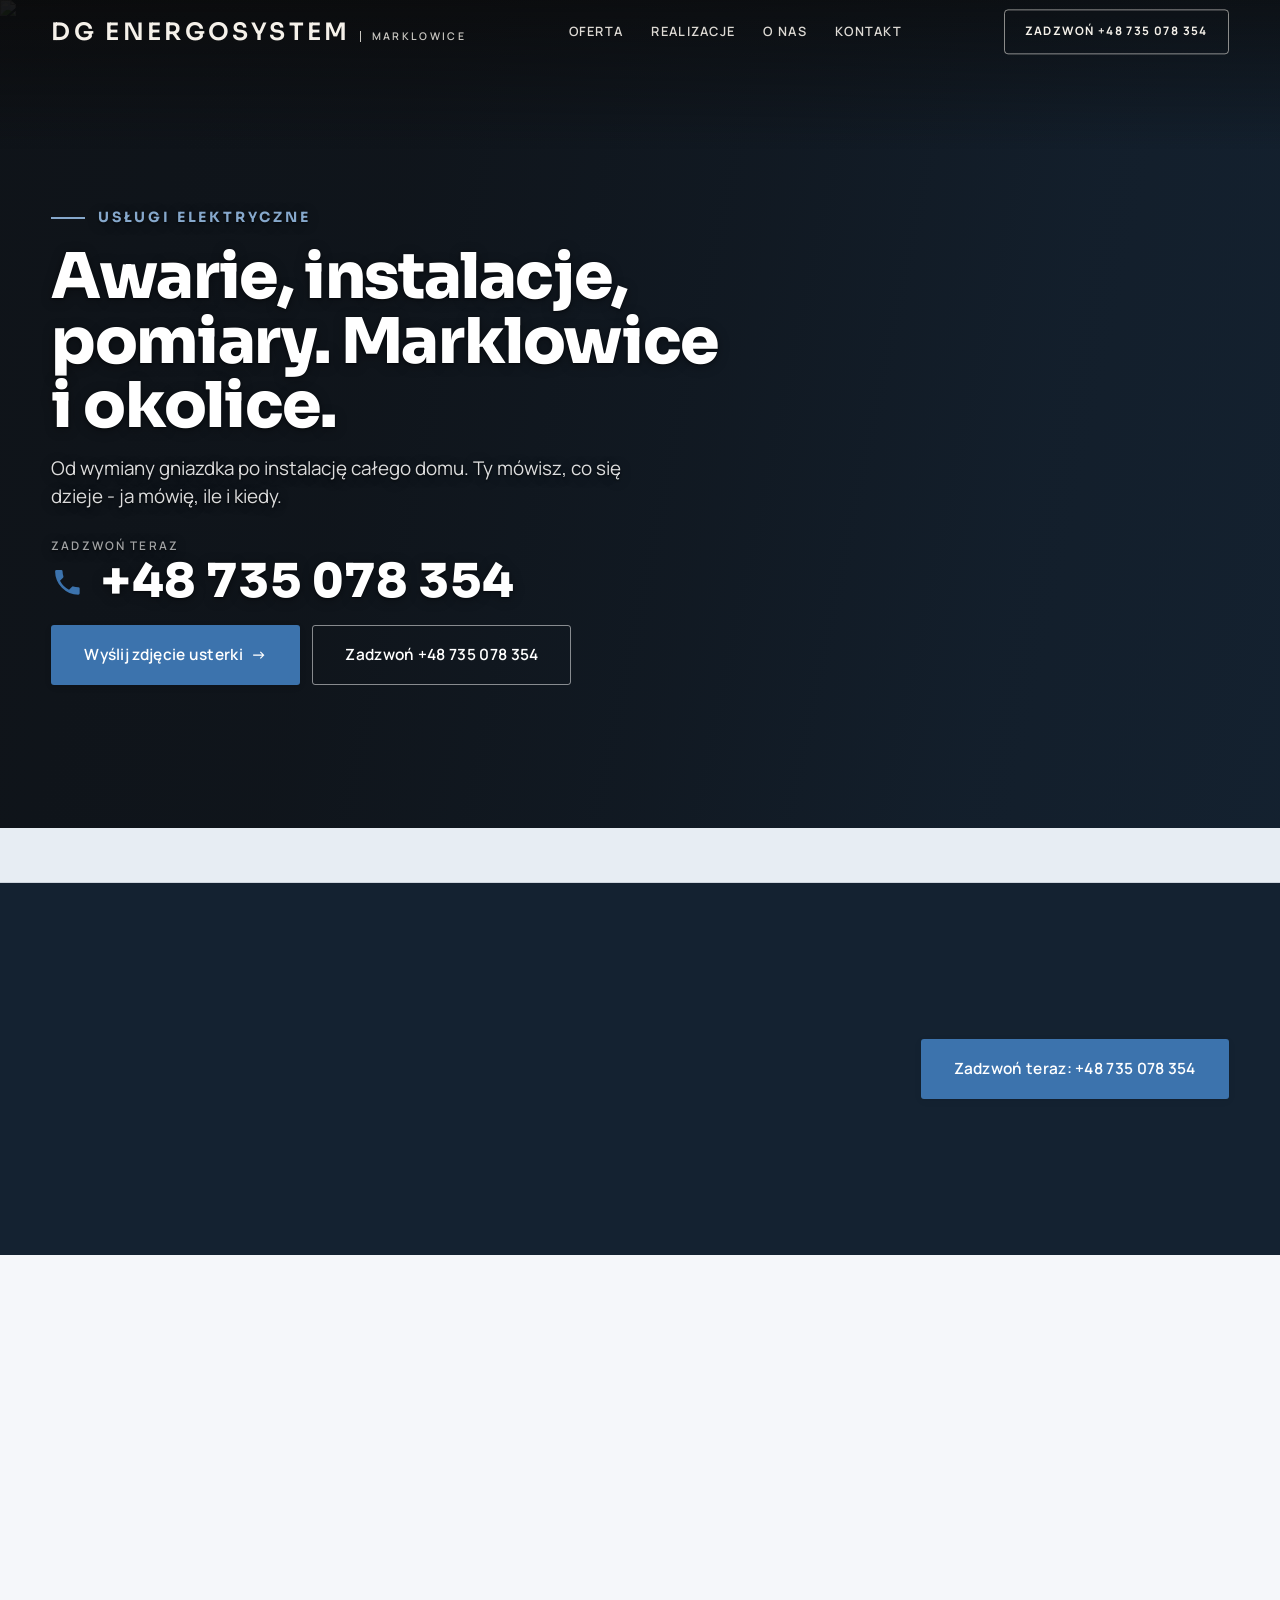
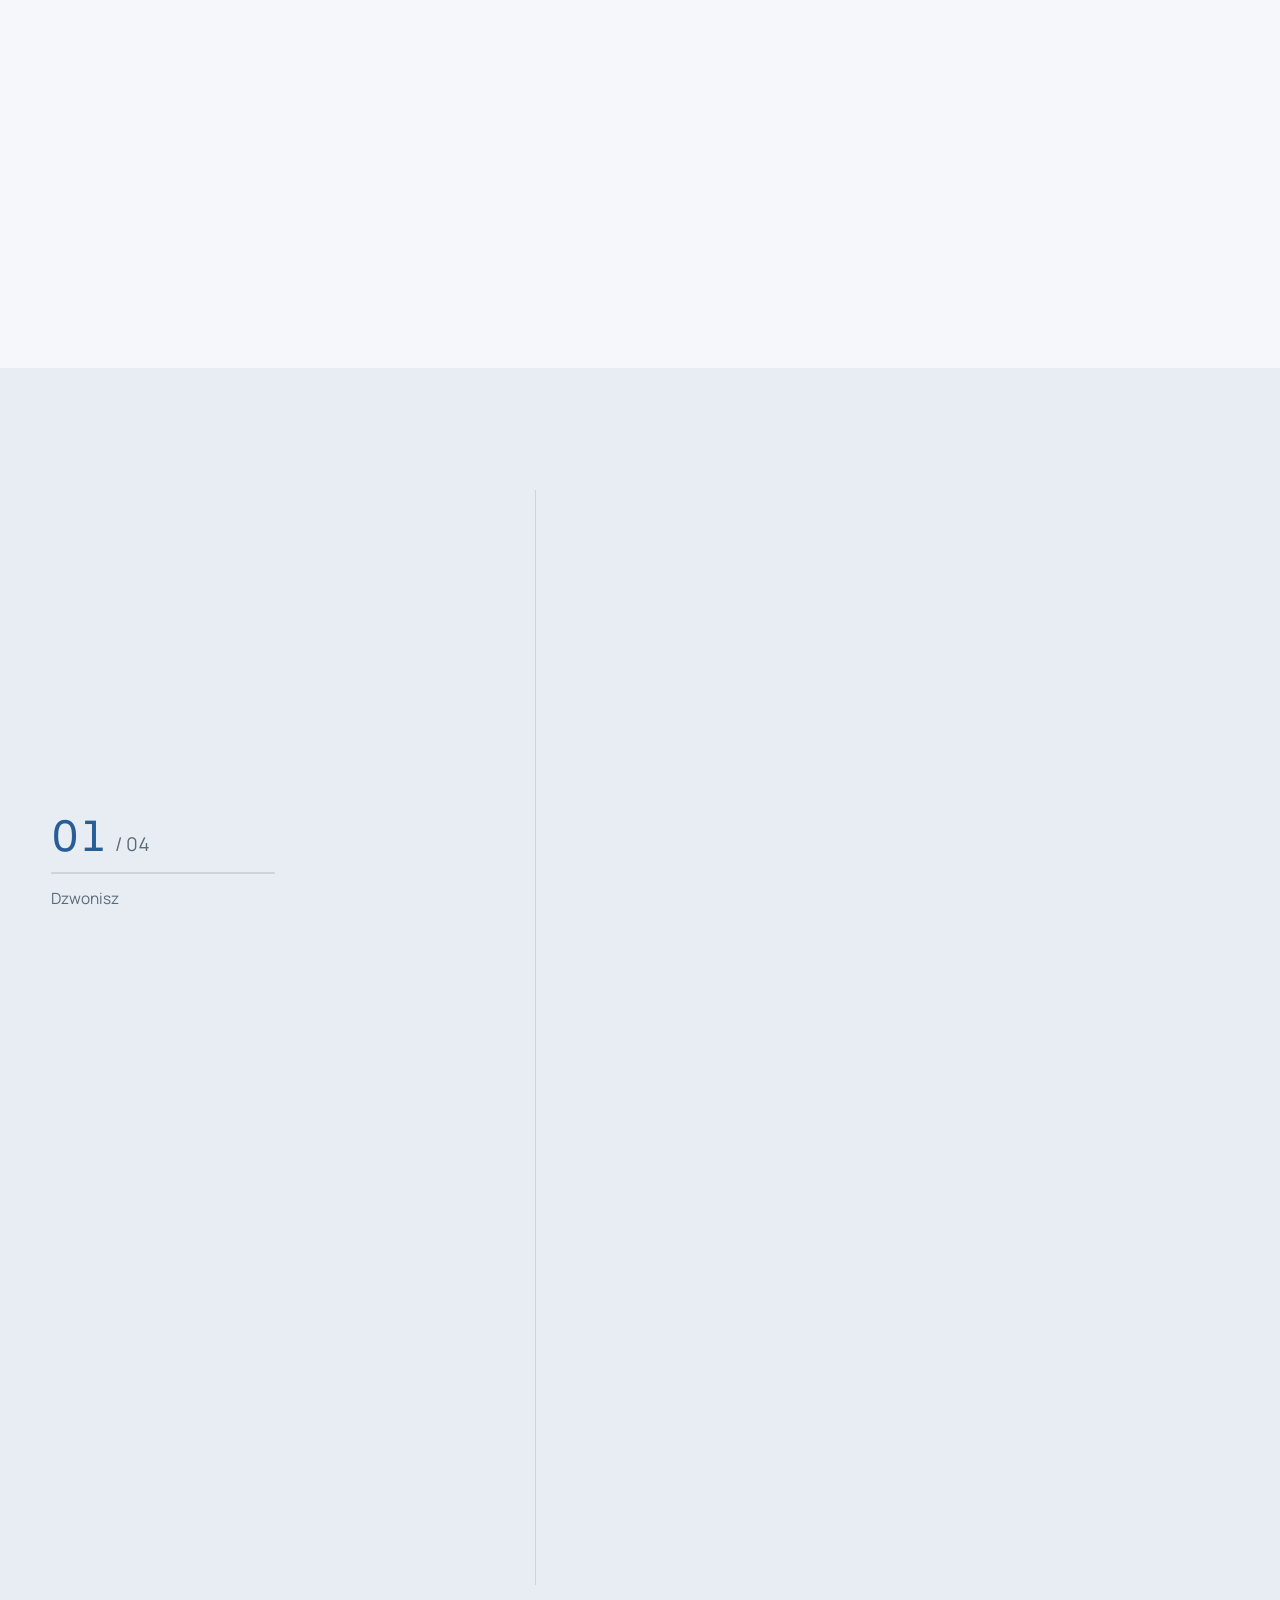
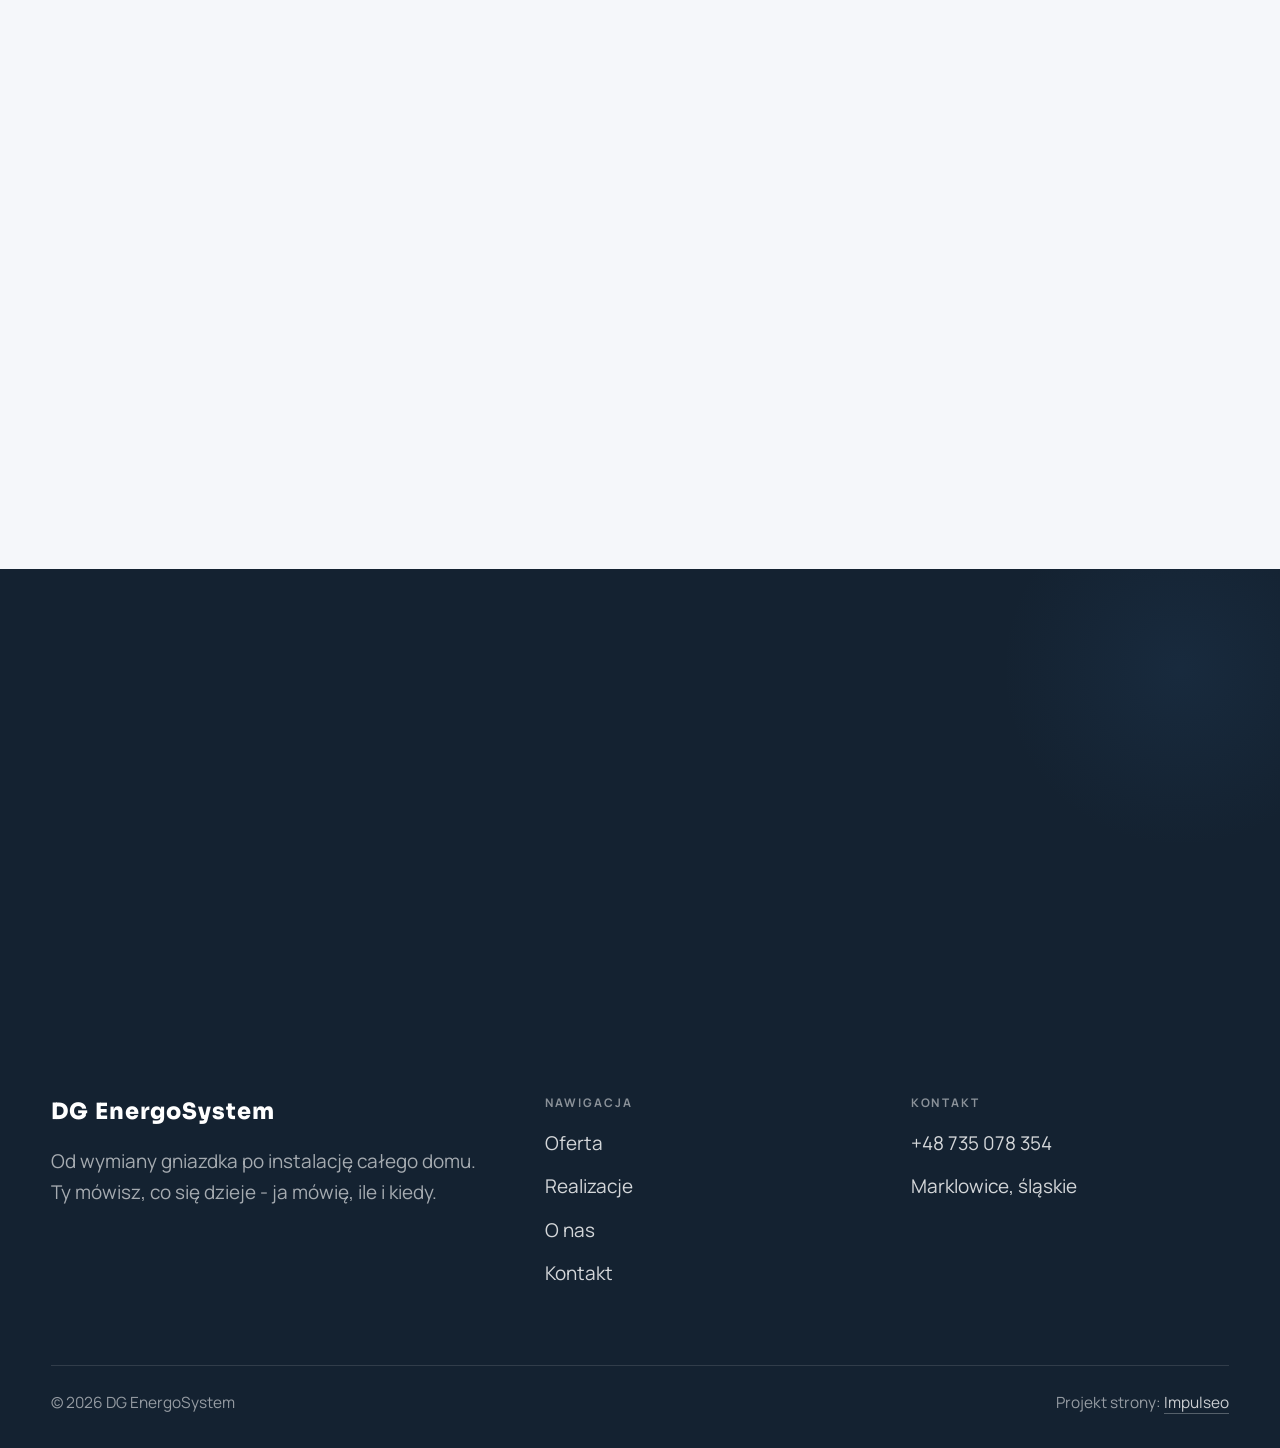
==== index.html @ 841569e1 "Strona demo: dg-energosystem" ====
<!DOCTYPE html>
<html lang="pl">
<head>
<meta charset="UTF-8">
<meta name="viewport" content="width=device-width, initial-scale=1.0">
<title>DG EnergoSystem - elektryk, awarie i instalacje</title>
<meta name="description" content="Elektryk w Marklowicach z dojazdem. Awarie, instalacje, rozdzielnice, oświetlenie, pomiary z protokołem. Cenę znasz przed robotą. Zadzwoń: +48 735 078 354.">
<link rel="canonical" href="https://kris20032.github.io/dg-energosystem/">
<meta name="robots" content="noindex, nofollow">
<meta property="og:type" content="website">
<meta property="og:locale" content="pl_PL">
<meta property="og:site_name" content="DG EnergoSystem">
<meta property="og:title" content="DG EnergoSystem - elektryk, awarie i instalacje">
<meta property="og:description" content="Elektryk w Marklowicach z dojazdem. Awarie, instalacje, rozdzielnice, oświetlenie, pomiary z protokołem. Cenę znasz przed robotą. Zadzwoń: +48 735 078 354.">
<meta property="og:url" content="https://kris20032.github.io/dg-energosystem/">
<meta property="og:image" content="https://kris20032.github.io/dg-energosystem/img/og.jpg">
<meta property="og:image:width" content="1200">
<meta property="og:image:height" content="630">
<meta name="twitter:card" content="summary_large_image">
<script type="application/ld+json">{"@context": "https://schema.org", "@type": "Electrician", "name": "DG EnergoSystem", "url": "https://kris20032.github.io/dg-energosystem/", "telephone": "+48735078354", "image": "https://kris20032.github.io/dg-energosystem/img/og.jpg", "areaServed": "Marklowice"}</script>
<link rel="preconnect" href="https://fonts.googleapis.com">
<link rel="preconnect" href="https://fonts.gstatic.com" crossorigin>
<link href="https://fonts.googleapis.com/css2?family=Sora:wght@600;700;800&family=Manrope:wght@400;500;600&display=swap" rel="stylesheet">
<link rel="stylesheet" href="assets/styles.css?v=9363d7f1">
</head>
<body>

<header class="nav">
  <div class="wrap nav-inner">
    <a class="brand" href="index.html"><span class="name">DG EnergoSystem</span><span class="sub">Marklowice</span></a>
    <nav class="nav-links">
      <a href="oferta.html">Oferta</a>
      <a href="realizacje.html">Realizacje</a>
      <a href="o-nas.html">O nas</a>
      <a href="kontakt.html">Kontakt</a>
      <a href="tel:+48735078354" class="btn btn-accent">Zadzwoń +48 735 078 354</a>
    </nav>
    <button class="nav-toggle" aria-label="Menu"><span></span><span></span><span></span></button>
  </div>
</header>

<main>
<section class="hero-fach">
  <img class="hf-photo" src="img/hero.jpg" fetchpriority="high" data-rotate="img/g15.jpg|img/g14.jpg" alt="DG EnergoSystem" width="1880" height="1251">
  <div class="hf-panel">
    <div class="hf-inner">
      <span class="hf-kicker">Usługi elektryczne</span>
      <h1 class="hf-title">Awarie, instalacje, pomiary. Marklowice i okolice. <em></em></h1>
      <p class="hf-lead">Od wymiany gniazdka po instalację całego domu. Ty mówisz, co się dzieje - ja mówię, ile i kiedy.</p>
      <a class="hf-phone" href="tel:+48735078354"><span class="hf-phone-lab">Zadzwoń teraz</span><span class="hf-phone-num"><svg class="ico-tel" width="16" height="16" viewBox="0 0 24 24" fill="none" aria-hidden="true"><path d="M6.6 10.8a15.5 15.5 0 0 0 6.6 6.6l2.2-2.2a1 1 0 0 1 1-.24 11.4 11.4 0 0 0 3.6.58 1 1 0 0 1 1 1V20a1 1 0 0 1-1 1A17 17 0 0 1 3 4a1 1 0 0 1 1-1h3.5a1 1 0 0 1 1 1c0 1.25.2 2.46.58 3.6a1 1 0 0 1-.25 1l-2.23 2.2Z" fill="currentColor"/></svg> +48 735 078 354</span></a>
      <div class="hf-actions">
        <a href="kontakt.html" class="btn btn-accent">Wyślij zdjęcie usterki <span class="arr">→</span></a>
        <a href="tel:+48735078354" class="btn btn-ghost hf-ghost">Zadzwoń +48 735 078 354</a>
      </div>
    </div>
  </div>
</section>
<section class="fach-promise">
  <div class="wrap">
    <ul class="fp-row reveal"><li>Bezpłatna wycena</li><li>Dojazd: Marklowice i okolice</li><li>Gwarancja na robociznę</li></ul>
  </div>
</section>
<section class="awaria">
  <div class="wrap">
      <div class="reveal">
        <h3>Awaria? Jesteśmy pod telefonem.</h3>
        <p>Szybki dojazd na pilne zgłoszenia.</p>
      </div>
      <a class="btn btn-accent" href="tel:+48735078354">Zadzwoń teraz: +48 735 078 354</a>
  </div>
</section>
<section class="gateways-band">
  <div class="wrap">
    <div class="gateways">
      <a href="oferta.html" class="gateway reveal"><img src="img/g1.jpg" alt="Awarie i usterki" loading="lazy" width="1880" height="1255" decoding="async"><span class="g-ttl">Awarie i usterki</span></a>
      <a href="oferta.html" class="gateway reveal"><img src="img/g2.jpg" alt="Instalacje elektryczne" loading="lazy" width="1880" height="1255" decoding="async"><span class="g-ttl">Instalacje elektryczne</span></a>
      <a href="oferta.html" class="gateway reveal"><img src="img/g3.jpg" alt="Rozdzielnice i zabezpieczenia" loading="lazy" width="1880" height="1255" decoding="async"><span class="g-ttl">Rozdzielnice i zabezpieczenia</span></a>
    </div>
  </div>
</section>
<section class="proces proces-os fachowcy">
  <div class="wrap proc-grid">
    <div class="proc-side">
      <div class="head reveal">
        <span class="eyebrow">Jak pracujemy</span>
        <h2>Wiesz, na czym stoisz - na każdym etapie</h2>
        <p>Od pierwszego telefonu do odbioru roboty - krok po kroku.</p>
      </div>
      <div class="proc-count" aria-hidden="true"><span class="pc-cur">01</span><span class="pc-all">/ 04</span></div>
      <div class="proc-bar" aria-hidden="true"><i></i></div>
      <p class="proc-now" aria-hidden="true">Dzwonisz</p>
    </div>
    <ol class="proces-line">
      <li class="reveal"><span class="pno">01</span><h3>Dzwonisz</h3><p>Telefon albo zdjęcie tablicy. Krótka rozmowa i wiesz, czy przyjadę i kiedy.</p></li>
      <li class="reveal"><span class="pno">02</span><h3>Znasz cenę</h3><p>Zanim wyjmę narzędzia, wiesz, ile zapłacisz. Wyjdzie coś nowego w ścianie - najpierw rozmawiamy, potem robię.</p></li>
      <li class="reveal"><span class="pno">03</span><h3>Robota</h3><p>Stare przewody i osprzęt pokazuję, nie wynoszę po cichu - widzisz, co było do wymiany.</p></li>
      <li class="reveal"><span class="pno">04</span><h3>Odbiór i gwarancja</h3><p>Na koniec mierzę i pokazuję wynik - dostajesz protokół, gwarancję i jasny rachunek.</p></li>
    </ol>
  </div>
</section>
<section>
  <div class="wrap">
    <div class="head reveal">
      <span class="eyebrow">Realizacje</span>
      <h2>Zdjęcia z realizacji</h2>
      <p>Rozdzielnice, oświetlenie, nowe obwody - prace, które wykonuję na co dzień.</p>
    </div>
    <div class="gallery">
      <div class="tile t-two3 reveal"><img src="img/g4.jpg" alt="DG EnergoSystem" loading="lazy" width="1880" height="1255" decoding="async"></div>
      <div class="tile t-third reveal"><img src="img/g5.jpg" alt="DG EnergoSystem" loading="lazy" width="1880" height="1253" decoding="async"></div>
      <div class="tile t-third reveal"><img src="img/g6.jpg" alt="DG EnergoSystem" loading="lazy" width="1731" height="1300" decoding="async"></div>
      <div class="tile t-third reveal"><img src="img/g7.jpg" alt="DG EnergoSystem" loading="lazy" width="1880" height="1253" decoding="async"></div>
      <div class="tile t-third reveal"><img src="img/g8.jpg" alt="DG EnergoSystem" loading="lazy" width="1880" height="1357" decoding="async"></div>
    </div>
    <div style="margin-top:var(--space-7)" class="reveal"><a href="realizacje.html" class="btn btn-accent">Pełna galeria <span class="arr">→</span></a></div>
  </div>
</section>
<section class="fach-uslugi">
  <div class="wrap">
    <div class="head reveal">
      <span class="eyebrow">Oferta</span>
      <h2>Zakres robót</h2>
      <p>Roboty, które wykonuję regularnie - rozpisane razem z cenami.</p>
    </div>
    <ul class="fu-list">
      <li class="fu-row reveal"><div class="fu-name">Awarie i usterki</div><div class="fu-desc">Nagle zgasła połowa mieszkania? Bezpiecznik wybija po włączeniu czajnika?</div><a class="fu-cta" href="kontakt.html">Wycena <span class="arr">→</span></a></li>
      <li class="fu-row reveal"><div class="fu-name">Instalacje elektryczne</div><div class="fu-desc">Nowe mieszkanie od dewelopera? Zanim wjadą meble, dołożę punkty, których zabraknie: gniazda przy biurku, zasilanie płyty indukcyjnej, przygotowanie pod klimatyzację.</div><a class="fu-cta" href="kontakt.html">Wycena <span class="arr">→</span></a></li>
      <li class="fu-row reveal"><div class="fu-name">Rozdzielnice i zabezpieczenia</div><div class="fu-desc">Bezpieczniki wybijają, jak pralka chodzi razem z piekarnikiem? To zwykle za mało obwodów, nie zły sprzęt.</div><a class="fu-cta" href="kontakt.html">Wycena <span class="arr">→</span></a></li>
      <li class="fu-row reveal"><div class="fu-name">Oświetlenie i LED</div><div class="fu-desc">Zakładam oświetlenie w domu i na zewnątrz: lampy, taśmy LED, światło z czujnikiem ruchu nad wejściem i przy furtce.</div><a class="fu-cta" href="kontakt.html">Wycena <span class="arr">→</span></a></li>
      <li class="fu-row reveal"><div class="fu-name">Gniazdka, włączniki i osprzęt</div><div class="fu-desc">Za mało gniazdek i wszystko wisi na przedłużaczach? Dokładam punkty tam, gdzie ich brakuje: przy biurku, za telewizorem, na blacie w kuchni.</div><a class="fu-cta" href="kontakt.html">Wycena <span class="arr">→</span></a></li>
      <li class="fu-row reveal"><div class="fu-name">Pomiary i protokoły</div><div class="fu-desc">Kupujesz mieszkanie z rynku wtórnego? Sprawdzę instalację, zanim podpiszesz - miernik mówi więcej niż zapewnienia sprzedającego.</div><a class="fu-cta" href="kontakt.html">Wycena <span class="arr">→</span></a></li>
    </ul>
    <div style="margin-top:var(--space-7)" class="reveal"><a href="oferta.html" class="btn btn-ghost">Pełna oferta <span class="arr">→</span></a></div>
  </div>
</section>
<section class="stopklatka" aria-hidden="true">
  <div class="stk-bg" style="background-image:url(img/g9.jpg)"></div>
</section>
<section class="opinie op-fallback">
  <div class="wrap">
    <div class="head center reveal">
      <span class="eyebrow">Opinie</span>
      <h2>Co mówią klienci</h2>
      <p>Opinie trzymam tam, gdzie nie mogę ich poprawić - na Google. Wpisz DG EnergoSystem i przeczytaj, co ludzie piszą po robocie.</p>
    </div>
  </div>
</section>
<section class="obszar">
  <div class="wrap">
    <div class="head center reveal">
      <span class="eyebrow">Obszar działania</span>
      <h2>Dojeżdżamy do Ciebie</h2>
    </div>
    <p class="obszar-txt reveal" style="text-align:center;max-width:60ch;margin:0 auto 1.4rem">Najczęściej pracuję w Marklowicach i okolicy: Wodzisław Śląski, Rybnik, Radlin, Pszów, Rydułtowy, Mszana. Sąsiednie miejscowości też - wystarczy zapytać przy telefonie.</p>
    <ul class="obszar-list reveal"><li class="is-home">Marklowice</li><li>+ okolice</li></ul>
    <div class="obszar-mapa reveal" style="margin-top:var(--space-7)">
      <iframe title="Obszar działania - Marklowice i okolice" src="https://maps.google.com/maps?q=DG%20EnergoSystem%20Marklowice&amp;z=11&amp;output=embed" loading="lazy" referrerpolicy="no-referrer-when-downgrade" style="width:100%;height:clamp(280px,38vh,420px);border:0;display:block;border-radius:var(--r-md)"></iframe>
    </div>
  </div>
</section>
<section class="faq-klinika">
  <div class="wrap">
    <div class="head center reveal">
      <span class="eyebrow">Częste pytania</span>
      <h2>Dobrze wiedzieć</h2>
    </div>
    <div class="faq-list">
      <details class="faq-item reveal"><summary>Ile to będzie kosztowało?</summary><p>Zależy, co się dzieje - dlatego wypytuję przez telefon i od razu podaję widełki. Ostateczną cenę ustalamy przy oględzinach, zanim zacznę.</p></details>
      <details class="faq-item reveal"><summary>Czy wycena jest płatna?</summary><p>Nie. Przyjazd i wycena w Marklowicach i najbliższej okolicy są bezpłatne - płacisz dopiero za umówioną robotę.</p></details>
      <details class="faq-item reveal"><summary>Jak szybko przyjedziesz?</summary><p>Brak prądu w całym domu to pilny wyjazd - przestawiam grafik. Dołożenie gniazdka spokojnie poczeka na umówiony termin.</p></details>
      <details class="faq-item reveal"><summary>Czy dostanę fakturę?</summary><p>Tak - VAT albo paragon, jak wolisz. Z firmami i wspólnotami rozliczam się przelewem.</p></details>
      <details class="faq-item reveal"><summary>Mam starą instalację. Muszę wymieniać wszystko?</summary><p>Niekoniecznie. Najpierw pomiary - one pokazują, co naprawdę jest groźne, a co jeszcze posłuży. Czasem wystarczy nowa tablica i osobny obwód do kuchni, a reszta może poczekać do remontu.</p></details>
      <details class="faq-item reveal"><summary>Co, jeśli po naprawie coś dalej nie gra?</summary><p>Wracam i mierzę jeszcze raz. Moja wina - poprawiam za darmo; wyszło coś nowego - mówię wprost, co i za ile.</p></details>
    </div>
  </div>
</section>
<section class="cta">
  <div class="wrap">
    <div class="reveal">
      <span class="eyebrow">Współpraca</span>
      <h2>Potrzebujesz fachowca? Wycenimy za darmo.</h2>
      <p>Zadzwoń, umówimy termin oględzin. Cenę poznasz przed robotą, nie po niej.</p>
    </div>
    <div class="cta-actions reveal">
      <a href="kontakt.html" class="btn btn-light">Wyślij zdjęcie usterki <span class="arr">→</span></a>
      <a href="tel:+48735078354" class="btn btn-ghost btn-ghost-cta">+48 735 078 354</a>
    </div>
  </div>
</section>
</main>

<footer>
  <div class="wrap">
    <div class="foot-grid">
      <div class="foot-brand">
        <div class="name">DG EnergoSystem</div>
        <p>Od wymiany gniazdka po instalację całego domu. Ty mówisz, co się dzieje - ja mówię, ile i kiedy.</p>
      </div>
      <div class="foot-col">
        <h4>Nawigacja</h4>
        <a href="oferta.html">Oferta</a>
        <a href="realizacje.html">Realizacje</a>
        <a href="o-nas.html">O nas</a>
        <a href="kontakt.html">Kontakt</a>
      </div>
      <div class="foot-col">
        <h4>Kontakt</h4>
        <a href="tel:+48735078354">+48 735 078 354</a>
        <p>Marklowice, śląskie</p>
      </div>
    </div>
    <div class="foot-bot">
      <span>© 2026 DG EnergoSystem</span>
      <span>Projekt strony: <a class="foot-credit" href="https://impulseo.pl" target="_blank" rel="noopener">Impulseo</a></span>
    </div>
  </div>
</footer>
<div class="sticky-call"><a class="sc-call" href="tel:+48735078354"><svg class="ico-tel" width="16" height="16" viewBox="0 0 24 24" fill="none" aria-hidden="true"><path d="M6.6 10.8a15.5 15.5 0 0 0 6.6 6.6l2.2-2.2a1 1 0 0 1 1-.24 11.4 11.4 0 0 0 3.6.58 1 1 0 0 1 1 1V20a1 1 0 0 1-1 1A17 17 0 0 1 3 4a1 1 0 0 1 1-1h3.5a1 1 0 0 1 1 1c0 1.25.2 2.46.58 3.6a1 1 0 0 1-.25 1l-2.23 2.2Z" fill="currentColor"/></svg> Zadzwoń</a><a class="sc-quote" href="kontakt.html">Wyślij zdjęcie usterki</a></div>
<div class="demo-wazne" data-do="2026-10-27" data-cykl="3" hidden><svg class="dw-ico" width="13" height="13" viewBox="0 0 24 24" fill="none" aria-hidden="true"><circle cx="12" cy="12" r="8.6" stroke="currentColor" stroke-width="1.8"/><path d="M12 7.2V12l3.3 2" stroke="currentColor" stroke-width="1.8" stroke-linecap="round"/></svg><span class="dw-txt"></span></div>

<script src="assets/main.js"></script>
</body>
</html>
---- assets/styles.css ----
/* ============================================================
   STOLBASZ — premium, architektoniczny B2B fit-out
   Jasna paleta, zero brązu. System wg premium-web-craft.
   Projekt strony: Impulseo (impulseo.pl)
   ============================================================ */

:root{
  /* PALETA — jasna, architektoniczna, chłodna */
  --paper:#f5f7fa;          /* główne tło */
  --paper-2:#e7edf3;        /* sekcje alternatywne (chłodny jasny szary) */
  --paper-3:#e7edf3;        /* delikatne wypełnienia */
  --ink:#142231;            /* tekst główny — chłodny grafit */
  --ink-soft:#2c3e52;       /* nagłówki drugorzędne */
  --muted:#697785;          /* tekst poboczny */
  --line:rgba(20,34,49,.12);/* hairline */
  --accent:#e8a00c;         /* stonowany petrol-slate — jedyny akcent */
  --accent-d:#c47f06;
  --accent-soft:rgba(232,160,12,.10);
  --dark:#142231;           /* sekcje ciemne (stopka/CTA) */

  /* HOVER ZDJĘĆ — JEDEN standard dla całego silnika (decyzja K. 04.08.2026, artefakt z wariantami).
     AKTUALNE (K.+Szymon 09.08.2026, wybór z artefaktu 6 wariantów): zoom 1.05 przy 1.4s -
     przy tak długim czasie mocniejszy kadr NIE skacze, tylko „oddycha". Poprzedni standard
     (1.02 / .55s z 04.08) odbierany jako dynamiczny i szybki.
     Spoczynek lekko przygaszony, ale TYLKO tam, gdzie jest mysz (@media hover:hover) —
     na telefonie zdjęcia zostają w pełnej jasności. */
  --img-zoom:1.05;                   /* K.+Szymon 09.08: wariant F z artefaktu porównawczego */
  --img-rest:brightness(.95) saturate(.99);
  --img-hot:brightness(1.06) saturate(1.05);
  --img-dur:1.4s;                    /* K.+Szymon 09.08 (wariant F): powoli = elegancko */
  --img-ease:cubic-bezier(.16,.84,.44,1);  /* miękki ogon, efekt „oddychania" */

  /* ODSTĘPY — skala 4/8 */
  --space-1:4px; --space-2:8px; --space-3:12px; --space-4:16px; --space-5:24px;
  --space-6:32px; --space-7:48px; --space-8:64px; --space-9:96px; --space-10:128px;

  /* TYPOGRAFIA — fluid clamp() (skala podbita 16.07.2026: większe, czytelniejsze litery — uwaga Adama) */
  --text-sm:clamp(.9rem,.87rem + .12vw,1rem);
  --text-base:clamp(1.08rem,1.04rem + .18vw,1.2rem);
  --text-lg:clamp(1.24rem,1.15rem + .34vw,1.44rem);
  --text-h3:clamp(1.34rem,1.22rem + .55vw,1.66rem);
  --text-h2:clamp(2.1rem,1.66rem + 2.1vw,3.1rem);
  --text-h1:clamp(2.9rem,2.1rem + 4vw,5.1rem);

  /* PROMIENIE — architektoniczne, raczej ostre */
  --r-sm:3px; --r-md:6px; --r-lg:10px;

  /* RUCH */
  --ease:cubic-bezier(.25,.46,.45,.94); --dur:.24s;

  /* CIENIE — miękkie, warstwowe */
  --sh-sm:0 1px 2px rgba(16,24,32,.04), 0 2px 8px rgba(16,24,32,.05);
  --sh-md:0 2px 6px rgba(16,24,32,.05), 0 12px 28px -8px rgba(16,24,32,.12);
  --sh-lg:0 6px 14px rgba(16,24,32,.07), 0 26px 56px -18px rgba(16,24,32,.22);

  --hairline:1px solid var(--line);

  --font-display:'Sora','Manrope',sans-serif;
  --font-body:'Manrope',sans-serif;
}

*{box-sizing:border-box;margin:0;padding:0}
html{scroll-behavior:smooth}
body{
  font-family:var(--font-body);
  font-size:var(--text-base);
  line-height:1.65;
  color:var(--ink);
  background:var(--paper);
  -webkit-font-smoothing:antialiased;
  text-rendering:optimizeLegibility;
}
img{max-width:100%;height:auto;display:block}  /* height:auto = width/height z atrybutów trzyma proporcje (TOP#12) */
a{color:inherit;text-decoration:none}

.wrap{width:min(92%,1180px);margin-inline:auto}
section{padding-block:clamp(52px,6.5vw,96px)}

h1,h2,h3{font-family:var(--font-display);font-weight:700;line-height:1.08;letter-spacing:-.02em;color:var(--ink)}
h1{font-size:var(--text-h1);letter-spacing:-.035em}
h2{font-size:var(--text-h2);letter-spacing:-.025em}
h3{font-size:var(--text-h3)}
/* MIARA — długość wiersza. WCAG 2.2 SC 1.4.8: max 80 znaków; Butterick: 45–90.
   68ch daje realnie 72–78 znaków polskiego tekstu, czyli z zapasem pod granicą.
   Wcześniej limit miał TYLKO <p> — <li>, <blockquote> i <dd> nie miały żadnego,
   i to jedyny powód, dla którego 23 bloki na dwóch oddanych stronach jadą po
   83–106 znaków w wierszu (pomiar 07.08.2026, bramka `miara`).
   ⚠️ Listy i definicje ograniczamy TYLKO bez klasy: `ul`/`ol` z klasą to u nas
   układ (siatki kafli, menu), a nie tekst ciągły — tam miarę wyznacza układ. */
/* 60ch, nie 68ch (K. 10.08): po zmianie fontów na węższe kroje (DM Sans i spółka)
   w 68ch mieściło się ~90 znaków - bramka pikselowa słusznie zgłaszała przekroczenie
   granicy 80. Pomiar na żywej przeglądarce: 60ch = 90 znaków, 53ch = ~78 znaków, czyli normę WCAG 1.4.8. */
:root{ --miara:53ch }
p{max-width:min(100%,var(--miara))}
blockquote,
ul:not([class])>li, ol:not([class])>li,
dl:not([class])>dd{max-width:min(100%,var(--miara))}

/* ⚠️ Świadomie BEZ wyjątku `.tile p,.card p,.svc p{max-width:none}`, choć nasuwa się sam:
   te akapity BYŁY już ograniczone (stare `p{max-width:65ch}`), więc „wyjątek" nie odblokowałby
   niczego nowego — tylko ROZLUŹNIŁ stan sprzed zmiany na wszystkich demach naraz.
   `figcaption` żadna z reguł wyżej nie dotyczy, więc też nie potrzebuje zwolnienia. */

/* ŁAMANIE. `balance` wyrównuje długości wierszy w nagłówku, `pretty` pilnuje ostatniego
   wiersza akapitu, żeby nie został w nim jeden wyraz. Obsługiwane od Chrome 117 /
   Safari 17.5; starsze przeglądarki po prostu ignorują tę własność.
   `text-wrap:pretty` nie występowało dotąd ANI RAZ w silniku ani w repo klientów. */
h1,h2,h3,.lead,.lede{text-wrap:balance}
p,li,blockquote,dd{text-wrap:pretty}

.eyebrow{
  font-family:var(--font-body);
  font-size:var(--text-sm);
  font-weight:600;
  letter-spacing:.18em;
  text-transform:uppercase;
  color:var(--accent);
  display:inline-flex;align-items:center;gap:var(--space-3);
}
/* flex:none + margin-top = kreska trzyma się PIERWSZEJ linii. Wcześniej align-items:center
   centrowało ją względem całego bloku i przy zawinięciu (długi kicker typu
   „…WNĘTRZ · LESZNO · OD 2019") druga linia lądowała z brzydkim wcięciem. */
.eyebrow{align-items:flex-start}
.eyebrow>*,.eyebrow{text-wrap:balance}   /* dlugi kicker lamal sie na sierote typu samo „2019" w drugiej linii */
.eyebrow::before{content:"";width:28px;height:1px;background:var(--accent);display:inline-block;flex:none;margin-top:.62em}

.muted{color:var(--muted)}
.lead{font-size:var(--text-lg);line-height:1.55;color:var(--ink-soft);max-width:50ch}

/* ---------- BUTTONS ---------- */
.btn{
  display:inline-flex;align-items:center;gap:var(--space-2);
  font-weight:600;font-size:var(--text-sm);letter-spacing:.02em;
  padding:var(--space-4) var(--space-6);
  border-radius:var(--r-sm);
  transition:transform var(--dur) var(--ease),box-shadow var(--dur) var(--ease),background var(--dur) var(--ease);
  cursor:pointer;border:1px solid transparent;
}
.btn-accent{background:var(--accent);color:#fff;box-shadow:var(--sh-sm)}
.btn-accent:hover{background:var(--accent-d);transform:translateY(-2px);box-shadow:var(--sh-md)}
.btn-accent:active{transform:translateY(0);box-shadow:var(--sh-sm)}
.btn-ghost{background:transparent;color:var(--ink);border-color:var(--line)}
.btn-ghost:hover{border-color:var(--accent);color:var(--accent);transform:translateY(-2px)}
.btn-light{background:#fff;color:var(--ink);box-shadow:var(--sh-sm)}
.btn-light:hover{transform:translateY(-2px);box-shadow:var(--sh-md)}
.btn .arr{transition:transform var(--dur) var(--ease)}
.btn:hover .arr{transform:translateX(4px)}

/* ---------- NAV ---------- */
.nav{
  position:sticky;top:0;z-index:50;
  background:color-mix(in srgb,var(--paper) 88%,transparent);
  backdrop-filter:saturate(140%) blur(10px);
  border-bottom:var(--hairline);
}
.nav-inner{display:flex;align-items:center;justify-content:space-between;gap:var(--space-5);height:72px}
/* ANTY-NACHODZENIE (K. 05.08.2026): długa nazwa firmy + przycisk z pełnym numerem nie mieściły się w pasku
   i flex ściskał linki PONIŻEJ ich treści - "Kontakt" wchodził na ramkę "Zadzwoń +48 ...". Teraz ustępuje
   nazwa marki (skrót wielokropkiem), a menu i przycisk nigdy się nie kurczą ani nie zachodzą na siebie. */
.brand{display:flex;flex-direction:column;line-height:1;min-width:0;flex:0 1 auto}
.brand .name{font-family:var(--font-display);font-weight:800;font-size:1.35rem;letter-spacing:.04em;white-space:nowrap;overflow:hidden;text-overflow:ellipsis}
.brand .sub{font-size:.62rem;letter-spacing:.34em;text-transform:uppercase;color:var(--muted);margin-top:5px;white-space:nowrap;overflow:hidden;text-overflow:ellipsis}
.nav-links{display:flex;align-items:center;gap:var(--space-6);flex:0 0 auto}
.nav-links a{font-size:var(--text-sm);font-weight:500;color:var(--ink-soft);position:relative;padding-block:4px;white-space:nowrap;transition:color var(--dur) var(--ease)}
.nav-links a::after{content:"";position:absolute;left:0;bottom:0;width:0;height:1.5px;background:var(--accent);transition:width var(--dur) var(--ease)}
.nav-links a:hover,.nav-links a.active{color:var(--ink)}
.nav-links a:hover::after,.nav-links a.active::after{width:100%}
.nav-links .btn{padding:var(--space-2) var(--space-5)}
/* przyciski w nav: właściwy kolor (przebij .nav-links a) + bez podkreślenia */
.nav-links a.btn-accent{color:#fff}
.nav-links a.btn-ghost,.nav-links a.btn-light{color:var(--ink)}
/* CTA w pasku: NIE podkreślenie spod linków menu, ale ten sam przelatujący błysk,
   co na wszystkich innych przyciskach (zgłoszenie K. 13.08.2026 - „na hero jest efekt
   światła przechodzącego przez przycisk, na navbarze go nie ma, a mają być identyczne").
   Reguła `.nav-links a::after` jest silniejsza od `.btn::after`, więc trzeba jej
   geometrię wyzerować i wpisać połysk z nazwy - samo `display:none` gasiło efekt. */
.nav-links a.btn::after{
  display:block;content:"";position:absolute;inset:0;z-index:-1;pointer-events:none;
  width:auto;height:auto;border-radius:inherit;   /* kasuje geometrię podkreślenia (width:0;height:1.5px) */
  background:linear-gradient(100deg,transparent 32%,rgba(255,255,255,.20) 50%,transparent 68%);
  translate:-120% 0}
@media (prefers-reduced-motion:no-preference){
  .nav-links a.btn:hover::after{translate:120% 0;transition:translate .75s var(--mt-ease,cubic-bezier(.16,.84,.44,1))}
}
.nav-toggle{display:none;background:none;border:none;cursor:pointer;flex-direction:column;gap:5px;padding:8px}
.nav-toggle span{width:24px;height:2px;background:var(--ink);transition:var(--dur)}
/* Ciasny zakres MIĘDZY menu mobilnym a pełnym pulpitem: zbijamy odstępy i nazwę marki,
   żeby wszystko zmieściło się naturalnie, zanim w ogóle dojdzie do skracania wielokropkiem. */
@media(max-width:1280px) and (min-width:921px){
  .nav-links{gap:var(--space-4)}
  .nav-links .btn{padding:var(--space-2) var(--space-4)}
  .brand .name{font-size:1.15rem}
}

/* ---------- HERO (split) ---------- */
.hero{position:relative;overflow:hidden;border-bottom:var(--hairline)}
.hero-grid{display:grid;grid-template-columns:1.05fr .95fr;gap:clamp(24px,4vw,60px);align-items:center;
  padding-block:clamp(36px,4.5vw,64px)}
.hero-copy .eyebrow{margin-bottom:var(--space-5)}
.hero-copy h1{margin-bottom:var(--space-5)}
.hero-copy .lead{margin-bottom:var(--space-7)}
.hero-actions{display:flex;flex-wrap:wrap;gap:var(--space-4)}
.hero-art{position:relative;aspect-ratio:4/3;border-radius:var(--r-lg);overflow:hidden;box-shadow:var(--sh-lg)}
.hero-art img{width:100%;height:100%;object-fit:cover}
.hero-art::after{content:"";position:absolute;inset:0;background:linear-gradient(180deg,transparent 55%,rgba(18,24,28,.28))}
.hero-badge{position:absolute;left:var(--space-5);bottom:var(--space-5);z-index:2;
  background:rgba(252,252,251,.94);backdrop-filter:blur(4px);
  border-radius:var(--r-md);padding:var(--space-4) var(--space-5);box-shadow:var(--sh-md);max-width:78%}
.hero-badge strong{display:block;font-family:var(--font-display);font-size:1rem;letter-spacing:-.01em}
.hero-badge span{font-size:var(--text-sm);color:var(--muted)}

/* ---------- HERO duży / kinowy (strona główna) ---------- */
.hero-cine{position:relative;min-height:clamp(560px,82vh,840px);min-height:clamp(560px,82svh,840px);display:flex;align-items:center;overflow:hidden;border-bottom:var(--hairline)}
.hero-cine>img{position:absolute;inset:0;width:100%;height:100%;object-fit:cover;z-index:0}
.hero-cine::after{content:"";position:absolute;inset:0;z-index:1;
  background:linear-gradient(95deg,rgba(13,18,23,.86) 0%,rgba(13,18,23,.64) 32%,rgba(13,18,23,.24) 62%,rgba(13,18,23,.04) 100%)}
.hero-cine .wrap{position:relative;z-index:2;padding-block:var(--space-8)}
.hero-cine .hero-copy{max-width:660px}
.hero-cine .eyebrow{color:#fff;margin-bottom:var(--space-5)}
.hero-cine .eyebrow::before{background:#fff}
.hero-cine h1{color:#fff;margin-bottom:var(--space-5);font-size:clamp(2.9rem,2rem + 4.4vw,5.2rem);text-wrap:balance}
.hero-cine .lead{color:rgba(255,255,255,.92);max-width:48ch;margin-bottom:var(--space-7)}
.hero-cine .hero-actions{display:flex;flex-wrap:wrap;gap:var(--space-4)}
/* NISKIE OKNO (laptop z dokiem i paskami przeglądarki ma ~700-780 px wysokości widoku):
   H1 do 5.2rem + długi lead nie mieściły się i przyciski wypadały POD krawędź ekranu -
   klient widział stronę bez ani jednego CTA. Skalujemy w dół, zamiast przycinać treść. */
@media(min-width:821px) and (max-height:820px){
  .hero-cine{min-height:clamp(520px,94svh,780px)}
  .hero-cine .wrap{padding-block:var(--space-6)}
  .hero-cine h1{font-size:clamp(2.2rem,1.5rem + 2.6vw,3.6rem);margin-bottom:var(--space-4)}
  .hero-cine .eyebrow{margin-bottom:var(--space-4)}
  .hero-cine .lead{margin-bottom:var(--space-5);max-width:44ch}
}
@media(max-width:680px){
  .hero-cine{min-height:clamp(520px,76vh,640px);min-height:clamp(520px,76svh,640px);align-items:flex-end}
  .hero-cine::after{background:linear-gradient(0deg,rgba(13,18,23,.9) 6%,rgba(13,18,23,.45) 55%,rgba(13,18,23,.25) 100%)}
  .hero-cine .wrap{padding-bottom:var(--space-9)}
  /* TELEFON (~90% oglądających): lead potrafił zająć 8 linii i zepchnąć CTA poza pierwszy ekran.
     Zwężamy interlinię i skalę - treści nie ucinamy, bo to ona sprzedaje. */
  .hero-cine .lead{font-size:.98rem;line-height:1.5;margin-bottom:var(--space-5)}
  .hero-cine .eyebrow{font-size:.72rem;letter-spacing:.13em;margin-bottom:var(--space-4)}
  .hero-cine .eyebrow::before{width:20px}
  .hero-cine h1{margin-bottom:var(--space-4)}
}

/* full-bleed hero variant (podstrony) */
.pagehead{position:relative;min-height:46vh;min-height:46svh;display:flex;align-items:flex-end;overflow:hidden;border-bottom:var(--hairline)}
.pagehead img{position:absolute;inset:0;width:100%;height:100%;object-fit:cover}
/* 10.08.2026 (decyzja K.): mocniejsze przyciemnienie + cień pod tekstem. Bramka mierzyła na
   nagłówkach podstron 3,38-3,43:1 przy wymaganych 4,5 — jasne zdjęcie (hala, śnieg, niebo)
   podchodziło pod biały tekst. Zdjęcia klientów są różne, więc kontrast musi dawać WARSTWA,
   a nie szczęśliwy dobór kadru. */
.pagehead::after{content:"";position:absolute;inset:0;background:linear-gradient(180deg,rgba(18,24,28,.40),rgba(18,24,28,.76))}
.pagehead .wrap{position:relative;z-index:2;padding-block:var(--space-9);color:#fff}
.pagehead h1{color:#fff;max-width:18ch;text-shadow:0 2px 16px rgba(0,0,0,.55)}
.pagehead .eyebrow{color:#fff}
.pagehead .eyebrow::before{background:#fff}
.pagehead p{color:rgba(255,255,255,.92);margin-top:var(--space-4);max-width:54ch;text-shadow:0 1px 12px rgba(0,0,0,.5)}

/* ---------- STRIP (pasek skrótów / liczby) ---------- */
.strip{background:var(--dark);color:#fff}
/* PASEK HASEŁ — standard 04.08.2026 (decyzja K.): 5 haseł w JEDNYM rzędzie, tekst WYŚRODKOWANY,
   węższe marginesy boczne niż reszta strony (pasek ma iść szerzej), równe wysokości kolumn. */
.strip .wrap{width:min(96%,1440px);display:grid;grid-template-columns:repeat(5,1fr);
  gap:var(--space-5);padding-block:var(--space-7);align-items:stretch}
.strip .item .k{font-family:var(--font-display);font-size:clamp(1.05rem,.82rem + .85vw,1.55rem);
  font-weight:800;letter-spacing:-.02em;color:#fff;line-height:1.18;text-wrap:balance}
.strip .item .v{font-size:var(--text-sm);color:rgba(255,255,255,.66);margin-top:var(--space-2);line-height:1.4}
.strip .item{border-left:2px solid var(--accent);padding-inline:var(--space-4);
  text-align:center;display:flex;flex-direction:column;justify-content:center}
/* liczba kolumn = liczba haseł, żeby ostatnie nie zostawało samo w drugim rzędzie.
   Klasę n-N nadaje multipage.py; domyślnie (bez klasy) pasek jest 5-kolumnowy. */
.strip.n-2 .wrap{grid-template-columns:repeat(2,1fr)}
.strip.n-3 .wrap{grid-template-columns:repeat(3,1fr)}
.strip.n-4 .wrap{grid-template-columns:repeat(4,1fr);gap:var(--space-6)}
.strip.n-4 .item .k{font-size:clamp(1.3rem,1rem + 1.1vw,2rem)}
.strip.n-6 .wrap{grid-template-columns:repeat(6,1fr);gap:var(--space-4)}
.strip.n-6 .item .k{font-size:clamp(.98rem,.8rem + .7vw,1.35rem)}
/* równe łamanie: zamiast "długa linia + jedno słowo" obie linie zbliżonej długości */
.strip .item .k{text-wrap:balance}

/* ---------- SECTION HEAD ---------- */
.head{max-width:48rem;margin-bottom:var(--space-8)}
.head.center{margin-inline:auto;text-align:center}
.head .eyebrow{margin-bottom:var(--space-4)}
.head h2{margin-bottom:var(--space-4)}
.head p{color:var(--muted);font-size:var(--text-lg);line-height:1.55}
.head.center p{margin-inline:auto}

/* ---------- INTRO SPLIT ---------- */
.split{display:grid;grid-template-columns:.92fr 1.08fr;gap:clamp(28px,5vw,80px);align-items:center}
.split.rev{grid-template-columns:1.08fr .92fr}
.split.rev .split-art{order:-1}
.split-art{position:relative;aspect-ratio:5/4;border-radius:var(--r-lg);overflow:hidden;box-shadow:var(--sh-lg)}
.split-art img{width:100%;height:100%;object-fit:cover}
.split-copy h2{margin-bottom:var(--space-5)}
.split-copy p+p{margin-top:var(--space-4)}
.split-copy .btn{margin-top:var(--space-6)}

/* ---------- SERVICES (zakres) ---------- */
.svc-grid{display:grid;grid-template-columns:repeat(auto-fit,minmax(280px,1fr));gap:var(--space-5)}
.svc{background:#fff;border:var(--hairline);border-radius:var(--r-md);padding:var(--space-7) var(--space-6);
  transition:transform var(--dur) var(--ease),box-shadow var(--dur) var(--ease),border-color var(--dur) var(--ease);
  position:relative;overflow:hidden}
.svc::before{content:"";position:absolute;left:0;top:0;width:3px;height:0;background:var(--accent);transition:height var(--dur) var(--ease)}
.svc:hover{transform:translateY(-4px);box-shadow:var(--sh-md);border-color:transparent}
.svc:hover::before{height:100%}
.svc .ic{font-family:var(--font-display);font-size:.8rem;font-weight:700;letter-spacing:.12em;color:var(--accent);margin-bottom:var(--space-4)}
.svc h3{margin-bottom:var(--space-3);font-size:1.22rem}
.svc p{color:var(--muted);font-size:var(--text-base);line-height:1.6}

/* big detailed service rows */
.svc-row{display:grid;grid-template-columns:.8fr 1.2fr;gap:clamp(20px,4vw,60px);align-items:center;padding-block:var(--space-8)}
.svc-row+.svc-row{border-top:var(--hairline)}
.svc-row.rev{grid-template-columns:1.2fr .8fr}
/* Naprzemienny układ wierszy oferty: co drugi wiersz ma zdjęcie po PRAWEJ.
   Było `order:-1` — martwy kod, bo zdjęcie i tak jest pierwszym dzieckiem w HTML,
   więc wszystkie wiersze wyglądały identycznie (zdjęcie zawsze z lewej), a `rev`
   zmieniało tylko szerokość kolumn. Znalezione 29.07.2026 przy różnicowaniu kierunków
   animacji (pomiar pozycji: art.mid 390/502 przy row.mid 756 — zawsze lewa strona). */
.svc-row.rev .svc-row-art{order:2}
.svc-row-art{aspect-ratio:4/3;border-radius:var(--r-md);overflow:hidden;box-shadow:var(--sh-md)}
.svc-row-art img{width:100%;height:100%;object-fit:cover}
.svc-row h3{font-size:1.5rem;margin-bottom:var(--space-4)}
.svc-row .num{font-family:var(--font-display);font-size:.85rem;font-weight:700;letter-spacing:.14em;color:var(--accent);display:block;margin-bottom:var(--space-3)}
.svc-row ul{list-style:none;margin-top:var(--space-4);display:flex;flex-direction:column;gap:var(--space-2)}
.svc-row li{position:relative;padding-left:var(--space-5);color:var(--muted);font-size:var(--text-base)}
.svc-row li::before{content:"";position:absolute;left:0;top:.62em;width:8px;height:1px;background:var(--accent)}

/* ---------- GALLERY (realizacje) ---------- */
.gallery{display:grid;grid-template-columns:repeat(12,1fr);gap:var(--space-4);grid-auto-rows:200px}
/* GALERIA MASONRY — pionowe zdjęcia (portrety beauty/wellness) bez przycinania: kolumny, height auto */
.gallery-masonry{column-count:3;column-gap:var(--space-4)}
@media(max-width:900px){.gallery-masonry{column-count:2}}
@media(max-width:560px){.gallery-masonry{column-count:1}}
.gallery-masonry .m-tile{break-inside:avoid;margin:0 0 var(--space-4);padding:0;position:relative;overflow:hidden;border-radius:var(--r-md);border:1px solid var(--line)}
.gallery-masonry .m-tile img{width:100%;height:auto;display:block}
.gallery-masonry .m-tile .cap{position:absolute;left:0;right:0;bottom:0;padding:var(--space-4);color:#fff;background:linear-gradient(0deg,rgba(0,0,0,.55),transparent);font-size:var(--text-sm)}
.gallery-masonry .m-tile .cap small{display:block;font-weight:400;opacity:.78;letter-spacing:.04em;text-transform:uppercase;font-size:.66rem;margin-top:3px}
.tile{position:relative;overflow:hidden;border-radius:var(--r-md);box-shadow:var(--sh-sm);
  transition:transform var(--dur) var(--ease),box-shadow var(--dur) var(--ease)}
.tile img{width:100%;height:100%;object-fit:cover;
  transition:transform var(--img-dur) var(--img-ease),filter var(--img-dur) var(--img-ease)}
.tile:hover{box-shadow:var(--sh-md)}
.tile .cap{position:absolute;left:0;right:0;bottom:0;padding:var(--space-5) var(--space-4) var(--space-4);
  /* mocniejszy spad + cien pod tekstem: na JASNYCH zdjeciach klienta (biale fronty, sciany)
     slaby gradient dawal kontrast ~1.5:1 zamiast wymaganych 3.6:1 (bramka wygladu, 10.08.2026) */
  background:linear-gradient(transparent 10%,rgba(18,24,28,.55) 40%,rgba(18,24,28,.88) 68%,rgba(18,24,28,.99));color:#fff;
  text-shadow:0 1px 2px rgba(0,0,0,.85),0 2px 10px rgba(0,0,0,.55);
  font-size:var(--text-sm);font-weight:600;letter-spacing:.01em;
  opacity:0;transform:translateY(8px);transition:var(--dur) var(--ease)}
.tile:hover .cap{opacity:1;transform:translateY(0)}
.tile .cap small{display:block;font-weight:400;opacity:.78;letter-spacing:.04em;text-transform:uppercase;font-size:.66rem;margin-top:3px}
/* bento spans */
.t-wide{grid-column:span 6}
.t-tall{grid-column:span 6;grid-row:span 2}
.t-std{grid-column:span 6}
.t-third{grid-column:span 4}
.t-two3{grid-column:span 8}

/* ---------- TRUST / WIARYGODNOŚĆ ---------- */
.trust{background:var(--paper-2)}
.trust-grid{display:grid;grid-template-columns:repeat(auto-fit,minmax(240px,1fr));gap:var(--space-5);margin-top:var(--space-7)}
.trust-card{background:#fff;border-radius:var(--r-md);padding:var(--space-7) var(--space-6);box-shadow:var(--sh-sm);border-top:3px solid var(--accent)}
.trust-card .big{font-family:var(--font-display);font-size:clamp(1.8rem,1.3rem + 1.6vw,2.6rem);font-weight:800;letter-spacing:-.02em;color:var(--ink);line-height:1}
.trust-card h3{font-size:1.12rem;margin:var(--space-3) 0 var(--space-2)}
.trust-card p{color:var(--muted);font-size:var(--text-base);line-height:1.55}

/* ---------- CTA band ---------- */
.cta{background:var(--dark);color:#fff;position:relative;overflow:hidden}
/* telefon w CTA: na ciemnym tle biały (domyślnie), rodziny z JASNYM tłem CTA
   nadpisują to u siebie - wcześniej kolor siedział w stylu inline i wygrywał z rodziną. */
.cta .btn-ghost-cta{color:#fff;border-color:rgba(255,255,255,.3)}
.cta .wrap{display:grid;grid-template-columns:1.4fr .6fr;gap:var(--space-7);align-items:center;position:relative;z-index:2}
.cta h2{color:#fff;max-width:20ch}
.cta p{color:rgba(255,255,255,.74);margin-top:var(--space-4)}
.cta-actions{display:flex;flex-direction:column;gap:var(--space-3);align-items:flex-start}
.cta::before{content:"";position:absolute;right:-80px;top:-80px;width:360px;height:360px;border-radius:50%;
  background:radial-gradient(circle,var(--accent-soft),transparent 70%)}

/* ---------- CONTACT ---------- */
.contact-grid{display:grid;grid-template-columns:.85fr 1.15fr;gap:clamp(28px,4vw,56px);align-items:start}
.info-list{display:flex;flex-direction:column;gap:var(--space-2)}
.info-row{display:flex;gap:var(--space-4);align-items:flex-start;padding-block:var(--space-4);border-bottom:var(--hairline)}
.info-row .ic{flex:none;width:42px;height:42px;display:grid;place-items:center;border-radius:50%;
  background:var(--accent-soft);color:var(--accent);font-size:1.05rem}
.info-row .lbl{font-size:.72rem;letter-spacing:.14em;text-transform:uppercase;color:var(--muted)}
.info-row .val{font-weight:600;font-size:var(--text-base);margin-top:2px}
.info-row a.val:hover{color:var(--accent)}
.map{border:none;border-radius:var(--r-lg);box-shadow:var(--sh-md);width:100%;height:100%;min-height:380px;filter:grayscale(.2) contrast(1.02)}
.form{background:#fff;border:var(--hairline);border-radius:var(--r-lg);padding:clamp(24px,3vw,40px);box-shadow:var(--sh-sm)}
.form .fld{margin-bottom:var(--space-5)}
.form label{display:block;font-size:var(--text-sm);font-weight:600;margin-bottom:var(--space-2)}
.form input,.form textarea{width:100%;font-family:inherit;font-size:var(--text-base);color:var(--ink);
  padding:var(--space-4);border:var(--hairline);border-radius:var(--r-sm);background:var(--paper);transition:border-color var(--dur)}
.form input:focus,.form textarea:focus{outline:none;border-color:var(--accent);background:#fff}
.form textarea{resize:vertical;min-height:120px}
.form .note{font-size:var(--text-sm);color:var(--muted);margin-top:var(--space-3)}

/* ---------- FOOTER ---------- */
footer{background:var(--dark);color:#fff;padding-block:var(--space-9) var(--space-6)}
.foot-grid{display:grid;grid-template-columns:1.4fr 1fr 1fr;gap:var(--space-7);margin-bottom:var(--space-8)}
.foot-brand .name{font-family:var(--font-display);font-weight:800;font-size:1.4rem;letter-spacing:.04em}
.foot-brand p{color:rgba(255,255,255,.62);margin-top:var(--space-4);font-size:var(--text-base);max-width:38ch}
.foot-col h4{font-size:.74rem;letter-spacing:.16em;text-transform:uppercase;color:rgba(255,255,255,.5);margin-bottom:var(--space-4)}
.foot-col a,.foot-col p{display:block;color:rgba(255,255,255,.82);font-size:var(--text-base);margin-bottom:var(--space-3)}
.foot-col a:hover{color:#fff}
.foot-bot{border-top:1px solid rgba(255,255,255,.12);padding-top:var(--space-5);display:flex;justify-content:space-between;flex-wrap:wrap;gap:var(--space-3);
  font-size:var(--text-sm);color:rgba(255,255,255,.55)}
.foot-bot a:hover{color:#fff}
/* Podpis w stopce = klikalny link do impulseo.pl (31.07.2026). Ma być WIDOCZNIE klikalny,
   ale nie krzyczeć - stąd sam kolor jaśniejszy + delikatne podkreślenie na najeździe. */
.foot-bot a.foot-credit{color:rgba(255,255,255,.78);text-decoration:none;border-bottom:1px solid rgba(255,255,255,.28)}
.foot-bot a.foot-credit:hover{color:#fff;border-bottom-color:#fff}

/* ---------- REVEAL ---------- */
.reveal{opacity:0;transform:translateY(22px);transition:opacity .6s var(--ease),transform .6s var(--ease)}
.reveal.in{opacity:1;transform:none}

/* ---------- RESPONSIVE ---------- */
@media(max-width:920px){
  .hero-grid,.split,.split.rev,.svc-row,.svc-row.rev,.cta .wrap,.contact-grid,.foot-grid{grid-template-columns:1fr}
  .split.rev .split-art,.svc-row.rev .svc-row-art{order:0}
  .hero-art{aspect-ratio:16/10;max-height:420px}
  .strip .wrap,.strip.n-2 .wrap,.strip.n-3 .wrap,.strip.n-4 .wrap,.strip.n-6 .wrap{grid-template-columns:repeat(2,1fr);gap:var(--space-6)}
  .strip .item .k,.strip.n-6 .item .k{font-size:clamp(1.3rem,1.1rem + 1vw,2rem)}
  .gallery{grid-auto-rows:180px}
  .t-wide,.t-tall,.t-std,.t-third,.t-two3{grid-column:span 6}
  .t-tall{grid-row:span 1}
  .cta-actions{flex-direction:row;flex-wrap:wrap}
  .foot-grid{gap:var(--space-6)}
}
@media(max-width:680px){
  .nav-links{position:fixed;inset:72px 0 auto 0;background:var(--paper);flex-direction:column;align-items:stretch;
    gap:0;padding:var(--space-4) 6%;border-bottom:var(--hairline);box-shadow:var(--sh-md);
    transform:translateY(-120%);transition:transform var(--dur) var(--ease)}
  .nav-links.open{transform:translateY(0)}
  .nav-links a{padding-block:var(--space-4);border-bottom:var(--hairline)}
  .nav-links .btn{margin-top:var(--space-3);justify-content:center}
  .nav-toggle{display:flex}
  .strip .wrap,.strip.n-2 .wrap,.strip.n-3 .wrap,.strip.n-4 .wrap,.strip.n-6 .wrap{grid-template-columns:1fr}
  .gallery{grid-template-columns:repeat(6,1fr)}
  .foot-grid{grid-template-columns:1fr}
}
@media(prefers-reduced-motion:reduce){
  /* audyt 09.08 TOP#14: samo skrócenie duration przy animacji INFINITE = stroboskop
     (pętla .01ms miga ekranem); iteration-count:1 gasi pętlę naprawdę. Pseudoelementy
     też - tła hero (gastro/studio) animują ::before/img, blanket na * ich nie łapał. */
  *,*::before,*::after{animation-duration:.01ms!important;animation-iteration-count:1!important;animation-delay:0s!important;transition:none!important}
  .reveal{opacity:1!important;transform:none!important}
  html{scroll-behavior:auto}
}

/* ============================================================
   PREMIUM LAYER — destylat deep-researchu branż (anty-AI, spokój).
   Zmienne STOLBASZ (--accent/--ink/--paper/--line/--dark). Ruch ledwo
   zauważalny, krzywa cubic-bezier(.16,.84,.44,1); prefers-reduced-motion
   pokryte blanketem wyżej. Karty hairline zamiast cieni = #1 sygnał „nie-AI".
   ============================================================ */

/* więcej oddechu między sekcjami (liderzy: 110-130px) */
section{padding-block:clamp(64px,8vw,128px)}

/* 1) Aksamitny reveal — dłuższa, miękka krzywa zamiast „skoku" */
.reveal{transition:opacity .9s cubic-bezier(.16,.84,.44,1),transform .9s cubic-bezier(.16,.84,.44,1);will-change:opacity,transform}
/* stagger TYLKO w galerii (tam pozycja = porządek dzieci) */
.gallery .reveal:nth-child(2){transition-delay:.07s}
.gallery .reveal:nth-child(3){transition-delay:.14s}
.gallery .reveal:nth-child(4){transition-delay:.21s}
.gallery .reveal:nth-child(5){transition-delay:.28s}
.gallery .reveal:nth-child(6){transition-delay:.35s}

/* 2) Hero STATYCZNY na .hero-cine — Ken Burns CAŁKIEM WYŁĄCZONY 26.06 (3. zgłoszenie Szymona).
   GENEZA: animowanie scale na <img> hero z teksturami (cegły/framugi) re-samplinguje obraz
   klatka po klatce → na części ekranów drobne drganie/shimmer = „heroshot się trzęsie".
   translateY usunięto wcześniej, scale-only + will-change/GPU NIE wystarczyły do GWARANCJI gładkości.
   Krzysztof zażądał pewności („make sure, że błąd się nie pojawi") > efekt. Zero animacji = 0% drgania.
   Delikatny zoom zostaje TYLKO w pełnoekranowych hero gastro/studio (hg-bg/hs-bg — tło, inny
   mechanizm, chwalone, nigdy nie zgłaszane). NIE wracać do KB na .hero-cine bez realnego testu
   na sprzęcie klienta — to ryzyko regresji „trzęsienia”. */
/* BEZPIECZNY "wow" na hero = jednorazowy FADE-IN (opacity), nie zoom.
   opacity nie dotyka bitmapy → gładkie na KAŻDYM zdjęciu/ekranie/GPU, zero ryzyka migotania.
   Geometryczny ruch (scale/translate) na .hero-cine jest ZAKAZANY (bramka pilnuje). */
@keyframes heroFade{from{opacity:0}to{opacity:1}}
.hero-cine>img{transform:none;animation:heroFade 1.1s ease-out both}

/* 3) Akcentowy hairline pod nagłówkiem sekcji, który „rysuje się" przy wejściu */
.head h2{position:relative;padding-bottom:18px}
.head h2::after{content:"";position:absolute;left:0;bottom:0;height:1px;width:0;background:var(--accent);transition:width 1s cubic-bezier(.16,.84,.44,1) .15s}
.head.center h2::after{left:50%;transform:translateX(-50%)}
.head.reveal.in h2::after,.head.center.reveal.in h2::after{width:54px}

/* 4) Karty HAIRLINE zamiast cieni/zaokrągleń (najmocniejszy anty-AI detal) */
.svc{background:transparent;border:1px solid var(--line);border-radius:var(--r-sm);box-shadow:none}
.svc:hover{box-shadow:none;border-color:var(--accent);transform:translateY(-3px)}
.trust-card{background:transparent;box-shadow:none;border:1px solid var(--line);border-top:2px solid var(--accent);border-radius:var(--r-sm)}
.tile{box-shadow:none;border-radius:var(--r-sm)}
.tile:hover{box-shadow:none}

/* 5) Sticky-nav kondensuje się po przewinięciu (sygnał dopracowania) */
.nav{transition:box-shadow .4s ease,background .4s ease}
.nav.is-stuck{box-shadow:0 1px 0 var(--line),0 14px 30px -24px rgba(0,0,0,.45)}
.nav-inner{transition:height .35s var(--ease)}
.nav.is-stuck .nav-inner{height:60px}

/* 6) MANIFESTO — pełnoekranowy cytat-bohater (zastępuje generyczne „Dlaczego my") */
.manifesto{background:var(--paper-2);text-align:center}
.manifesto .wrap{max-width:60rem}
.manifesto p{font-family:var(--font-display);font-style:italic;font-size:clamp(1.6rem,1rem + 2.4vw,2.8rem);line-height:1.32;color:var(--ink-soft);margin-inline:auto;max-width:26ch;position:relative;padding-top:var(--space-8)}
.manifesto p::before{content:"";position:absolute;top:0;left:50%;transform:translateX(-50%);width:54px;height:1px;background:var(--accent)}
.manifesto p span{color:var(--accent);font-style:italic}

/* 7) GATEWAYS — 3 duże bramy-zdjęcia (zamiast paska menu usług) */
.gateways{display:grid;grid-template-columns:repeat(3,1fr);gap:var(--space-4)}
.gateway{position:relative;aspect-ratio:3/4;overflow:hidden;border-radius:var(--r-sm);display:block}
.gateway img{width:100%;height:100%;object-fit:cover;
  transition:transform var(--img-dur) var(--img-ease),filter var(--img-dur) var(--img-ease)}
.gateway::after{content:"";position:absolute;inset:0;background:linear-gradient(180deg,transparent 38%,rgba(18,24,28,.74))}
/* ===== HOVER ZDJĘĆ — jedno miejsce dla WSZYSTKICH kafli ze zdjęciem (K. 04.08.2026) ===== */
@media(hover:hover){
  .tile img,.gateway img,.m-tile img{filter:var(--img-rest)}
  .tile:hover img,
  .gateway:hover img,
  .m-tile:hover img{transform:scale(var(--img-zoom));filter:var(--img-hot)}
}
.m-tile img{transition:transform var(--img-dur) var(--img-ease),filter var(--img-dur) var(--img-ease)}
.gateway .g-ttl{position:absolute;left:0;right:0;bottom:0;z-index:2;padding:var(--space-6) var(--space-5);color:#fff;font-family:var(--font-display);font-size:1.45rem;letter-spacing:-.01em;line-height:1.15}
.gateway .g-ttl small{display:block;font-family:var(--font-body);font-size:var(--text-sm);font-weight:400;opacity:.82;letter-spacing:.03em;margin-top:5px}
@media(max-width:760px){.gateways{grid-template-columns:1fr}.gateway{aspect-ratio:16/10}}

/* 8) LOGO klienta w nagłówku (gdy podane --logo) */
/* 52px domyślnie (feedback Bartka 06.07.2026: 40px ginęło, uwaga padła 3x; ~56px sprawdzone na żywym demie anna-borowiec-makeup) */
.brand-logo{height:64px;width:auto;max-width:300px;object-fit:contain;display:block}
.nav.is-stuck .brand-logo{height:52px}
@media(max-width:680px){.brand-logo{height:46px;max-width:210px}}


/* === RWD: nagłówki na wąskich ekranach (dodane 17.07.2026 razem z fixem clamp) ===
   Po przywróceniu działania clamp() dolna granica --text-h1 (2.9rem) rozpychała
   dokument przy długich polskich słowach na telefonach. Tu ją zjeżdżamy. */
@media (max-width:560px){
  :root{
    --text-h1:clamp(1.9rem, 1.15rem + 4.4vw, 2.7rem);
    --text-h2:clamp(1.5rem, 1rem + 3vw, 2.1rem);
  }
  .hero-cine h1{font-size:clamp(1.9rem, 1.15rem + 4.4vw, 2.7rem)}
  h1,h2{overflow-wrap:break-word}
}

/* GODZINY (godziny_grid z briefu) — dzień po lewej, godziny po prawej. Wcześniej BRAK stylu
   powodował sklejenie "Poniedziałek-Piątek8:00-20:00" (dodane 2026-07-21). Neutralne dla dem bez grafiku. */
.godz{display:flex;flex-direction:column;gap:2px;max-width:440px;margin-top:8px}
.godz-row{display:flex;justify-content:space-between;align-items:baseline;gap:24px;padding:10px 0;border-bottom:1px solid var(--line)}
.godz-row:last-child{border-bottom:0}
.godz-row b{font-weight:600;color:var(--ink)}
.godz-row span{color:var(--muted);white-space:nowrap}

/* === FAQ (lekcja 08.08.2026) ===
   Sekcja faq_klinika() trafia NIE tylko do rodziny „klinika" (multipage.py: także układ FACHOWCY),
   a style leżały wyłącznie w families/klinika.css — u hydraulika/dekarza FAQ renderowało się jako
   goła lista <details> z domyślnym trójkącikiem przeglądarki (wpadka: demo Instalatorstwo Gała).
   Dlatego baza. Rodzina może to nadpisać na wierzchu. */
.faq-list{max-width:48rem;margin:var(--space-8) auto 0;display:flex;flex-direction:column;gap:var(--space-3)}
.faq-item{border:1px solid var(--line);border-radius:var(--r-md);background:var(--paper);padding:var(--space-4) var(--space-5)}
.faq-item summary{font-family:var(--font-display);font-weight:600;color:var(--ink);cursor:pointer;list-style:none;display:flex;justify-content:space-between;gap:1rem}
.faq-item summary::-webkit-details-marker{display:none}
.faq-item summary::after{content:"+";color:var(--accent-d);font-weight:700;font-size:1.2rem;line-height:1}
.faq-item[open] summary::after{content:"-"}
.faq-item p{color:var(--ink-soft);font-size:var(--text-base);line-height:1.6;margin:var(--space-3) 0 0}

/* === LICZBA OPINII PRZY SEKCJI OPINII (08.08.2026, wzorzec irismeble.pl, decyzja K.) ===
   Trzy cytaty bez kontekstu czyta się jak „firma ma trzy opinie". Ta linijka mówi wprost,
   ile ich jest naprawdę - dane i tak przychodzą z reconu i szły dotąd wyłącznie do hero.
   Baza, nie rodzina: sekcja opinii renderuje się we WSZYSTKICH układach, a style opinii
   leżą per rodzina - bez tego u części rodzin linijka byłaby gołym tekstem (ta sama pułapka
   co z FAQ wyżej). Rodzina może nadpisać na wierzchu. */
.op-meta{
  text-align:center;margin:calc(var(--space-3) * -1) 0 var(--space-6);
  color:var(--muted);font-size:var(--text-base);letter-spacing:.01em;
}
.op-meta .ico-star{color:var(--accent-d);margin-right:2px}

/* --- licznik ważności DEMA (pomysł K. 09.08) - tylko wersje pokazowe --- */
.demo-wazne{position:fixed;top:calc(var(--nav-h, 64px) + 14px);right:14px;z-index:95;
  display:inline-flex;align-items:center;gap:.45em;
  background:rgba(21,25,28,.82);color:#fff;font-size:.72rem;font-weight:600;letter-spacing:.01em;
  padding:.42em .8em .42em .62em;border-radius:999px;backdrop-filter:saturate(140%) blur(8px);
  border:1px solid rgba(255,255,255,.14);box-shadow:0 10px 24px -14px rgba(0,0,0,.6);
  pointer-events:none;
  /* NIE pokazuje się przy wejściu (K. 09.08) - wjeżdża dopiero po zejściu z hero */
  opacity:0;transform:translateY(-10px);
  transition:opacity .7s var(--ease),transform .7s var(--ease)}
.demo-wazne.is-on{opacity:1;transform:none}
.demo-wazne .dw-ico{flex:none;opacity:.85}
.demo-wazne b{font-weight:700;font-variant-numeric:tabular-nums;color:#FFD9A3}
.demo-wazne .dw-zeg{font-variant-numeric:tabular-nums;font-feature-settings:"tnum";
  opacity:.72;margin-left:.15em;letter-spacing:.01em}
.demo-wazne.is-pilne{background:rgba(150,32,28,.9);border-color:rgba(255,255,255,.2)}
.demo-wazne .dw-pilne{color:#FFE0DE}
@media(max-width:820px){.demo-wazne{top:auto;bottom:70px;right:10px}}

/* --- pasek mini-opinii pod hero (audyt 09.08 TOP#27) - tylko przy realnych recenzjach --- */
.opinie-mini{padding-block:0;border-bottom:var(--hairline)}
.opinie-mini .om-row{display:grid;grid-template-columns:repeat(3,1fr);gap:var(--space-6);padding-block:var(--space-5)}
.opinie-mini .om-item blockquote{font-size:var(--text-sm);color:var(--ink-soft);line-height:1.5;margin:0}
.opinie-mini .om-autor{display:block;margin-top:var(--space-2);font-size:.78rem;font-weight:600;color:var(--muted);letter-spacing:.04em}
@media(max-width:820px){.opinie-mini .om-row{grid-template-columns:1fr;gap:var(--space-4)}
  .opinie-mini .om-item:nth-child(n+3){display:none}}

/* --- AKCENT-TEKST (audyt 09.08 TOP#11/12, decyzja K.) ---------------------------
   Kolor firmowy jest jasny, dopóki nie musi być literą. --accent zostaje żywy
   (kreski, przyciski, pasek haseł); litera akcentowa na JASNYM tle bierze
   --accent-text (dokleja palette_auto; domyślnie accent-d). Tylko color -
   border/background/pseudo zostają żywe. Ciemna sekcja CTA = wyjątek. */
:root{--accent-text:var(--accent-d)}
.eyebrow, .svc .ic, .svc-row .num, .info-row .ic, .info-row a.val:hover,
.manifesto p span, .faq-item summary::after, .op-meta .ico-star, .op-star,
.fu-cta, .obszar-list li:hover, .btn-ghost:hover, .nav.nav-solid .brand .sub,
.proces-os .pc-cur, .os-on .proces-os .proces-line > li.os-done .pno { color:var(--accent-text) }
.cta .eyebrow { color:var(--accent) }

/* --- dostępność (audyt 09.08 TOP#23, podzbiór bezpieczny) --- */
html{scroll-padding-top:84px}                       /* kotwice nie chowają się pod sticky-nav */
:focus-visible{outline:2px solid var(--accent-text);outline-offset:2px}  /* widoczny fokus tylko z klawiatury */
main{display:block}

/* --- kafelek „Zobacz opinie w Google" (K. 09.08) - znak marki zamiast gołego linku --- */
.op-meta{text-align:center;max-width:none;margin-inline:auto}
.op-google{display:inline-flex;align-items:center;gap:.6em;
  padding:.62em 1.15em;border:1px solid var(--line);border-radius:999px;
  background:var(--paper);color:var(--ink);font-size:var(--text-sm);font-weight:600;
  transition:border-color var(--dur) var(--ease),box-shadow var(--dur) var(--ease),transform var(--dur) var(--ease)}
.op-google .op-g-ico{flex:none}                        /* oficjalny 4-kolorowy znak Google */
.op-google .arr{transition:transform var(--dur) var(--ease)}
.op-google:hover{border-color:var(--accent);box-shadow:var(--sh-sm);transform:translateY(-1px)}
.op-google:hover .arr{transform:translateX(3px)}

/* ============================================================
   HOVER KART I KAFLI - JEDEN STANDARD DLA WSZYSTKICH RODZIN (K. 10.08:
   „każde demo ma wyglądać tak premium"). Wcześniej premium-hover miała tylko
   rodzina fachowców (.fu-row), reszta rodzin renderowała karty bez reakcji.
   Zasada ta sama: reakcja NATYCHMIAST (0s), gaśnięcie łagodne; ledwie widoczne
   tło, kreska akcentu z lewej, strzałka rusza. Zero cieni-poduszek.
   ⛔ Świadomie POMIJAMY kafle ze zdjęciem (.tile/.gateway/.m-tile) - tam działa
   już zoom 1.05/1.4s i dokładanie ramek by go zabiło.
   ============================================================ */
.card, .svc, .gateway-txt, .menu-cat, .prod-card, .pak-card, .faq-item, .obj-tile{
  position:relative;transition:background .22s ease-out,border-color .22s ease-out}
.card::before, .menu-cat::before, .prod-card::before, .pak-card::before{
  content:"";position:absolute;left:0;top:0;bottom:0;width:3px;background:var(--accent);
  transform:scaleY(0);transform-origin:top;transition:transform .09s ease-out;border-radius:2px}
@media(hover:hover){
  .card:hover, .svc:hover, .menu-cat:hover, .prod-card:hover, .pak-card:hover{
    background:color-mix(in srgb,var(--accent) 9%,transparent);
    border-color:color-mix(in srgb,var(--accent) 45%,var(--line));
    transition-duration:0s}
  .card:hover::before, .menu-cat:hover::before,
  .prod-card:hover::before, .pak-card:hover::before{transform:scaleY(1)}
  .card:hover .arr, .svc:hover .arr, .menu-cat:hover .arr{transform:translateX(.3rem)}
}
.card .arr, .svc .arr, .menu-cat .arr{display:inline-block;transition:transform .1s ease-out}

/* ============================================================
   PLAKIETKA OPINII GOOGLE (K. 13.08.2026, wzór od Marcelego)
   Jedna forma we WSZYSTKICH układach hero (hg/hk/hs/ha/hd/tb/kt) zamiast
   gołego tekstu „★ Ocena 4,4 w Google · 7 opinii". Cudza ocena to najmocniejszy
   dowód zaufania na stronie - ma wyglądać jak odznaka, nie jak podpis.
   Tło i obwódka liczone z KOLORU TEKSTU, więc ta sama plakietka działa na
   ciemnym zdjęciu (biały napis → jasna mgiełka) i na jasnej sekcji (ciemny
   napis → delikatny szary). Zero osobnych wariantów do utrzymania.
   ============================================================ */
.g-badge{
  display:inline-flex;align-items:center;gap:.62em;
  padding:.52em 1em;border-radius:999px;
  background:color-mix(in srgb,currentColor 8%,transparent);
  border:1px solid color-mix(in srgb,currentColor 20%,transparent);
  -webkit-backdrop-filter:blur(6px);backdrop-filter:blur(6px);
  font-size:.98rem;line-height:1;font-weight:500;letter-spacing:.01em;
  white-space:nowrap;vertical-align:middle;max-width:100%}
.g-badge .gb-ico,.g-badge .gb-stars{flex:none}
.g-badge .gb-ocena{font-weight:700;font-size:1.08em;letter-spacing:.01em}
.g-badge .gb-txt{opacity:.92}
@media(max-width:560px){
  .g-badge{gap:.45em;padding:.45em .8em;font-size:.86rem}
  .g-badge .gb-stars{width:62px;height:12.4px}
  .g-badge .gb-ico{width:16px;height:16px}
}

/* === rodzina: fachowcy === */
/* ============================================================
   RODZINA: FACHOWCY (hydraulik/elektryk/remont/brukarstwo/ogrodzenia)
   Doklejane NA WIERZCH base.css. Dziedziczy paletę/fonty skórki (trade/elektryk).
   Filozofia: telefon-bohater + zaufanie + „bezpłatna wycena". Spokój, nie krzyk.
   (count-up i podwójny iframe mapy świadomie pominięte - krytyka blueprintu.)
   ============================================================ */

/* --- PROCES - oś „jak pracujemy" (podpis rodziny, czego nie ma w meblach) --- */
.proces{background:var(--paper-2)}
.proces-line{list-style:none;display:grid;grid-template-columns:repeat(4,1fr);gap:var(--space-5);position:relative;margin:0;padding:0}
.proces-line li{position:relative;padding-top:var(--space-7)}
.proces-line li::before{content:"";position:absolute;top:14px;left:0;right:0;height:1px;background:var(--line)}
.proces-line li:last-child::before{right:50%}
.proces-line li:first-child::before{left:50%}
.proces-line li::after{content:"";position:absolute;top:9px;left:calc(50% - 6px);width:11px;height:11px;border-radius:50%;background:var(--accent);box-shadow:0 0 0 4px var(--paper-2)}
.proces-line .pno{font-family:var(--font-display);font-weight:800;font-size:1.5rem;color:var(--accent);letter-spacing:-.02em;display:block;margin-bottom:var(--space-3);text-align:center}
.proces-line h3{font-size:1.1rem;margin-bottom:var(--space-2);text-align:center}
.proces-line p{color:var(--muted);font-size:var(--text-sm);line-height:1.5;text-align:center;max-width:26ch;margin-inline:auto}
@media(max-width:820px){
  .proces-line{grid-template-columns:1fr;gap:0}
  .proces-line li{padding:var(--space-5) 0 var(--space-5) var(--space-7)}
  .proces-line li::before{left:5px;right:auto;top:0;bottom:0;width:1px;height:auto}
  .proces-line li:first-child::before,.proces-line li:last-child::before{left:5px;right:auto}
  .proces-line li::after{top:var(--space-6);left:0}
  .proces-line .pno,.proces-line h3,.proces-line p{text-align:left;margin-inline:0}
}

/* --- OBSZAR DZIAŁANIA - lokalność (chipy z REALNEGO miasta, bez drugiego iframe) --- */
.obszar .head{text-align:center;margin-inline:auto}
.obszar .head .eyebrow{justify-content:center}
.obszar-list{list-style:none;display:flex;flex-wrap:wrap;justify-content:center;gap:var(--space-3);margin:0;padding:0;max-width:60rem;margin-inline:auto}
.obszar-list li{border:1px solid var(--line);border-radius:999px;padding:var(--space-2) var(--space-5);
  font-size:var(--text-sm);font-weight:600;color:var(--ink-soft);transition:border-color .24s var(--ease),color .24s var(--ease)}
.obszar-list li:hover{border-color:var(--accent);color:var(--accent)}
.obszar-list li.is-home{background:var(--accent);border-color:var(--accent);color:#fff}

/* --- STICKY-CALL - dolny pasek mobile (najważniejszy konwerter tej rodziny) --- */
.sticky-call{display:none}
@media(max-width:820px){
  .sticky-call{display:grid;grid-template-columns:1fr 1fr;gap:1px;position:fixed;left:0;right:0;bottom:0;z-index:90;
    background:var(--line);box-shadow:0 -6px 20px -10px rgba(0,0,0,.4);padding-bottom:env(safe-area-inset-bottom,0px);transition:transform .25s ease,opacity .25s ease}
  .sticky-call.schowany{transform:translateY(110%);opacity:0;pointer-events:none}
  .sticky-call a{padding:15px 8px;text-align:center;font-weight:700;font-size:.95rem;letter-spacing:.01em}
  .sc-call{background:var(--accent);color:#fff}
  .sc-quote{background:var(--paper);color:var(--ink)}
  body{padding-bottom:calc(64px + env(safe-area-inset-bottom,0px))}
}

/* --- Blok „Awaria? Dzwoń” (opcjonalny, hydraulik/elektryk) --- */
.awaria{background:var(--dark);color:#fff}
.awaria .wrap{display:flex;flex-wrap:wrap;align-items:center;justify-content:space-between;gap:var(--space-5);padding-block:var(--space-7)}
.awaria h3{color:#fff;font-size:clamp(1.3rem,1rem + 1.2vw,1.8rem)}
.awaria p{color:rgba(255,255,255,.72);margin-top:var(--space-2)}
.awaria .btn-accent{white-space:nowrap}

/* === CERTYFIKATY / CZYM PRACUJEMY (gated: renderuje sie tylko gdy brief poda certy/marki/gwarancja) - mocny lever dla dekarzy === */
.auto-marki .marki-list{display:flex;flex-wrap:wrap;justify-content:center;gap:clamp(.8rem,2.5vw,1.6rem);list-style:none;margin:var(--space-7) 0 0;padding:0}
.auto-marki .marki-list li{font-family:var(--font-display);text-transform:uppercase;letter-spacing:.12em;font-weight:600;
  font-size:clamp(.82rem,1.5vw,1rem);color:var(--ink-soft);padding:.5rem 1rem;border:1px solid var(--line);border-radius:var(--r-sm)}
.marki-gwar{text-align:center;color:var(--muted);font-size:var(--text-sm);margin-top:var(--space-6)}

/* ============================================================
   FAZA 3 - OSOBNY UKŁAD FACHOWCY (research wf_e4ed63db + krytyka z policzonym WCAG). Doklejane na wierzch.
   Tożsamość: ZAUFANIE + DUŻY TELEFON + DOWÓD. Dwublok hero (zdjęcie | lity panel), bezpośrednio, solidnie.
   ============================================================ */

/* --- P0 KONTRAST: bursztyn jako TEKST na jasnym = 2.0 FAIL (policzone). Naprawy (bursztyn->ciemny tekst / ink). --- */
.btn-accent{color:#14171c}                                  /* bursztyn + ciemny tekst = 8.28 PASS */
.sticky-call .sc-call{color:#14171c}                        /* sticky bursztyn + ciemny tekst */
.obszar-list li.is-home{background:var(--ink);border-color:var(--ink);color:#fff}  /* było bursztyn+biel 2.17 -> ink+biel 16.29 */
.proces-line .pno{color:var(--ink-soft)}                    /* numery procesu: było bursztyn 2.0 -> ink-soft (czytelne); kropka osi zostaje bursztyn (grafika) */

/* --- Ikona telefonu (uzywana w hero hf-phone-num; nav styluje silnik NAV NOBU) --- */
.ico-tel{vertical-align:-2px;margin-right:.3em}

/* === HERO FACHOWCY — WARIANT A „PEŁNY EKRAN" (wybór K. 27.07.2026; zastąpił dwublok 46%/54%).
   Powód zmiany: stary dwublok nie dobijał do końca ekranu (zostawał pusty pas nad promise-bar),
   zdjęcie było ucięte w wąski pasek, a dowód (ocena/gwarancja) siedział dopiero niżej w trust-bar.
   Teraz: zdjęcie na pełny ekran + gradient od lewej (tekst czytelny NIE przez wycięty panel,
   tylko przez policzony overlay), gigant-telefon, dowód w pierwszym ekranie.
   Zdjęcie zostaje PIERWSZYM dzieckiem sekcji (blur-guard + mobilny fallback). STATYCZNE, bez Ken Burns.
   Poprzednia wersja: fachowcy.css.bak-20260727-201952-przed-heroA === */
.hero-fach{position:relative;isolation:isolate;display:flex;align-items:center;
  min-height:clamp(560px,92vh,900px);min-height:clamp(560px,92svh,900px)}
.hf-photo{position:absolute;inset:0;width:100%;height:100%;object-fit:cover;display:block;
  background:var(--dark);z-index:-2}                          /* EAGER, bez animacji (zero janku) */
/* Gradient trzyma ciemno DO ~62% szerokości, bo dotąd sięga najdłuższa linia tekstu (.hf-inner 46rem).
   Wcześniejsza wersja jaśniała już od 34% i końcówki linii lądowały na jasnym tle. */
/* 08.08.2026 (lekcja 2026-08-08-010, K.: „czemu hero jest takie ciemne?"): zasłona rozjaśniona.
   Poprzednio 0.95→0.26 przykrywało CAŁY kadr i zdjęcie było ledwo widoczne — a lekcja 2026-08-06-004
   mówi wprost: „nigdy pełne przyciemnienie zdjęcia, zabija kadr". Teraz ciemno tylko POD TEKSTEM
   (lewa część, gdzie stoi .hf-inner), prawa strona prawie odsłonięta. Czytelność napisów dokłada
   text-shadow niżej — cień zamiast koca na całym zdjęciu. */
.hero-fach::after{content:"";position:absolute;inset:0;z-index:-1;
  background:linear-gradient(102deg,rgba(14,17,21,.86) 0%,rgba(14,17,21,.78) 30%,rgba(14,17,21,.52) 55%,rgba(14,17,21,.2) 78%,rgba(14,17,21,.06) 100%)}
/* Cień pod napisami hero — pozwala trzymać zasłonę lekką, a tekst nadal czytelny na jaśniejszym kadrze. */
.hf-kicker,.hf-title,.hf-lead,.hf-phone,.hf-trust{text-shadow:0 1px 2px rgba(0,0,0,.55),0 2px 12px rgba(0,0,0,.35)}
.hf-panel{width:min(92%,1180px);margin-inline:auto;color:#fff;   /* ta sama miara co .wrap w base.css */
  padding:clamp(6.5rem,13vh,9rem) 0 clamp(2.6rem,6vh,3.6rem)}
.hf-inner{max-width:46rem}
/* Akcent SKÓRKI rozjaśniony do czytelności na ciemnym tle. NIE hardkodować bursztynu:
   każda skórka ma swój akcent (elektryk=niebieski, dach=czerwony...), a stały kolor rozjeżdżał
   się z przyciskami. Pierwsza deklaracja = fallback dla przeglądarek bez color-mix.
   Dwa poziomy, bo WCAG stawia różne progi: --accent-lit dla MAŁEGO tekstu (kicker, próg 4.5:1;
   62% daje 7.5 na tle hero), --accent-strong dla DUŻEGO (akcent w H1, próg 3:1; 74% daje 6.1
   i jest wyraźnie widoczny - przy 62% ginął i wyglądał po prostu na biały). Policzone, nie na oko. */
.hero-fach{--accent-lit:rgba(255,255,255,.92);--accent-strong:rgba(255,255,255,.96)}
@supports (color:color-mix(in srgb,red,#fff)){
  .hero-fach{--accent-lit:color-mix(in srgb,var(--accent) 62%,#fff);
             --accent-strong:color-mix(in srgb,var(--accent) 74%,#fff)}
}
.hf-kicker{font-family:var(--font-display);font-weight:700;text-transform:uppercase;letter-spacing:.2em;
  font-size:clamp(.74rem,1.4vw,.88rem);color:var(--accent-lit);display:flex;align-items:center;gap:.8rem}
.hf-kicker::before{content:"";width:34px;height:2px;background:var(--accent-lit);flex:none}
.hf-title{color:#fff;font-family:var(--font-display);font-weight:800;line-height:1.02;letter-spacing:-.022em;
  font-size:clamp(2.3rem,1.6rem + 3.2vw,4.3rem);margin:var(--space-4) 0 var(--space-4);text-wrap:balance}
.hf-title em{font-style:normal;color:var(--accent-strong)}        /* druga część H1 = akcent skórki, rozjaśniony */
.hf-lead{color:rgba(255,255,255,.86);font-size:clamp(1rem,.96rem + .3vw,1.18rem);line-height:1.6;max-width:38rem}
.hf-phone{display:inline-flex;flex-direction:column;gap:.2rem;margin:var(--space-6) 0 var(--space-5);width:fit-content}
.hf-phone-lab{font-size:.74rem;text-transform:uppercase;letter-spacing:.18em;color:rgba(255,255,255,.62);font-weight:600}
.hf-phone-num{font-family:var(--font-display);font-weight:800;color:#fff;font-variant-numeric:tabular-nums;white-space:nowrap;
  font-size:clamp(2rem,1.5rem + 2.4vw,3.05rem);line-height:1;display:inline-flex;align-items:center}
.hf-phone-num .ico-tel{width:.7em;height:.7em;color:var(--accent);margin-right:.35em}   /* ikona bursztyn, cyfry białe */
.hf-phone:hover .hf-phone-num{color:var(--accent-lit)}
.hf-actions{display:flex;flex-wrap:wrap;gap:var(--space-3)}
.hf-ghost{color:#fff;border-color:rgba(255,255,255,.5)}
.hf-trust{margin-top:var(--space-6);padding-top:var(--space-4);border-top:1px solid rgba(255,255,255,.18);
  color:rgba(255,255,255,.9);font-weight:600;font-size:var(--text-sm);letter-spacing:.01em;max-width:38rem}
@media(max-width:820px){
  .hero-fach{min-height:clamp(520px,88svh,760px)}
  /* 08.08.2026: na telefonie było .72→.95, czyli zdjęcia praktycznie nie było widać. Teraz góra kadru
     zostaje odsłonięta, ciemnieje dopiero pod tekstem (tekst na telefonie stoi na dole). */
  .hero-fach::after{background:linear-gradient(178deg,rgba(14,17,21,.28) 0%,rgba(14,17,21,.6) 55%,rgba(14,17,21,.86) 100%)}
  .hf-panel{padding-top:clamp(5.5rem,16vh,7rem)}
  .hf-lead{font-size:1rem}
}
@media(prefers-reduced-motion:reduce){.hero-fach *{animation:none!important}}

/* === PROMISE BAR: zawsze-obecna sygnatura usługowa (anty recon-collapse) === */
.fach-promise{background:var(--paper-2);border-bottom:var(--hairline);padding-block:0}
.fach-promise .wrap{padding-block:var(--space-4)}
.fp-row{list-style:none;margin:0;padding:0;display:flex;flex-wrap:wrap;justify-content:center;align-items:center;gap:clamp(.6rem,2.4vw,2rem)}
.fp-row li{font-family:var(--font-display);font-weight:700;text-transform:uppercase;letter-spacing:.08em;
  font-size:clamp(.72rem,1.3vw,.85rem);color:var(--ink-soft);display:flex;align-items:center}
.fp-row li:not(:last-child)::after{content:"";width:6px;height:6px;border-radius:50%;background:var(--accent);margin-left:clamp(.6rem,2.4vw,2rem)}

/* === TRUST BAR (gated): jasne pasmo, cyfry INK (NIE bursztyn=2.0 FAIL), bursztyn jako kreska pod liczbą === */
.trust-bar{background:var(--paper);border-bottom:var(--hairline)}
.trust-bar .wrap{display:flex;flex-wrap:wrap;align-items:center;justify-content:center;gap:clamp(1rem,3vw,2.6rem);padding-block:var(--space-7)}
.tb-stats{display:flex;flex-wrap:wrap;gap:clamp(1rem,3vw,2.6rem)}
.tb-stat{display:flex;flex-direction:column;align-items:center;text-align:center;padding-bottom:var(--space-2);border-bottom:3px solid var(--accent)}
.tb-num{font-family:var(--font-display);font-weight:800;font-size:clamp(2rem,3vw,2.8rem);line-height:1;color:var(--ink);font-variant-numeric:tabular-nums}
.tb-lab{font-size:.74rem;text-transform:uppercase;letter-spacing:.08em;color:var(--muted);margin-top:.3rem}
.tb-google{font-weight:700;color:var(--ink);font-size:var(--text-base);background:var(--paper-2);border:var(--hairline);border-radius:999px;padding:.5rem 1.1rem;font-variant-numeric:tabular-nums}
.tb-seal{font-family:var(--font-display);font-weight:700;text-transform:uppercase;letter-spacing:.06em;font-size:.85rem;
  color:var(--ink);border:1px solid var(--accent);border-radius:var(--r-sm);padding:.5rem 1rem}

/* === LISTA USŁUG (zamiast bram-nastrojowych): konkret "co + zakres + wycena" === */
.fach-uslugi .fu-list{list-style:none;margin:var(--space-8) 0 0;padding:0;display:flex;flex-direction:column}
.fu-row{display:grid;grid-template-columns:minmax(11rem,1fr) 2fr auto;gap:clamp(1rem,3vw,2.5rem);align-items:center;
  padding-block:var(--space-5);border-top:1px solid var(--line)}
.fu-row:last-child{border-bottom:1px solid var(--line)}
.fu-name{font-family:var(--font-display);font-weight:700;font-size:1.15rem;color:var(--ink)}
.fu-desc{color:var(--muted);font-size:var(--text-sm);line-height:1.55}
.fu-cta{font-weight:700;font-size:var(--text-sm);color:var(--accent-text);white-space:nowrap}
.fu-cta .arr{display:inline-block;transition:transform .1s ease-out}

/* HOVER WIERSZA USŁUGI (K. 09.08: „żeby więcej się działo, ale nie do przesady").
   Cały wiersz jest linkiem, więc reaguje CAŁY: ledwo widoczne rozjaśnienie tła, nazwa
   przesuwa się o włos w stronę czytania, kreska akcentu wjeżdża z lewej, strzałka rusza.
   Zero cieni i ramek - premium to spokojny ruch, nie podświetlony kafel. */
/* reakcja NATYCHMIASTOWA (K. 09.08: „mniejsze opóźnienie") - kursor jest na wierszu,
   więc podświetlenie ma nadążać za palcem; powolne tempo zostaje dla ZDJĘĆ, nie dla UI */
/* Podświetlenie zapala się NATYCHMIAST (0s) i gaśnie łagodnie (.22s) - klasyczny chwyt
   z dobrych interfejsów: reakcja ma wyprzedzać oko, a znikanie nie może mrugać.
   Szybciej już się nie da - to jest zero. */
.fu-row{position:relative;transition:background .22s ease-out}
.fu-row::before{content:"";position:absolute;left:0;top:-1px;bottom:0;width:3px;
  background:var(--accent);transform:scaleY(0);transform-origin:top;
  transition:transform .09s ease-out}
.fu-row .fu-name{transition:transform .1s ease-out,color .1s ease-out}
@media(hover:hover){
  .fu-row:hover{background:color-mix(in srgb,var(--accent) 11%,transparent);transition-duration:0s}
  .fu-row:hover::before{transform:scaleY(1)}
  .fu-row:hover .fu-name{transform:translateX(.42rem)}
  .fu-row:hover .fu-cta{color:var(--accent-text)}
  .fu-row:hover .fu-cta .arr{transform:translateX(.3rem)}
}
.fu-row:focus-within{background:color-mix(in srgb,var(--accent) 11%,transparent)}
.fu-row:focus-within::before{transform:scaleY(1)}
@media(max-width:760px){.fu-row{grid-template-columns:1fr;gap:var(--space-2)}.fu-cta{justify-self:start}}

/* === OPINIE (gated): realne cytaty z reconu === */
.opinie-grid{display:grid;grid-template-columns:repeat(auto-fit,minmax(16rem,1fr));gap:var(--space-6);margin-top:var(--space-8)}
.op-card{margin:0;background:var(--paper);border:1px solid var(--line);border-radius:var(--r-md);padding:var(--space-6);display:flex;flex-direction:column;gap:var(--space-3)}
.op-star{color:var(--accent-d);letter-spacing:.1em;font-size:.95rem}
.op-card blockquote{margin:0;color:var(--ink-soft);font-size:var(--text-base);line-height:1.6}
.op-autor{font-family:var(--font-display);font-weight:700;color:var(--ink);font-size:.95rem}

/* === SUWAK PRZED/PO (kopia z auto.css - CSS nie dziedziczy się między rodzinami; krytyka 5b) === */
.auto-ba .ba-slider{position:relative;--ba-pos:50%;max-width:62rem;margin:var(--space-8) auto 0;aspect-ratio:16/9;
  overflow:hidden;border-radius:var(--r-sm);border:1px solid var(--line);touch-action:none;user-select:none;cursor:ew-resize}
.ba-slider img{position:absolute;inset:0;width:100%;height:100%;object-fit:cover;display:block}
.ba-before-wrap{position:absolute;inset:0;clip-path:inset(0 calc(100% - var(--ba-pos)) 0 0)}
.ba-lab{position:absolute;top:var(--space-4);z-index:3;font-family:var(--font-display);text-transform:uppercase;
  letter-spacing:.1em;font-size:.7rem;color:#fff;background:rgba(10,12,15,.6);padding:.3rem .6rem;border-radius:2px}
.ba-lab-l{left:var(--space-4)}
.ba-lab-r{right:var(--space-4)}
.ba-handle{position:absolute;top:0;bottom:0;left:var(--ba-pos);width:2px;background:var(--accent);transform:translateX(-1px);z-index:4;pointer-events:none}
.ba-handle span{position:absolute;top:50%;left:50%;transform:translate(-50%,-50%);width:38px;height:38px;border-radius:50%;
  background:var(--accent);box-shadow:0 2px 12px rgba(0,0,0,.4);display:flex;align-items:center;justify-content:center}
.ba-handle span::before,.ba-handle span::after{content:"";position:absolute;width:0;height:0;border-block:5px solid transparent}
.ba-handle span::before{left:9px;border-right:6px solid #14171c}
.ba-handle span::after{right:9px;border-left:6px solid #14171c}
.ba-podpis{text-align:center;color:var(--muted);font-size:var(--text-sm);margin-top:var(--space-5)}

/* ============================================================
   SEKCJA OBJAWÓW "Co się dzieje?" (audyt 09.08 TOP#31, klepnięta przez K.).
   Kafle-objawy pod paskiem obietnic; GATED na pack["objawy"].
   ZERO wypełnień kolorem - akcent tylko jako kreska i strzałka.
   Dół 0: odstęp do pasa zdjęć robi padding kolejnej sekcji.
   ============================================================ */
.objawy{padding-block:clamp(48px,6vw,80px) 0}
.objawy .obj-grid{display:grid;grid-template-columns:repeat(3,1fr);gap:var(--space-4)}
.obj-tile{display:flex;flex-direction:column;gap:var(--space-4);
  min-height:6.6rem;padding:var(--space-5);
  background:#fff;border:1px solid var(--line);border-radius:var(--r-md);
  color:var(--ink);text-decoration:none;
  transition:border-color var(--dur) var(--ease),box-shadow var(--dur) var(--ease),transform var(--dur) var(--ease)}
.obj-tile::before{content:"";width:22px;height:1px;background:var(--accent);flex:none;
  transition:width var(--dur) var(--ease)}
.ot-row{margin-top:auto;display:flex;align-items:flex-end;justify-content:space-between;gap:var(--space-4)}
.ot-name{font-family:var(--font-display);font-weight:700;font-size:1.08rem;line-height:1.25;
  letter-spacing:-.01em;text-wrap:balance}
.ot-arr{flex:none;color:var(--accent-text);font-size:1.05rem;line-height:1.25;
  transition:transform var(--dur) var(--ease)}
.obj-tile:hover{border-color:var(--accent);box-shadow:var(--sh-sm);transform:translateY(-2px)}
.obj-tile:hover::before{width:100%}   /* K. 09.08: kreska ma przejechać cały kafel, nie drgnąć */
.obj-tile:hover .ot-arr{transform:translateX(4px)}
.obj-tile:focus-visible{outline:2px solid var(--accent);outline-offset:3px}
@media(max-width:900px){
  .objawy .obj-grid{grid-template-columns:repeat(2,1fr)}
  .obj-tile{min-height:6.4rem}
}

/* === NAV NOBU (silnik): fachowcy === */
.nav{position:fixed;left:0;right:0;backdrop-filter:none;border-bottom:1px solid transparent;z-index:100;transition:transform .35s var(--ease),background .35s ease,box-shadow .35s ease}
.nav.nav-hidden{transform:translateY(-100%)}
.nav.is-stuck{background:transparent;box-shadow:none;border-bottom-color:transparent}
.nav.is-stuck .nav-inner{height:64px}
.nav .brand{flex-direction:row;align-items:baseline;gap:.6rem;line-height:1}
.nav .brand .name{font-family:var(--font-display);font-weight:600;font-size:1.5rem;text-transform:uppercase;letter-spacing:.14em}
.nav .brand .sub{margin-top:0;padding-left:.65rem;border-left:1px solid currentColor;font-size:.66rem;font-weight:600;letter-spacing:.22em;text-transform:uppercase}
.nav .nav-links a{font-size:.8rem;font-weight:600;text-transform:uppercase;letter-spacing:.1em;padding-block:6px}
.nav .nav-links a::after{height:1px}
.nav .nav-links a.btn-accent{font-size:.73rem;font-weight:700;text-transform:uppercase;letter-spacing:.12em;padding:.5rem 1.1rem;border-radius:4px;box-shadow:none}
.nav .nav-links a.btn-accent{background:var(--accent);border:1px solid var(--accent);color:#14171c}
.nav .nav-links a.btn-accent:hover{background:var(--accent);border-color:var(--accent);color:#14171c;filter:brightness(1.07)}
.nav{background:transparent}
.nav::after{content:"";position:absolute;left:0;right:0;top:0;height:150px;z-index:-1;pointer-events:none;transition:opacity .35s ease;background:linear-gradient(180deg,rgba(8,6,4,.55) 0%,rgba(8,6,4,0) 100%)}
.nav.nav-solid::after{opacity:0}
.nav .brand .name{color:#f5f1ea}
.nav .brand .sub{color:rgba(245,241,234,.82)}
.nav .nav-links a:not(.btn-accent){color:rgba(245,241,234,.9)}
.nav .nav-links a:not(.btn-accent):hover,.nav .nav-links a.active:not(.btn-accent){color:#fff}
.nav .nav-links a:not(.btn-accent)::after{background:#fff}
.nav .nav-toggle span{background:#f5f1ea}
.nav.nav-solid{background:color-mix(in srgb,var(--paper) 94%,transparent);backdrop-filter:saturate(140%) blur(10px);border-bottom:var(--hairline)}
.nav.nav-solid .brand .name{color:var(--ink)}
.nav.nav-solid .brand .sub{color:var(--accent-d)}
.nav.nav-solid .nav-links a:not(.btn-accent){color:var(--ink-soft)}
.nav.nav-solid .nav-links a:not(.btn-accent):hover,.nav.nav-solid .nav-links a.active:not(.btn-accent){color:var(--ink)}
.nav.nav-solid .nav-links a:not(.btn-accent)::after{background:var(--accent-d)}
.nav.nav-solid .nav-toggle span{background:var(--ink)}
.nav.nav-solid.nav-hidden{background:transparent;box-shadow:none;border-bottom-color:transparent}
@media(min-width:681px){
.nav .nav-inner{position:relative;height:64px}
.nav .nav-links{flex:1;justify-content:center;gap:clamp(1rem,2.2vw,1.9rem);padding-right:15.5rem}
.nav .nav-links a.btn-accent{position:absolute;right:0;top:50%;transform:translateY(-50%);--klocek-stoi:translateY(-50%);margin:0}
.nav:not(.nav-solid) .nav-links a.btn-accent{background:transparent;border-color:rgba(245,241,234,.55);color:#f5f1ea}
.nav:not(.nav-solid) .nav-links a.btn-accent:hover{background:var(--accent);border-color:var(--accent);color:#14171c;transform:translateY(-50%)}
}
@media(max-width:680px){
.nav .nav-links:not(.open){transform:translateY(-160%);visibility:hidden}
.nav .nav-links.open{visibility:visible}
.nav .brand .name{font-size:1.12rem;letter-spacing:.1em;line-height:1.15}
.nav .brand .sub{display:none}
.nav .brand{min-width:0;overflow:hidden;padding-right:.6rem}
.nav .nav-links{background:var(--paper)}
.nav .nav-links a:not(.btn-accent){color:var(--ink-soft)}
.nav .nav-links a:not(.btn-accent):hover,.nav .nav-links a.active:not(.btn-accent){color:var(--ink)}
}
@media(max-width:430px){
.nav .brand .name{font-size:.95rem;letter-spacing:.06em}
}

/* === WARSTWA PREMIUM (silnik, 08.08.2026) === */
/* ============================================================
   OŚ PROCESU „PREMIUM" + OKNO NA NIERUCHOME TŁO + ODZNAKI + POWRÓT NA GÓRĘ
   (08.08.2026 — wdrożenie decyzji K. z warsztatu ruchu II)

   ⚠️ TEN PLIK JEST DOKLEJANY **PO** PLIKU RODZINY.
   Powód: strukturę `.proces-line` stylują cztery rodziny (fachowcy, dom, klinika,
   studio) jako poziomy rząd kart. Nowy układ musi je nadpisać, a base.css ładuje
   się PRZED rodziną, więc tam by przegrał. Kolejność w multipage.py:
       base.css → rodzina → TEN PLIK → motion.css → hero-fit.css

   ZASADA BEZPIECZEŃSTWA (jak w całej warstwie ruchu):
   stany „ukryte" nadaje WYŁĄCZNIE JavaScript przez klasę na <html>. Bez skryptu
   albo przy jego błędzie strona wygląda jak przed tą zmianą — nigdy pusty ekran.
   ============================================================ */

/* ---------------- 1) OŚ PROCESU ---------------- */
.proces-os .proc-grid{
  display:grid;grid-template-columns:34% 1fr;gap:var(--space-8);align-items:start;
}
.proces-os .proc-side{position:sticky;top:calc(72px + var(--space-6))}
.proces-os .proc-side .head{text-align:left;margin:0}
.proces-os .proc-side .head h2{margin-bottom:var(--space-3)}
.proces-os .proc-side .head p{margin:0}

.proces-os .proc-count{display:flex;align-items:baseline;gap:var(--space-2);margin-top:var(--space-6)}
.proces-os .pc-cur{
  font-family:var(--font-display);font-size:2.6rem;line-height:1;color:var(--accent-d);
  font-variant-numeric:tabular-nums;
}
.proces-os .pc-all{font-size:var(--text-base);color:var(--muted);font-variant-numeric:tabular-nums}
.proces-os .proc-bar{
  height:2px;background:var(--line);border-radius:2px;overflow:hidden;
  max-width:14rem;margin-top:var(--space-3);
}
.proces-os .proc-bar > i{display:block;height:100%;width:0;background:var(--accent-d)}
.proces-os .proc-now{
  color:var(--muted);font-size:var(--text-sm);margin:var(--space-3) 0 0;min-height:2.4em;
}

/* ⚠️ TWARDY RESET OZDOBNIKÓW RODZINY (naprawa po teście 08.08.2026, demo hydraulika)
   Rodziny nie tylko układają kroki w rząd — DORYSOWUJĄ do nich własną grafikę:
   fachowcy.css ma poziomą kreskę (li::before), kropkę na osi (li::after), środkowanie
   tekstu i `.pno` jako wielki numer nad tytułem. Po nałożeniu pionowej osi zostawało
   z tego pobojowisko: numery w kółkach po lewej, a tytuły wyśrodkowane po prawej
   z wiszącymi kropkami i liniami.
   Nadpisujemy z `!important`, bo to jedyny sposób, żeby ta warstwa wygrała z CZTEREMA
   rodzinami naraz (fachowcy, dom, klinika, studio), a każda dorysowuje coś innego.
   Zasięg jest wąski — wyłącznie wnętrze `.proces-os`. */
.proces-os .proces-line > li::before,
.proces-os .proces-line > li::after{content:none !important;display:none !important}
.proces-os .proces-line > li{padding:0 !important;position:relative}
.proces-os .proces-line > li .pno,
.proces-os .proces-line > li h3,
.proces-os .proces-line > li p{text-align:left !important;margin-inline:0 !important;max-width:min(100%,var(--miara)) !important}
.proces-os .proces-line > li .pno{
  font-family:var(--font-body,inherit) !important;font-weight:500 !important;
  font-size:var(--text-sm) !important;letter-spacing:0 !important;margin-bottom:0 !important;
}

/* lista: z poziomego rzędu rodziny na pionową oś */
/* DROGA PRZEWIJANIA NA KROK (K. 09.08: „przy scrollu mega szybko przeskakuje").
   NIE spowalniamy animacji - podświetlenie musi trzymać się palca, inaczej strona
   sprawia wrażenie zacinającej się. Zamiast tego każdy krok dostaje własny kawałek
   ekranu do przewinięcia: 4 kroki x ~34vh = ~1,4 ekranu zamiast jednego machnięcia.
   Tylko duży ekran - na telefonie sticky-kolumna i tak jest wyłączona, a rozciąganie
   sekcji zamieniłoby ją w tunel. */
.proces-os .proces-line{
  display:flex;flex-direction:column;gap:var(--space-5);
  position:relative;margin:0;padding:0;list-style:none;counter-reset:none;
  grid-template-columns:none;
}
.proces-os .proces-line:before{
  content:"";position:absolute;left:1.19rem;top:1.2rem;bottom:1.2rem;width:1px;background:var(--line);
}
/* nakładka: ta sama linia, ale w kolorze akcentu, dociągnięta do aktywnego kroku.
   Wysokość ustawia skrypt (--os-fill) - oś POKAZUJE postęp zamiast tylko podświetlać kropkę. */
.proces-os .proces-line:after{
  content:"";position:absolute;left:1.19rem;top:1.2rem;width:1px;background:var(--accent);
  height:var(--os-fill, 0%);transition:height .7s cubic-bezier(.16,.84,.44,1);
  opacity:.85;pointer-events:none;
}
.proces-os .proces-line > li{
  display:grid;grid-template-columns:2.4rem 1fr;gap:var(--space-4);align-items:start;
  background:none;border:0;padding:0;margin:0;box-shadow:none;
}
.proces-os .proces-line > li .pno{
  grid-row:1 / span 3;width:2.4rem;height:2.4rem;border-radius:50%;
  display:flex;align-items:center;justify-content:center;
  background:var(--paper);border:1px solid var(--line);color:var(--muted);
  font-size:var(--text-sm);font-variant-numeric:tabular-nums;position:relative;z-index:1;
  top:auto;left:auto;right:auto;bottom:auto;transform:none;
}
.proces-os .proces-line > li h3,
.proces-os .proces-line > li p{grid-column:2;margin:0}
.proces-os .proces-line > li h3{margin-bottom:var(--space-2)}
.proces-os .proces-line > li p{color:var(--ink-soft);max-width:min(100%,var(--miara))}

/* karta kroku — tło i ramka na kolumnie treści, nie na całym <li> */
.proces-os .proces-line > li h3,
.proces-os .proces-line > li p{padding-left:0}
.proces-os .proces-line > li > h3{
  padding-top:.15rem;
}

/* ---- stany sterowane skryptem (klasa .os-on na <html>) ---- */
.os-on .proces-os .proces-line > li{
  opacity:.3;
  transition:opacity .8s cubic-bezier(.16,.84,.44,1);
}
/* krok przeczytany zostaje czytelny, ale ustępuje aktywnemu - hierarchia zamiast migotania */
.os-on .proces-os .proces-line > li.os-seen{opacity:.62}
.os-on .proces-os .proces-line > li.os-live{opacity:1}
.os-on .proces-os .proces-line > li h3,
.os-on .proces-os .proces-line > li p{
  transform:translateX(var(--os-dx, 1.4rem));
  transition:transform .65s cubic-bezier(.16,.84,.44,1);
}
.os-on .proces-os .proces-line > li.os-seen{opacity:1}
.os-on .proces-os .proces-line > li.os-seen h3,
.os-on .proces-os .proces-line > li.os-seen p{transform:translateX(0)}
.os-on .proces-os .proces-line > li.os-live .pno{
  background:var(--accent-d);border-color:var(--accent-d);color:var(--paper);
  transition:background .45s ease,color .45s ease,border-color .45s ease;
}
.os-on .proces-os .proces-line > li.os-done .pno{border-color:var(--accent-d);color:var(--accent-d)}
.os-on .proces-os .proc-bar > i{transition:width .45s cubic-bezier(.16,.84,.44,1)}

@media (min-width:901px){
  /* Droga przewijania na krok - ale treść ZAWSZE razem z numerem (błąd 09.08: kropka
     przyklejona do środka ekranu odrywała się od swojego nagłówka = chaos).
     Zapas robimy padding-bottom pod treścią, nie rozpychaniem wiersza. */
  .proces-os .proces-line{gap:0}
  .proces-os .proces-line > li{padding-bottom:clamp(150px, 26vh, 280px) !important}
  .proces-os .proces-line > li:last-child{padding-bottom:0 !important}
}
@media (max-width:900px){
  .proces-os .proc-grid{grid-template-columns:1fr;gap:var(--space-6)}
  .proces-os .proc-side{position:static}          /* przyklejony tytuł zjadałby górę ekranu */
  .proces-os .proc-count{margin-top:var(--space-4)}
  .proces-os .proc-now{display:none}
  .os-on .proces-os .proces-line > li h3,
  .os-on .proces-os .proces-line > li p{transform:none}   /* wjazd z boków tylko na dużym ekranie */
}
@media (prefers-reduced-motion:reduce){
  .os-on .proces-os .proces-line > li{opacity:1}
  .os-on .proces-os .proces-line > li h3,
  .os-on .proces-os .proces-line > li p{transform:none}
}

/* ---------------- 2) OKNO NA NIERUCHOME TŁO ----------------
   `clip-path` na sekcji tworzy kontekst przycinający, więc dziecko `position:fixed`
   przykleja się do OKNA PRZEGLĄDARKI, ale rysuje się wyłącznie w obrębie sekcji.
   ⛔ NIE `background-attachment:fixed` (tak robi irismeble.pl) — to nie działa na iOS,
   a dema oglądane są głównie na telefonie. */
.stopklatka{
  position:relative;height:min(78vh,620px);overflow:hidden;
  clip-path:inset(0);            /* to jest cały mechanizm — nie usuwać */
  background:var(--ink);
  margin:var(--space-10) 0;
}
.stopklatka .stk-bg{
  position:fixed;inset:0;background-size:cover;background-position:center;
  will-change:transform;
}
.stopklatka .stk-cap{
  position:absolute;left:0;right:0;bottom:0;margin:0;
  padding:var(--space-6) var(--space-6) var(--space-5);
  color:#fff;font-family:var(--font-display);font-size:var(--text-lg);
  background:linear-gradient(0deg,rgba(0,0,0,.55),transparent);
}
/* Telefon: pełna wysokość okna wyglądałaby jak przypadkowa pusta przerwa między sekcjami. */
@media (max-width:700px){ .stopklatka{height:52vh;margin:var(--space-8) 0} }
/* Bezpiecznik: gdy ktoś kiedyś doda transform na przodku sekcji, przyszpilenie się gubi
   i zdjęcie „ucieka". Wtedy lepiej mieć zwykłe, nieruchome tło niż rozjechany kadr. */
@supports not (clip-path: inset(0)){
  .stopklatka .stk-bg{position:absolute}
}

/* ---------------- 3) ODZNAKI / WYRÓŻNIENIA ---------------- */
.odznaki{padding:var(--space-9) 0}
.odznaki .odz-row{
  list-style:none;margin:0;padding:0;
  display:flex;flex-wrap:wrap;justify-content:center;align-items:center;
  gap:var(--space-8) var(--space-10);
}
.odznaki .odz img{
  display:block;height:5.2rem;width:auto;max-width:11rem;object-fit:contain;
}
/* ⛔ Bez wyblakłego szarego filtra, jaki ma irismeble.pl — odznaka to najmocniejszy
   dowód, jaki firma ma; przygaszona marnuje się (decyzja K. 08.08.2026). */
@media (max-width:700px){
  .odznaki{padding:var(--space-7) 0}
  .odznaki .odz-row{gap:var(--space-6)}
  .odznaki .odz img{height:4rem}
}

/* ---------------- 4) IKONY SPOŁECZNOŚCIOWE W STOPCE ---------------- */
.foot-soc{display:flex;gap:var(--space-3);margin-top:var(--space-4)}
.foot-soc .soc{
  width:2.25rem;height:2.25rem;border-radius:var(--r-sm);
  display:inline-flex;align-items:center;justify-content:center;
  border:1px solid rgba(255,255,255,.22);color:inherit;
  transition:border-color .2s ease,transform .2s ease,background .2s ease;
}
.foot-soc .soc svg{width:1.05rem;height:1.05rem;display:block}
.foot-soc .soc:hover{border-color:var(--accent);background:rgba(255,255,255,.06);transform:translateY(-1px)}
.foot-soc .soc:focus-visible{outline:2px solid var(--accent);outline-offset:2px}

/* ---------------- 5) POWRÓT NA GÓRĘ ---------------- */
.to-top{
  position:fixed;right:var(--space-5);bottom:var(--space-5);z-index:40;
  width:2.75rem;height:2.75rem;border-radius:var(--r-sm);
  display:flex;align-items:center;justify-content:center;
  background:var(--paper);color:var(--ink);border:1px solid var(--line);
  box-shadow:0 4px 16px rgba(0,0,0,.14);cursor:pointer;
  opacity:0;visibility:hidden;transform:translateY(6px);
  transition:opacity .25s ease,transform .25s ease,visibility .25s;
}
.to-top.show{opacity:1;visibility:visible;transform:translateY(0)}
.to-top svg{width:1.1rem;height:1.1rem}
.to-top:hover{border-color:var(--accent)}
.to-top:focus-visible{outline:2px solid var(--accent);outline-offset:2px}
/* Nie wolno zasłonić przyklejonego paska „Zadzwoń" na telefonie — tam siada wyżej. */
@media (max-width:680px){
  body:has(.sticky-call) .to-top,
  body:has(.sticky-reserve) .to-top{bottom:calc(var(--space-5) + 4.5rem)}
}

/* ---------------- 6) NAZWA FIRMY NA PIERWSZYM EKRANIE ----------------
   Wariant „nazwa ustępuje miejsca" (wybór K. z warsztatu ruchu II):
   nazwa wchodzi duża, po chwili siada do swojego rozmiaru i robi miejsce
   nagłówkowi sprzedażowemu. Marka i sprzedaż mieszczą się w jednym ekranie.

   Rozmiar zależy od DŁUGOŚCI nazwy (klasę wylicza multipage.py: bm-l / bm-m / bm-s),
   a nazwy dłuższe niż 30 znaków nie dostają tej sekcji wcale — patrz brandmark().
   Skalowanie dotyczy TEKSTU, nie zdjęcia: zakaz ruchu geometrycznego na .hero-cine>img
   (shimmer na teksturach) pozostaje nienaruszony. */
.hero-cine .brandmark{
  display:block;line-height:.95;margin:0 0 var(--space-4);
  font-family:var(--font-display);font-weight:600;color:#fff;
  text-shadow:0 2px 30px rgba(0,0,0,.38);
  letter-spacing:.14em;
}
.hero-cine .brandmark .bm-line{display:block;overflow:hidden}
.hero-cine .brandmark .bm-line > span{display:block}
.hero-cine .brandmark.bm-l{font-size:clamp(2.4rem,7.4vw,5.2rem)}
.hero-cine .brandmark.bm-m{font-size:clamp(1.9rem,5.2vw,3.6rem);letter-spacing:.1em}
.hero-cine .brandmark.bm-s{font-size:clamp(1.5rem,3.6vw,2.4rem);letter-spacing:.07em}
/* Bardzo wąskie ekrany: nazwa musi się złamać, a nie wyjechać poza kadr. */
.hero-cine .brandmark{overflow-wrap:anywhere}

/* stany startowe nadaje TYLKO skrypt (klasa .bm-on na <html>) */
.bm-on .hero-cine .brandmark{opacity:0;transform:scale(1.42);transform-origin:left center}
.bm-on .hero-cine .hero-copy .eyebrow,
.bm-on .hero-cine .hero-copy h1,
.bm-on .hero-cine .hero-copy .lead,
.bm-on .hero-cine .hero-copy .hero-actions{opacity:0}
.bm-on .hero-cine .brandmark.bm-in{
  opacity:1;transform:scale(1);
  transition:opacity .6s ease, transform 1s cubic-bezier(.16,.84,.44,1) .38s;
}
.bm-on .hero-cine .brandmark.bm-in ~ .eyebrow{opacity:1;transition:opacity .6s ease .9s}
.bm-on .hero-cine .brandmark.bm-in ~ h1{opacity:1;transition:opacity .6s ease 1s}
.bm-on .hero-cine .brandmark.bm-in ~ .lead{opacity:1;transition:opacity .6s ease 1.1s}
.bm-on .hero-cine .brandmark.bm-in ~ .hero-actions{opacity:1;transition:opacity .6s ease 1.2s}
@media (prefers-reduced-motion:reduce){
  .bm-on .hero-cine .brandmark{opacity:1;transform:none}
  .bm-on .hero-cine .hero-copy > *{opacity:1 !important;transition:none !important}
}

/* ============================================================
   1b) MECHANIKA PREMIUM DLA RODZIN Z WŁASNYM KSZTAŁTEM PROCESU
   (10.08.2026 — zgłoszenie K. po demie Patris: „czemu nie ma tego procesu,
   który ustaliliśmy w weekend?")

   Rodziny AUTO (poziomy rząd kart) i DOM (wiersze katalogowe) mają kształty
   dobrane celowo, żeby dema nie wyglądały jak rodzeństwo — więc nie przerabiamy
   ich na pionową oś. Dostają za to to samo, co robi oś premium: licznik kroków,
   pasek postępu, nazwę aktywnego etapu i zapalanie kroków przy przewijaniu.
   Sterowanie: `.os-mech` + `[data-os-steps]` w proces-os.js (tryb poziomy).

   Bezpiecznik bez zmian: stan „przygaszony" wchodzi WYŁĄCZNIE z klasą `.os-on`,
   którą nadaje JS. Bez skryptu sekcja wygląda dokładnie jak przed tą zmianą.
   ============================================================ */
.os-mech .proc-count{display:flex;align-items:baseline;gap:var(--space-2);margin-top:var(--space-5)}
.os-mech .pc-cur{
  font-family:var(--font-display);font-size:2.1rem;line-height:1;color:var(--accent-d);
  font-variant-numeric:tabular-nums;
}
.os-mech .pc-all{font-size:var(--text-base);color:var(--muted);font-variant-numeric:tabular-nums}
.os-mech .proc-bar{
  height:2px;background:var(--line);border-radius:2px;overflow:hidden;
  max-width:14rem;margin-top:var(--space-3);
}
.os-mech .proc-bar > i{display:block;height:100%;width:0;background:var(--accent-d);
  transition:width .5s cubic-bezier(.16,.84,.44,1)}
.os-mech .proc-now{color:var(--muted);font-size:var(--text-sm);margin:var(--space-3) 0 0;min-height:1.6em}

/* kroki: wjazd i przygaszenie tych jeszcze nieobejrzanych — bez ruszania siatki */
.os-on .os-mech [data-os-steps] > li{
  opacity:.45;transform:translateY(1rem);
  transition:opacity .55s cubic-bezier(.16,.84,.44,1),transform .55s cubic-bezier(.16,.84,.44,1);
  transition-delay:calc(var(--os-i,0) * 90ms);   /* kaskada: karty zapalają się po kolei */
}
.os-on .os-mech [data-os-steps] > li.os-seen{opacity:1;transform:none}
.os-on .os-mech [data-os-steps] > li.os-live .ap-no,
.os-on .os-mech [data-os-steps] > li.os-live .dp-no{color:var(--accent-d)}

/* SYGNATURA: kreska nad krokiem dopełnia się akcentem, gdy krok wchodzi na ekran.
   Obie rodziny mają ją już w swoim arkuszu (auto 42%, dom 38%) — tu tylko ożywa. */
.os-on .os-mech [data-os-steps] > li::before{
  transition:width .6s cubic-bezier(.16,.84,.44,1);
}
.os-on .os-mech [data-os-steps] > li.os-seen::before{width:100%}

@media (prefers-reduced-motion: reduce){
  .os-on .os-mech [data-os-steps] > li{opacity:1;transform:none;transition:none}
  .os-on .os-mech [data-os-steps] > li::before{transition:none}
  .os-mech .proc-bar > i{transition:none}
}


/* === MOTION LAYER v2 (silnik) === */
/* ============================================================
   MOTION LAYER v2 — warstwa RUCHU wspólna dla wszystkich rodzin (2026-07-26)
   ------------------------------------------------------------
   PO CO: dema były technicznie poprawne, ale statyczne („za mało efektowne",
   K. 26.07). Ta warstwa dokłada to, co dziś odróżnia stronę premium od
   porządnej: maskowane wejście nagłówków, zdjęcia odsłaniane kurtyną + zoom-out,
   parallax sterowany scrollem (CSS scroll-driven, zero JS w pętli scrolla),
   płynne przejścia MIĘDZY podstronami (View Transitions), stagger siatek.

   ZASADY BEZPIECZEŃSTWA (wynikają z realnych wpadek — NIE łamać):
   1. ⛔ ZERO ruchu geometrycznego na `.hero-cine>img` — skalowanie teksturowanej
      bitmapy = shimmer („heroshot się trzęsie", 3x Szymon). Hero rusza się TYLKO
      tekstem i tylko raz. Bramka predeploy tego pilnuje.
   2. Stan początkowy (ukrycie) ustawia ZAWSZE JavaScript przez klasę `.mt-on`
      na <html>. Bez JS / przy błędzie JS strona wygląda dokładnie jak przed tą
      warstwą — nigdy pusty ekran (wpadka Zmalovane 29.06).
   3. Używamy osobnych właściwości `scale:` / `translate:` zamiast `transform:` —
      dzięki temu wejście NIE kasuje istniejących hoverów (które jadą na transform).
   4. Każdy efekt „drogi" (parallax) tylko desktop + tylko gdy przeglądarka umie
      scroll-driven animations. Mobile dostaje sam fade/mask (bateria, jank).
   5. prefers-reduced-motion wyłącza wszystko (blanket w base.css + własne guardy).
   ============================================================ */

:root{
  --mt-ease:cubic-bezier(.16,.84,.44,1);
  --mt-step:70ms;          /* odstęp między kolejnymi elementami siatki */
}

/* ---------- 1) STAGGER — kolejne elementy siatki wchodzą po sobie ----------
   JS ustawia --i (numer w grupie). Podbita specyficzność (:nth-child(n)) bije
   sztywne delaye galerii z base.css, nie ruszając tamtego pliku. */
.reveal{transition-delay:calc(var(--i,0) * var(--mt-step))}
.gallery .reveal:nth-child(n),
.gateways .reveal:nth-child(n),
.svc-grid .reveal:nth-child(n){transition-delay:calc(var(--i,0) * var(--mt-step))}

/* dłuższy, bardziej „aksamitny" dojazd + delikatny zoom-out całej karty */
.mt-on .reveal{transition-duration:1s,1s}

/* ---------- 2) NAGŁÓWKI — wjazd linia po linii zza maski ----------
   JS dzieli tekst na realne linie (po pomiarze) i owija w .mt-line>i.
   Efekt „szuflady": litery wjeżdżają z dołu, obcięte krawędzią linii. */
/* 27.07.2026: zapas .08em był za mały - JS mierzy linie ZANIM doładuje się webfont, więc po
   podmianie fontu tekst rośnie i maska ucina dolną część linii (na telefonie widać było ucięte
   „pomiaru po montaż." nachodzące na akapit). Większy zapas + maska znika po wjeździe,
   bo wtedy nie jest już do niczego potrzebna. */
.mt-lines .mt-line{display:block;overflow:hidden;padding-bottom:.2em;margin-bottom:-.2em}
.mt-lines.mt-in .mt-line{animation:mt-unmask 0s linear 1.4s forwards}
@keyframes mt-unmask{to{overflow:visible}}
.mt-lines .mt-line > i{
  display:block;font-style:inherit;
  translate:0 108%;
  transition:translate 1.05s var(--mt-ease) var(--mt-d,0s);
}
.mt-lines.mt-in .mt-line > i{translate:0 0}

/* wariant awaryjny (nagłówek ma zagnieżdżony markup → nie dzielimy na linie) */
.mt-fade{opacity:0;translate:0 18px;transition:opacity .9s var(--mt-ease) var(--mt-d,0s),translate .9s var(--mt-ease) var(--mt-d,0s)}
.mt-fade.mt-in{opacity:1;translate:0 0}

/* ---------- 3) ZDJĘCIA — odsłanianie „kurtyną" + zoom-out do naturalnej skali ----
   clip-path jedzie od dołu do góry, jednocześnie obraz schodzi z 1.10 do 1.
   Uwaga: `scale:` (nie transform) → hover .tile:hover img{transform:scale(var(--img-zoom))}
   nadal działa i nie kłóci się z wejściem (standard hoveru: base.css, K. 04.08.2026). */
.mt-on .mt-ph > img,
.mt-on .mt-ph > picture > img{
  clip-path:inset(0 0 100% 0);
  scale:1.10;
  transition:clip-path 1.15s var(--mt-ease) var(--mt-d,0s),
             scale 1.6s var(--mt-ease) var(--mt-d,0s),
             /* BEZ tych dwóch linii deklaracja kasowała przejście hovera z base.css
                i powiększenie skakało NATYCHMIAST (znalezione 09.08 przez K. na żywym
                demie: w artefakcie płynnie, na stronie nie - różnicą była ta warstwa). */
             transform var(--img-dur) var(--img-ease),
             filter var(--img-dur) var(--img-ease);
}
.mt-on .mt-ph.in > img,
.mt-on .in .mt-ph > img,
.mt-on .mt-ph.mt-in > img,
.mt-on .mt-ph.in > picture > img,
.mt-on .in .mt-ph > picture > img{clip-path:inset(0 0 0 0);scale:1}

/* ---------- 3b) KIERUNEK KURTYNY — RÓŻNICOWANY (29.07.2026, pomysł K.) ----------
   Było: KAŻDE zdjęcie na stronie odsłaniało się identycznie, z góry w dół. Przy 15 zdjęciach
   ten sam ruch 15 razy czyta się jak szablon.

   Research (Emil Kowalski „The Magic of Clip Path" + praktyka scroll-reveal):
   reveal ma być ODSŁONIĘCIEM treści, nie ozdobą — więc kierunek nie może być losowy.
   Losowanie przy każdym wejściu sprawia, że ta sama sekcja zachowuje się inaczej po powrocie
   i strona robi się nerwowa. Dlatego kierunek wynika Z UKŁADU (deterministycznie):

   • zdjęcie OBOK TEKSTU (split/oferta)  → kurtyna pozioma, jedzie OD STRONY TEKSTU ku zdjęciu:
     oko już tam wędruje, więc ruch kontynuuje czytanie zamiast z nim walczyć;
   • KAFLE W SIATCE  → lustrzanie: lewa kolumna odsłania się od lewej, prawa od prawej,
     środek pionowo. Siatka „otwiera się" na zewnątrz, zamiast 6 razy powtórzyć ten sam gest;
   • pojedyncze zdjęcie w treści → pionowo (zgodnie z kierunkiem przewijania).

   Jedna scena = jeden spójny system, nigdy 4 różne kierunki obok siebie.
   Technicznie: tylko clip-path + scale (kompozytor, bez layoutu), ten sam czas i easing
   co dotąd — zmienia się WYŁĄCZNIE oś. */
.mt-on .mt-ph[data-dir="right"] > img,
.mt-on .mt-ph[data-dir="right"] > picture > img{clip-path:inset(0 100% 0 0)}   /* widać najpierw lewą krawędź */
.mt-on .mt-ph[data-dir="left"] > img,
.mt-on .mt-ph[data-dir="left"] > picture > img{clip-path:inset(0 0 0 100%)}    /* widać najpierw prawą krawędź */
.mt-on .mt-ph[data-dir="up"] > img,
.mt-on .mt-ph[data-dir="up"] > picture > img{clip-path:inset(100% 0 0 0)}      /* wychodzi z dołu do góry */
.mt-on .mt-ph[data-dir] .in > img,
.mt-on .mt-ph[data-dir].in > img,
.mt-on .in .mt-ph[data-dir] > img,
.mt-on .mt-ph[data-dir].mt-in > img,
.mt-on .mt-ph[data-dir].in > picture > img,
.mt-on .in .mt-ph[data-dir] > picture > img{clip-path:inset(0 0 0 0)}
/* dryf skali w OSI kurtyny — obraz „dojeżdża" w tę samą stronę, w którą się odsłania.
   Bez tego pozioma kurtyna przy pionowym zoomie wygląda jak dwa niezgrane ruchy. */
.mt-on .mt-ph[data-dir="right"] > img{transform-origin:left center}
.mt-on .mt-ph[data-dir="left"] > img{transform-origin:right center}
.mt-on .mt-ph[data-dir="up"] > img{transform-origin:center bottom}

/* podpis kafla — delikatnie widoczny od razu, pełny na hover (mniej „martwych" kafli) */
.mt-on .tile .cap{opacity:.001}
.mt-on .tile.in .cap{opacity:.9;translate:0 0;transform:none}
.mt-on .tile.in:hover .cap{opacity:1}

/* ---------- 4) PARALLAX — sterowany scrollem, natywnym CSS (bez JS) ----------
   animation-timeline:view() = przeglądarka sama liczy postęp elementu w oknie.
   Zero listenerów scrolla → zero janku. Desktop only, tylko gdy wspierane. */
@supports (animation-timeline: view()){
  @media (prefers-reduced-motion:no-preference) and (min-width:900px){
    /* 🔴 NAZWANA OŚ JEST KONIECZNA (zmierzone 22.08.2026 na demie meble-wieczorek).
       `animation-timeline: view()` bierze NAJBLIŻSZY kontener przewijania przodka SUBIEKTU.
       Subiektem jest tutaj <img>, a jego najbliższym przodkiem jest `.mt-para` z
       `overflow:hidden` — czyli sam jest kontenerem przewijania i NIGDY się nie przewija.
       Skutek: postęp animacji stał zamrożony na 49,99% niezależnie od pozycji strony,
       więc parallax kafli NIE DZIAŁAŁ w żadnym demie od 26.07.2026 (widać było tylko
       stałe przesunięcie o -7%, które braliśmy za „delikatny ruch").
       Nazwana oś zakłada się na `.mt-para`, a JEJ kontenerem przewijania jest już dokument.
       ⚠️ Ta sama pułapka dotyczy KAŻDEGO `view()` wewnątrz `overflow:hidden` — zanim
       dodasz nową animację na osi przewijania, zmierz `getAnimations()[0].currentTime`. */
    .mt-para{overflow:hidden;view-timeline-name:--mt-para-okno}
    .mt-para > img{
      height:114%;
      position:relative;top:-7%;
      animation:mtPara linear both;
      animation-timeline:--mt-para-okno;
      animation-range:cover 0% cover 100%;
      will-change:translate;
    }
    @keyframes mtPara{from{translate:0 -4.5%}to{translate:0 4.5%}}

    /* sekcje wchodzą z lekkim „oddechem" — zanika przy wyjeździe z ekranu */
    .mt-breathe{
      animation:mtBreathe linear both;
      animation-timeline:view();
      animation-range:entry 0% entry 70%;
    }
    @keyframes mtBreathe{from{opacity:.35}to{opacity:1}}
  }
}

/* ---------- 4b) ŻYWY NAGŁÓWEK — przenikanie kadrów ----------
   Warstwy leżą DOKŁADNIE na zdjęciu hero i różnią się tylko przezroczystością.
   ⛔ Żadnego scale/translate — to skalowanie bitmapy dawało migotanie na teksturach.
   Warstwy wstawia JS; bez niego nic się nie dzieje i nagłówek jest statyczny jak dotąd. */
.mt-hero-layer{
  position:absolute;inset:0;width:100%;height:100%;
  object-fit:cover;object-position:inherit;
  opacity:0;transition:opacity 1.6s ease-in-out;
  pointer-events:none;z-index:1;
}
/* ⚠️ KONIECZNE: warstwa jest zwykłym <img> wewnątrz hero, więc łapie ją reguła
   `.hero-cine > img{animation:heroFade both}` z base.css. Animacja CSS ma pierwszeństwo przed
   zwykłymi deklaracjami — trzymała przezroczystość na klatce startowej i przenikanie nie działało.
   Zdejmujemy JEDYNIE to jednorazowe pojawienie się (heroFade), celowo BEZ !important, żeby
   rodziny z delikatnym zoomem tła (gastro/auto/dom/studio) mogły go warstwie przekazać. */
.hero-cine > img.mt-hero-layer{animation:none}
.mt-hero-layer.mt-show{opacity:1}
/* gdy pokazujemy kadr z rotacji, oryginalne zdjęcie zostaje pod spodem (nigdy nie znika
   całkowicie — gdyby warstwa nie doszła, pod spodem zawsze jest pełne zdjęcie) */
img[data-rotate].mt-under{opacity:1}
/* treść nagłówka musi zostać NAD warstwami */
.hero-cine > .wrap,.hero-cine .hero-copy,
.hg-copy,.ha-copy,.hd-copy,.hs-copy,.hf-copy,.hk-copy,.hero-spa .wrap{position:relative;z-index:3}
/* 🔴 FIX 31.07.2026 (zgłoszenie K. na demie M4M): przy zmianie kadru ZNIKAŁ napis w nagłówku.
   Powód: warstwa rotacji miała z-index:1, czyli leżała NAD przyciemnieniem (z-index:-1) i - w
   rodzinie „fachowcy" - nad panelem z tekstem (.hf-panel nie miał własnego z-index, więc szedł
   normalnym flow). Efekt: kadr się pojawiał i zasłaniał tytuł, kadr znikał i tytuł wracał.
   Naprawa jest dwustronna, żeby nie zależeć od jednej reguły:
   1) warstwa ląduje DOKŁADNIE tam, gdzie zdjęcie tła danej rodziny (z-index:-2),
   2) wszystkie kontenery treści nagłówka dostają twardy z-index:3.
   Skutek: zmieniają się WYŁĄCZNIE zdjęcia w tle, napis stoi nieruchomo cały czas.
   (hero-cine nie ruszamy - tam img ma z-index:0, a ::after/wrap leżą wyżej i działało dobrze.) */
.hero-fach > img.mt-hero-layer,.hero-gastro > img.mt-hero-layer,.hero-auto > img.mt-hero-layer,
.hero-dom > img.mt-hero-layer,.hero-studio > img.mt-hero-layer{z-index:-2}
.hf-panel,.hf-inner,.hd-panel,.hk-panel,.ha-inner,.hs-inner,.hg-inner{position:relative;z-index:3}
@media(prefers-reduced-motion:reduce){
  .mt-hero-layer{display:none}
}

/* ---------- 5) PRZEJŚCIA MIĘDZY PODSTRONAMI (View Transitions) ----------
   Klik w menu przestaje być białym mignięciem — strony przenikają, a pasek
   nawigacji zostaje w miejscu (nazwany element). Przeglądarki bez wsparcia
   nawigują normalnie — zero ryzyka. */
@view-transition{navigation:auto}
@media (prefers-reduced-motion:no-preference){
  ::view-transition-old(root){animation:mtVtOut .26s ease both}
  ::view-transition-new(root){animation:mtVtIn .42s var(--mt-ease) both}
  @keyframes mtVtOut{from{opacity:1}to{opacity:0}}
  @keyframes mtVtIn{from{opacity:0}to{opacity:1}}
}
.nav{view-transition-name:mt-nav}
footer{view-transition-name:mt-foot}

/* ---------- 6) PASEK POSTĘPU CZYTANIA — 2px w kolorze marki ----------
   Też scroll-driven (bez JS). Wstawiany przez JS tylko gdy przeglądarka umie. */
.mt-progress{
  position:fixed;top:0;left:0;z-index:60;
  height:2px;width:100%;
  background:var(--accent);
  transform-origin:0 50%;
  scale:0 1;
  pointer-events:none;
}
@supports (animation-timeline: scroll()){
  .mt-progress{animation:mtProg linear both;animation-timeline:scroll(root block)}
  @keyframes mtProg{from{scale:0 1}to{scale:1 1}}
}

/* ---------- 7) PRZYCISKI — przelot światła + magnes (JS) ----------
   Nakładka jest przezroczysta i przelotowa → NIE zmienia kontrastu tekstu
   (kontrasty WCAG policzone dla wszystkich rodzin zostają w mocy). */
.btn{position:relative;overflow:hidden;isolation:isolate}
.btn::after{
  content:"";position:absolute;inset:0;z-index:-1;pointer-events:none;
  background:linear-gradient(100deg,transparent 32%,rgba(255,255,255,.20) 50%,transparent 68%);
  translate:-120% 0;
}
@media (prefers-reduced-motion:no-preference){
  .btn:hover::after{translate:120% 0;transition:translate .75s var(--mt-ease)}
}
.btn{transition:transform var(--dur) var(--ease),box-shadow var(--dur) var(--ease),
               background var(--dur) var(--ease),translate .25s ease-out}

/* ---------- 8) LINKI NAWIGACJI / LISTY — mikro-detale ---------- */
.mt-on .svc,.mt-on .trust-card{transition:transform .5s var(--mt-ease),border-color .35s ease,box-shadow .35s ease}
.mt-on .svc:hover{transform:translateY(-4px)}

/* kotwice nie chowają się pod przyklejonym paskiem */
:target,[id]{scroll-margin-top:96px}

/* ---------- 9) LICZBY (count-up) ---------- */
.mt-num{font-variant-numeric:tabular-nums}

/* ---------- 9b) ZWALNIANIE WARSTW GPU (27.07 — zgłoszenie „zamula na komputerze") ----------
   `.reveal{will-change:opacity,transform}` z base.css każe przeglądarce trzymać dla KAŻDEGO
   pojawiającego się elementu osobną warstwę w pamięci karty graficznej. Deklaracja jest stała —
   warstwa nigdy nie jest zwalniana, więc na typowej podstronie wisi ich ~26 przy ~157 elementach.
   Na komputerze ze zintegrowaną grafiką to realny koszt (pamięć + praca kompozytora).
   Element, który już wjechał, nie będzie się więcej animował → warstwa jest zbędna.
   ⚠️ KLUCZOWE: NIE wolno tego wiązać z klasą `.in` — ona pojawia się w chwili STARTU przejścia,
   więc zdjęlibyśmy warstwę dokładnie wtedy, gdy jest potrzebna. Klasę `mt-settled` dokłada JS
   dopiero po `transitionend`, czyli gdy ruch faktycznie się skończył. Brak JS = zostaje jak było. */
.reveal.mt-settled{will-change:auto}
.mt-settled > img,.mt-settled > picture > img{will-change:auto}

/* ---------- 10) WYŁĄCZNIK GLOBALNY ----------
   Gdy user woli mniej ruchu — zdejmujemy wszystko, łącznie ze scroll-driven
   (blanket z base.css nie obejmuje animation-timeline). */
@media (prefers-reduced-motion:reduce){
  .mt-lines .mt-line > i{translate:0 0}
  .mt-fade{opacity:1;translate:0 0}
  .mt-on .mt-ph > img,.mt-on .mt-ph > picture > img{clip-path:none;scale:1}
  .mt-para > img{animation:none;height:100%;top:0}
  .mt-breathe{animation:none}
  .mt-progress{display:none}
  .mt-on .tile .cap{opacity:0}
}


/* === JEDNA ANIMACJA NA KLOCKACH (silnik, 13.08.2026) === */
/* ============================================================
   JEDNA ANIMACJA NA WSZYSTKICH KLOCKACH — silnik dem
   Wdrożone 13.08.2026 (decyzja K.), wzorzec przeniesiony z dema
   Stolarstwo Drewniok, gdzie powstał pod trzema zgłoszeniami z rzędu.

   PO CO TEN PLIK ISTNIEJE
   Agata zgłosiła trzy razy to samo: „tylko przycisk w prawym górnym rogu ma
   tę animację, wszystkie klocki mają mieć taką samą". Dwie pierwsze poprawki
   nie trafiły, bo porównywałem WYGLĄD PO najechaniu (kolor, obwódka, cień) —
   a te się zgadzały. Różniła się ANIMACJA, czyli droga do tego wyglądu.
   Pomiar na przeglądarce pokazał, że na jednej stronie żyły naraz:
     • przyciski w hero      0,72 s + przelot światła
     • karty                 0,35 s + podskok o 4 px, bez światła
     • CTA w pasku górnym    0,24 s, bez światła (bo `.nav-links a::after`
                             to podkreślenie linków menu i bije `.btn::after`)
     • numer telefonu        0 s (skok koloru)
   Świeże demo prosto z silnika miało 7 różnych reakcji na 14 klockach.
   Oko tego nie zsumuje — dlatego pilnuje tego bramka `hover_diag.mjs`.

   ZASADA
   Klocek STOI W MIEJSCU i się podświetla — jednym tempem, z tym samym
   przelotem światła. Nic nie podskakuje, nic nie wyjeżdża.

   ⛔ ŚWIADOMIE POZA WZORCEM: kafle ze zdjęciem (.tile/.gateway/.m-tile).
      Tam działa powolny zoom 1,05 / 1,4 s (standard z 09.08) — to kadr,
      nie klocek, i dokładanie mu ramek zabiłoby efekt.

   ⚠️ KOLEJNOŚĆ: plik MUSI być doklejany PO motion.css, bo to warstwa ruchu
      dokłada kartom podskok i własne tempo (`.mt-on .svc` i pokrewne).
      Wpięty w multipage.py zaraz za blokiem MOTION LAYER.
   ============================================================ */

:root{
  --cta-dur:.72s;                              /* było ~0,25 s — stąd wrażenie „szarpania" */
  --cta-ease:cubic-bezier(.16,.84,.44,1);
  --reveal-dur:1s;                             /* czas ODSŁANIANIA przy przewijaniu (warstwa ruchu) */
}

/* ---------- 1) JEDNO TEMPO ----------
   Każdy klocek dostaje ten sam czas i tę samą krzywą. Selektory z `.mt-on`
   i `.nav .nav-links` są tu nie przez przypadek: te dwa miejsca miały własne,
   mocniejsze reguły tempa i to one wyłamywały się z reszty.

   ⚠️ `opacity` i `transform` MUSZĄ zostać na liście, choć hover ich nie rusza.
   Pisząc `transition` nadpisujemy CAŁĄ listę własności — a te dwie odpowiadają
   za ODSŁANIANIE karty przy przewijaniu (`.reveal`). Pierwsza wersja tego pliku
   ich nie miała i karty zaczęły wskakiwać skokowo, zamiast się wyłaniać
   (wykryte pomiarem tego samego dnia: transition-property bez opacity). */
.btn,
.card,.svc,.menu-cat,.prod-card,.pak-card,.faq-item,.obj-tile,
.gateway-txt,.trust-card,.op-google,
.sticky-reserve a,
.nav .nav-links a.btn,
.mt-on .svc,.mt-on .trust-card,.mt-on .card,
.mt-on .menu-cat,.mt-on .prod-card,.mt-on .pak-card{
  transition:box-shadow var(--cta-dur) var(--cta-ease),
             border-color var(--cta-dur) var(--cta-ease),
             filter var(--cta-dur) var(--cta-ease),
             background var(--cta-dur) var(--cta-ease),
             color var(--cta-dur) var(--cta-ease),
             opacity var(--reveal-dur) var(--cta-ease),
             transform var(--reveal-dur) var(--cta-ease)}

/* Warstwa ruchu ustawia `.mt-on .reveal{transition-duration:1s,1s}` — specyficzność 0,2,0,
   czyli WIĘCEJ niż selektor klasy klocka. Skutkiem był hover trwający 1 s zamiast 0,72 s
   na każdym klocku, który jest odsłaniany przy przewijaniu (czyli na większości kart).
   Powtarzamy tu czasy w tej samej kolejności co lista własności wyżej. */
.mt-on .card,.mt-on .svc,.mt-on .menu-cat,.mt-on .prod-card,.mt-on .pak-card,
.mt-on .faq-item,.mt-on .obj-tile,.mt-on .gateway-txt,.mt-on .trust-card,
.mt-on .op-google,.mt-on .btn{
  transition-duration:var(--cta-dur),var(--cta-dur),var(--cta-dur),var(--cta-dur),
                      var(--cta-dur),var(--reveal-dur),var(--reveal-dur)}
/* numer telefonu w wierszu kontaktowym zmieniał kolor natychmiast (0 s) —
   jedyne miejsce, gdzie coś jeszcze „strzelało" */
.info-row a.val{transition:color var(--cta-dur) var(--cta-ease)}

/* ---------- 2) NIC SIĘ NIE RUSZA ----------
   Podskok kart dokładała warstwa ruchu (`.mt-on .svc:hover`), unoszenie
   przycisków — base.css (`translateY(-2px)`). Oba gasimy w jednym miejscu. */
.btn:hover,.btn:focus-visible,
.card:hover,.svc:hover,.menu-cat:hover,.prod-card:hover,.pak-card:hover,
.faq-item:hover,.obj-tile:hover,.gateway-txt:hover,.trust-card:hover,
.op-google:hover,.op-google:focus-visible,
.sticky-reserve a:hover,
.mt-on .svc:hover{transform:var(--klocek-stoi,none);translate:0 0}
/* strzałki i kreska z lewej krawędzi karty też stoją — każde z nich było
   osobną, drugą animacją na tym samym klocku */
.btn:hover .arr,.btn:focus-visible .arr,
.card:hover .arr,.svc:hover .arr,.menu-cat:hover .arr,
.op-google:hover .arr,.gateway-txt:hover .arr,
.sticky-reserve a:hover .ico-tel{transform:none}
.card:hover::before,.menu-cat:hover::before,
.prod-card:hover::before,.pak-card:hover::before{transform:scaleY(0)}
.svc:hover::before{height:0}

/* ---------- 3) JEDEN STAN PODŚWIETLENIA ----------
   Wypełnienie ciemnym wariantem akcentu + biały napis + pierścień + cień.
   `--accent-d` jest z definicji CIEMNY, więc to nie jest „jaskrawa
   płaszczyzna" z zakazu K. z 05.08 — biały tekst na nim ma pełny kontrast. */
@media(hover:hover){
  .btn:hover,.btn:focus-visible,
  .btn-on-dark:hover,.btn-on-dark:focus-visible,
  .cta .btn:hover,.cta .btn:focus-visible,
  .nav .nav-links a.btn:hover,.nav .nav-links a.btn:focus-visible,
  .nav .nav-links a.btn-accent:hover,.nav .nav-links a.btn-accent:focus-visible,
  .sticky-reserve a:hover,.sticky-reserve a:focus-visible,
  .card:hover,.svc:hover,.menu-cat:hover,.prod-card:hover,.pak-card:hover,
  .faq-item:hover,.obj-tile:hover,.gateway-txt:hover,.trust-card:hover,
  .op-google:hover,.op-google:focus-visible{
    background:var(--accent-d);
    border-color:var(--accent-d);
    color:#fff;
    filter:brightness(1.1);
    box-shadow:0 0 0 3px var(--accent-soft),0 8px 20px -14px rgba(0,0,0,.5)}
  /* cała treść klocka idzie za kolorem napisu — inaczej ciemny tekst zostaje
     na ciemnym tle i karta robi się nieczytelna */
  .btn:hover .arr,.btn:focus-visible .arr,
  .sticky-reserve a:hover .ico-tel,
  .card:hover *,.svc:hover *,.menu-cat:hover *,.prod-card:hover *,
  .pak-card:hover *,.faq-item:hover *,.obj-tile:hover *,
  .gateway-txt:hover *,.trust-card:hover *,.op-google:hover *{
    color:#fff;border-color:rgba(255,255,255,.35)}
  /* znak Google jest 4-kolorowy z definicji — jego NIE przemalowujemy */
  .op-google:hover .op-g-ico *,
  .g-badge .gb-ico *{color:inherit}
}
/* spoczynek klocka obrysowanego na ciemnym zdjęciu */
.btn-on-dark{color:#fff;border-color:rgba(255,255,255,.45)}

/* ---------- 3b) TEN SAM PUNKT WYJŚCIA, NIE TYLKO TEN SAM CEL ----------
   Warstwa nawigacji (NAV NOBU) dawała CTA w pasku ciemniejszy wariant akcentu
   JUŻ W SPOCZYNKU. Skutek: przy najechaniu wszystkie inne przyciski zmieniały
   kolor z `--accent` na `--accent-d`, a ten jedynie jaśniał — czyli znowu
   „inna animacja", tyle że tym razem schowana w stanie wyjściowym, nie w hoverze.
   Wyrównujemy start: pasek zaczyna tam, gdzie reszta. */
.nav .nav-links a.btn-accent{background:var(--accent);border-color:var(--accent)}
/* Wariant „outline": na ciemnym hero CTA w pasku jest przezroczysty z białą obwódką
   (to świadome — inaczej zniknąłby na zdjęciu). Jego hover wypełniał się jednak
   JAŚNIEJSZYM `--accent`, gdy cała reszta klocków jedzie na `--accent-d`. Spoczynek
   zostaje bez zmian, wyrównujemy tylko kolor docelowy. Selektor musi mieć 0,4,1,
   bo tyle ma reguła nawigacji, którą przebijamy. */
.nav:not(.nav-solid) .nav-links a.btn-accent:hover,
.nav:not(.nav-solid) .nav-links a.btn-accent:focus-visible{
  background:var(--accent-d);border-color:var(--accent-d)}

/* ---------- 4) TEN SAM PRZELOT ŚWIATŁA ----------
   Motion layer dawał go tylko `.btn`. Karty go nie miały, a CTA w pasku miał
   go WYGASZONY, bo `.nav-links a::after` (podkreślenie linków menu) jest
   silniejsze od `.btn::after` — trzeba wyzerować jego geometrię i wpisać
   połysk z nazwy. Samo `display:none` gasiło efekt (tak było do 13.08). */
.nav .nav-links a.btn::after{
  display:block;content:"";position:absolute;inset:0;z-index:-1;pointer-events:none;
  width:auto;height:auto;border-radius:inherit;   /* kasuje width:0;height:1.5px podkreślenia */
  background:linear-gradient(100deg,transparent 32%,rgba(255,255,255,.20) 50%,transparent 68%);
  translate:-120% 0}
.card,.svc,.menu-cat,.prod-card,.pak-card,.trust-card,.gateway-txt,
.faq-item,.obj-tile,.op-google{
  position:relative;overflow:hidden;isolation:isolate}
.card::after,.svc::after,.menu-cat::after,.prod-card::after,.pak-card::after,
.trust-card::after,.gateway-txt::after,.obj-tile::after,.op-google::after{
  content:"";position:absolute;inset:0;z-index:-1;pointer-events:none;
  background:linear-gradient(100deg,transparent 32%,rgba(255,255,255,.20) 50%,transparent 68%);
  translate:-120% 0}
@media (prefers-reduced-motion:no-preference){
  .nav .nav-links a.btn:hover::after,
  .card:hover::after,.svc:hover::after,.menu-cat:hover::after,
  .prod-card:hover::after,.pak-card:hover::after,.trust-card:hover::after,
  .gateway-txt:hover::after,.obj-tile:hover::after,.op-google:hover::after{
    translate:120% 0;transition:translate .75s var(--mt-ease,cubic-bezier(.16,.84,.44,1))}
}

/* ---------- 4b) KARTY ZE ZDJĘCIEM W RODZINACH ----------
   `.doc` (wellness, klinika), `.dom-card` (dom), `.artist` (studio) to karty
   z fotografią w środku. Należą do standardu KAFLA ZE ZDJĘCIEM (powolny zoom
   1,05 / 1,4 s z 09.08), więc świadomie NIE dostają wypełnienia akcentem —
   zalanie kolorem zabiłoby zdjęcie, po które ta karta w ogóle istnieje.
   Ale PODSKOK już nie: unoszenie o 3-5 px to ta sama trzecia animacja, którą
   usunęliśmy wszędzie indziej, i nie jest częścią standardu kafla. */
.doc:hover,.dom-card:hover,.artist:hover{transform:var(--klocek-stoi,none);translate:0 0}

/* ---------- 5) DROBIAZG, KTÓRY WRACAŁ ----------
   CTA w pasku brał 4 px odstępu z reguły dla linków menu (bije `.btn`
   specyficznością) i napis kleił się do krawędzi — lekcja 2026-08-06-012. */
.nav .nav-links a.btn{padding:12px 20px}


/* === HERO-FIT (29.07.2026) — hero DOPASOWUJE SIĘ do wysokości okna =========================
   Zgłoszenie K. 29.07: na jego laptopie przyciski CTA w hero były ucięte dolną krawędzią
   (Modern House). Pomiar headless (1512x879 → realny widok 792 px): dolna krawędź CTA
   wypadała 123 px POD ekranem. Nawet przy maksymalnym oknie (982) było -20 px.

   DLACZEGO POPRZEDNI FIX NIE DZIAŁAŁ: 27.07 dołożyliśmy @media(max-height:820px) — próg.
   Widok K. ma ~792-895 px, czyli TUŻ NAD progiem → reguła w ogóle się nie włączała.
   Progi są kruche: każdy inny laptop/dok/pasek zakładek przesuwa granicę.

   ROZWIĄZANIE: zero progów. Każdy rozmiar, który decyduje o wysokości hero (typografia,
   odstępy, padding), dostaje `min(dotychczasowa-wartość, X svh)` — czyli na wysokim ekranie
   nic się nie zmienia, a im niższe okno, tym płynniej mniejsze. Treści NIE ucinamy.

   Doklejane na SAM KONIEC styles.css (po motion) → wygrywa kaskadę, nie rusza reguł w miejscu.
   Weryfikacja: tools-retrofit/measure_fold.py (mierzy zapas pod CTA dla 720/800/879/982). */

/* ---------- HERO KINOWY (strona główna, rodziny „editorial") ---------- */
.hero-cine .wrap{padding-block:min(var(--space-8),4svh)}
.hero-cine .eyebrow{margin-bottom:min(var(--space-5),2svh)}
.hero-cine h1{font-size:min(clamp(2.9rem,2rem + 4.4vw,5.2rem),7.6svh);
  margin-bottom:min(var(--space-5),2.4svh)}
.hero-cine .lead{font-size:min(1.125rem,2.3svh);line-height:1.55;
  margin-bottom:min(var(--space-7),3.2svh)}

/* ---------- HERO FACHOWCY — wariant A (pełny ekran) ---------- */
.hf-panel{padding-top:min(clamp(6.5rem,13vh,9rem),11svh);
  padding-bottom:min(clamp(2.6rem,6vh,3.6rem),4svh)}
.hf-title{font-size:min(clamp(2.3rem,1.6rem + 3.2vw,4.3rem),7svh);
  margin-top:min(var(--space-4),1.8svh);margin-bottom:min(var(--space-4),1.8svh)}
.hf-lead{font-size:min(1.18rem,2.3svh);line-height:1.5}
.hf-phone{margin-top:min(var(--space-6),2.8svh);margin-bottom:min(var(--space-5),2.2svh)}
.hf-phone-num{font-size:min(clamp(2rem,1.5rem + 2.4vw,3.05rem),5.2svh)}
.hf-trust{margin-top:min(var(--space-6),2.6svh);padding-top:min(var(--space-4),1.6svh)}

/* Telefon: tam liczy się czytelność, nie upychanie — skalowanie wysokością wyłączone,
   bo przy 844 px wysokości ekranu svh-limity zaczęłyby zmniejszać tekst bez potrzeby. */
@media(max-width:680px){
  .hero-cine h1{font-size:clamp(1.9rem,1.15rem + 4.4vw,2.7rem)}
  .hero-cine .lead{font-size:.98rem}
  .hf-title{font-size:clamp(2.1rem,1.6rem + 3.2vw,3rem)}
  .hf-lead{font-size:1rem}
  .hf-phone-num{font-size:clamp(1.9rem,1.5rem + 2.4vw,2.5rem)}
}
/* === /HERO-FIT === */

/* ---------- ZNAK FIRMOWY W HERO (08.08.2026) ----------
   Musi być TUTAJ, a nie tylko w proces-os.css: ten plik doklejamy na samym końcu i tylko on
   wiąże rozmiary z wysokością okna. Pomiar na demie ADIVER: hero z nazwą urosło do 1087 px
   przy oknie 893 px i przycisk wypadł pod krawędź — czyli wróciła wpadka, dla której hero-fit
   w ogóle powstał. `min(..., Xsvh)` sprawia, że na niskim ekranie nazwa maleje razem z resztą.
   Nazwa NIE ŁAMIE SIĘ na dwie linie (to zjadało kolejne 80 px) — przy dłuższych po prostu maleje. */
.hero-cine .brandmark{
  margin-bottom:min(var(--space-5),2.6svh);
  white-space:nowrap;
}
/* Rozmiar CELOWO mniejszy od nagłówka. Pierwsza wersja dała 62 px przy nagłówku 60 px —
   dwa napisy tej samej wagi jeden nad drugim, więc oko nie wiedziało, co czytać najpierw.
   Znak firmowy ma się przedstawiać, a sprzedawać ma nagłówek pod nim. */
.hero-cine .brandmark.bm-l{font-size:min(clamp(1.7rem,1.1rem + 2.2vw,2.7rem),5svh)}
.hero-cine .brandmark.bm-m{font-size:min(clamp(1.45rem,1rem + 1.7vw,2.2rem),4.2svh)}
.hero-cine .brandmark.bm-s{font-size:min(clamp(1.2rem,.9rem + 1.2vw,1.7rem),3.4svh)}
/* Wąski telefon: nazwa ma prawo się złamać, ale wtedy jest już mała. */
@media (max-width:560px){
  .hero-cine .brandmark{white-space:normal;overflow-wrap:anywhere}
}


/* === szary tekst dociągnięty do czytelności (WCAG 4.5 na wszystkich tłach) === */
:root{--muted:#5D6976;}

/* === akcent-tekst: --accent zostaje żywy (#e8a00c, 2.07:1 na #f5f7fa), litera na jasnym tle bierze #8D5B06 === */
:root{--accent-text:#8D5B06;}
.btn-accent{color:#14171c}
.nav .nav-links a.btn-accent{color:#14171c}
.btn-accent[data-accent-d],.cta-d .btn-accent{color:#14171c}

/* === rozróżnienie palety: błękit chłodny (odtworzona z rejestru) ===
   Blokada powtórzeń (13.08.2026): ten sam odcień nie idzie do kolejnych
   klientów pod rząd. Wybór zapisany w palety-uzyte.json, więc przebudowa
   tego dema odtworzy DOKŁADNIE ten kolor. */
:root{--accent:#3C73AD;--accent-d:#275E96;--accent-soft:rgba(60,115,173,.10);--gold:#3C73AD;}
.btn-accent{color:#fff}
.nav .nav-links a.btn-accent{color:#fff}
.btn-accent[data-accent-d],.cta-d .btn-accent{color:#fff}
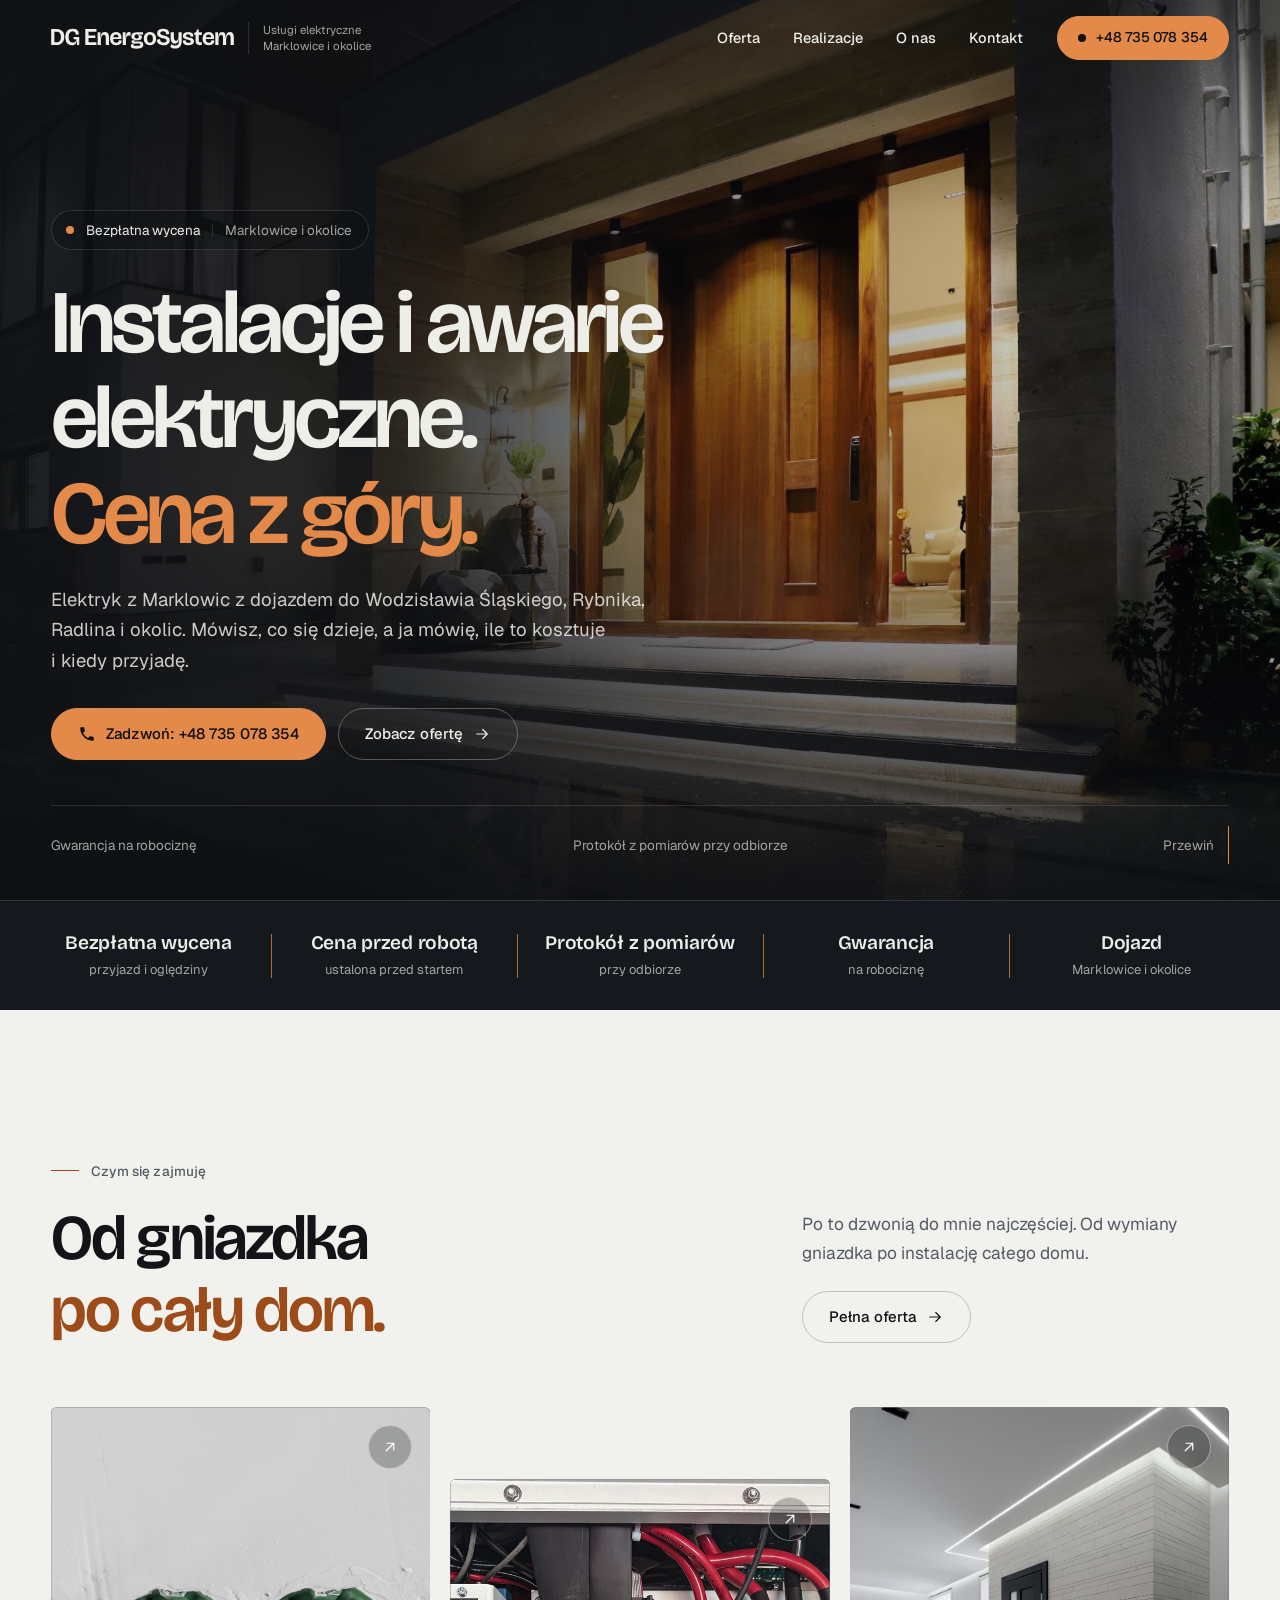
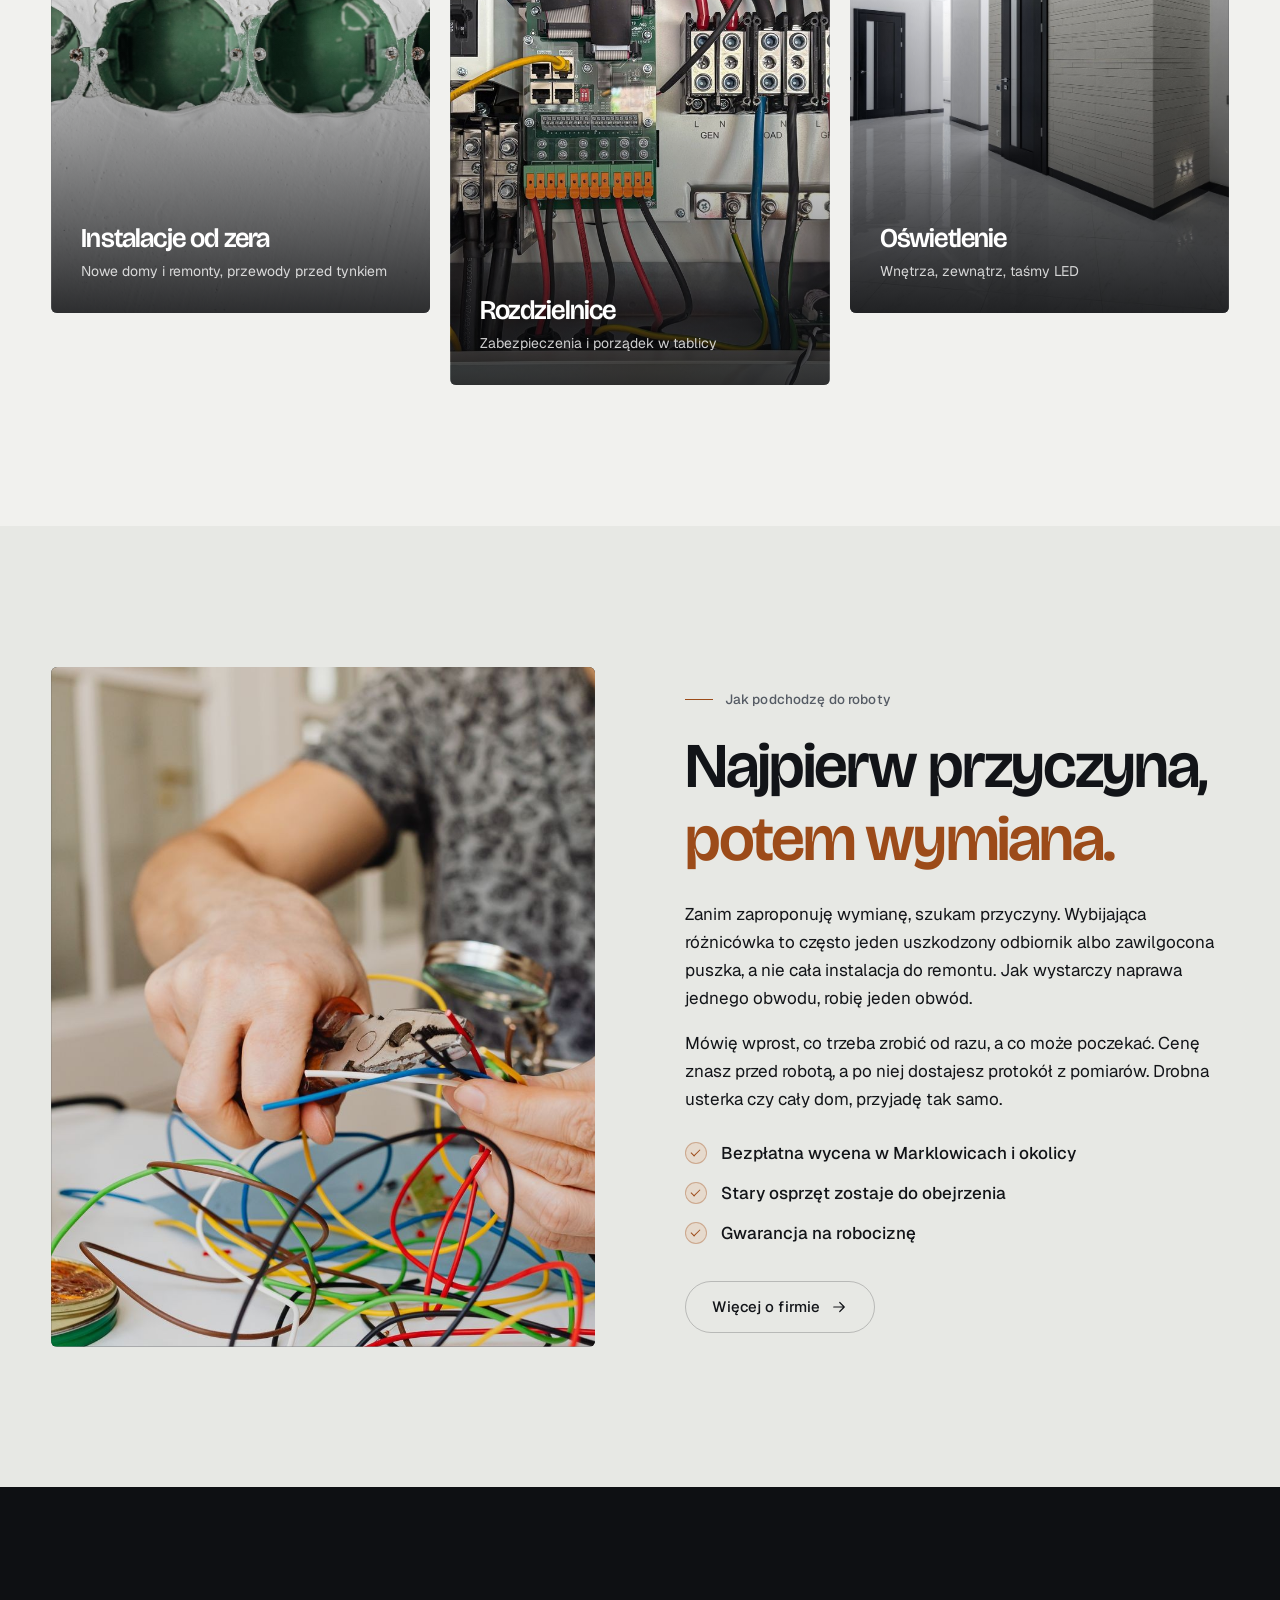
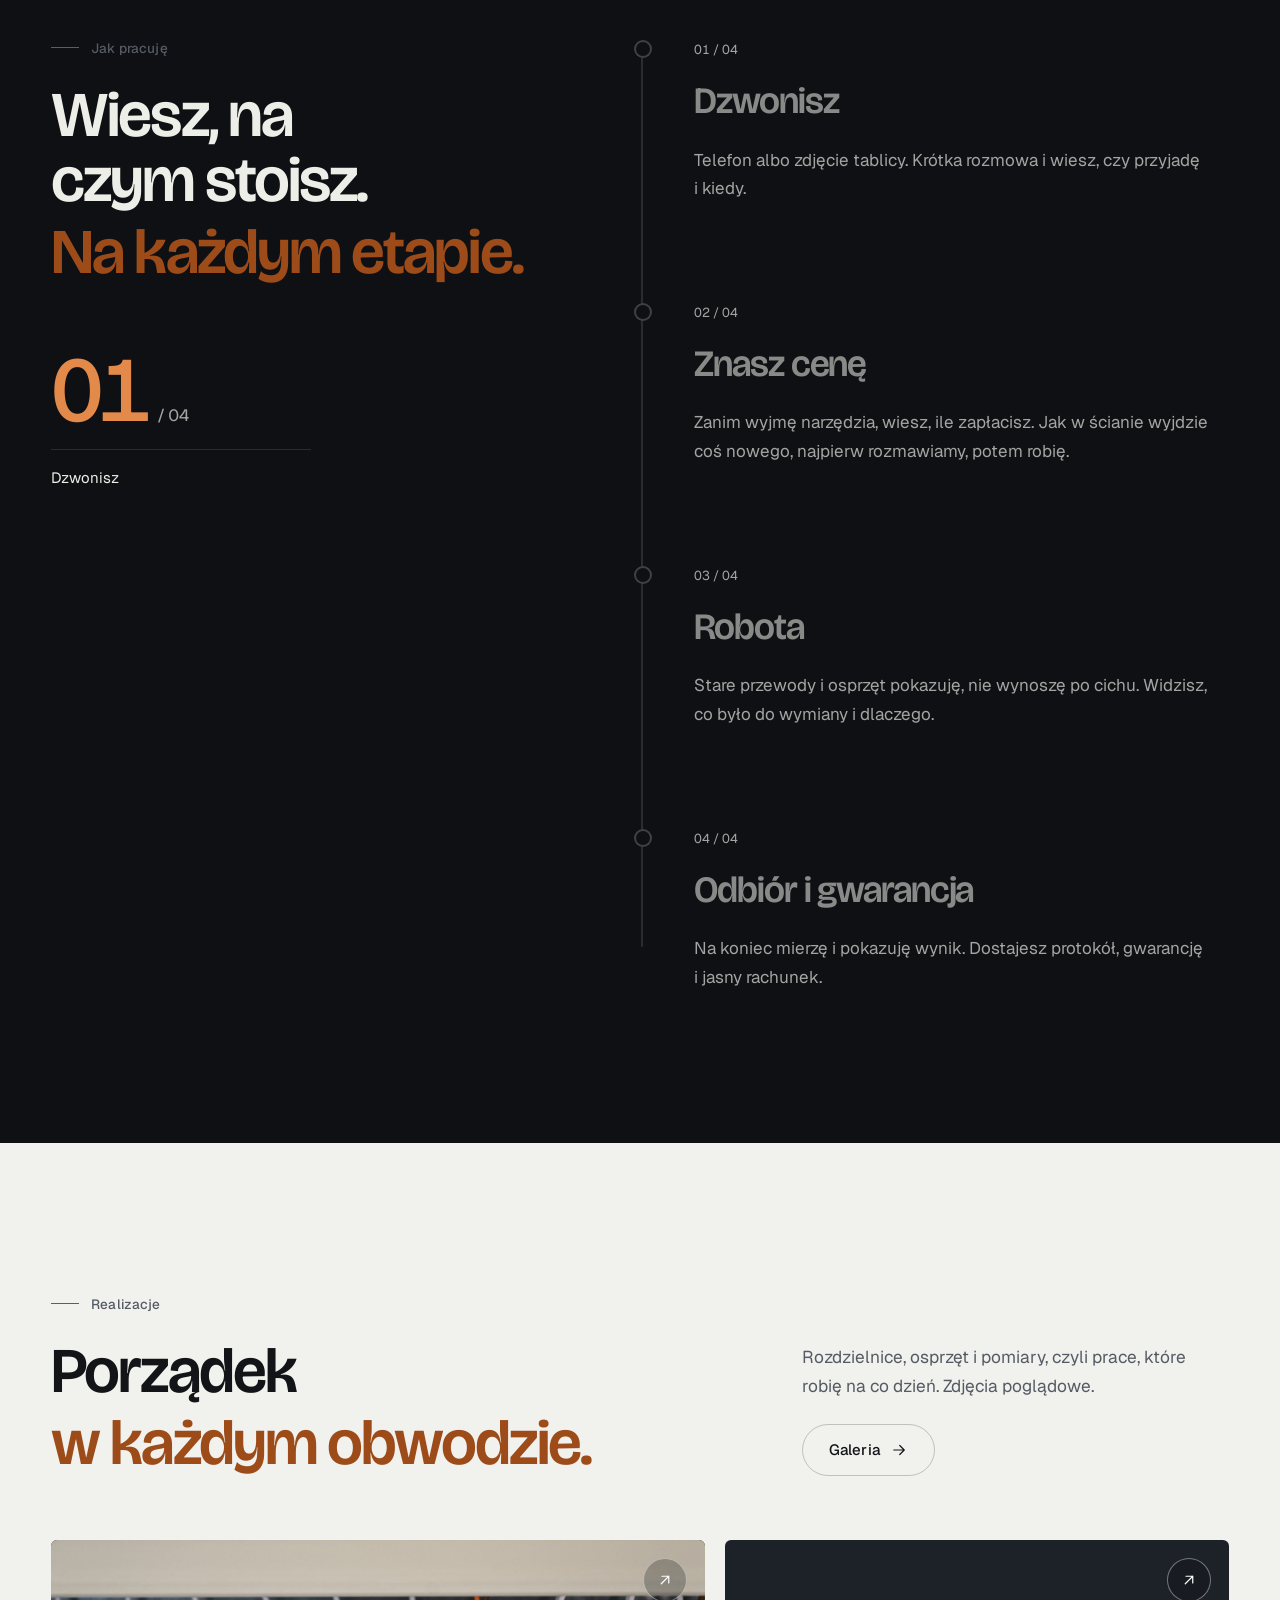
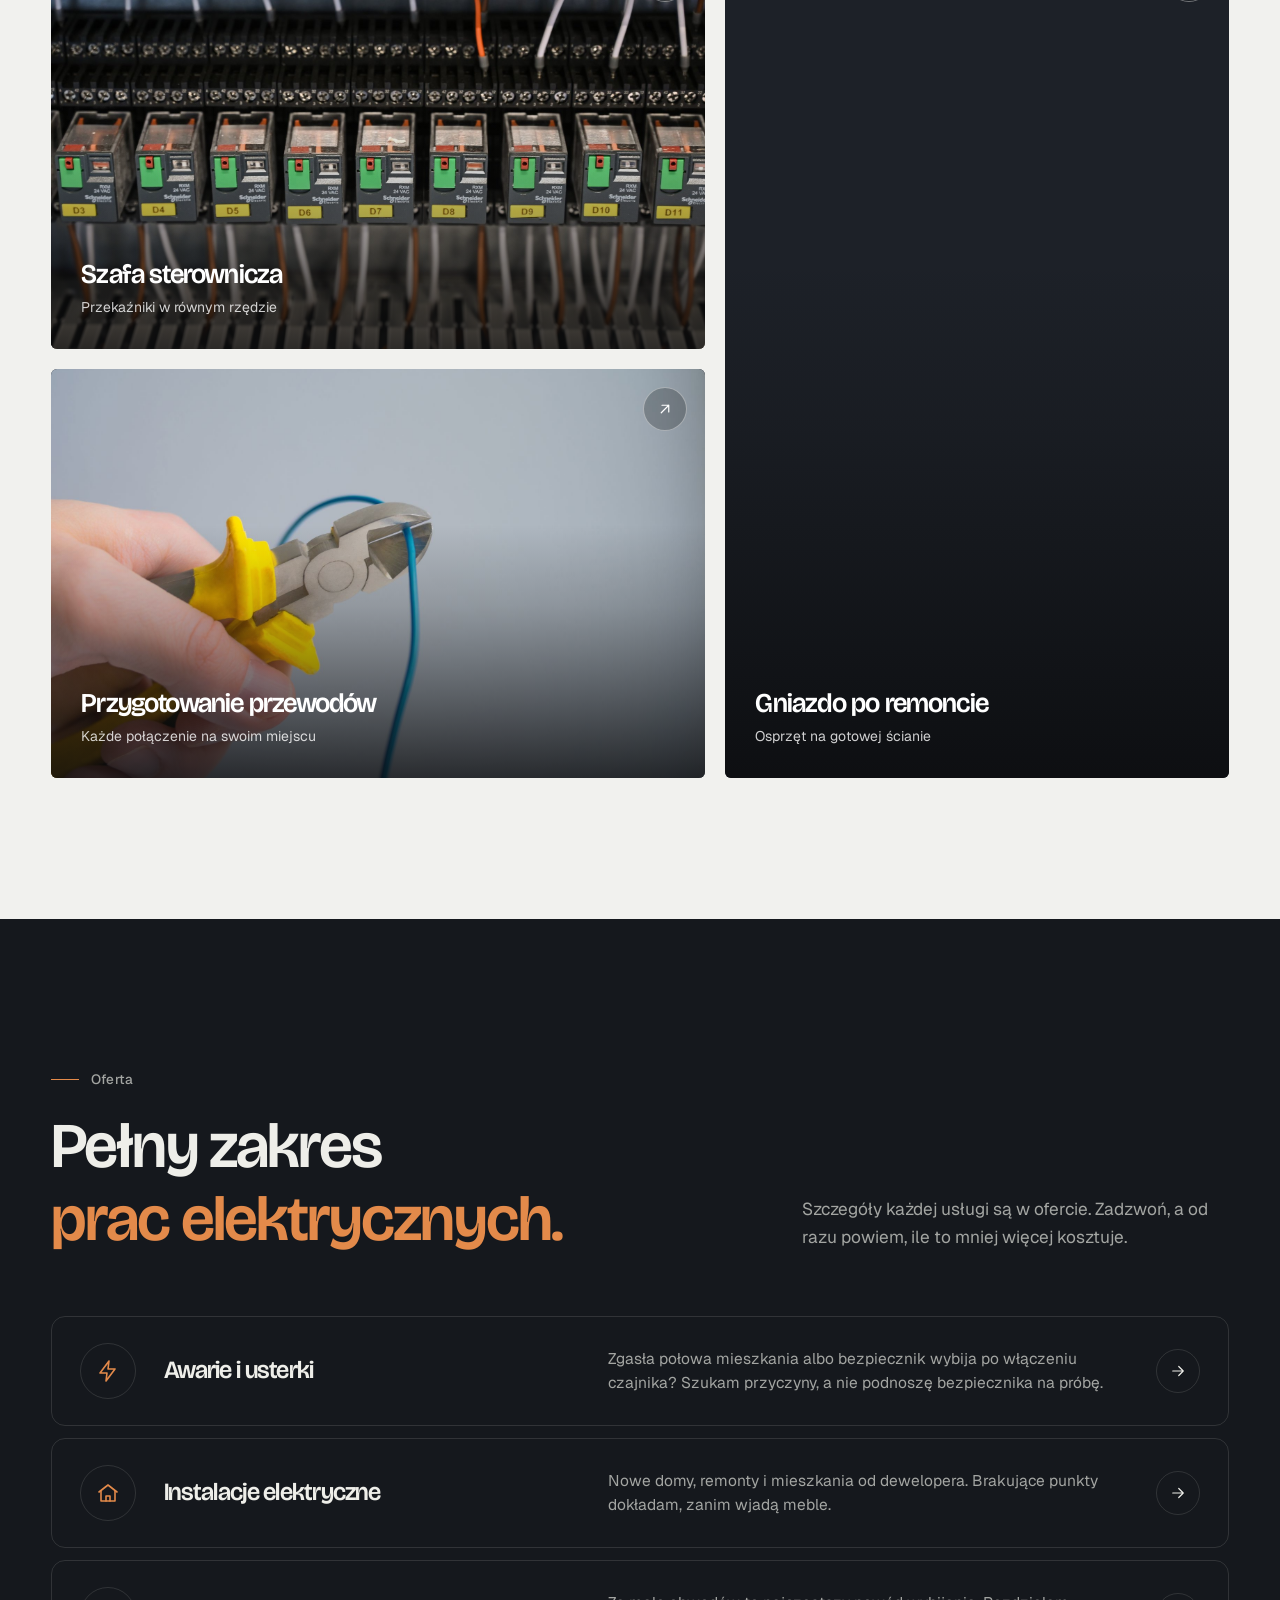
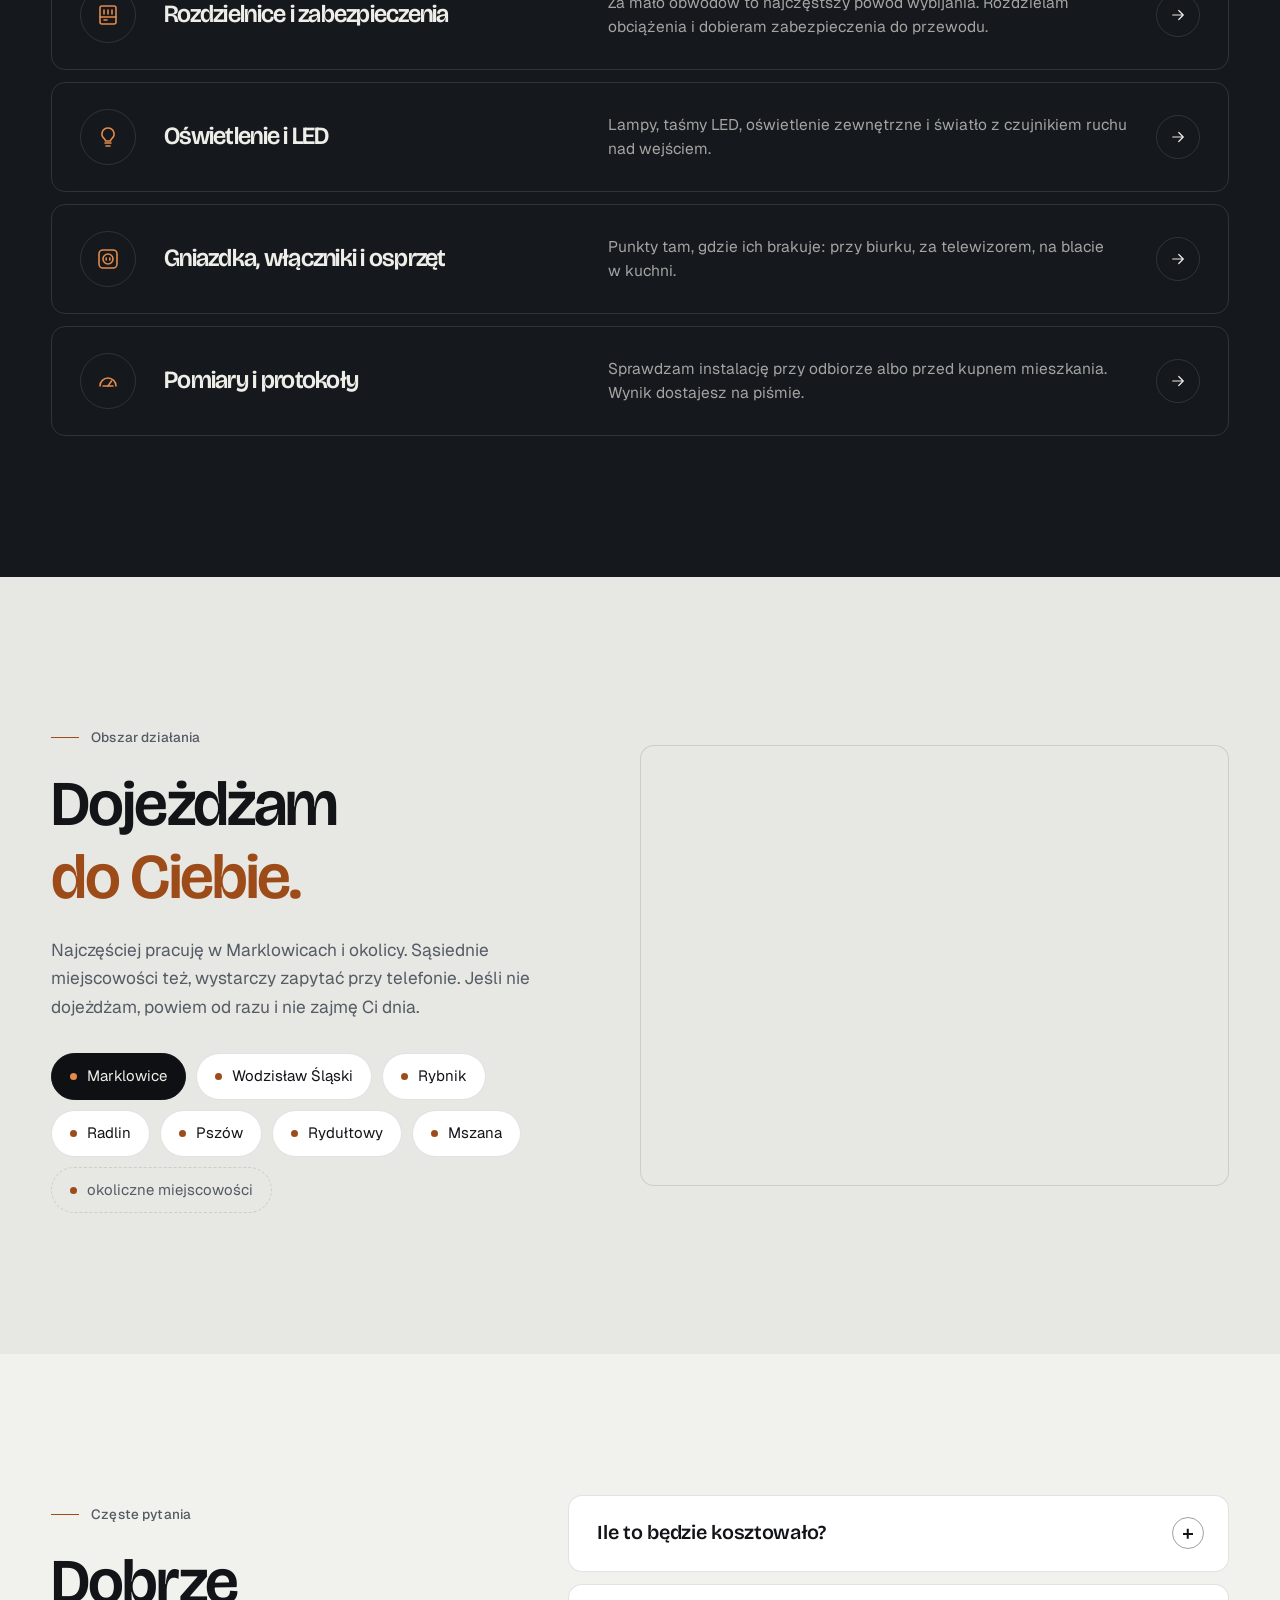
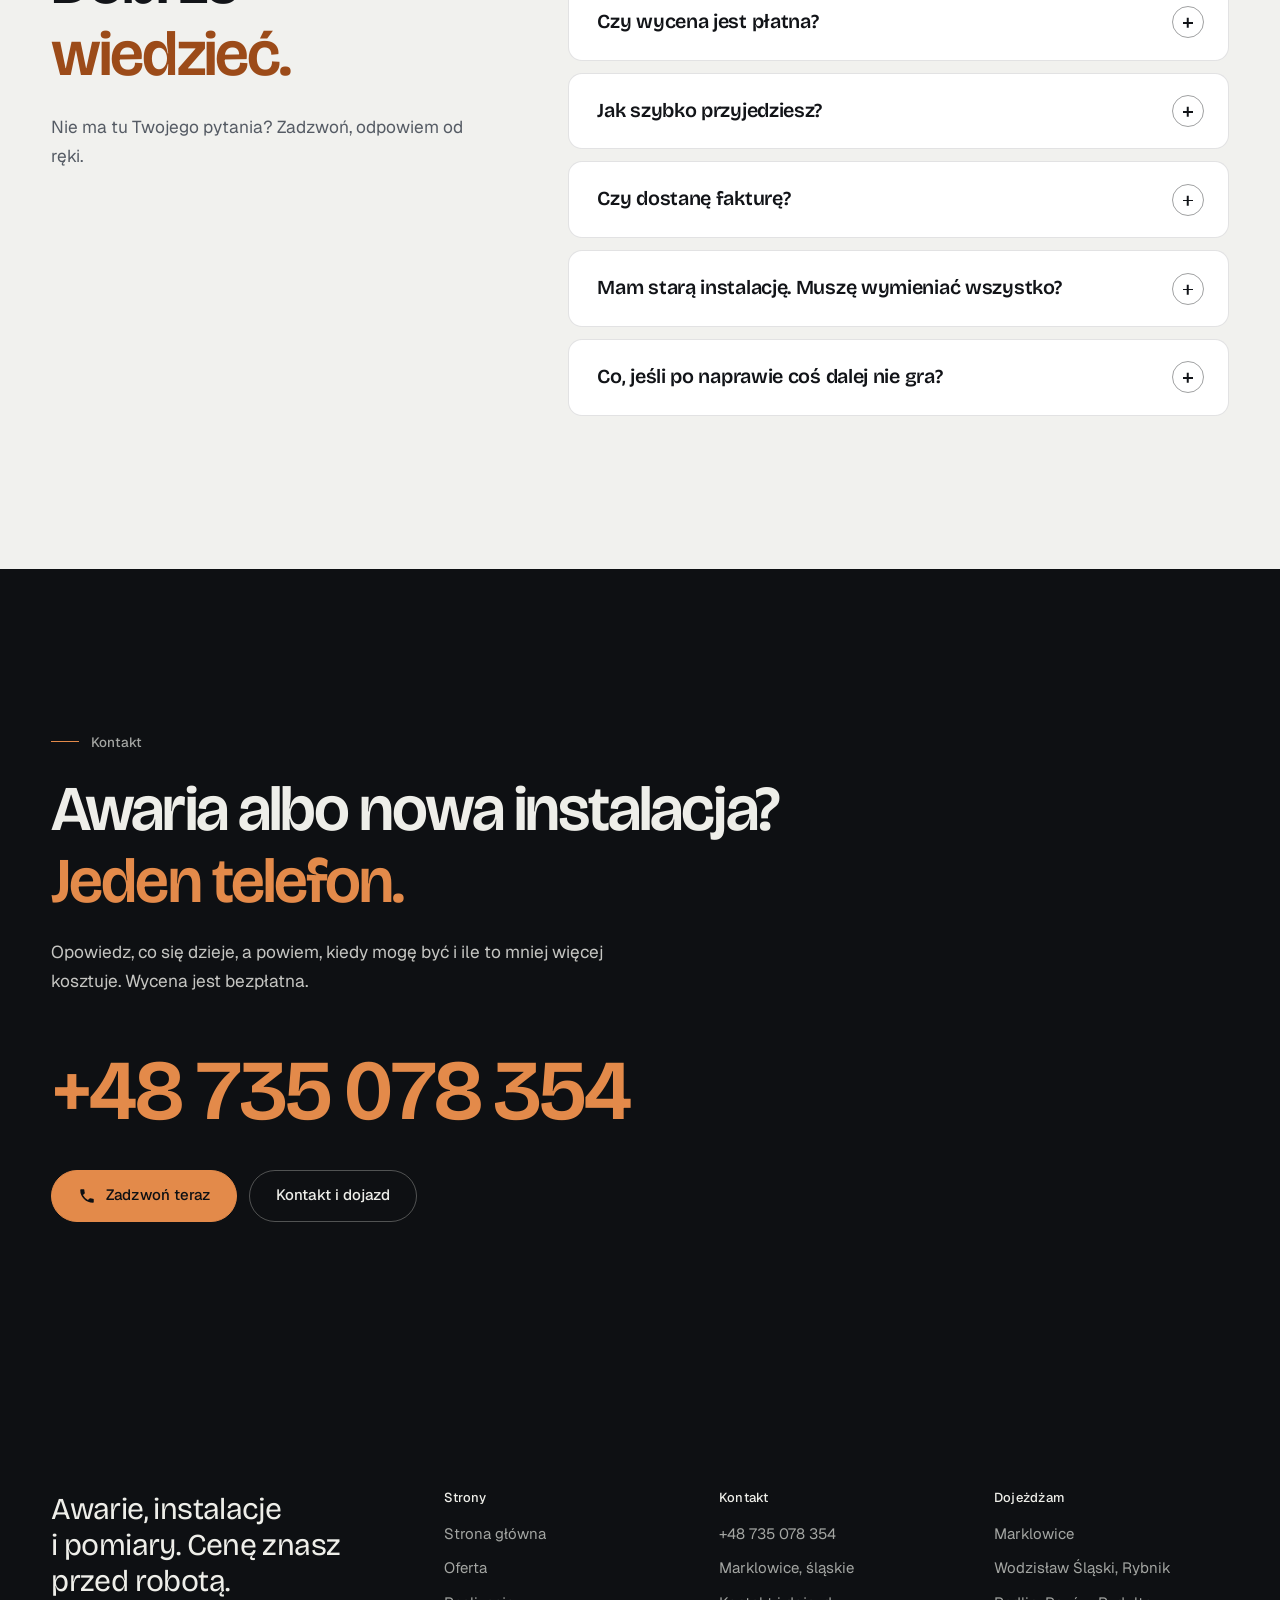
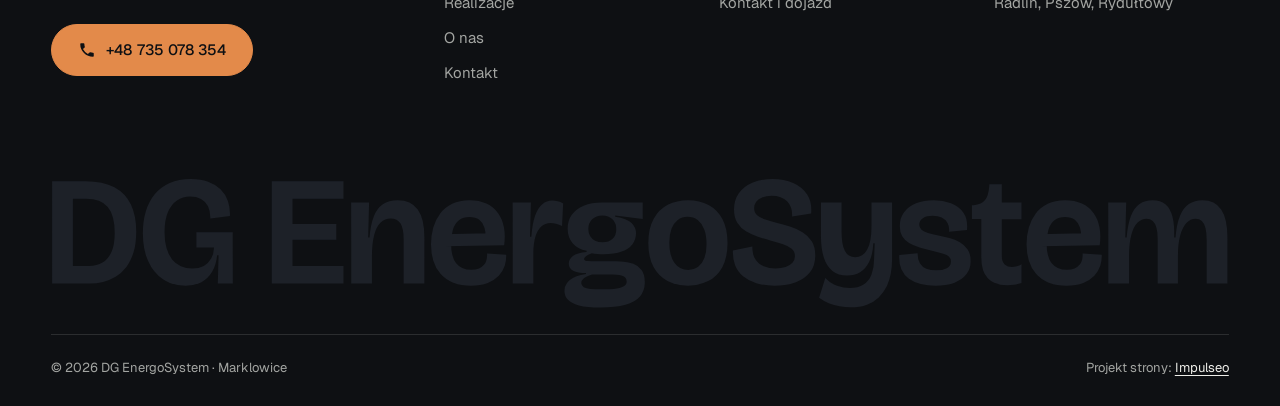
==== commit b5adf6b1: "[claude-edit][cmt:38486fad-133e-472f-a67f-aaf981bae91f] nowy projekt strony jak u ElMac: grafit + mi" ====
--- a/index.html
+++ b/index.html
@@ -3,221 +3,360 @@
 <head>
 <meta charset="UTF-8">
 <meta name="viewport" content="width=device-width, initial-scale=1.0">
-<title>DG EnergoSystem - elektryk, awarie i instalacje</title>
-<meta name="description" content="Elektryk w Marklowicach z dojazdem. Awarie, instalacje, rozdzielnice, oświetlenie, pomiary z protokołem. Cenę znasz przed robotą. Zadzwoń: +48 735 078 354.">
-<link rel="canonical" href="https://kris20032.github.io/dg-energosystem/">
+<title>DG EnergoSystem - elektryk Marklowice | awarie, instalacje, pomiary</title>
+<meta name="description" content="Elektryk z Marklowic z dojazdem do Wodzisławia Śląskiego, Rybnika, Radlina i okolic. Awarie, instalacje, rozdzielnice, oświetlenie LED, pomiary z protokołem. Zadzwoń: +48 735 078 354.">
+<link rel="canonical" href="https://impulseo-pl.github.io/dg-energosystem/">
 <meta name="robots" content="noindex, nofollow">
+<meta name="theme-color" content="#0E1013">
 <meta property="og:type" content="website">
 <meta property="og:locale" content="pl_PL">
 <meta property="og:site_name" content="DG EnergoSystem">
-<meta property="og:title" content="DG EnergoSystem - elektryk, awarie i instalacje">
-<meta property="og:description" content="Elektryk w Marklowicach z dojazdem. Awarie, instalacje, rozdzielnice, oświetlenie, pomiary z protokołem. Cenę znasz przed robotą. Zadzwoń: +48 735 078 354.">
-<meta property="og:url" content="https://kris20032.github.io/dg-energosystem/">
-<meta property="og:image" content="https://kris20032.github.io/dg-energosystem/img/og.jpg">
+<meta property="og:title" content="DG EnergoSystem - elektryk Marklowice | awarie, instalacje, pomiary">
+<meta property="og:description" content="Elektryk z Marklowic z dojazdem do Wodzisławia Śląskiego, Rybnika, Radlina i okolic. Awarie, instalacje, rozdzielnice, oświetlenie LED, pomiary z protokołem. Zadzwoń: +48 735 078 354.">
+<meta property="og:url" content="https://impulseo-pl.github.io/dg-energosystem/">
+<meta property="og:image" content="https://impulseo-pl.github.io/dg-energosystem/img/og.jpg">
 <meta property="og:image:width" content="1200">
 <meta property="og:image:height" content="630">
 <meta name="twitter:card" content="summary_large_image">
-<script type="application/ld+json">{"@context": "https://schema.org", "@type": "Electrician", "name": "DG EnergoSystem", "url": "https://kris20032.github.io/dg-energosystem/", "telephone": "+48735078354", "image": "https://kris20032.github.io/dg-energosystem/img/og.jpg", "areaServed": "Marklowice"}</script>
+<script type="application/ld+json">{"@context": "https://schema.org", "@type": "Electrician", "name": "DG EnergoSystem", "url": "https://impulseo-pl.github.io/dg-energosystem/", "telephone": "+48735078354", "image": "https://impulseo-pl.github.io/dg-energosystem/img/og.jpg", "address": {"@type": "PostalAddress", "addressLocality": "Marklowice", "addressRegion": "śląskie", "addressCountry": "PL"}, "areaServed": ["Marklowice", "Wodzisław Śląski", "Rybnik", "Radlin", "Pszów", "Rydułtowy", "Mszana"]}</script>
+<script>(function(){var d=document.documentElement;d.classList.add('js');try{if(!window.matchMedia('(prefers-reduced-motion: reduce)').matches)d.classList.add('anim');}catch(e){}setTimeout(function(){if(!d.classList.contains('anim-ok'))d.classList.remove('anim');},3500);})();</script>
+<script>(function(){try{var d=document.documentElement,q=/[?&]intro/.test(location.search);if(!q&&window.matchMedia&&matchMedia('(prefers-reduced-motion: reduce)').matches)return;if(!q&&sessionStorage.getItem('dg_intro'))return;sessionStorage.setItem('dg_intro','1');d.classList.add('intro-on');setTimeout(function(){d.classList.remove('intro-on','intro-gra','intro-out');d.classList.add('hero-go')},4600);}catch(e){}})();</script>
+<link rel="preload" as="image" href="img/hero.jpg" fetchpriority="high">
 <link rel="preconnect" href="https://fonts.googleapis.com">
 <link rel="preconnect" href="https://fonts.gstatic.com" crossorigin>
-<link href="https://fonts.googleapis.com/css2?family=Sora:wght@600;700;800&family=Manrope:wght@400;500;600&display=swap" rel="stylesheet">
-<link rel="stylesheet" href="assets/styles.css?v=9363d7f1">
+<link href="https://fonts.googleapis.com/css2?family=Bricolage+Grotesque:opsz,wght@12..96,400..700&family=Geist:wght@400..600&display=swap" rel="stylesheet">
+<link rel="stylesheet" href="assets/styles.css?v=20261022a">
+<script src="assets/lenis.min.js?v=1.1.20" defer></script>
+<script src="assets/main.js?v=20261022a" defer></script>
 </head>
 <body>
-
-<header class="nav">
-  <div class="wrap nav-inner">
-    <a class="brand" href="index.html"><span class="name">DG EnergoSystem</span><span class="sub">Marklowice</span></a>
-    <nav class="nav-links">
-      <a href="oferta.html">Oferta</a>
-      <a href="realizacje.html">Realizacje</a>
-      <a href="o-nas.html">O nas</a>
-      <a href="kontakt.html">Kontakt</a>
-      <a href="tel:+48735078354" class="btn btn-accent">Zadzwoń +48 735 078 354</a>
-    </nav>
-    <button class="nav-toggle" aria-label="Menu"><span></span><span></span><span></span></button>
-  </div>
+<a class="skip" href="#tresc">Przejdź do treści</a>
+<header class="site-head">
+<div class="intro" aria-hidden="true"><span class="intro-line"><i></i></span><span class="intro-meta">usługi elektryczne · Marklowice i okolice</span></div><div class="head-in">
+  <a class="brand" href="index.html" aria-label="DG EnergoSystem - strona główna">
+    <span class="znak"><svg class="wm" viewBox="38 -700 7596 870" role="img" aria-label="DG EnergoSystem"><path pathLength="1" style="--i:0.0" d="M108.1334228515625 0.0V-113.1336669921875H285.26666259765625Q333.1331787109375 -113.1336669921875 369.8997802734375 -134.73358154296875Q406.6663818359375 -156.33349609375 427.5997009277344 -203.43341064453125Q448.53302001953125 -250.5333251953125 448.53302001953125 -328.0Q448.53302001953125 -383.73333740234375 437.3996887207031 -424.93328857421875Q426.266357421875 -466.13323974609375 403.7663879394531 -493.16650390625Q381.26641845703125 -520.1997680664062 346.6998291015625 -533.5330505371094Q312.13323974609375 -546.8663330078125 264.53338623046875 -546.8663330078125H108.1334228515625V-660.0H259.4000244140625Q373.7333984375 -660.0 446.2667541503906 -621.0Q518.8001098632812 -582.0 553.1334533691406 -509.5Q587.466796875 -437.0 587.466796875 -336.26666259765625Q587.466796875 -258.26666259765625 570.2334594726562 -201.26666259765625Q553.0001220703125 -144.26666259765625 522.6667785644531 -105.26666259765625Q492.33343505859375 -66.26666259765625 454.1334228515625 -43.26666259765625Q415.93341064453125 -20.26666259765625 373.2667236328125 -10.133331298828125Q330.60003662109375 0.0 288.933349609375 0.0ZM44.7999267578125 0.0V-660.0H178.80035400390625V0.0Z"/><path pathLength="1" style="--i:0.31" d="M905.0665893554688 13.73333740234375Q821.7332153320312 13.73333740234375 759.8332214355469 -27.66668701171875Q697.9332275390625 -69.06671142578125 663.9665832519531 -145.300048828125Q629.9999389648438 -221.53338623046875 629.9999389648438 -325.0Q629.9999389648438 -400.86663818359375 649.0332641601562 -464.4999694824219Q668.0665893554688 -528.13330078125 706.6665954589844 -575.0999755859375Q745.2666015625 -622.066650390625 803.3999633789062 -647.8999938964844Q861.5333251953125 -673.7333374023438 940.0000610351562 -673.7333374023438Q1003.0668334960938 -673.7333374023438 1050.9002075195312 -656.5999755859375Q1098.7335815429688 -639.4666137695312 1131.1335754394531 -607.8665771484375Q1163.5335693359375 -576.2665405273438 1178.8002014160156 -532.6998596191406Q1194.0668334960938 -489.1331787109375 1192.0001220703125 -435.9998779296875L1065.5330810546875 -419.86651611328125Q1066.1997680664062 -467.53314208984375 1050.3998107910156 -498.5664367675781Q1034.599853515625 -529.5997314453125 1005.2332458496094 -545.19970703125Q975.8666381835938 -560.7996826171875 935.0667114257812 -560.7996826171875Q887.533447265625 -560.7996826171875 850.2001953125 -535.5330505371094Q812.866943359375 -510.26641845703125 791.5003356933594 -459.3331604003906Q770.1337280273438 -408.39990234375 770.1337280273438 -330.86669921875Q770.1337280273438 -272.66680908203125 782.6670227050781 -228.56686401367188Q795.2003173828125 -184.4669189453125 818.6669311523438 -155.366943359375Q842.133544921875 -126.2669677734375 875.1001586914062 -111.63363647460938Q908.0667724609375 -97.00030517578125 947.9334106445312 -97.00030517578125Q992.5999755859375 -97.00030517578125 1023.333251953125 -113.70025634765625Q1054.0665283203125 -130.40020751953125 1070.8331604003906 -160.83343505859375Q1087.5997924804688 -191.26666259765625 1089.1997680664062 -232.93316650390625H975.5999145507812V-331.46673583984375H1210.0001220703125V-215.199951171875L1210.533447265625 0.0H1113.6665649414062L1118.4664916992188 -182.2666015625H1109.4664916992188Q1102.8665161132812 -118.93328857421875 1077.033203125 -75.13330078125Q1051.1998901367188 -31.33331298828125 1007.89990234375 -8.79998779296875Q964.5999145507812 13.73333740234375 905.0665893554688 13.73333740234375Z"/><path pathLength="1" style="--i:0.62" d="M1461.7999267578125 0.0V-660.0H1595.8003540039062V0.0ZM1554.2670288085938 0.0V-113.1336669921875H1924.4667358398438V0.0ZM1554.2670288085938 -281.599853515625V-384.466796875H1878.2000732421875V-281.599853515625ZM1554.2670288085938 -546.8663330078125V-660.0H1924.4667358398438V-546.8663330078125Z"/><path pathLength="1" style="--i:0.92" d="M1974.2666015625 0.0V-277.40032958984375L1973.7332763671875 -523.2000732421875H2089.6669311523438L2083.8003540039062 -296.4669189453125H2092.3336791992188Q2098.3336791992188 -378.2001953125 2119.2669982910156 -431.3668212890625Q2140.2003173828125 -484.533447265625 2178.4002990722656 -510.86676025390625Q2216.6002807617188 -537.2000732421875 2273.866943359375 -537.2000732421875Q2360.6669311523438 -537.2000732421875 2403.500274658203 -477.80010986328125Q2446.3336181640625 -418.400146484375 2446.3336181640625 -298.20025634765625V0.0H2312.599853515625V-284.400146484375Q2312.599853515625 -353.333251953125 2292.766571044922 -386.5998229980469Q2272.9332885742188 -419.86639404296875 2228.666748046875 -419.86639404296875Q2191.4668579101562 -419.86639404296875 2164.3335876464844 -394.1997985839844Q2137.2003173828125 -368.533203125 2122.600341796875 -313.6666564941406Q2108.0003662109375 -258.80010986328125 2108.0003662109375 -169.93359375V0.0Z"/><path pathLength="1" style="--i:1.23" d="M2746.800048828125 13.73333740234375Q2677.3999633789062 13.73333740234375 2628.633270263672 -6.833343505859375Q2579.8665771484375 -27.4000244140625 2548.8665771484375 -63.966705322265625Q2517.8665771484375 -100.53338623046875 2503.4332580566406 -148.800048828125Q2488.9999389648438 -197.06671142578125 2488.9999389648438 -252.73333740234375Q2488.9999389648438 -309.73333740234375 2503.633270263672 -361.0666809082031Q2518.2666015625 -412.4000244140625 2548.4999389648438 -451.9667053222656Q2578.7332763671875 -491.53338623046875 2625.766632080078 -514.3667297363281Q2672.7999877929688 -537.2000732421875 2737.6000366210938 -537.2000732421875Q2800.2667846679688 -537.2000732421875 2846.2334899902344 -515.5667114257812Q2892.2001953125 -493.933349609375 2920.8002014160156 -454.7333068847656Q2949.4002075195312 -415.53326416015625 2959.5001831054688 -362.66656494140625Q2969.6001586914062 -309.79986572265625 2961.0001220703125 -246.86651611328125L2572.133544921875 -240.599853515625V-318.20001220703125L2859.93310546875 -323.4666748046875L2839.4664306640625 -278.59991455078125Q2843.866455078125 -325.9332275390625 2833.9664916992188 -359.5665283203125Q2824.0665283203125 -393.1998291015625 2800.466583251953 -411.2998046875Q2776.8666381835938 -429.3997802734375 2737.6000366210938 -429.3997802734375Q2695.8001098632812 -429.3997802734375 2669.266845703125 -408.1331481933594Q2642.7335815429688 -386.86651611328125 2630.666961669922 -348.4999084472656Q2618.600341796875 -310.13330078125 2618.600341796875 -258.86669921875Q2618.600341796875 -172.80010986328125 2651.3335876464844 -130.60018920898438Q2684.0668334960938 -88.4002685546875 2748.6000366210938 -88.4002685546875Q2778.7332763671875 -88.4002685546875 2798.7332153320312 -96.93356323242188Q2818.733154296875 -105.46685791015625 2830.733123779297 -120.30014038085938Q2842.7330932617188 -135.1334228515625 2847.3997497558594 -154.03338623046875Q2852.06640625 -172.933349609375 2850.7997436523438 -193.4000244140625L2974.0001220703125 -185.933349609375Q2975.9334716796875 -149.2000732421875 2964.5668334960938 -113.80007934570312Q2953.2001953125 -78.40008544921875 2926.266876220703 -49.7333984375Q2899.3335571289062 -21.06671142578125 2854.9668579101562 -3.66668701171875Q2810.6001586914062 13.73333740234375 2746.800048828125 13.73333740234375Z"/><path pathLength="1" style="--i:1.54" d="M3016.2666015625 0.0V-270.20025634765625L3015.7332763671875 -523.2000732421875H3133.6002807617188L3127.7337036132812 -301.20025634765625H3136.2670288085938Q3142.2670288085938 -386.5335693359375 3160.4336853027344 -437.8335266113281Q3178.600341796875 -489.13348388671875 3206.9669799804688 -512.033447265625Q3235.3336181640625 -534.9334106445312 3271.2669067382812 -534.9334106445312Q3287.93359375 -534.9334106445312 3305.9669494628906 -530.6000671386719Q3324.0003051757812 -526.2667236328125 3341.6669921875 -516.86669921875L3334.4669799804688 -370.19952392578125Q3314.866943359375 -381.06622314453125 3296.000244140625 -386.0995788574219Q3277.133544921875 -391.1329345703125 3260.266845703125 -391.1329345703125Q3225.06689453125 -391.1329345703125 3200.2669372558594 -368.3330078125Q3175.4669799804688 -345.5330810546875 3162.3670043945312 -301.466552734375Q3149.2670288085938 -257.4000244140625 3149.2670288085938 -194.33355712890625V0.0Z"/><path pathLength="1" style="--i:1.85" d="M3582.8666381835938 155.3333740234375Q3494.3999633789062 155.3333740234375 3443.4666137695312 141.46670532226562Q3392.5332641601562 127.60003662109375 3371.199920654297 103.50003051757812Q3349.8665771484375 79.4000244140625 3349.8665771484375 48.20001220703125Q3349.8665771484375 5.0 3384.7332458496094 -22.166656494140625Q3419.5999145507812 -49.33331298828125 3488.7332153320312 -60.6666259765625V-67.2666015625Q3435.0665893554688 -67.2666015625 3406.466583251953 -82.89996337890625Q3377.8665771484375 -98.5333251953125 3377.8665771484375 -128.20001220703125Q3377.8665771484375 -155.86669921875 3404.3665771484375 -177.2667236328125Q3430.8665771484375 -198.666748046875 3492.7332153320312 -203.4666748046875V-211.5333251953125Q3434.4666137695312 -222.933349609375 3402.4666137695312 -260.3333435058594Q3370.4666137695312 -297.73333740234375 3370.4666137695312 -354.3333740234375Q3370.4666137695312 -405.2667236328125 3397.2332763671875 -443.00006103515625Q3423.9999389648438 -480.7333984375 3474.066619873047 -501.96673583984375Q3524.13330078125 -523.2000732421875 3593.6666870117188 -523.2000732421875H3854.800048828125V-416.7998046875L3677.2666625976562 -439.53314208984375V-430.733154296875Q3754.1334228515625 -419.1998291015625 3782.966766357422 -390.9665222167969Q3811.8001098632812 -362.73321533203125 3811.8001098632812 -323.59991455078125Q3811.8001098632812 -284.7332763671875 3788.7667846679688 -253.99996948242188Q3765.7334594726562 -223.26666259765625 3719.1334533691406 -205.83334350585938Q3672.533447265625 -188.4000244140625 3602.4000854492188 -188.4000244140625Q3582.0000610351562 -188.4000244140625 3562.433349609375 -190.13336181640625Q3542.8666381835938 -191.86669921875 3526.3333129882812 -195.86669921875Q3500.0001220703125 -185.93341064453125 3488.2334899902344 -176.16677856445312Q3476.4668579101562 -166.400146484375 3476.4668579101562 -157.8668212890625Q3476.4668579101562 -151.53350830078125 3482.6001586914062 -148.50018310546875Q3488.7334594726562 -145.46685791015625 3499.4334106445312 -144.46685791015625Q3510.1333618164062 -143.46685791015625 3523.066650390625 -143.46685791015625H3681.7333374023438Q3700.86669921875 -143.46685791015625 3731.8333740234375 -141.10018920898438Q3762.800048828125 -138.7335205078125 3794.300048828125 -126.766845703125Q3825.800048828125 -114.8001708984375 3847.0667114257812 -87.26681518554688Q3868.3333740234375 -59.73345947265625 3868.3333740234375 -9.1334228515625Q3868.3333740234375 47.13330078125 3837.233367919922 83.39999389648438Q3806.1333618164062 119.66668701171875 3743.066680908203 137.50003051757812Q3680.0 155.3333740234375 3582.8666381835938 155.3333740234375ZM3579.933349609375 37.59967041015625Q3651.199951171875 37.59967041015625 3687.9998779296875 31.633026123046875Q3724.7998046875 25.6663818359375 3738.133087158203 14.4664306640625Q3751.4663696289062 3.2664794921875 3751.4663696289062 -11.80010986328125Q3751.4663696289062 -29.00006103515625 3741.999725341797 -38.60003662109375Q3732.5330810546875 -48.20001220703125 3717.866455078125 -52.366668701171875Q3703.1998291015625 -56.5333251953125 3687.833221435547 -57.29998779296875Q3672.4666137695312 -58.066650390625 3660.4000244140625 -58.066650390625H3527.7999877929688Q3488.3334350585938 -43.86669921875 3473.5001525878906 -31.7000732421875Q3458.6668701171875 -19.533447265625 3458.6668701171875 -2.7335205078125Q3458.6668701171875 15.26641845703125 3474.0335083007812 23.766387939453125Q3489.400146484375 32.266357421875 3516.7001037597656 34.933013916015625Q3544.0000610351562 37.59967041015625 3579.933349609375 37.59967041015625ZM3596.4000244140625 -265.7335205078125Q3637.1998901367188 -265.7335205078125 3660.6997985839844 -288.5334777832031Q3684.19970703125 -311.33343505859375 3684.19970703125 -350.60003662109375Q3684.19970703125 -390.13330078125 3659.7998046875 -414.56658935546875Q3635.39990234375 -438.9998779296875 3594.6000366210938 -438.9998779296875Q3553.4668579101562 -438.9998779296875 3528.7002868652344 -414.2999267578125Q3503.9337158203125 -389.5999755859375 3503.9337158203125 -351.4000244140625Q3503.9337158203125 -325.7333984375 3515.2669982910156 -306.33343505859375Q3526.6002807617188 -286.9334716796875 3547.4335327148438 -276.33349609375Q3568.2667846679688 -265.7335205078125 3596.4000244140625 -265.7335205078125Z"/><path pathLength="1" style="--i:2.15" d="M4146.4666748046875 13.73333740234375Q4072.5999755859375 13.73333740234375 4014.6666259765625 -16.633331298828125Q3956.7332763671875 -47.0 3923.8666076660156 -108.10000610351562Q3890.9999389648438 -169.20001220703125 3890.9999389648438 -261.13336181640625Q3890.9999389648438 -355.46673583984375 3924.833282470703 -416.43341064453125Q3958.6666259765625 -477.40008544921875 4016.566650390625 -507.3000793457031Q4074.4666748046875 -537.2000732421875 4147.066711425781 -537.2000732421875Q4222.1334228515625 -537.2000732421875 4279.5667724609375 -506.5667419433594Q4337.0001220703125 -475.93341064453125 4369.5001220703125 -414.7000732421875Q4402.0001220703125 -353.46673583984375 4402.0001220703125 -260.800048828125Q4402.0001220703125 -166.20001220703125 4368.433441162109 -105.36666870117188Q4334.866760253906 -44.5333251953125 4276.966735839844 -15.399993896484375Q4219.066711425781 13.73333740234375 4146.4666748046875 13.73333740234375ZM4149.133361816406 -87.93359375Q4186.533264160156 -87.93359375 4212.599853515625 -107.30023193359375Q4238.666442871094 -126.6668701171875 4252.5997314453125 -164.00015258789062Q4266.533020019531 -201.33343505859375 4266.533020019531 -253.66668701171875Q4266.533020019531 -309.6666259765625 4251.733062744141 -348.7665710449219Q4236.93310546875 -387.86651611328125 4209.499847412109 -409.1331481933594Q4182.066589355469 -430.3997802734375 4143.666687011719 -430.3997802734375Q4107.0001220703125 -430.3997802734375 4080.8002014160156 -410.49981689453125Q4054.6002807617188 -390.599853515625 4040.533660888672 -352.8665771484375Q4026.467041015625 -315.13330078125 4026.467041015625 -262.60003662109375Q4026.467041015625 -180.466796875 4058.9669494628906 -134.2001953125Q4091.4668579101562 -87.93359375 4149.133361816406 -87.93359375Z"/><path pathLength="1" style="--i:2.46" d="M4705.533386230469 13.73333740234375Q4639.266662597656 13.73333740234375 4588.0999755859375 -1.600006103515625Q4536.933288574219 -16.933349609375 4502.199951171875 -46.13336181640625Q4467.466613769531 -75.3333740234375 4450.833282470703 -117.56671142578125Q4434.199951171875 -159.800048828125 4436.7332763671875 -213.13336181640625L4561.933654785156 -239.466796875Q4561.53369140625 -187.6002197265625 4581.433654785156 -156.56692504882812Q4601.3336181640625 -125.53363037109375 4635.733551025391 -111.50030517578125Q4670.133483886719 -97.46697998046875 4711.1334228515625 -97.46697998046875Q4748.866638183594 -97.46697998046875 4776.9332275390625 -107.10028076171875Q4804.999816894531 -116.73358154296875 4820.8997802734375 -134.36685180664062Q4836.799743652344 -152.0001220703125 4836.799743652344 -176.13336181640625Q4836.799743652344 -206.2666015625 4815.999786376953 -224.29989624023438Q4795.1998291015625 -242.33319091796875 4760.366546630859 -253.99984741210938Q4725.533264160156 -265.66650390625 4683.6666259765625 -276.1331787109375Q4640.6666259765625 -287.33319091796875 4598.299957275391 -301.1665344238281Q4555.933288574219 -314.9998779296875 4521.066619873047 -336.3332214355469Q4486.199951171875 -357.66656494140625 4464.966613769531 -391.8665771484375Q4443.7332763671875 -426.06658935546875 4443.7332763671875 -476.99993896484375Q4443.7332763671875 -538.066650390625 4474.766632080078 -582.1333312988281Q4505.799987792969 -626.2000122070312 4561.700012207031 -649.9666748046875Q4617.600036621094 -673.7333374023438 4691.3333740234375 -673.7333374023438Q4766.933410644531 -673.7333374023438 4825.400115966797 -648.4333190917969Q4883.8668212890625 -623.13330078125 4915.666839599609 -573.8666076660156Q4947.466857910156 -524.5999145507812 4941.533508300781 -452.19989013671875L4818.066467285156 -431.66650390625Q4820.133117675781 -464.06646728515625 4811.7998046875 -488.7997741699219Q4803.466491699219 -513.5330810546875 4786.299865722656 -530.5997314453125Q4769.133239746094 -547.6663818359375 4743.933288574219 -556.5663757324219Q4718.733337402344 -565.4663696289062 4686.3333740234375 -565.4663696289062Q4650.266784667969 -565.4663696289062 4625.2335205078125 -555.3330688476562Q4600.200256347656 -545.1997680664062 4586.900299072266 -527.3331604003906Q4573.600341796875 -509.466552734375 4573.600341796875 -485.86663818359375Q4573.600341796875 -457.93341064453125 4592.933624267578 -440.8667907714844Q4612.266906738281 -423.8001708984375 4646.133514404297 -412.766845703125Q4680.0001220703125 -401.7335205078125 4722.60009765625 -391.00018310546875Q4765.866760253906 -379.8001708984375 4808.833435058594 -365.9668273925781Q4851.800109863281 -352.13348388671875 4888.133453369141 -329.70013427734375Q4924.466796875 -307.26678466796875 4946.300140380859 -271.60009765625Q4968.133483886719 -235.93341064453125 4968.133483886719 -181.3333740234375Q4968.133483886719 -117.4666748046875 4934.966796875 -74.0Q4901.800109863281 -30.5333251953125 4842.766754150391 -8.399993896484375Q4783.7333984375 13.73333740234375 4705.533386230469 13.73333740234375Z"/><path pathLength="1" style="--i:2.77" d="M5194.933349609375 153.60003662109375Q5161.7333984375 153.60003662109375 5125.333404541016 147.2667236328125Q5088.933410644531 140.93341064453125 5054.800048828125 127.26678466796875Q5020.666687011719 113.60015869140625 4992.866638183594 92.6002197265625L5032.533264160156 -35.2003173828125Q5065.333312988281 0.399658203125 5108.366668701172 14.9329833984375Q5151.4000244140625 29.46630859375 5189.5999755859375 29.46630859375Q5244.9998779296875 29.46630859375 5279.833190917969 6.366363525390625Q5314.66650390625 -16.73358154296875 5330.999847412109 -58.633514404296875Q5347.333190917969 -100.533447265625 5347.333190917969 -156.93341064453125L5351.3331298828125 -260.39990234375H5342.599792480469Q5338.466491699219 -186.6666259765625 5315.966522216797 -140.566650390625Q5293.466552734375 -94.4666748046875 5257.133239746094 -73.20001220703125Q5220.7999267578125 -51.933349609375 5174.2666015625 -51.933349609375Q5116.199951171875 -51.933349609375 5078.833282470703 -81.4666748046875Q5041.466613769531 -111.0 5022.999938964844 -168.20001220703125Q5004.533264160156 -225.4000244140625 5004.533264160156 -307.86676025390625V-523.2000732421875H5137.53369140625V-340.000244140625Q5137.53369140625 -251.80029296875 5158.600311279297 -210.53366088867188Q5179.666931152344 -169.26702880859375 5225.33349609375 -169.26702880859375Q5250.1334228515625 -169.26702880859375 5269.9000244140625 -181.50033569335938Q5289.6666259765625 -193.733642578125 5303.133239746094 -218.70025634765625Q5316.599853515625 -243.6668701171875 5323.599822998047 -281.23345947265625Q5330.599792480469 -318.800048828125 5330.599792480469 -368.46661376953125V-523.2000732421875H5463.6002197265625V-152.800048828125Q5463.6002197265625 -107.333251953125 5455.000183105469 -62.76654052734375Q5446.400146484375 -18.1998291015625 5427.333435058594 20.700164794921875Q5408.2667236328125 59.60015869140625 5377.300018310547 89.60012817382812Q5346.333312988281 119.60009765625 5301.233306884766 136.60006713867188Q5256.13330078125 153.60003662109375 5194.933349609375 153.60003662109375Z"/><path pathLength="1" style="--i:3.08" d="M5743.866760253906 13.73333740234375Q5692.466735839844 13.73333740234375 5648.433380126953 3.23333740234375Q5604.4000244140625 -7.26666259765625 5572.233337402344 -30.26666259765625Q5540.066650390625 -53.26666259765625 5523.366638183594 -91.5Q5506.6666259765625 -129.73333740234375 5509.933288574219 -184.20001220703125L5628.000305175781 -194.86669921875Q5628.1336669921875 -155.466796875 5642.733642578125 -131.03350830078125Q5657.3336181640625 -106.6002197265625 5684.200225830078 -95.66690063476562Q5711.066833496094 -84.73358154296875 5748.0667724609375 -84.73358154296875Q5790.2666015625 -84.73358154296875 5816.766540527344 -98.96685791015625Q5843.2664794921875 -113.20013427734375 5843.2664794921875 -142.2000732421875Q5843.2664794921875 -161.33331298828125 5831.399871826172 -172.63327026367188Q5819.533264160156 -183.9332275390625 5794.0333251953125 -191.966552734375Q5768.533386230469 -199.9998779296875 5727.533386230469 -209.19989013671875Q5680.799987792969 -220.333251953125 5641.399963378906 -231.99993896484375Q5601.999938964844 -243.6666259765625 5573.133270263672 -260.86663818359375Q5544.2666015625 -278.066650390625 5528.7332763671875 -304.4333190917969Q5513.199951171875 -330.79998779296875 5513.199951171875 -370.5999755859375Q5513.199951171875 -422.66668701171875 5540.966644287109 -459.8333740234375Q5568.733337402344 -497.00006103515625 5618.200042724609 -517.1000671386719Q5667.666748046875 -537.2000732421875 5733.0001220703125 -537.2000732421875Q5792.400146484375 -537.2000732421875 5843.400177001953 -518.2000732421875Q5894.400207519531 -499.2000732421875 5923.833557128906 -457.00006103515625Q5953.266906738281 -414.800048828125 5946.866882324219 -345.933349609375L5831.266540527344 -333.73333740234375Q5834.266540527344 -368.06658935546875 5821.133239746094 -391.0998840332031Q5807.999938964844 -414.1331787109375 5783.5333251953125 -425.6998291015625Q5759.066711425781 -437.2664794921875 5725.60009765625 -437.2664794921875Q5685.2001953125 -437.2664794921875 5662.033599853516 -421.5665283203125Q5638.867004394531 -405.8665771484375 5638.867004394531 -380.4666748046875Q5638.867004394531 -359.60009765625 5653.166961669922 -346.8334655761719Q5667.4669189453125 -334.06683349609375 5695.033538818359 -326.3001708984375Q5722.600158691406 -318.53350830078125 5762.133483886719 -310.06683349609375Q5796.666809082031 -303.33349609375 5833.133483886719 -293.2668151855469Q5869.600158691406 -283.20013427734375 5900.666839599609 -265.6334533691406Q5931.7335205078125 -248.0667724609375 5951.066864013672 -218.86676025390625Q5970.400207519531 -189.666748046875 5970.400207519531 -144.2000732421875Q5970.400207519531 -96.2667236328125 5943.800201416016 -60.60003662109375Q5917.2001953125 -24.933349609375 5866.8001708984375 -5.600006103515625Q5816.400146484375 13.73333740234375 5743.866760253906 13.73333740234375Z"/><path pathLength="1" style="--i:3.38" d="M6206.8001708984375 10.933349609375Q6123.133361816406 10.933349609375 6081.0999755859375 -33.233367919921875Q6039.066589355469 -77.40008544921875 6039.066589355469 -167.80023193359375V-416.93310546875H5978.399963378906V-505.33331298828125H5990.733154296875Q6041.5333251953125 -511.20001220703125 6063.133392333984 -538.3001098632812Q6084.733459472656 -565.4002075195312 6089.400146484375 -619.8004150390625L6091.266784667969 -640.2001342773438H6171.333679199219V-523.2000732421875H6298.4669189453125V-413.999755859375H6171.333679199219V-178.80029296875Q6171.333679199219 -140.2669677734375 6189.700347900391 -123.2003173828125Q6208.0670166015625 -106.1336669921875 6236.933654785156 -106.1336669921875Q6252.2669677734375 -106.1336669921875 6268.733612060547 -110.6669921875Q6285.200256347656 -115.2003173828125 6298.4669189453125 -123.80029296875V-3.86663818359375Q6271.2001953125 4.60003662109375 6248.666839599609 7.766693115234375Q6226.133483886719 10.933349609375 6206.8001708984375 10.933349609375Z"/><path pathLength="1" style="--i:3.69" d="M6588.800048828125 13.73333740234375Q6519.399963378906 13.73333740234375 6470.633270263672 -6.833343505859375Q6421.8665771484375 -27.4000244140625 6390.8665771484375 -63.966705322265625Q6359.8665771484375 -100.53338623046875 6345.433258056641 -148.800048828125Q6330.999938964844 -197.06671142578125 6330.999938964844 -252.73333740234375Q6330.999938964844 -309.73333740234375 6345.633270263672 -361.0666809082031Q6360.2666015625 -412.4000244140625 6390.499938964844 -451.9667053222656Q6420.7332763671875 -491.53338623046875 6467.766632080078 -514.3667297363281Q6514.799987792969 -537.2000732421875 6579.600036621094 -537.2000732421875Q6642.266784667969 -537.2000732421875 6688.233489990234 -515.5667114257812Q6734.2001953125 -493.933349609375 6762.800201416016 -454.7333068847656Q6791.400207519531 -415.53326416015625 6801.500183105469 -362.66656494140625Q6811.600158691406 -309.79986572265625 6803.0001220703125 -246.86651611328125L6414.133544921875 -240.599853515625V-318.20001220703125L6701.93310546875 -323.4666748046875L6681.4664306640625 -278.59991455078125Q6685.866455078125 -325.9332275390625 6675.966491699219 -359.5665283203125Q6666.0665283203125 -393.1998291015625 6642.466583251953 -411.2998046875Q6618.866638183594 -429.3997802734375 6579.600036621094 -429.3997802734375Q6537.800109863281 -429.3997802734375 6511.266845703125 -408.1331481933594Q6484.733581542969 -386.86651611328125 6472.666961669922 -348.4999084472656Q6460.600341796875 -310.13330078125 6460.600341796875 -258.86669921875Q6460.600341796875 -172.80010986328125 6493.333587646484 -130.60018920898438Q6526.066833496094 -88.4002685546875 6590.600036621094 -88.4002685546875Q6620.7332763671875 -88.4002685546875 6640.733215332031 -96.93356323242188Q6660.733154296875 -105.46685791015625 6672.733123779297 -120.30014038085938Q6684.733093261719 -135.1334228515625 6689.399749755859 -154.03338623046875Q6694.06640625 -172.933349609375 6692.799743652344 -193.4000244140625L6816.0001220703125 -185.933349609375Q6817.9334716796875 -149.2000732421875 6806.566833496094 -113.80007934570312Q6795.2001953125 -78.40008544921875 6768.266876220703 -49.7333984375Q6741.333557128906 -21.06671142578125 6696.966857910156 -3.66668701171875Q6652.600158691406 13.73333740234375 6588.800048828125 13.73333740234375Z"/><path pathLength="1" style="--i:4.0" d="M6858.533264160156 0.0V-267.9337158203125L6857.7332763671875 -523.2000732421875H6973.93359375L6968.0670166015625 -296.4669189453125H6976.600341796875Q6983.600341796875 -382.86688232421875 7004.233673095703 -435.6668395996094Q7024.867004394531 -488.466796875 7059.900329589844 -512.8334350585938Q7094.933654785156 -537.2000732421875 7144.2669677734375 -537.2000732421875Q7195.3336181640625 -537.2000732421875 7226.600280761719 -511.2334289550781Q7257.866943359375 -485.26678466796875 7272.066955566406 -432.10015869140625Q7286.2669677734375 -378.93353271484375 7283.400329589844 -296.4669189453125H7291.933654785156Q7298.400329589844 -381.86688232421875 7320.000335693359 -434.6668395996094Q7341.600341796875 -487.466796875 7378.000335693359 -512.3334350585938Q7414.400329589844 -537.2000732421875 7465.533630371094 -537.2000732421875Q7506.2669677734375 -537.2000732421875 7536.2669677734375 -522.2000732421875Q7566.2669677734375 -507.2000732421875 7586.633636474609 -477.0667419433594Q7607.000305175781 -446.93341064453125 7617.000305175781 -401.3000793457031Q7627.000305175781 -355.666748046875 7627.000305175781 -294.40008544921875V0.0H7492.9998779296875V-280.666748046875Q7492.9998779296875 -327.46661376953125 7485.299896240234 -358.033203125Q7477.599914550781 -388.59979248046875 7461.799957275391 -403.3664245605469Q7446.0 -418.133056640625 7421.2000732421875 -418.133056640625Q7387.7335205078125 -418.133056640625 7362.133575439453 -390.366455078125Q7336.533630371094 -362.599853515625 7322.100311279297 -309.3332824707031Q7307.6669921875 -256.06671142578125 7307.6669921875 -177.9334716796875V0.0H7176.8665771484375V-285.46673583984375Q7176.8665771484375 -330.93328857421875 7169.033264160156 -360.1332092285156Q7161.199951171875 -389.3331298828125 7145.166656494141 -403.73309326171875Q7129.133361816406 -418.133056640625 7104.60009765625 -418.133056640625Q7072.6668701171875 -418.133056640625 7047.43359375 -392.8331298828125Q7022.2003173828125 -367.533203125 7007.233673095703 -314.2666320800781Q6992.267028808594 -261.00006103515625 6992.267028808594 -177.9334716796875V0.0Z"/></svg></span>
+    <span class="brand-sub">Usługi elektryczne<br>Marklowice i okolice</span>
+  </a>
+  <nav class="nav-links" aria-label="Menu główne">
+    <a class="nl" href="oferta.html">Oferta</a><a class="nl" href="realizacje.html">Realizacje</a><a class="nl" href="o-nas.html">O&nbsp;nas</a><a class="nl" href="kontakt.html">Kontakt</a>
+    <a class="btn btn-copper nav-cta" href="tel:+48735078354"><span class="live" aria-hidden="true"></span>+48 735 078 354</a>
+  </nav>
+  <button class="burger" type="button" aria-label="Otwórz menu" aria-expanded="false" aria-controls="mnav"><span></span><span></span></button>
+</div>
 </header>
-
-<main>
-<section class="hero-fach">
-  <img class="hf-photo" src="img/hero.jpg" fetchpriority="high" data-rotate="img/g15.jpg|img/g14.jpg" alt="DG EnergoSystem" width="1880" height="1251">
-  <div class="hf-panel">
-    <div class="hf-inner">
-      <span class="hf-kicker">Usługi elektryczne</span>
-      <h1 class="hf-title">Awarie, instalacje, pomiary. Marklowice i okolice. <em></em></h1>
-      <p class="hf-lead">Od wymiany gniazdka po instalację całego domu. Ty mówisz, co się dzieje - ja mówię, ile i kiedy.</p>
-      <a class="hf-phone" href="tel:+48735078354"><span class="hf-phone-lab">Zadzwoń teraz</span><span class="hf-phone-num"><svg class="ico-tel" width="16" height="16" viewBox="0 0 24 24" fill="none" aria-hidden="true"><path d="M6.6 10.8a15.5 15.5 0 0 0 6.6 6.6l2.2-2.2a1 1 0 0 1 1-.24 11.4 11.4 0 0 0 3.6.58 1 1 0 0 1 1 1V20a1 1 0 0 1-1 1A17 17 0 0 1 3 4a1 1 0 0 1 1-1h3.5a1 1 0 0 1 1 1c0 1.25.2 2.46.58 3.6a1 1 0 0 1-.25 1l-2.23 2.2Z" fill="currentColor"/></svg> +48 735 078 354</span></a>
-      <div class="hf-actions">
-        <a href="kontakt.html" class="btn btn-accent">Wyślij zdjęcie usterki <span class="arr">→</span></a>
-        <a href="tel:+48735078354" class="btn btn-ghost hf-ghost">Zadzwoń +48 735 078 354</a>
-      </div>
-    </div>
-  </div>
-</section>
-<section class="fach-promise">
+<script>(function(){var d=document.documentElement;if(!d.classList.contains('intro-on'))return;
+var wyszlo=false,koniec=false,t0=Date.now();
+function heroGotowe(){var im=document.querySelector('.hero-media img');return !!(im&&im.complete&&im.naturalWidth>0);}
+function sprzataj(){if(koniec)return;koniec=true;d.classList.add('hero-go');d.classList.remove('intro-on','intro-gra','intro-out');
+['--i-w','--i-h','--i-px','--i-py','--i-zmniejsz','--i-baza-w','--i-baza-h'].forEach(function(k){d.style.removeProperty(k);});
+try{document.dispatchEvent(new Event('wejscie:koniec'));}catch(e){}}
+function wyjdz(){if(wyszlo||koniec)return;wyszlo=true;d.classList.add('intro-out');setTimeout(function(){d.classList.add('hero-go');},240);setTimeout(sprzataj,880);}
+function moze(){if(wyszlo||koniec)return;var t=Date.now()-t0;if(t>=1240&&(heroGotowe()||t>=1700))wyjdz();else setTimeout(moze,60);}
+try{var znak=document.querySelector('.brand .znak'),wm=znak&&znak.querySelector('.wm');if(!wm){sprzataj();return;}
+znak.classList.add('mierze');var r=wm.getBoundingClientRect();znak.classList.remove('mierze');
+if(!r.width||!r.height){sprzataj();return;}
+var W=window.innerWidth,H=window.innerHeight,cel=W<680?Math.min(W*0.66,300):Math.min(W*0.34,520);cel=Math.max(r.width,cel);
+var u=function(k,v){d.style.setProperty(k,v);};
+u('--i-w',Math.round(cel)+'px');u('--i-h',Math.round(cel*r.height/r.width)+'px');u('--i-zmniejsz',(r.width/cel).toFixed(4));
+u('--i-px',Math.round(r.left+r.width/2-W/2)+'px');u('--i-py',Math.round(r.top+r.height/2-H/2)+'px');
+u('--i-baza-w',Math.round(r.width)+'px');u('--i-baza-h',Math.round(r.height)+'px');
+requestAnimationFrame(function(){requestAnimationFrame(function(){d.classList.add('intro-gra');t0=Date.now();moze();});});
+['wheel','touchstart','keydown','pointerdown'].forEach(function(ev){window.addEventListener(ev,function(){sprzataj();},{once:true,passive:true});});
+setTimeout(sprzataj,3900);
+}catch(e){sprzataj();}})();</script>
+<div class="mnav" id="mnav">
+  <div class="mnav-in">
+    <a class="ml" href="index.html" aria-current="page">Strona główna</a><a class="ml" href="oferta.html">Oferta</a><a class="ml" href="realizacje.html">Realizacje</a><a class="ml" href="o-nas.html">O&nbsp;nas</a><a class="ml" href="kontakt.html">Kontakt</a>
+    <div class="mnav-foot">
+      <span>Bezpłatna wycena, cenę znasz przed robotą</span>
+      <a class="btn btn-copper" href="tel:+48735078354"><svg class="ico" width="16" height="16" viewBox="0 0 24 24" fill="none" aria-hidden="true"><path d="M6.6 10.8a15.5 15.5 0 0 0 6.6 6.6l2.2-2.2a1 1 0 0 1 1-.24 11.4 11.4 0 0 0 3.6.58 1 1 0 0 1 1 1V20a1 1 0 0 1-1 1A17 17 0 0 1 3 4a1 1 0 0 1 1-1h3.5a1 1 0 0 1 1 1c0 1.25.2 2.46.58 3.6a1 1 0 0 1-.25 1l-2.23 2.2Z" fill="currentColor"/></svg>+48 735 078 354</a>
+    </div>
+  </div>
+</div>
+<main id="tresc">
+
+<section class="hero">
+  <div class="hero-media"><img src="img/hero.jpg" alt="Wejście do domu wieczorem z podświetlonymi schodami i oprawami nad drzwiami" width="1880" height="1253" decoding="async" fetchpriority="high"></div>
+  <div class="hero-in">
+    <p class="hero-tag up" style="--d:0"><span class="live" aria-hidden="true"></span>Bezpłatna wycena<span class="sep" aria-hidden="true"></span><span class="muted">Marklowice i&nbsp;okolice</span></p>
+    <h1><span class="ln"><span class="ln-i" style="--k:0">Instalacje i&nbsp;awarie</span></span><span class="ln"><span class="ln-i" style="--k:1">elektryczne.</span></span><span class="ln"><span class="ln-i" style="--k:2"><em>Cena z góry.</em></span></span></h1>
+    <p class="hero-lead up" style="--d:380">Elektryk z&nbsp;Marklowic z&nbsp;dojazdem do Wodzisławia Śląskiego, Rybnika, Radlina i&nbsp;okolic. Mówisz, co się dzieje, a&nbsp;ja mówię, ile to kosztuje i&nbsp;kiedy przyjadę.</p>
+    <div class="hero-ctas up" style="--d:500">
+      <a class="btn btn-copper" href="tel:+48735078354"><svg class="ico" width="16" height="16" viewBox="0 0 24 24" fill="none" aria-hidden="true"><path d="M6.6 10.8a15.5 15.5 0 0 0 6.6 6.6l2.2-2.2a1 1 0 0 1 1-.24 11.4 11.4 0 0 0 3.6.58 1 1 0 0 1 1 1V20a1 1 0 0 1-1 1A17 17 0 0 1 3 4a1 1 0 0 1 1-1h3.5a1 1 0 0 1 1 1c0 1.25.2 2.46.58 3.6a1 1 0 0 1-.25 1l-2.23 2.2Z" fill="currentColor"/></svg>Zadzwoń: +48 735 078 354</a>
+      <a class="btn btn-ghost" href="oferta.html">Zobacz ofertę<svg class="ico arr" width="18" height="18" viewBox="0 0 24 24" fill="none" stroke="currentColor" stroke-width="1.6" stroke-linecap="round" stroke-linejoin="round" aria-hidden="true"><path d="M5 12h14M13 6l6 6-6 6"/></svg></a>
+    </div>
+    <div class="hero-foot up" style="--d:640">
+      <span>Gwarancja na robociznę</span>
+      <span>Protokół z&nbsp;pomiarów przy odbiorze</span>
+      <span class="cue" aria-hidden="true">Przewiń<span class="cue-line"><i></i></span></span>
+    </div>
+  </div>
+</section>
+
+<section class="strip" aria-label="Najważniejsze w skrócie">
+  <div class="strip-in">
+    <div class="strip-it"><div class="k">Bezpłatna wycena</div><div class="v">przyjazd i&nbsp;oględziny</div></div>
+    <div class="strip-it"><div class="k">Cena przed robotą</div><div class="v">ustalona przed startem</div></div>
+    <div class="strip-it"><div class="k">Protokół z&nbsp;pomiarów</div><div class="v">przy odbiorze</div></div>
+    <div class="strip-it"><div class="k">Gwarancja</div><div class="v">na robociznę</div></div>
+    <div class="strip-it"><div class="k">Dojazd</div><div class="v">Marklowice i&nbsp;okolice</div></div>
+  </div>
+</section>
+
+<section class="sec" id="uslugi">
   <div class="wrap">
-    <ul class="fp-row reveal"><li>Bezpłatna wycena</li><li>Dojazd: Marklowice i okolice</li><li>Gwarancja na robociznę</li></ul>
-  </div>
-</section>
-<section class="awaria">
-  <div class="wrap">
-      <div class="reveal">
-        <h3>Awaria? Jesteśmy pod telefonem.</h3>
-        <p>Szybki dojazd na pilne zgłoszenia.</p>
-      </div>
-      <a class="btn btn-accent" href="tel:+48735078354">Zadzwoń teraz: +48 735 078 354</a>
-  </div>
-</section>
-<section class="gateways-band">
-  <div class="wrap">
-    <div class="gateways">
-      <a href="oferta.html" class="gateway reveal"><img src="img/g1.jpg" alt="Awarie i usterki" loading="lazy" width="1880" height="1255" decoding="async"><span class="g-ttl">Awarie i usterki</span></a>
-      <a href="oferta.html" class="gateway reveal"><img src="img/g2.jpg" alt="Instalacje elektryczne" loading="lazy" width="1880" height="1255" decoding="async"><span class="g-ttl">Instalacje elektryczne</span></a>
-      <a href="oferta.html" class="gateway reveal"><img src="img/g3.jpg" alt="Rozdzielnice i zabezpieczenia" loading="lazy" width="1880" height="1255" decoding="async"><span class="g-ttl">Rozdzielnice i zabezpieczenia</span></a>
-    </div>
-  </div>
-</section>
-<section class="proces proces-os fachowcy">
+    <div class="sec-head">
+      <div>
+        <p class="eyebrow rv">Czym się zajmuję</p>
+        <h2 class="h2 rv rv-h"><span class="ln"><span class="ln-i" style="--k:0">Od gniazdka</span></span><span class="ln"><span class="ln-i" style="--k:1"><em>po cały dom.</em></span></span></h2>
+      </div>
+      <div class="side rv" style="--d:120">
+        <p class="lead">Po to dzwonią do mnie najczęściej. Od wymiany gniazdka po instalację całego domu.</p>
+        <a class="btn btn-ghost" href="oferta.html">Pełna oferta<svg class="ico arr" width="18" height="18" viewBox="0 0 24 24" fill="none" stroke="currentColor" stroke-width="1.6" stroke-linecap="round" stroke-linejoin="round" aria-hidden="true"><path d="M5 12h14M13 6l6 6-6 6"/></svg></a>
+      </div>
+    </div>
+    <div class="tiles-3">
+      <a class="tile rv-img rv" style="--d:0" href="oferta.html#instalacje">
+        <img src="img/g1.jpg" alt="Puszki instalacyjne osadzone w ścianie przed tynkiem" width="1880" height="1255" decoding="async">
+        <span class="go" aria-hidden="true"><svg class="ico" width="18" height="18" viewBox="0 0 24 24" fill="none" stroke="currentColor" stroke-width="1.6" stroke-linecap="round" stroke-linejoin="round" aria-hidden="true"><path d="M7 17 17 7M8 7h9v9"/></svg></span>
+        <span class="tile-cap"><h3>Instalacje od zera</h3><span>Nowe domy i&nbsp;remonty, przewody przed tynkiem</span></span>
+      </a><a class="tile rv-img rv" style="--d:120" href="oferta.html#rozdzielnice">
+        <img src="img/g8.jpg" alt="Okablowana rozdzielnica z opisanymi zaciskami" width="1200" height="866" decoding="async">
+        <span class="go" aria-hidden="true"><svg class="ico" width="18" height="18" viewBox="0 0 24 24" fill="none" stroke="currentColor" stroke-width="1.6" stroke-linecap="round" stroke-linejoin="round" aria-hidden="true"><path d="M7 17 17 7M8 7h9v9"/></svg></span>
+        <span class="tile-cap"><h3>Rozdzielnice</h3><span>Zabezpieczenia i&nbsp;porządek w&nbsp;tablicy</span></span>
+      </a><a class="tile rv-img rv" style="--d:240" href="oferta.html#oswietlenie">
+        <img src="img/about.jpg" alt="Korytarz z liniowym oświetleniem LED w suficie" width="1880" height="1255" decoding="async">
+        <span class="go" aria-hidden="true"><svg class="ico" width="18" height="18" viewBox="0 0 24 24" fill="none" stroke="currentColor" stroke-width="1.6" stroke-linecap="round" stroke-linejoin="round" aria-hidden="true"><path d="M7 17 17 7M8 7h9v9"/></svg></span>
+        <span class="tile-cap"><h3>Oświetlenie</h3><span>Wnętrza, zewnątrz, taśmy LED</span></span>
+      </a>
+    </div>
+  </div>
+</section>
+
+<section class="sec paper-2">
+  <div class="wrap about">
+    <figure class="fig rv-img rv">
+      <img src="img/g7.jpg" alt="Elektryk przy pracy z przewodami" width="1880" height="1253" decoding="async" data-plx="36" style="height:112%;margin-top:-6%">
+    </figure>
+    <div>
+      <p class="eyebrow rv">Jak podchodzę do roboty</p>
+      <h2 class="h2 rv rv-h"><span class="ln"><span class="ln-i" style="--k:0">Najpierw przyczyna,</span></span><span class="ln"><span class="ln-i" style="--k:1"><em>potem wymiana.</em></span></span></h2>
+      <p class="rv" style="--d:100;margin-top:28px">Zanim zaproponuję wymianę, szukam przyczyny. Wybijająca różnicówka to często jeden uszkodzony odbiornik albo zawilgocona puszka, a&nbsp;nie cała instalacja do remontu. Jak wystarczy naprawa jednego obwodu, robię jeden obwód.</p>
+      <p class="rv" style="--d:160">Mówię wprost, co trzeba zrobić od razu, a&nbsp;co może poczekać. Cenę znasz przed robotą, a&nbsp;po niej dostajesz protokół z&nbsp;pomiarów. Drobna usterka czy cały dom, przyjadę tak samo.</p>
+      <ul class="ticks rv" style="--d:200"><li>Bezpłatna wycena w&nbsp;Marklowicach i&nbsp;okolicy</li><li>Stary osprzęt zostaje do obejrzenia</li><li>Gwarancja na robociznę</li></ul>
+      <a class="btn btn-ghost rv" style="--d:240" href="o-nas.html">Więcej o&nbsp;firmie<svg class="ico arr" width="18" height="18" viewBox="0 0 24 24" fill="none" stroke="currentColor" stroke-width="1.6" stroke-linecap="round" stroke-linejoin="round" aria-hidden="true"><path d="M5 12h14M13 6l6 6-6 6"/></svg></a>
+    </div>
+  </div>
+</section>
+
+<section class="proces proces-os sec">
   <div class="wrap proc-grid">
     <div class="proc-side">
-      <div class="head reveal">
-        <span class="eyebrow">Jak pracujemy</span>
-        <h2>Wiesz, na czym stoisz - na każdym etapie</h2>
-        <p>Od pierwszego telefonu do odbioru roboty - krok po kroku.</p>
-      </div>
-      <div class="proc-count" aria-hidden="true"><span class="pc-cur">01</span><span class="pc-all">/ 04</span></div>
-      <div class="proc-bar" aria-hidden="true"><i></i></div>
-      <p class="proc-now" aria-hidden="true">Dzwonisz</p>
-    </div>
-    <ol class="proces-line">
-      <li class="reveal"><span class="pno">01</span><h3>Dzwonisz</h3><p>Telefon albo zdjęcie tablicy. Krótka rozmowa i wiesz, czy przyjadę i kiedy.</p></li>
-      <li class="reveal"><span class="pno">02</span><h3>Znasz cenę</h3><p>Zanim wyjmę narzędzia, wiesz, ile zapłacisz. Wyjdzie coś nowego w ścianie - najpierw rozmawiamy, potem robię.</p></li>
-      <li class="reveal"><span class="pno">03</span><h3>Robota</h3><p>Stare przewody i osprzęt pokazuję, nie wynoszę po cichu - widzisz, co było do wymiany.</p></li>
-      <li class="reveal"><span class="pno">04</span><h3>Odbiór i gwarancja</h3><p>Na koniec mierzę i pokazuję wynik - dostajesz protokół, gwarancję i jasny rachunek.</p></li>
-    </ol>
-  </div>
-</section>
-<section>
+      <p class="eyebrow rv">Jak pracuję</p>
+      <h2 class="h2 rv rv-h"><span class="ln"><span class="ln-i" style="--k:0">Wiesz, na czym stoisz.</span></span><span class="ln"><span class="ln-i" style="--k:1"><em>Na każdym etapie.</em></span></span></h2>
+      <div class="proc-count rv" style="--d:160" aria-hidden="true"><b>01</b><span>/ 04</span></div>
+      <p class="proc-now rv" style="--d:200" aria-hidden="true">Dzwonisz</p>
+    </div>
+    <div class="proc-steps">
+      <span class="wire" aria-hidden="true"><i></i></span>
+      <ol class="proc-ol"><li class="step" data-nazwa="Dzwonisz">
+          <span class="no">01 / 04</span>
+          <h3>Dzwonisz</h3>
+          <p>Telefon albo zdjęcie tablicy. Krótka rozmowa i&nbsp;wiesz, czy przyjadę i&nbsp;kiedy.</p>
+        </li><li class="step" data-nazwa="Znasz cenę">
+          <span class="no">02 / 04</span>
+          <h3>Znasz cenę</h3>
+          <p>Zanim wyjmę narzędzia, wiesz, ile zapłacisz. Jak w&nbsp;ścianie wyjdzie coś nowego, najpierw rozmawiamy, potem robię.</p>
+        </li><li class="step" data-nazwa="Robota">
+          <span class="no">03 / 04</span>
+          <h3>Robota</h3>
+          <p>Stare przewody i&nbsp;osprzęt pokazuję, nie wynoszę po cichu. Widzisz, co było do wymiany i&nbsp;dlaczego.</p>
+        </li><li class="step" data-nazwa="Odbiór">
+          <span class="no">04 / 04</span>
+          <h3>Odbiór i&nbsp;gwarancja</h3>
+          <p>Na koniec mierzę i&nbsp;pokazuję wynik. Dostajesz protokół, gwarancję i&nbsp;jasny rachunek.</p>
+        </li></ol>
+    </div>
+  </div>
+</section>
+
+<section class="sec">
   <div class="wrap">
-    <div class="head reveal">
-      <span class="eyebrow">Realizacje</span>
-      <h2>Zdjęcia z realizacji</h2>
-      <p>Rozdzielnice, oświetlenie, nowe obwody - prace, które wykonuję na co dzień.</p>
-    </div>
-    <div class="gallery">
-      <div class="tile t-two3 reveal"><img src="img/g4.jpg" alt="DG EnergoSystem" loading="lazy" width="1880" height="1255" decoding="async"></div>
-      <div class="tile t-third reveal"><img src="img/g5.jpg" alt="DG EnergoSystem" loading="lazy" width="1880" height="1253" decoding="async"></div>
-      <div class="tile t-third reveal"><img src="img/g6.jpg" alt="DG EnergoSystem" loading="lazy" width="1731" height="1300" decoding="async"></div>
-      <div class="tile t-third reveal"><img src="img/g7.jpg" alt="DG EnergoSystem" loading="lazy" width="1880" height="1253" decoding="async"></div>
-      <div class="tile t-third reveal"><img src="img/g8.jpg" alt="DG EnergoSystem" loading="lazy" width="1880" height="1357" decoding="async"></div>
-    </div>
-    <div style="margin-top:var(--space-7)" class="reveal"><a href="realizacje.html" class="btn btn-accent">Pełna galeria <span class="arr">→</span></a></div>
-  </div>
-</section>
-<section class="fach-uslugi">
+    <div class="sec-head">
+      <div>
+        <p class="eyebrow rv">Realizacje</p>
+        <h2 class="h2 rv rv-h"><span class="ln"><span class="ln-i" style="--k:0">Porządek</span></span><span class="ln"><span class="ln-i" style="--k:1"><em>w każdym obwodzie.</em></span></span></h2>
+      </div>
+      <div class="side rv" style="--d:120">
+        <p class="lead">Rozdzielnice, osprzęt i&nbsp;pomiary, czyli prace, które robię na co dzień. Zdjęcia poglądowe.</p>
+        <a class="btn btn-ghost" href="realizacje.html">Galeria<svg class="ico arr" width="18" height="18" viewBox="0 0 24 24" fill="none" stroke="currentColor" stroke-width="1.6" stroke-linecap="round" stroke-linejoin="round" aria-hidden="true"><path d="M5 12h14M13 6l6 6-6 6"/></svg></a>
+      </div>
+    </div>
+    <div class="gal-3">
+      <a class="tile rv-img rv" style="--d:0" href="realizacje.html">
+        <img src="img/g14.jpg" alt="Rząd przekaźników w szafie sterowniczej" width="1880" height="1251" loading="lazy" decoding="async">
+        <span class="go" aria-hidden="true"><svg class="ico" width="18" height="18" viewBox="0 0 24 24" fill="none" stroke="currentColor" stroke-width="1.6" stroke-linecap="round" stroke-linejoin="round" aria-hidden="true"><path d="M7 17 17 7M8 7h9v9"/></svg></span>
+        <span class="tile-cap"><h3>Szafa sterownicza</h3><span>Przekaźniki w&nbsp;równym rzędzie</span></span>
+      </a><a class="tile rv-img rv" style="--d:120" href="realizacje.html">
+        <img src="img/g3.jpg" alt="Gniazdo na ścianie w odnowionym pomieszczeniu" width="1880" height="1255" loading="lazy" decoding="async">
+        <span class="go" aria-hidden="true"><svg class="ico" width="18" height="18" viewBox="0 0 24 24" fill="none" stroke="currentColor" stroke-width="1.6" stroke-linecap="round" stroke-linejoin="round" aria-hidden="true"><path d="M7 17 17 7M8 7h9v9"/></svg></span>
+        <span class="tile-cap"><h3>Gniazdo po remoncie</h3><span>Osprzęt na gotowej ścianie</span></span>
+      </a><a class="tile rv-img rv" style="--d:240" href="realizacje.html">
+        <img src="img/g5.jpg" alt="Ściąganie izolacji z przewodu" width="1880" height="1253" loading="lazy" decoding="async">
+        <span class="go" aria-hidden="true"><svg class="ico" width="18" height="18" viewBox="0 0 24 24" fill="none" stroke="currentColor" stroke-width="1.6" stroke-linecap="round" stroke-linejoin="round" aria-hidden="true"><path d="M7 17 17 7M8 7h9v9"/></svg></span>
+        <span class="tile-cap"><h3>Przygotowanie przewodów</h3><span>Każde połączenie na swoim miejscu</span></span>
+      </a>
+    </div>
+  </div>
+</section>
+
+<section class="sec dark-2" id="oferta">
   <div class="wrap">
-    <div class="head reveal">
-      <span class="eyebrow">Oferta</span>
-      <h2>Zakres robót</h2>
-      <p>Roboty, które wykonuję regularnie - rozpisane razem z cenami.</p>
-    </div>
-    <ul class="fu-list">
-      <li class="fu-row reveal"><div class="fu-name">Awarie i usterki</div><div class="fu-desc">Nagle zgasła połowa mieszkania? Bezpiecznik wybija po włączeniu czajnika?</div><a class="fu-cta" href="kontakt.html">Wycena <span class="arr">→</span></a></li>
-      <li class="fu-row reveal"><div class="fu-name">Instalacje elektryczne</div><div class="fu-desc">Nowe mieszkanie od dewelopera? Zanim wjadą meble, dołożę punkty, których zabraknie: gniazda przy biurku, zasilanie płyty indukcyjnej, przygotowanie pod klimatyzację.</div><a class="fu-cta" href="kontakt.html">Wycena <span class="arr">→</span></a></li>
-      <li class="fu-row reveal"><div class="fu-name">Rozdzielnice i zabezpieczenia</div><div class="fu-desc">Bezpieczniki wybijają, jak pralka chodzi razem z piekarnikiem? To zwykle za mało obwodów, nie zły sprzęt.</div><a class="fu-cta" href="kontakt.html">Wycena <span class="arr">→</span></a></li>
-      <li class="fu-row reveal"><div class="fu-name">Oświetlenie i LED</div><div class="fu-desc">Zakładam oświetlenie w domu i na zewnątrz: lampy, taśmy LED, światło z czujnikiem ruchu nad wejściem i przy furtce.</div><a class="fu-cta" href="kontakt.html">Wycena <span class="arr">→</span></a></li>
-      <li class="fu-row reveal"><div class="fu-name">Gniazdka, włączniki i osprzęt</div><div class="fu-desc">Za mało gniazdek i wszystko wisi na przedłużaczach? Dokładam punkty tam, gdzie ich brakuje: przy biurku, za telewizorem, na blacie w kuchni.</div><a class="fu-cta" href="kontakt.html">Wycena <span class="arr">→</span></a></li>
-      <li class="fu-row reveal"><div class="fu-name">Pomiary i protokoły</div><div class="fu-desc">Kupujesz mieszkanie z rynku wtórnego? Sprawdzę instalację, zanim podpiszesz - miernik mówi więcej niż zapewnienia sprzedającego.</div><a class="fu-cta" href="kontakt.html">Wycena <span class="arr">→</span></a></li>
-    </ul>
-    <div style="margin-top:var(--space-7)" class="reveal"><a href="oferta.html" class="btn btn-ghost">Pełna oferta <span class="arr">→</span></a></div>
-  </div>
-</section>
-<section class="stopklatka" aria-hidden="true">
-  <div class="stk-bg" style="background-image:url(img/g9.jpg)"></div>
-</section>
-<section class="opinie op-fallback">
+    <div class="sec-head">
+      <div>
+        <p class="eyebrow rv">Oferta</p>
+        <h2 class="h2 rv rv-h"><span class="ln"><span class="ln-i" style="--k:0">Pełny zakres</span></span><span class="ln"><span class="ln-i" style="--k:1"><em>prac elektrycznych.</em></span></span></h2>
+      </div>
+      <div class="side rv" style="--d:120">
+        <p class="lead">Szczegóły każdej usługi są w&nbsp;ofercie. Zadzwoń, a&nbsp;od razu powiem, ile to mniej więcej kosztuje.</p>
+      </div>
+    </div>
+    <div class="svc-list">
+      <a class="card rv" style="--d:0" href="oferta.html#awarie">
+        <span class="ic"><svg class="ico" width="24" height="24" viewBox="0 0 24 24" fill="none" stroke="currentColor" stroke-width="1.6" stroke-linecap="round" stroke-linejoin="round" aria-hidden="true"><path d="M13 2 4 14h7l-1 8 9-12h-7l1-8z"/></svg></span>
+        <h3>Awarie i&nbsp;usterki</h3>
+        <p>Zgasła połowa mieszkania albo bezpiecznik wybija po włączeniu czajnika? Szukam przyczyny, a&nbsp;nie podnoszę bezpiecznika na próbę.</p>
+        <span class="go" aria-hidden="true"><svg class="ico arr" width="18" height="18" viewBox="0 0 24 24" fill="none" stroke="currentColor" stroke-width="1.6" stroke-linecap="round" stroke-linejoin="round" aria-hidden="true"><path d="M5 12h14M13 6l6 6-6 6"/></svg></span>
+      </a><a class="card rv" style="--d:60" href="oferta.html#instalacje">
+        <span class="ic"><svg class="ico" width="24" height="24" viewBox="0 0 24 24" fill="none" stroke="currentColor" stroke-width="1.6" stroke-linecap="round" stroke-linejoin="round" aria-hidden="true"><path d="M3 11 12 4l9 7"/><path d="M5 10v10h14V10"/><path d="M10 20v-5h4v5"/></svg></span>
+        <h3>Instalacje elektryczne</h3>
+        <p>Nowe domy, remonty i&nbsp;mieszkania od dewelopera. Brakujące punkty dokładam, zanim wjadą meble.</p>
+        <span class="go" aria-hidden="true"><svg class="ico arr" width="18" height="18" viewBox="0 0 24 24" fill="none" stroke="currentColor" stroke-width="1.6" stroke-linecap="round" stroke-linejoin="round" aria-hidden="true"><path d="M5 12h14M13 6l6 6-6 6"/></svg></span>
+      </a><a class="card rv" style="--d:120" href="oferta.html#rozdzielnice">
+        <span class="ic"><svg class="ico" width="24" height="24" viewBox="0 0 24 24" fill="none" stroke="currentColor" stroke-width="1.6" stroke-linecap="round" stroke-linejoin="round" aria-hidden="true"><rect x="4" y="3" width="16" height="18" rx="2"/><path d="M8 7v4M12 7v4M16 7v4M4 14h16M8 17h3"/></svg></span>
+        <h3>Rozdzielnice i&nbsp;zabezpieczenia</h3>
+        <p>Za mało obwodów to najczęstszy powód wybijania. Rozdzielam obciążenia i&nbsp;dobieram zabezpieczenia do przewodu.</p>
+        <span class="go" aria-hidden="true"><svg class="ico arr" width="18" height="18" viewBox="0 0 24 24" fill="none" stroke="currentColor" stroke-width="1.6" stroke-linecap="round" stroke-linejoin="round" aria-hidden="true"><path d="M5 12h14M13 6l6 6-6 6"/></svg></span>
+      </a><a class="card rv" style="--d:180" href="oferta.html#oswietlenie">
+        <span class="ic"><svg class="ico" width="24" height="24" viewBox="0 0 24 24" fill="none" stroke="currentColor" stroke-width="1.6" stroke-linecap="round" stroke-linejoin="round" aria-hidden="true"><path d="M9 18h6M10 21h4"/><path d="M12 3a6 6 0 0 0-3.6 10.8c.6.5 1 1.2 1.1 2V16h5v-.2c.1-.8.5-1.5 1.1-2A6 6 0 0 0 12 3z"/></svg></span>
+        <h3>Oświetlenie i&nbsp;LED</h3>
+        <p>Lampy, taśmy LED, oświetlenie zewnętrzne i&nbsp;światło z&nbsp;czujnikiem ruchu nad wejściem.</p>
+        <span class="go" aria-hidden="true"><svg class="ico arr" width="18" height="18" viewBox="0 0 24 24" fill="none" stroke="currentColor" stroke-width="1.6" stroke-linecap="round" stroke-linejoin="round" aria-hidden="true"><path d="M5 12h14M13 6l6 6-6 6"/></svg></span>
+      </a><a class="card rv" style="--d:240" href="oferta.html#gniazdka">
+        <span class="ic"><svg class="ico" width="24" height="24" viewBox="0 0 24 24" fill="none" stroke="currentColor" stroke-width="1.6" stroke-linecap="round" stroke-linejoin="round" aria-hidden="true"><rect x="3" y="3" width="18" height="18" rx="4"/><circle cx="12" cy="12" r="5"/><path d="M10.2 11v2M13.8 11v2"/></svg></span>
+        <h3>Gniazdka, włączniki i&nbsp;osprzęt</h3>
+        <p>Punkty tam, gdzie ich brakuje: przy biurku, za telewizorem, na blacie w&nbsp;kuchni.</p>
+        <span class="go" aria-hidden="true"><svg class="ico arr" width="18" height="18" viewBox="0 0 24 24" fill="none" stroke="currentColor" stroke-width="1.6" stroke-linecap="round" stroke-linejoin="round" aria-hidden="true"><path d="M5 12h14M13 6l6 6-6 6"/></svg></span>
+      </a><a class="card rv" style="--d:300" href="oferta.html#pomiary">
+        <span class="ic"><svg class="ico" width="24" height="24" viewBox="0 0 24 24" fill="none" stroke="currentColor" stroke-width="1.6" stroke-linecap="round" stroke-linejoin="round" aria-hidden="true"><path d="M4 17a8 8 0 1 1 16 0"/><path d="M12 17l3.5-5"/><path d="M7 17h10"/></svg></span>
+        <h3>Pomiary i&nbsp;protokoły</h3>
+        <p>Sprawdzam instalację przy odbiorze albo przed kupnem mieszkania. Wynik dostajesz na piśmie.</p>
+        <span class="go" aria-hidden="true"><svg class="ico arr" width="18" height="18" viewBox="0 0 24 24" fill="none" stroke="currentColor" stroke-width="1.6" stroke-linecap="round" stroke-linejoin="round" aria-hidden="true"><path d="M5 12h14M13 6l6 6-6 6"/></svg></span>
+      </a>
+    </div>
+  </div>
+</section>
+
+<section class="sec paper-2" id="dojazd">
+  <div class="wrap area">
+    <div>
+      <p class="eyebrow rv">Obszar działania</p>
+      <h2 class="h2 rv rv-h"><span class="ln"><span class="ln-i" style="--k:0">Dojeżdżam</span></span><span class="ln"><span class="ln-i" style="--k:1"><em>do Ciebie.</em></span></span></h2>
+      <p class="lead rv" style="--d:120;margin-top:26px">Najczęściej pracuję w&nbsp;Marklowicach i&nbsp;okolicy. Sąsiednie miejscowości też, wystarczy zapytać przy telefonie. Jeśli nie dojeżdżam, powiem od razu i&nbsp;nie zajmę Ci dnia.</p>
+      <ul class="cities rv" style="--d:180">
+        <li class="base">Marklowice</li><li>Wodzisław Śląski</li><li>Rybnik</li><li>Radlin</li><li>Pszów</li><li>Rydułtowy</li><li>Mszana</li><li class="more">okoliczne miejscowości</li>
+      </ul>
+    </div>
+    <div class="map rv" style="--d:120">
+      <iframe title="Mapa obszaru działania - DG EnergoSystem, Marklowice" src="https://maps.google.com/maps?q=Marklowice&z=11&output=embed" loading="lazy" referrerpolicy="no-referrer-when-downgrade"></iframe>
+    </div>
+  </div>
+</section>
+
+<section class="sec" id="pytania">
+  <div class="wrap faq-wrap">
+    <div class="faq-side">
+      <p class="eyebrow rv">Częste pytania</p>
+      <h2 class="h2 rv rv-h"><span class="ln"><span class="ln-i" style="--k:0">Dobrze</span></span><span class="ln"><span class="ln-i" style="--k:1"><em>wiedzieć.</em></span></span></h2>
+      <p class="lead rv" style="--d:120;margin-top:26px">Nie ma tu Twojego pytania? Zadzwoń, odpowiem od ręki.</p>
+    </div>
+    <div>
+      <details class="faq-item rv" style="--d:0">
+          <summary>Ile to będzie kosztowało?<i></i><i></i></summary>
+          <div class="faq-a"><p>Zależy, co się dzieje, dlatego wypytuję przez telefon i&nbsp;od razu podaję widełki. Ostateczną cenę ustalamy przy oględzinach, zanim zacznę.</p></div>
+        </details><details class="faq-item rv" style="--d:70">
+          <summary>Czy wycena jest płatna?<i></i><i></i></summary>
+          <div class="faq-a"><p>Nie. Przyjazd i&nbsp;wycena w&nbsp;Marklowicach i&nbsp;najbliższej okolicy są bezpłatne. Płacisz dopiero za umówioną robotę.</p></div>
+        </details><details class="faq-item rv" style="--d:140">
+          <summary>Jak szybko przyjedziesz?<i></i><i></i></summary>
+          <div class="faq-a"><p>Brak prądu w&nbsp;całym domu to pilny wyjazd i&nbsp;przestawiam grafik. Dołożenie gniazdka spokojnie poczeka na umówiony termin.</p></div>
+        </details><details class="faq-item rv" style="--d:210">
+          <summary>Czy dostanę fakturę?<i></i><i></i></summary>
+          <div class="faq-a"><p>Tak, fakturę VAT albo paragon, jak wolisz. Z&nbsp;firmami i&nbsp;wspólnotami rozliczam się przelewem.</p></div>
+        </details><details class="faq-item rv" style="--d:280">
+          <summary>Mam starą instalację. Muszę wymieniać wszystko?<i></i><i></i></summary>
+          <div class="faq-a"><p>Niekoniecznie. Najpierw pomiary, bo one pokazują, co naprawdę jest groźne, a&nbsp;co jeszcze posłuży. Czasem wystarczy nowa tablica i&nbsp;osobny obwód do kuchni, a&nbsp;reszta może poczekać do remontu.</p></div>
+        </details><details class="faq-item rv" style="--d:350">
+          <summary>Co, jeśli po naprawie coś dalej nie gra?<i></i><i></i></summary>
+          <div class="faq-a"><p>Wracam i&nbsp;mierzę jeszcze raz. Moja wina, poprawiam za darmo. Wyszło coś nowego, mówię wprost, co i&nbsp;za ile.</p></div>
+        </details>
+    </div>
+  </div>
+</section>
+
+<section class="stopklatka">
+  <div class="stk-bg" style="background-image:url(img/dom-wieczor.jpg)" aria-hidden="true"></div>
+  <div class="stk-in">
+    <p class="eyebrow rv">Kontakt</p>
+    <h2 class="h2 rv rv-h"><span class="ln"><span class="ln-i" style="--k:0">Awaria albo nowa instalacja?</span></span><span class="ln"><span class="ln-i" style="--k:1"><em>Jeden telefon.</em></span></span></h2>
+    <p class="lead rv" style="--d:120;margin-top:24px">Opowiedz, co się dzieje, a&nbsp;powiem, kiedy mogę być i&nbsp;ile to mniej więcej kosztuje. Wycena jest bezpłatna.</p>
+    <a class="cta-phone rv" style="--d:180" href="tel:+48735078354">+48 735 078 354</a>
+    <div class="cta-row rv" style="--d:240">
+      <a class="btn btn-copper" href="tel:+48735078354"><svg class="ico" width="16" height="16" viewBox="0 0 24 24" fill="none" aria-hidden="true"><path d="M6.6 10.8a15.5 15.5 0 0 0 6.6 6.6l2.2-2.2a1 1 0 0 1 1-.24 11.4 11.4 0 0 0 3.6.58 1 1 0 0 1 1 1V20a1 1 0 0 1-1 1A17 17 0 0 1 3 4a1 1 0 0 1 1-1h3.5a1 1 0 0 1 1 1c0 1.25.2 2.46.58 3.6a1 1 0 0 1-.25 1l-2.23 2.2Z" fill="currentColor"/></svg>Zadzwoń teraz</a>
+      <a class="btn btn-ghost" href="kontakt.html">Kontakt i&nbsp;dojazd</a>
+    </div>
+  </div>
+</section>
+</main>
+<footer class="site-foot">
   <div class="wrap">
-    <div class="head center reveal">
-      <span class="eyebrow">Opinie</span>
-      <h2>Co mówią klienci</h2>
-      <p>Opinie trzymam tam, gdzie nie mogę ich poprawić - na Google. Wpisz DG EnergoSystem i przeczytaj, co ludzie piszą po robocie.</p>
-    </div>
-  </div>
-</section>
-<section class="obszar">
-  <div class="wrap">
-    <div class="head center reveal">
-      <span class="eyebrow">Obszar działania</span>
-      <h2>Dojeżdżamy do Ciebie</h2>
-    </div>
-    <p class="obszar-txt reveal" style="text-align:center;max-width:60ch;margin:0 auto 1.4rem">Najczęściej pracuję w Marklowicach i okolicy: Wodzisław Śląski, Rybnik, Radlin, Pszów, Rydułtowy, Mszana. Sąsiednie miejscowości też - wystarczy zapytać przy telefonie.</p>
-    <ul class="obszar-list reveal"><li class="is-home">Marklowice</li><li>+ okolice</li></ul>
-    <div class="obszar-mapa reveal" style="margin-top:var(--space-7)">
-      <iframe title="Obszar działania - Marklowice i okolice" src="https://maps.google.com/maps?q=DG%20EnergoSystem%20Marklowice&amp;z=11&amp;output=embed" loading="lazy" referrerpolicy="no-referrer-when-downgrade" style="width:100%;height:clamp(280px,38vh,420px);border:0;display:block;border-radius:var(--r-md)"></iframe>
-    </div>
-  </div>
-</section>
-<section class="faq-klinika">
-  <div class="wrap">
-    <div class="head center reveal">
-      <span class="eyebrow">Częste pytania</span>
-      <h2>Dobrze wiedzieć</h2>
-    </div>
-    <div class="faq-list">
-      <details class="faq-item reveal"><summary>Ile to będzie kosztowało?</summary><p>Zależy, co się dzieje - dlatego wypytuję przez telefon i od razu podaję widełki. Ostateczną cenę ustalamy przy oględzinach, zanim zacznę.</p></details>
-      <details class="faq-item reveal"><summary>Czy wycena jest płatna?</summary><p>Nie. Przyjazd i wycena w Marklowicach i najbliższej okolicy są bezpłatne - płacisz dopiero za umówioną robotę.</p></details>
-      <details class="faq-item reveal"><summary>Jak szybko przyjedziesz?</summary><p>Brak prądu w całym domu to pilny wyjazd - przestawiam grafik. Dołożenie gniazdka spokojnie poczeka na umówiony termin.</p></details>
-      <details class="faq-item reveal"><summary>Czy dostanę fakturę?</summary><p>Tak - VAT albo paragon, jak wolisz. Z firmami i wspólnotami rozliczam się przelewem.</p></details>
-      <details class="faq-item reveal"><summary>Mam starą instalację. Muszę wymieniać wszystko?</summary><p>Niekoniecznie. Najpierw pomiary - one pokazują, co naprawdę jest groźne, a co jeszcze posłuży. Czasem wystarczy nowa tablica i osobny obwód do kuchni, a reszta może poczekać do remontu.</p></details>
-      <details class="faq-item reveal"><summary>Co, jeśli po naprawie coś dalej nie gra?</summary><p>Wracam i mierzę jeszcze raz. Moja wina - poprawiam za darmo; wyszło coś nowego - mówię wprost, co i za ile.</p></details>
-    </div>
-  </div>
-</section>
-<section class="cta">
-  <div class="wrap">
-    <div class="reveal">
-      <span class="eyebrow">Współpraca</span>
-      <h2>Potrzebujesz fachowca? Wycenimy za darmo.</h2>
-      <p>Zadzwoń, umówimy termin oględzin. Cenę poznasz przed robotą, nie po niej.</p>
-    </div>
-    <div class="cta-actions reveal">
-      <a href="kontakt.html" class="btn btn-light">Wyślij zdjęcie usterki <span class="arr">→</span></a>
-      <a href="tel:+48735078354" class="btn btn-ghost btn-ghost-cta">+48 735 078 354</a>
-    </div>
-  </div>
-</section>
-</main>
-
-<footer>
-  <div class="wrap">
-    <div class="foot-grid">
-      <div class="foot-brand">
-        <div class="name">DG EnergoSystem</div>
-        <p>Od wymiany gniazdka po instalację całego domu. Ty mówisz, co się dzieje - ja mówię, ile i kiedy.</p>
-      </div>
-      <div class="foot-col">
-        <h4>Nawigacja</h4>
-        <a href="oferta.html">Oferta</a>
-        <a href="realizacje.html">Realizacje</a>
-        <a href="o-nas.html">O nas</a>
-        <a href="kontakt.html">Kontakt</a>
-      </div>
-      <div class="foot-col">
+    <div class="foot-top">
+      <div>
+        <p class="foot-claim">Awarie, instalacje i&nbsp;pomiary. Cenę znasz przed robotą.</p>
+        <a class="btn btn-copper" href="tel:+48735078354"><svg class="ico" width="16" height="16" viewBox="0 0 24 24" fill="none" aria-hidden="true"><path d="M6.6 10.8a15.5 15.5 0 0 0 6.6 6.6l2.2-2.2a1 1 0 0 1 1-.24 11.4 11.4 0 0 0 3.6.58 1 1 0 0 1 1 1V20a1 1 0 0 1-1 1A17 17 0 0 1 3 4a1 1 0 0 1 1-1h3.5a1 1 0 0 1 1 1c0 1.25.2 2.46.58 3.6a1 1 0 0 1-.25 1l-2.23 2.2Z" fill="currentColor"/></svg>+48 735 078 354</a>
+      </div>
+      <div>
+        <h4>Strony</h4>
+        <ul><li><a href="index.html">Strona główna</a></li><li><a href="oferta.html">Oferta</a></li><li><a href="realizacje.html">Realizacje</a></li><li><a href="o-nas.html">O&nbsp;nas</a></li><li><a href="kontakt.html">Kontakt</a></li></ul>
+      </div>
+      <div>
         <h4>Kontakt</h4>
-        <a href="tel:+48735078354">+48 735 078 354</a>
-        <p>Marklowice, śląskie</p>
-      </div>
-    </div>
-    <div class="foot-bot">
-      <span>© 2026 DG EnergoSystem</span>
+        <ul>
+          <li><a href="tel:+48735078354">+48 735 078 354</a></li>
+          <li>Marklowice, śląskie</li>
+          <li><a href="kontakt.html">Kontakt i&nbsp;dojazd</a></li>
+        </ul>
+      </div>
+      <div>
+        <h4>Dojeżdżam</h4>
+        <ul>
+          <li>Marklowice</li>
+          <li>Wodzisław Śląski, Rybnik</li>
+          <li>Radlin, Pszów, Rydułtowy</li>
+        </ul>
+      </div>
+    </div>
+    <div class="foot-mark" aria-hidden="true"><svg class="wm-foot" viewBox="38 -700 7596 870" aria-hidden="true" focusable="false"><path style="--i:0.0" d="M108.1334228515625 0.0V-113.1336669921875H285.26666259765625Q333.1331787109375 -113.1336669921875 369.8997802734375 -134.73358154296875Q406.6663818359375 -156.33349609375 427.5997009277344 -203.43341064453125Q448.53302001953125 -250.5333251953125 448.53302001953125 -328.0Q448.53302001953125 -383.73333740234375 437.3996887207031 -424.93328857421875Q426.266357421875 -466.13323974609375 403.7663879394531 -493.16650390625Q381.26641845703125 -520.1997680664062 346.6998291015625 -533.5330505371094Q312.13323974609375 -546.8663330078125 264.53338623046875 -546.8663330078125H108.1334228515625V-660.0H259.4000244140625Q373.7333984375 -660.0 446.2667541503906 -621.0Q518.8001098632812 -582.0 553.1334533691406 -509.5Q587.466796875 -437.0 587.466796875 -336.26666259765625Q587.466796875 -258.26666259765625 570.2334594726562 -201.26666259765625Q553.0001220703125 -144.26666259765625 522.6667785644531 -105.26666259765625Q492.33343505859375 -66.26666259765625 454.1334228515625 -43.26666259765625Q415.93341064453125 -20.26666259765625 373.2667236328125 -10.133331298828125Q330.60003662109375 0.0 288.933349609375 0.0ZM44.7999267578125 0.0V-660.0H178.80035400390625V0.0Z"/><path style="--i:0.31" d="M905.0665893554688 13.73333740234375Q821.7332153320312 13.73333740234375 759.8332214355469 -27.66668701171875Q697.9332275390625 -69.06671142578125 663.9665832519531 -145.300048828125Q629.9999389648438 -221.53338623046875 629.9999389648438 -325.0Q629.9999389648438 -400.86663818359375 649.0332641601562 -464.4999694824219Q668.0665893554688 -528.13330078125 706.6665954589844 -575.0999755859375Q745.2666015625 -622.066650390625 803.3999633789062 -647.8999938964844Q861.5333251953125 -673.7333374023438 940.0000610351562 -673.7333374023438Q1003.0668334960938 -673.7333374023438 1050.9002075195312 -656.5999755859375Q1098.7335815429688 -639.4666137695312 1131.1335754394531 -607.8665771484375Q1163.5335693359375 -576.2665405273438 1178.8002014160156 -532.6998596191406Q1194.0668334960938 -489.1331787109375 1192.0001220703125 -435.9998779296875L1065.5330810546875 -419.86651611328125Q1066.1997680664062 -467.53314208984375 1050.3998107910156 -498.5664367675781Q1034.599853515625 -529.5997314453125 1005.2332458496094 -545.19970703125Q975.8666381835938 -560.7996826171875 935.0667114257812 -560.7996826171875Q887.533447265625 -560.7996826171875 850.2001953125 -535.5330505371094Q812.866943359375 -510.26641845703125 791.5003356933594 -459.3331604003906Q770.1337280273438 -408.39990234375 770.1337280273438 -330.86669921875Q770.1337280273438 -272.66680908203125 782.6670227050781 -228.56686401367188Q795.2003173828125 -184.4669189453125 818.6669311523438 -155.366943359375Q842.133544921875 -126.2669677734375 875.1001586914062 -111.63363647460938Q908.0667724609375 -97.00030517578125 947.9334106445312 -97.00030517578125Q992.5999755859375 -97.00030517578125 1023.333251953125 -113.70025634765625Q1054.0665283203125 -130.40020751953125 1070.8331604003906 -160.83343505859375Q1087.5997924804688 -191.26666259765625 1089.1997680664062 -232.93316650390625H975.5999145507812V-331.46673583984375H1210.0001220703125V-215.199951171875L1210.533447265625 0.0H1113.6665649414062L1118.4664916992188 -182.2666015625H1109.4664916992188Q1102.8665161132812 -118.93328857421875 1077.033203125 -75.13330078125Q1051.1998901367188 -31.33331298828125 1007.89990234375 -8.79998779296875Q964.5999145507812 13.73333740234375 905.0665893554688 13.73333740234375Z"/><path style="--i:0.62" d="M1461.7999267578125 0.0V-660.0H1595.8003540039062V0.0ZM1554.2670288085938 0.0V-113.1336669921875H1924.4667358398438V0.0ZM1554.2670288085938 -281.599853515625V-384.466796875H1878.2000732421875V-281.599853515625ZM1554.2670288085938 -546.8663330078125V-660.0H1924.4667358398438V-546.8663330078125Z"/><path style="--i:0.92" d="M1974.2666015625 0.0V-277.40032958984375L1973.7332763671875 -523.2000732421875H2089.6669311523438L2083.8003540039062 -296.4669189453125H2092.3336791992188Q2098.3336791992188 -378.2001953125 2119.2669982910156 -431.3668212890625Q2140.2003173828125 -484.533447265625 2178.4002990722656 -510.86676025390625Q2216.6002807617188 -537.2000732421875 2273.866943359375 -537.2000732421875Q2360.6669311523438 -537.2000732421875 2403.500274658203 -477.80010986328125Q2446.3336181640625 -418.400146484375 2446.3336181640625 -298.20025634765625V0.0H2312.599853515625V-284.400146484375Q2312.599853515625 -353.333251953125 2292.766571044922 -386.5998229980469Q2272.9332885742188 -419.86639404296875 2228.666748046875 -419.86639404296875Q2191.4668579101562 -419.86639404296875 2164.3335876464844 -394.1997985839844Q2137.2003173828125 -368.533203125 2122.600341796875 -313.6666564941406Q2108.0003662109375 -258.80010986328125 2108.0003662109375 -169.93359375V0.0Z"/><path style="--i:1.23" d="M2746.800048828125 13.73333740234375Q2677.3999633789062 13.73333740234375 2628.633270263672 -6.833343505859375Q2579.8665771484375 -27.4000244140625 2548.8665771484375 -63.966705322265625Q2517.8665771484375 -100.53338623046875 2503.4332580566406 -148.800048828125Q2488.9999389648438 -197.06671142578125 2488.9999389648438 -252.73333740234375Q2488.9999389648438 -309.73333740234375 2503.633270263672 -361.0666809082031Q2518.2666015625 -412.4000244140625 2548.4999389648438 -451.9667053222656Q2578.7332763671875 -491.53338623046875 2625.766632080078 -514.3667297363281Q2672.7999877929688 -537.2000732421875 2737.6000366210938 -537.2000732421875Q2800.2667846679688 -537.2000732421875 2846.2334899902344 -515.5667114257812Q2892.2001953125 -493.933349609375 2920.8002014160156 -454.7333068847656Q2949.4002075195312 -415.53326416015625 2959.5001831054688 -362.66656494140625Q2969.6001586914062 -309.79986572265625 2961.0001220703125 -246.86651611328125L2572.133544921875 -240.599853515625V-318.20001220703125L2859.93310546875 -323.4666748046875L2839.4664306640625 -278.59991455078125Q2843.866455078125 -325.9332275390625 2833.9664916992188 -359.5665283203125Q2824.0665283203125 -393.1998291015625 2800.466583251953 -411.2998046875Q2776.8666381835938 -429.3997802734375 2737.6000366210938 -429.3997802734375Q2695.8001098632812 -429.3997802734375 2669.266845703125 -408.1331481933594Q2642.7335815429688 -386.86651611328125 2630.666961669922 -348.4999084472656Q2618.600341796875 -310.13330078125 2618.600341796875 -258.86669921875Q2618.600341796875 -172.80010986328125 2651.3335876464844 -130.60018920898438Q2684.0668334960938 -88.4002685546875 2748.6000366210938 -88.4002685546875Q2778.7332763671875 -88.4002685546875 2798.7332153320312 -96.93356323242188Q2818.733154296875 -105.46685791015625 2830.733123779297 -120.30014038085938Q2842.7330932617188 -135.1334228515625 2847.3997497558594 -154.03338623046875Q2852.06640625 -172.933349609375 2850.7997436523438 -193.4000244140625L2974.0001220703125 -185.933349609375Q2975.9334716796875 -149.2000732421875 2964.5668334960938 -113.80007934570312Q2953.2001953125 -78.40008544921875 2926.266876220703 -49.7333984375Q2899.3335571289062 -21.06671142578125 2854.9668579101562 -3.66668701171875Q2810.6001586914062 13.73333740234375 2746.800048828125 13.73333740234375Z"/><path style="--i:1.54" d="M3016.2666015625 0.0V-270.20025634765625L3015.7332763671875 -523.2000732421875H3133.6002807617188L3127.7337036132812 -301.20025634765625H3136.2670288085938Q3142.2670288085938 -386.5335693359375 3160.4336853027344 -437.8335266113281Q3178.600341796875 -489.13348388671875 3206.9669799804688 -512.033447265625Q3235.3336181640625 -534.9334106445312 3271.2669067382812 -534.9334106445312Q3287.93359375 -534.9334106445312 3305.9669494628906 -530.6000671386719Q3324.0003051757812 -526.2667236328125 3341.6669921875 -516.86669921875L3334.4669799804688 -370.19952392578125Q3314.866943359375 -381.06622314453125 3296.000244140625 -386.0995788574219Q3277.133544921875 -391.1329345703125 3260.266845703125 -391.1329345703125Q3225.06689453125 -391.1329345703125 3200.2669372558594 -368.3330078125Q3175.4669799804688 -345.5330810546875 3162.3670043945312 -301.466552734375Q3149.2670288085938 -257.4000244140625 3149.2670288085938 -194.33355712890625V0.0Z"/><path style="--i:1.85" d="M3582.8666381835938 155.3333740234375Q3494.3999633789062 155.3333740234375 3443.4666137695312 141.46670532226562Q3392.5332641601562 127.60003662109375 3371.199920654297 103.50003051757812Q3349.8665771484375 79.4000244140625 3349.8665771484375 48.20001220703125Q3349.8665771484375 5.0 3384.7332458496094 -22.166656494140625Q3419.5999145507812 -49.33331298828125 3488.7332153320312 -60.6666259765625V-67.2666015625Q3435.0665893554688 -67.2666015625 3406.466583251953 -82.89996337890625Q3377.8665771484375 -98.5333251953125 3377.8665771484375 -128.20001220703125Q3377.8665771484375 -155.86669921875 3404.3665771484375 -177.2667236328125Q3430.8665771484375 -198.666748046875 3492.7332153320312 -203.4666748046875V-211.5333251953125Q3434.4666137695312 -222.933349609375 3402.4666137695312 -260.3333435058594Q3370.4666137695312 -297.73333740234375 3370.4666137695312 -354.3333740234375Q3370.4666137695312 -405.2667236328125 3397.2332763671875 -443.00006103515625Q3423.9999389648438 -480.7333984375 3474.066619873047 -501.96673583984375Q3524.13330078125 -523.2000732421875 3593.6666870117188 -523.2000732421875H3854.800048828125V-416.7998046875L3677.2666625976562 -439.53314208984375V-430.733154296875Q3754.1334228515625 -419.1998291015625 3782.966766357422 -390.9665222167969Q3811.8001098632812 -362.73321533203125 3811.8001098632812 -323.59991455078125Q3811.8001098632812 -284.7332763671875 3788.7667846679688 -253.99996948242188Q3765.7334594726562 -223.26666259765625 3719.1334533691406 -205.83334350585938Q3672.533447265625 -188.4000244140625 3602.4000854492188 -188.4000244140625Q3582.0000610351562 -188.4000244140625 3562.433349609375 -190.13336181640625Q3542.8666381835938 -191.86669921875 3526.3333129882812 -195.86669921875Q3500.0001220703125 -185.93341064453125 3488.2334899902344 -176.16677856445312Q3476.4668579101562 -166.400146484375 3476.4668579101562 -157.8668212890625Q3476.4668579101562 -151.53350830078125 3482.6001586914062 -148.50018310546875Q3488.7334594726562 -145.46685791015625 3499.4334106445312 -144.46685791015625Q3510.1333618164062 -143.46685791015625 3523.066650390625 -143.46685791015625H3681.7333374023438Q3700.86669921875 -143.46685791015625 3731.8333740234375 -141.10018920898438Q3762.800048828125 -138.7335205078125 3794.300048828125 -126.766845703125Q3825.800048828125 -114.8001708984375 3847.0667114257812 -87.26681518554688Q3868.3333740234375 -59.73345947265625 3868.3333740234375 -9.1334228515625Q3868.3333740234375 47.13330078125 3837.233367919922 83.39999389648438Q3806.1333618164062 119.66668701171875 3743.066680908203 137.50003051757812Q3680.0 155.3333740234375 3582.8666381835938 155.3333740234375ZM3579.933349609375 37.59967041015625Q3651.199951171875 37.59967041015625 3687.9998779296875 31.633026123046875Q3724.7998046875 25.6663818359375 3738.133087158203 14.4664306640625Q3751.4663696289062 3.2664794921875 3751.4663696289062 -11.80010986328125Q3751.4663696289062 -29.00006103515625 3741.999725341797 -38.60003662109375Q3732.5330810546875 -48.20001220703125 3717.866455078125 -52.366668701171875Q3703.1998291015625 -56.5333251953125 3687.833221435547 -57.29998779296875Q3672.4666137695312 -58.066650390625 3660.4000244140625 -58.066650390625H3527.7999877929688Q3488.3334350585938 -43.86669921875 3473.5001525878906 -31.7000732421875Q3458.6668701171875 -19.533447265625 3458.6668701171875 -2.7335205078125Q3458.6668701171875 15.26641845703125 3474.0335083007812 23.766387939453125Q3489.400146484375 32.266357421875 3516.7001037597656 34.933013916015625Q3544.0000610351562 37.59967041015625 3579.933349609375 37.59967041015625ZM3596.4000244140625 -265.7335205078125Q3637.1998901367188 -265.7335205078125 3660.6997985839844 -288.5334777832031Q3684.19970703125 -311.33343505859375 3684.19970703125 -350.60003662109375Q3684.19970703125 -390.13330078125 3659.7998046875 -414.56658935546875Q3635.39990234375 -438.9998779296875 3594.6000366210938 -438.9998779296875Q3553.4668579101562 -438.9998779296875 3528.7002868652344 -414.2999267578125Q3503.9337158203125 -389.5999755859375 3503.9337158203125 -351.4000244140625Q3503.9337158203125 -325.7333984375 3515.2669982910156 -306.33343505859375Q3526.6002807617188 -286.9334716796875 3547.4335327148438 -276.33349609375Q3568.2667846679688 -265.7335205078125 3596.4000244140625 -265.7335205078125Z"/><path style="--i:2.15" d="M4146.4666748046875 13.73333740234375Q4072.5999755859375 13.73333740234375 4014.6666259765625 -16.633331298828125Q3956.7332763671875 -47.0 3923.8666076660156 -108.10000610351562Q3890.9999389648438 -169.20001220703125 3890.9999389648438 -261.13336181640625Q3890.9999389648438 -355.46673583984375 3924.833282470703 -416.43341064453125Q3958.6666259765625 -477.40008544921875 4016.566650390625 -507.3000793457031Q4074.4666748046875 -537.2000732421875 4147.066711425781 -537.2000732421875Q4222.1334228515625 -537.2000732421875 4279.5667724609375 -506.5667419433594Q4337.0001220703125 -475.93341064453125 4369.5001220703125 -414.7000732421875Q4402.0001220703125 -353.46673583984375 4402.0001220703125 -260.800048828125Q4402.0001220703125 -166.20001220703125 4368.433441162109 -105.36666870117188Q4334.866760253906 -44.5333251953125 4276.966735839844 -15.399993896484375Q4219.066711425781 13.73333740234375 4146.4666748046875 13.73333740234375ZM4149.133361816406 -87.93359375Q4186.533264160156 -87.93359375 4212.599853515625 -107.30023193359375Q4238.666442871094 -126.6668701171875 4252.5997314453125 -164.00015258789062Q4266.533020019531 -201.33343505859375 4266.533020019531 -253.66668701171875Q4266.533020019531 -309.6666259765625 4251.733062744141 -348.7665710449219Q4236.93310546875 -387.86651611328125 4209.499847412109 -409.1331481933594Q4182.066589355469 -430.3997802734375 4143.666687011719 -430.3997802734375Q4107.0001220703125 -430.3997802734375 4080.8002014160156 -410.49981689453125Q4054.6002807617188 -390.599853515625 4040.533660888672 -352.8665771484375Q4026.467041015625 -315.13330078125 4026.467041015625 -262.60003662109375Q4026.467041015625 -180.466796875 4058.9669494628906 -134.2001953125Q4091.4668579101562 -87.93359375 4149.133361816406 -87.93359375Z"/><path style="--i:2.46" d="M4705.533386230469 13.73333740234375Q4639.266662597656 13.73333740234375 4588.0999755859375 -1.600006103515625Q4536.933288574219 -16.933349609375 4502.199951171875 -46.13336181640625Q4467.466613769531 -75.3333740234375 4450.833282470703 -117.56671142578125Q4434.199951171875 -159.800048828125 4436.7332763671875 -213.13336181640625L4561.933654785156 -239.466796875Q4561.53369140625 -187.6002197265625 4581.433654785156 -156.56692504882812Q4601.3336181640625 -125.53363037109375 4635.733551025391 -111.50030517578125Q4670.133483886719 -97.46697998046875 4711.1334228515625 -97.46697998046875Q4748.866638183594 -97.46697998046875 4776.9332275390625 -107.10028076171875Q4804.999816894531 -116.73358154296875 4820.8997802734375 -134.36685180664062Q4836.799743652344 -152.0001220703125 4836.799743652344 -176.13336181640625Q4836.799743652344 -206.2666015625 4815.999786376953 -224.29989624023438Q4795.1998291015625 -242.33319091796875 4760.366546630859 -253.99984741210938Q4725.533264160156 -265.66650390625 4683.6666259765625 -276.1331787109375Q4640.6666259765625 -287.33319091796875 4598.299957275391 -301.1665344238281Q4555.933288574219 -314.9998779296875 4521.066619873047 -336.3332214355469Q4486.199951171875 -357.66656494140625 4464.966613769531 -391.8665771484375Q4443.7332763671875 -426.06658935546875 4443.7332763671875 -476.99993896484375Q4443.7332763671875 -538.066650390625 4474.766632080078 -582.1333312988281Q4505.799987792969 -626.2000122070312 4561.700012207031 -649.9666748046875Q4617.600036621094 -673.7333374023438 4691.3333740234375 -673.7333374023438Q4766.933410644531 -673.7333374023438 4825.400115966797 -648.4333190917969Q4883.8668212890625 -623.13330078125 4915.666839599609 -573.8666076660156Q4947.466857910156 -524.5999145507812 4941.533508300781 -452.19989013671875L4818.066467285156 -431.66650390625Q4820.133117675781 -464.06646728515625 4811.7998046875 -488.7997741699219Q4803.466491699219 -513.5330810546875 4786.299865722656 -530.5997314453125Q4769.133239746094 -547.6663818359375 4743.933288574219 -556.5663757324219Q4718.733337402344 -565.4663696289062 4686.3333740234375 -565.4663696289062Q4650.266784667969 -565.4663696289062 4625.2335205078125 -555.3330688476562Q4600.200256347656 -545.1997680664062 4586.900299072266 -527.3331604003906Q4573.600341796875 -509.466552734375 4573.600341796875 -485.86663818359375Q4573.600341796875 -457.93341064453125 4592.933624267578 -440.8667907714844Q4612.266906738281 -423.8001708984375 4646.133514404297 -412.766845703125Q4680.0001220703125 -401.7335205078125 4722.60009765625 -391.00018310546875Q4765.866760253906 -379.8001708984375 4808.833435058594 -365.9668273925781Q4851.800109863281 -352.13348388671875 4888.133453369141 -329.70013427734375Q4924.466796875 -307.26678466796875 4946.300140380859 -271.60009765625Q4968.133483886719 -235.93341064453125 4968.133483886719 -181.3333740234375Q4968.133483886719 -117.4666748046875 4934.966796875 -74.0Q4901.800109863281 -30.5333251953125 4842.766754150391 -8.399993896484375Q4783.7333984375 13.73333740234375 4705.533386230469 13.73333740234375Z"/><path style="--i:2.77" d="M5194.933349609375 153.60003662109375Q5161.7333984375 153.60003662109375 5125.333404541016 147.2667236328125Q5088.933410644531 140.93341064453125 5054.800048828125 127.26678466796875Q5020.666687011719 113.60015869140625 4992.866638183594 92.6002197265625L5032.533264160156 -35.2003173828125Q5065.333312988281 0.399658203125 5108.366668701172 14.9329833984375Q5151.4000244140625 29.46630859375 5189.5999755859375 29.46630859375Q5244.9998779296875 29.46630859375 5279.833190917969 6.366363525390625Q5314.66650390625 -16.73358154296875 5330.999847412109 -58.633514404296875Q5347.333190917969 -100.533447265625 5347.333190917969 -156.93341064453125L5351.3331298828125 -260.39990234375H5342.599792480469Q5338.466491699219 -186.6666259765625 5315.966522216797 -140.566650390625Q5293.466552734375 -94.4666748046875 5257.133239746094 -73.20001220703125Q5220.7999267578125 -51.933349609375 5174.2666015625 -51.933349609375Q5116.199951171875 -51.933349609375 5078.833282470703 -81.4666748046875Q5041.466613769531 -111.0 5022.999938964844 -168.20001220703125Q5004.533264160156 -225.4000244140625 5004.533264160156 -307.86676025390625V-523.2000732421875H5137.53369140625V-340.000244140625Q5137.53369140625 -251.80029296875 5158.600311279297 -210.53366088867188Q5179.666931152344 -169.26702880859375 5225.33349609375 -169.26702880859375Q5250.1334228515625 -169.26702880859375 5269.9000244140625 -181.50033569335938Q5289.6666259765625 -193.733642578125 5303.133239746094 -218.70025634765625Q5316.599853515625 -243.6668701171875 5323.599822998047 -281.23345947265625Q5330.599792480469 -318.800048828125 5330.599792480469 -368.46661376953125V-523.2000732421875H5463.6002197265625V-152.800048828125Q5463.6002197265625 -107.333251953125 5455.000183105469 -62.76654052734375Q5446.400146484375 -18.1998291015625 5427.333435058594 20.700164794921875Q5408.2667236328125 59.60015869140625 5377.300018310547 89.60012817382812Q5346.333312988281 119.60009765625 5301.233306884766 136.60006713867188Q5256.13330078125 153.60003662109375 5194.933349609375 153.60003662109375Z"/><path style="--i:3.08" d="M5743.866760253906 13.73333740234375Q5692.466735839844 13.73333740234375 5648.433380126953 3.23333740234375Q5604.4000244140625 -7.26666259765625 5572.233337402344 -30.26666259765625Q5540.066650390625 -53.26666259765625 5523.366638183594 -91.5Q5506.6666259765625 -129.73333740234375 5509.933288574219 -184.20001220703125L5628.000305175781 -194.86669921875Q5628.1336669921875 -155.466796875 5642.733642578125 -131.03350830078125Q5657.3336181640625 -106.6002197265625 5684.200225830078 -95.66690063476562Q5711.066833496094 -84.73358154296875 5748.0667724609375 -84.73358154296875Q5790.2666015625 -84.73358154296875 5816.766540527344 -98.96685791015625Q5843.2664794921875 -113.20013427734375 5843.2664794921875 -142.2000732421875Q5843.2664794921875 -161.33331298828125 5831.399871826172 -172.63327026367188Q5819.533264160156 -183.9332275390625 5794.0333251953125 -191.966552734375Q5768.533386230469 -199.9998779296875 5727.533386230469 -209.19989013671875Q5680.799987792969 -220.333251953125 5641.399963378906 -231.99993896484375Q5601.999938964844 -243.6666259765625 5573.133270263672 -260.86663818359375Q5544.2666015625 -278.066650390625 5528.7332763671875 -304.4333190917969Q5513.199951171875 -330.79998779296875 5513.199951171875 -370.5999755859375Q5513.199951171875 -422.66668701171875 5540.966644287109 -459.8333740234375Q5568.733337402344 -497.00006103515625 5618.200042724609 -517.1000671386719Q5667.666748046875 -537.2000732421875 5733.0001220703125 -537.2000732421875Q5792.400146484375 -537.2000732421875 5843.400177001953 -518.2000732421875Q5894.400207519531 -499.2000732421875 5923.833557128906 -457.00006103515625Q5953.266906738281 -414.800048828125 5946.866882324219 -345.933349609375L5831.266540527344 -333.73333740234375Q5834.266540527344 -368.06658935546875 5821.133239746094 -391.0998840332031Q5807.999938964844 -414.1331787109375 5783.5333251953125 -425.6998291015625Q5759.066711425781 -437.2664794921875 5725.60009765625 -437.2664794921875Q5685.2001953125 -437.2664794921875 5662.033599853516 -421.5665283203125Q5638.867004394531 -405.8665771484375 5638.867004394531 -380.4666748046875Q5638.867004394531 -359.60009765625 5653.166961669922 -346.8334655761719Q5667.4669189453125 -334.06683349609375 5695.033538818359 -326.3001708984375Q5722.600158691406 -318.53350830078125 5762.133483886719 -310.06683349609375Q5796.666809082031 -303.33349609375 5833.133483886719 -293.2668151855469Q5869.600158691406 -283.20013427734375 5900.666839599609 -265.6334533691406Q5931.7335205078125 -248.0667724609375 5951.066864013672 -218.86676025390625Q5970.400207519531 -189.666748046875 5970.400207519531 -144.2000732421875Q5970.400207519531 -96.2667236328125 5943.800201416016 -60.60003662109375Q5917.2001953125 -24.933349609375 5866.8001708984375 -5.600006103515625Q5816.400146484375 13.73333740234375 5743.866760253906 13.73333740234375Z"/><path style="--i:3.38" d="M6206.8001708984375 10.933349609375Q6123.133361816406 10.933349609375 6081.0999755859375 -33.233367919921875Q6039.066589355469 -77.40008544921875 6039.066589355469 -167.80023193359375V-416.93310546875H5978.399963378906V-505.33331298828125H5990.733154296875Q6041.5333251953125 -511.20001220703125 6063.133392333984 -538.3001098632812Q6084.733459472656 -565.4002075195312 6089.400146484375 -619.8004150390625L6091.266784667969 -640.2001342773438H6171.333679199219V-523.2000732421875H6298.4669189453125V-413.999755859375H6171.333679199219V-178.80029296875Q6171.333679199219 -140.2669677734375 6189.700347900391 -123.2003173828125Q6208.0670166015625 -106.1336669921875 6236.933654785156 -106.1336669921875Q6252.2669677734375 -106.1336669921875 6268.733612060547 -110.6669921875Q6285.200256347656 -115.2003173828125 6298.4669189453125 -123.80029296875V-3.86663818359375Q6271.2001953125 4.60003662109375 6248.666839599609 7.766693115234375Q6226.133483886719 10.933349609375 6206.8001708984375 10.933349609375Z"/><path style="--i:3.69" d="M6588.800048828125 13.73333740234375Q6519.399963378906 13.73333740234375 6470.633270263672 -6.833343505859375Q6421.8665771484375 -27.4000244140625 6390.8665771484375 -63.966705322265625Q6359.8665771484375 -100.53338623046875 6345.433258056641 -148.800048828125Q6330.999938964844 -197.06671142578125 6330.999938964844 -252.73333740234375Q6330.999938964844 -309.73333740234375 6345.633270263672 -361.0666809082031Q6360.2666015625 -412.4000244140625 6390.499938964844 -451.9667053222656Q6420.7332763671875 -491.53338623046875 6467.766632080078 -514.3667297363281Q6514.799987792969 -537.2000732421875 6579.600036621094 -537.2000732421875Q6642.266784667969 -537.2000732421875 6688.233489990234 -515.5667114257812Q6734.2001953125 -493.933349609375 6762.800201416016 -454.7333068847656Q6791.400207519531 -415.53326416015625 6801.500183105469 -362.66656494140625Q6811.600158691406 -309.79986572265625 6803.0001220703125 -246.86651611328125L6414.133544921875 -240.599853515625V-318.20001220703125L6701.93310546875 -323.4666748046875L6681.4664306640625 -278.59991455078125Q6685.866455078125 -325.9332275390625 6675.966491699219 -359.5665283203125Q6666.0665283203125 -393.1998291015625 6642.466583251953 -411.2998046875Q6618.866638183594 -429.3997802734375 6579.600036621094 -429.3997802734375Q6537.800109863281 -429.3997802734375 6511.266845703125 -408.1331481933594Q6484.733581542969 -386.86651611328125 6472.666961669922 -348.4999084472656Q6460.600341796875 -310.13330078125 6460.600341796875 -258.86669921875Q6460.600341796875 -172.80010986328125 6493.333587646484 -130.60018920898438Q6526.066833496094 -88.4002685546875 6590.600036621094 -88.4002685546875Q6620.7332763671875 -88.4002685546875 6640.733215332031 -96.93356323242188Q6660.733154296875 -105.46685791015625 6672.733123779297 -120.30014038085938Q6684.733093261719 -135.1334228515625 6689.399749755859 -154.03338623046875Q6694.06640625 -172.933349609375 6692.799743652344 -193.4000244140625L6816.0001220703125 -185.933349609375Q6817.9334716796875 -149.2000732421875 6806.566833496094 -113.80007934570312Q6795.2001953125 -78.40008544921875 6768.266876220703 -49.7333984375Q6741.333557128906 -21.06671142578125 6696.966857910156 -3.66668701171875Q6652.600158691406 13.73333740234375 6588.800048828125 13.73333740234375Z"/><path style="--i:4.0" d="M6858.533264160156 0.0V-267.9337158203125L6857.7332763671875 -523.2000732421875H6973.93359375L6968.0670166015625 -296.4669189453125H6976.600341796875Q6983.600341796875 -382.86688232421875 7004.233673095703 -435.6668395996094Q7024.867004394531 -488.466796875 7059.900329589844 -512.8334350585938Q7094.933654785156 -537.2000732421875 7144.2669677734375 -537.2000732421875Q7195.3336181640625 -537.2000732421875 7226.600280761719 -511.2334289550781Q7257.866943359375 -485.26678466796875 7272.066955566406 -432.10015869140625Q7286.2669677734375 -378.93353271484375 7283.400329589844 -296.4669189453125H7291.933654785156Q7298.400329589844 -381.86688232421875 7320.000335693359 -434.6668395996094Q7341.600341796875 -487.466796875 7378.000335693359 -512.3334350585938Q7414.400329589844 -537.2000732421875 7465.533630371094 -537.2000732421875Q7506.2669677734375 -537.2000732421875 7536.2669677734375 -522.2000732421875Q7566.2669677734375 -507.2000732421875 7586.633636474609 -477.0667419433594Q7607.000305175781 -446.93341064453125 7617.000305175781 -401.3000793457031Q7627.000305175781 -355.666748046875 7627.000305175781 -294.40008544921875V0.0H7492.9998779296875V-280.666748046875Q7492.9998779296875 -327.46661376953125 7485.299896240234 -358.033203125Q7477.599914550781 -388.59979248046875 7461.799957275391 -403.3664245605469Q7446.0 -418.133056640625 7421.2000732421875 -418.133056640625Q7387.7335205078125 -418.133056640625 7362.133575439453 -390.366455078125Q7336.533630371094 -362.599853515625 7322.100311279297 -309.3332824707031Q7307.6669921875 -256.06671142578125 7307.6669921875 -177.9334716796875V0.0H7176.8665771484375V-285.46673583984375Q7176.8665771484375 -330.93328857421875 7169.033264160156 -360.1332092285156Q7161.199951171875 -389.3331298828125 7145.166656494141 -403.73309326171875Q7129.133361816406 -418.133056640625 7104.60009765625 -418.133056640625Q7072.6668701171875 -418.133056640625 7047.43359375 -392.8331298828125Q7022.2003173828125 -367.533203125 7007.233673095703 -314.2666320800781Q6992.267028808594 -261.00006103515625 6992.267028808594 -177.9334716796875V0.0Z"/></svg></div>
+    <div class="foot-bottom">
+      <span>© 2026 DG EnergoSystem · Marklowice</span>
       <span>Projekt strony: <a class="foot-credit" href="https://impulseo.pl" target="_blank" rel="noopener">Impulseo</a></span>
     </div>
   </div>
 </footer>
-<div class="sticky-call"><a class="sc-call" href="tel:+48735078354"><svg class="ico-tel" width="16" height="16" viewBox="0 0 24 24" fill="none" aria-hidden="true"><path d="M6.6 10.8a15.5 15.5 0 0 0 6.6 6.6l2.2-2.2a1 1 0 0 1 1-.24 11.4 11.4 0 0 0 3.6.58 1 1 0 0 1 1 1V20a1 1 0 0 1-1 1A17 17 0 0 1 3 4a1 1 0 0 1 1-1h3.5a1 1 0 0 1 1 1c0 1.25.2 2.46.58 3.6a1 1 0 0 1-.25 1l-2.23 2.2Z" fill="currentColor"/></svg> Zadzwoń</a><a class="sc-quote" href="kontakt.html">Wyślij zdjęcie usterki</a></div>
+<div class="sticky-call">
+  <a class="btn btn-copper" href="tel:+48735078354"><svg class="ico" width="16" height="16" viewBox="0 0 24 24" fill="none" aria-hidden="true"><path d="M6.6 10.8a15.5 15.5 0 0 0 6.6 6.6l2.2-2.2a1 1 0 0 1 1-.24 11.4 11.4 0 0 0 3.6.58 1 1 0 0 1 1 1V20a1 1 0 0 1-1 1A17 17 0 0 1 3 4a1 1 0 0 1 1-1h3.5a1 1 0 0 1 1 1c0 1.25.2 2.46.58 3.6a1 1 0 0 1-.25 1l-2.23 2.2Z" fill="currentColor"/></svg>Zadzwoń</a>
+  <a class="btn btn-ghost" href="kontakt.html">Kontakt i&nbsp;dojazd</a>
+</div>
 <div class="demo-wazne" data-do="2026-10-27" data-cykl="3" hidden><svg class="dw-ico" width="13" height="13" viewBox="0 0 24 24" fill="none" aria-hidden="true"><circle cx="12" cy="12" r="8.6" stroke="currentColor" stroke-width="1.8"/><path d="M12 7.2V12l3.3 2" stroke="currentColor" stroke-width="1.8" stroke-linecap="round"/></svg><span class="dw-txt"></span></div>
-
-<script src="assets/main.js"></script>
 </body>
 </html>
--- a/assets/styles.css
+++ b/assets/styles.css
@@ -1,584 +1,490 @@
-/* ============================================================
-   STOLBASZ — premium, architektoniczny B2B fit-out
-   Jasna paleta, zero brązu. System wg premium-web-craft.
-   Projekt strony: Impulseo (impulseo.pl)
-   ============================================================ */
-
+/* DG EnergoSystem - usługi elektryczne. Projekt strony: Impulseo, 10.2026.
+   Paleta: grafit + miedź (kolor przewodu). Krój: Bricolage Grotesque + Geist. */
 :root{
-  /* PALETA — jasna, architektoniczna, chłodna */
-  --paper:#f5f7fa;          /* główne tło */
-  --paper-2:#e7edf3;        /* sekcje alternatywne (chłodny jasny szary) */
-  --paper-3:#e7edf3;        /* delikatne wypełnienia */
-  --ink:#142231;            /* tekst główny — chłodny grafit */
-  --ink-soft:#2c3e52;       /* nagłówki drugorzędne */
-  --muted:#697785;          /* tekst poboczny */
-  --line:rgba(20,34,49,.12);/* hairline */
-  --accent:#e8a00c;         /* stonowany petrol-slate — jedyny akcent */
-  --accent-d:#c47f06;
-  --accent-soft:rgba(232,160,12,.10);
-  --dark:#142231;           /* sekcje ciemne (stopka/CTA) */
-
-  /* HOVER ZDJĘĆ — JEDEN standard dla całego silnika (decyzja K. 04.08.2026, artefakt z wariantami).
-     AKTUALNE (K.+Szymon 09.08.2026, wybór z artefaktu 6 wariantów): zoom 1.05 przy 1.4s -
-     przy tak długim czasie mocniejszy kadr NIE skacze, tylko „oddycha". Poprzedni standard
-     (1.02 / .55s z 04.08) odbierany jako dynamiczny i szybki.
-     Spoczynek lekko przygaszony, ale TYLKO tam, gdzie jest mysz (@media hover:hover) —
-     na telefonie zdjęcia zostają w pełnej jasności. */
-  --img-zoom:1.05;                   /* K.+Szymon 09.08: wariant F z artefaktu porównawczego */
-  --img-rest:brightness(.95) saturate(.99);
-  --img-hot:brightness(1.06) saturate(1.05);
-  --img-dur:1.4s;                    /* K.+Szymon 09.08 (wariant F): powoli = elegancko */
-  --img-ease:cubic-bezier(.16,.84,.44,1);  /* miękki ogon, efekt „oddychania" */
-
-  /* ODSTĘPY — skala 4/8 */
-  --space-1:4px; --space-2:8px; --space-3:12px; --space-4:16px; --space-5:24px;
-  --space-6:32px; --space-7:48px; --space-8:64px; --space-9:96px; --space-10:128px;
-
-  /* TYPOGRAFIA — fluid clamp() (skala podbita 16.07.2026: większe, czytelniejsze litery — uwaga Adama) */
-  --text-sm:clamp(.9rem,.87rem + .12vw,1rem);
-  --text-base:clamp(1.08rem,1.04rem + .18vw,1.2rem);
-  --text-lg:clamp(1.24rem,1.15rem + .34vw,1.44rem);
-  --text-h3:clamp(1.34rem,1.22rem + .55vw,1.66rem);
-  --text-h2:clamp(2.1rem,1.66rem + 2.1vw,3.1rem);
-  --text-h1:clamp(2.9rem,2.1rem + 4vw,5.1rem);
-
-  /* PROMIENIE — architektoniczne, raczej ostre */
-  --r-sm:3px; --r-md:6px; --r-lg:10px;
-
-  /* RUCH */
-  --ease:cubic-bezier(.25,.46,.45,.94); --dur:.24s;
-
-  /* CIENIE — miękkie, warstwowe */
-  --sh-sm:0 1px 2px rgba(16,24,32,.04), 0 2px 8px rgba(16,24,32,.05);
-  --sh-md:0 2px 6px rgba(16,24,32,.05), 0 12px 28px -8px rgba(16,24,32,.12);
-  --sh-lg:0 6px 14px rgba(16,24,32,.07), 0 26px 56px -18px rgba(16,24,32,.22);
-
-  --hairline:1px solid var(--line);
-
-  --font-display:'Sora','Manrope',sans-serif;
-  --font-body:'Manrope',sans-serif;
-}
-
-*{box-sizing:border-box;margin:0;padding:0}
-html{scroll-behavior:smooth}
-body{
-  font-family:var(--font-body);
-  font-size:var(--text-base);
-  line-height:1.65;
-  color:var(--ink);
-  background:var(--paper);
-  -webkit-font-smoothing:antialiased;
-  text-rendering:optimizeLegibility;
-}
-img{max-width:100%;height:auto;display:block}  /* height:auto = width/height z atrybutów trzyma proporcje (TOP#12) */
+  --ink:#0E1013;--ink-2:#15181D;--ink-3:#1D2128;--ink-line:rgba(238,238,233,.13);
+  --paper:#F1F1EE;--paper-2:#E7E8E4;--line:rgba(18,20,24,.12);
+  --text:#121418;--muted:#555B64;
+  --on-dark:#EEEEE9;--on-dark-2:#A3A5A2;
+  --accent:#E38A4A;--accent-d:#9C4B19;--accent-soft:rgba(227,138,74,.14);
+  --paper-3:#FFFFFF;
+  --f-display:"Bricolage Grotesque","Geist",system-ui,sans-serif;
+  --f-body:"Geist",system-ui,-apple-system,"Segoe UI",sans-serif;
+  --expo:cubic-bezier(.16,1,.3,1);--ease:cubic-bezier(.16,.84,.44,1);--in:cubic-bezier(.7,0,.84,0);
+  --wrap:min(1320px, 100% - clamp(40px, 8vw, 128px));
+  --nav-h:76px;
+  --img-zoom:1.05;--img-dur:1.4s;--img-rest:brightness(1);--img-hot:brightness(1.08);
+}
+*,*::before,*::after{box-sizing:border-box}
+html{-webkit-text-size-adjust:100%;background:var(--ink)}
+html.lenis,html.lenis body{height:auto}
+.lenis.lenis-smooth [data-lenis-prevent]{overscroll-behavior:contain}
+.lenis.lenis-stopped{overflow:clip}
+.lenis.lenis-smooth iframe{pointer-events:none}
+body{margin:0;font-family:var(--f-body);font-size:17px;line-height:1.65;color:var(--text);background:var(--paper);-webkit-font-smoothing:antialiased;-moz-osx-font-smoothing:grayscale;overflow-x:clip}
+img{display:block;max-width:100%;height:auto}
 a{color:inherit;text-decoration:none}
-
-.wrap{width:min(92%,1180px);margin-inline:auto}
-section{padding-block:clamp(52px,6.5vw,96px)}
-
-h1,h2,h3{font-family:var(--font-display);font-weight:700;line-height:1.08;letter-spacing:-.02em;color:var(--ink)}
-h1{font-size:var(--text-h1);letter-spacing:-.035em}
-h2{font-size:var(--text-h2);letter-spacing:-.025em}
-h3{font-size:var(--text-h3)}
-/* MIARA — długość wiersza. WCAG 2.2 SC 1.4.8: max 80 znaków; Butterick: 45–90.
-   68ch daje realnie 72–78 znaków polskiego tekstu, czyli z zapasem pod granicą.
-   Wcześniej limit miał TYLKO <p> — <li>, <blockquote> i <dd> nie miały żadnego,
-   i to jedyny powód, dla którego 23 bloki na dwóch oddanych stronach jadą po
-   83–106 znaków w wierszu (pomiar 07.08.2026, bramka `miara`).
-   ⚠️ Listy i definicje ograniczamy TYLKO bez klasy: `ul`/`ol` z klasą to u nas
-   układ (siatki kafli, menu), a nie tekst ciągły — tam miarę wyznacza układ. */
-/* 60ch, nie 68ch (K. 10.08): po zmianie fontów na węższe kroje (DM Sans i spółka)
-   w 68ch mieściło się ~90 znaków - bramka pikselowa słusznie zgłaszała przekroczenie
-   granicy 80. Pomiar na żywej przeglądarce: 60ch = 90 znaków, 53ch = ~78 znaków, czyli normę WCAG 1.4.8. */
-:root{ --miara:53ch }
-p{max-width:min(100%,var(--miara))}
-blockquote,
-ul:not([class])>li, ol:not([class])>li,
-dl:not([class])>dd{max-width:min(100%,var(--miara))}
-
-/* ⚠️ Świadomie BEZ wyjątku `.tile p,.card p,.svc p{max-width:none}`, choć nasuwa się sam:
-   te akapity BYŁY już ograniczone (stare `p{max-width:65ch}`), więc „wyjątek" nie odblokowałby
-   niczego nowego — tylko ROZLUŹNIŁ stan sprzed zmiany na wszystkich demach naraz.
-   `figcaption` żadna z reguł wyżej nie dotyczy, więc też nie potrzebuje zwolnienia. */
-
-/* ŁAMANIE. `balance` wyrównuje długości wierszy w nagłówku, `pretty` pilnuje ostatniego
-   wiersza akapitu, żeby nie został w nim jeden wyraz. Obsługiwane od Chrome 117 /
-   Safari 17.5; starsze przeglądarki po prostu ignorują tę własność.
-   `text-wrap:pretty` nie występowało dotąd ANI RAZ w silniku ani w repo klientów. */
-h1,h2,h3,.lead,.lede{text-wrap:balance}
-p,li,blockquote,dd{text-wrap:pretty}
-
-.eyebrow{
-  font-family:var(--font-body);
-  font-size:var(--text-sm);
-  font-weight:600;
-  letter-spacing:.18em;
-  text-transform:uppercase;
-  color:var(--accent);
-  display:inline-flex;align-items:center;gap:var(--space-3);
-}
-/* flex:none + margin-top = kreska trzyma się PIERWSZEJ linii. Wcześniej align-items:center
-   centrowało ją względem całego bloku i przy zawinięciu (długi kicker typu
-   „…WNĘTRZ · LESZNO · OD 2019") druga linia lądowała z brzydkim wcięciem. */
-.eyebrow{align-items:flex-start}
-.eyebrow>*,.eyebrow{text-wrap:balance}   /* dlugi kicker lamal sie na sierote typu samo „2019" w drugiej linii */
-.eyebrow::before{content:"";width:28px;height:1px;background:var(--accent);display:inline-block;flex:none;margin-top:.62em}
-
-.muted{color:var(--muted)}
-.lead{font-size:var(--text-lg);line-height:1.55;color:var(--ink-soft);max-width:50ch}
-
-/* ---------- BUTTONS ---------- */
-.btn{
-  display:inline-flex;align-items:center;gap:var(--space-2);
-  font-weight:600;font-size:var(--text-sm);letter-spacing:.02em;
-  padding:var(--space-4) var(--space-6);
-  border-radius:var(--r-sm);
-  transition:transform var(--dur) var(--ease),box-shadow var(--dur) var(--ease),background var(--dur) var(--ease);
-  cursor:pointer;border:1px solid transparent;
-}
-.btn-accent{background:var(--accent);color:#fff;box-shadow:var(--sh-sm)}
-.btn-accent:hover{background:var(--accent-d);transform:translateY(-2px);box-shadow:var(--sh-md)}
-.btn-accent:active{transform:translateY(0);box-shadow:var(--sh-sm)}
-.btn-ghost{background:transparent;color:var(--ink);border-color:var(--line)}
-.btn-ghost:hover{border-color:var(--accent);color:var(--accent);transform:translateY(-2px)}
-.btn-light{background:#fff;color:var(--ink);box-shadow:var(--sh-sm)}
-.btn-light:hover{transform:translateY(-2px);box-shadow:var(--sh-md)}
-.btn .arr{transition:transform var(--dur) var(--ease)}
-.btn:hover .arr{transform:translateX(4px)}
-
-/* ---------- NAV ---------- */
-.nav{
-  position:sticky;top:0;z-index:50;
-  background:color-mix(in srgb,var(--paper) 88%,transparent);
-  backdrop-filter:saturate(140%) blur(10px);
-  border-bottom:var(--hairline);
-}
-.nav-inner{display:flex;align-items:center;justify-content:space-between;gap:var(--space-5);height:72px}
-/* ANTY-NACHODZENIE (K. 05.08.2026): długa nazwa firmy + przycisk z pełnym numerem nie mieściły się w pasku
-   i flex ściskał linki PONIŻEJ ich treści - "Kontakt" wchodził na ramkę "Zadzwoń +48 ...". Teraz ustępuje
-   nazwa marki (skrót wielokropkiem), a menu i przycisk nigdy się nie kurczą ani nie zachodzą na siebie. */
-.brand{display:flex;flex-direction:column;line-height:1;min-width:0;flex:0 1 auto}
-.brand .name{font-family:var(--font-display);font-weight:800;font-size:1.35rem;letter-spacing:.04em;white-space:nowrap;overflow:hidden;text-overflow:ellipsis}
-.brand .sub{font-size:.62rem;letter-spacing:.34em;text-transform:uppercase;color:var(--muted);margin-top:5px;white-space:nowrap;overflow:hidden;text-overflow:ellipsis}
-.nav-links{display:flex;align-items:center;gap:var(--space-6);flex:0 0 auto}
-.nav-links a{font-size:var(--text-sm);font-weight:500;color:var(--ink-soft);position:relative;padding-block:4px;white-space:nowrap;transition:color var(--dur) var(--ease)}
-.nav-links a::after{content:"";position:absolute;left:0;bottom:0;width:0;height:1.5px;background:var(--accent);transition:width var(--dur) var(--ease)}
-.nav-links a:hover,.nav-links a.active{color:var(--ink)}
-.nav-links a:hover::after,.nav-links a.active::after{width:100%}
-.nav-links .btn{padding:var(--space-2) var(--space-5)}
-/* przyciski w nav: właściwy kolor (przebij .nav-links a) + bez podkreślenia */
-.nav-links a.btn-accent{color:#fff}
-.nav-links a.btn-ghost,.nav-links a.btn-light{color:var(--ink)}
-/* CTA w pasku: NIE podkreślenie spod linków menu, ale ten sam przelatujący błysk,
-   co na wszystkich innych przyciskach (zgłoszenie K. 13.08.2026 - „na hero jest efekt
-   światła przechodzącego przez przycisk, na navbarze go nie ma, a mają być identyczne").
-   Reguła `.nav-links a::after` jest silniejsza od `.btn::after`, więc trzeba jej
-   geometrię wyzerować i wpisać połysk z nazwy - samo `display:none` gasiło efekt. */
-.nav-links a.btn::after{
-  display:block;content:"";position:absolute;inset:0;z-index:-1;pointer-events:none;
-  width:auto;height:auto;border-radius:inherit;   /* kasuje geometrię podkreślenia (width:0;height:1.5px) */
-  background:linear-gradient(100deg,transparent 32%,rgba(255,255,255,.20) 50%,transparent 68%);
-  translate:-120% 0}
-@media (prefers-reduced-motion:no-preference){
-  .nav-links a.btn:hover::after{translate:120% 0;transition:translate .75s var(--mt-ease,cubic-bezier(.16,.84,.44,1))}
-}
-.nav-toggle{display:none;background:none;border:none;cursor:pointer;flex-direction:column;gap:5px;padding:8px}
-.nav-toggle span{width:24px;height:2px;background:var(--ink);transition:var(--dur)}
-/* Ciasny zakres MIĘDZY menu mobilnym a pełnym pulpitem: zbijamy odstępy i nazwę marki,
-   żeby wszystko zmieściło się naturalnie, zanim w ogóle dojdzie do skracania wielokropkiem. */
-@media(max-width:1280px) and (min-width:921px){
-  .nav-links{gap:var(--space-4)}
-  .nav-links .btn{padding:var(--space-2) var(--space-4)}
-  .brand .name{font-size:1.15rem}
-}
-
-/* ---------- HERO (split) ---------- */
-.hero{position:relative;overflow:hidden;border-bottom:var(--hairline)}
-.hero-grid{display:grid;grid-template-columns:1.05fr .95fr;gap:clamp(24px,4vw,60px);align-items:center;
-  padding-block:clamp(36px,4.5vw,64px)}
-.hero-copy .eyebrow{margin-bottom:var(--space-5)}
-.hero-copy h1{margin-bottom:var(--space-5)}
-.hero-copy .lead{margin-bottom:var(--space-7)}
-.hero-actions{display:flex;flex-wrap:wrap;gap:var(--space-4)}
-.hero-art{position:relative;aspect-ratio:4/3;border-radius:var(--r-lg);overflow:hidden;box-shadow:var(--sh-lg)}
-.hero-art img{width:100%;height:100%;object-fit:cover}
-.hero-art::after{content:"";position:absolute;inset:0;background:linear-gradient(180deg,transparent 55%,rgba(18,24,28,.28))}
-.hero-badge{position:absolute;left:var(--space-5);bottom:var(--space-5);z-index:2;
-  background:rgba(252,252,251,.94);backdrop-filter:blur(4px);
-  border-radius:var(--r-md);padding:var(--space-4) var(--space-5);box-shadow:var(--sh-md);max-width:78%}
-.hero-badge strong{display:block;font-family:var(--font-display);font-size:1rem;letter-spacing:-.01em}
-.hero-badge span{font-size:var(--text-sm);color:var(--muted)}
-
-/* ---------- HERO duży / kinowy (strona główna) ---------- */
-.hero-cine{position:relative;min-height:clamp(560px,82vh,840px);min-height:clamp(560px,82svh,840px);display:flex;align-items:center;overflow:hidden;border-bottom:var(--hairline)}
-.hero-cine>img{position:absolute;inset:0;width:100%;height:100%;object-fit:cover;z-index:0}
-.hero-cine::after{content:"";position:absolute;inset:0;z-index:1;
-  background:linear-gradient(95deg,rgba(13,18,23,.86) 0%,rgba(13,18,23,.64) 32%,rgba(13,18,23,.24) 62%,rgba(13,18,23,.04) 100%)}
-.hero-cine .wrap{position:relative;z-index:2;padding-block:var(--space-8)}
-.hero-cine .hero-copy{max-width:660px}
-.hero-cine .eyebrow{color:#fff;margin-bottom:var(--space-5)}
-.hero-cine .eyebrow::before{background:#fff}
-.hero-cine h1{color:#fff;margin-bottom:var(--space-5);font-size:clamp(2.9rem,2rem + 4.4vw,5.2rem);text-wrap:balance}
-.hero-cine .lead{color:rgba(255,255,255,.92);max-width:48ch;margin-bottom:var(--space-7)}
-.hero-cine .hero-actions{display:flex;flex-wrap:wrap;gap:var(--space-4)}
-/* NISKIE OKNO (laptop z dokiem i paskami przeglądarki ma ~700-780 px wysokości widoku):
-   H1 do 5.2rem + długi lead nie mieściły się i przyciski wypadały POD krawędź ekranu -
-   klient widział stronę bez ani jednego CTA. Skalujemy w dół, zamiast przycinać treść. */
-@media(min-width:821px) and (max-height:820px){
-  .hero-cine{min-height:clamp(520px,94svh,780px)}
-  .hero-cine .wrap{padding-block:var(--space-6)}
-  .hero-cine h1{font-size:clamp(2.2rem,1.5rem + 2.6vw,3.6rem);margin-bottom:var(--space-4)}
-  .hero-cine .eyebrow{margin-bottom:var(--space-4)}
-  .hero-cine .lead{margin-bottom:var(--space-5);max-width:44ch}
-}
-@media(max-width:680px){
-  .hero-cine{min-height:clamp(520px,76vh,640px);min-height:clamp(520px,76svh,640px);align-items:flex-end}
-  .hero-cine::after{background:linear-gradient(0deg,rgba(13,18,23,.9) 6%,rgba(13,18,23,.45) 55%,rgba(13,18,23,.25) 100%)}
-  .hero-cine .wrap{padding-bottom:var(--space-9)}
-  /* TELEFON (~90% oglądających): lead potrafił zająć 8 linii i zepchnąć CTA poza pierwszy ekran.
-     Zwężamy interlinię i skalę - treści nie ucinamy, bo to ona sprzedaje. */
-  .hero-cine .lead{font-size:.98rem;line-height:1.5;margin-bottom:var(--space-5)}
-  .hero-cine .eyebrow{font-size:.72rem;letter-spacing:.13em;margin-bottom:var(--space-4)}
-  .hero-cine .eyebrow::before{width:20px}
-  .hero-cine h1{margin-bottom:var(--space-4)}
-}
-
-/* full-bleed hero variant (podstrony) */
-.pagehead{position:relative;min-height:46vh;min-height:46svh;display:flex;align-items:flex-end;overflow:hidden;border-bottom:var(--hairline)}
-.pagehead img{position:absolute;inset:0;width:100%;height:100%;object-fit:cover}
-/* 10.08.2026 (decyzja K.): mocniejsze przyciemnienie + cień pod tekstem. Bramka mierzyła na
-   nagłówkach podstron 3,38-3,43:1 przy wymaganych 4,5 — jasne zdjęcie (hala, śnieg, niebo)
-   podchodziło pod biały tekst. Zdjęcia klientów są różne, więc kontrast musi dawać WARSTWA,
-   a nie szczęśliwy dobór kadru. */
-.pagehead::after{content:"";position:absolute;inset:0;background:linear-gradient(180deg,rgba(18,24,28,.40),rgba(18,24,28,.76))}
-.pagehead .wrap{position:relative;z-index:2;padding-block:var(--space-9);color:#fff}
-.pagehead h1{color:#fff;max-width:18ch;text-shadow:0 2px 16px rgba(0,0,0,.55)}
-.pagehead .eyebrow{color:#fff}
-.pagehead .eyebrow::before{background:#fff}
-.pagehead p{color:rgba(255,255,255,.92);margin-top:var(--space-4);max-width:54ch;text-shadow:0 1px 12px rgba(0,0,0,.5)}
-
-/* ---------- STRIP (pasek skrótów / liczby) ---------- */
-.strip{background:var(--dark);color:#fff}
-/* PASEK HASEŁ — standard 04.08.2026 (decyzja K.): 5 haseł w JEDNYM rzędzie, tekst WYŚRODKOWANY,
-   węższe marginesy boczne niż reszta strony (pasek ma iść szerzej), równe wysokości kolumn. */
-.strip .wrap{width:min(96%,1440px);display:grid;grid-template-columns:repeat(5,1fr);
-  gap:var(--space-5);padding-block:var(--space-7);align-items:stretch}
-.strip .item .k{font-family:var(--font-display);font-size:clamp(1.05rem,.82rem + .85vw,1.55rem);
-  font-weight:800;letter-spacing:-.02em;color:#fff;line-height:1.18;text-wrap:balance}
-.strip .item .v{font-size:var(--text-sm);color:rgba(255,255,255,.66);margin-top:var(--space-2);line-height:1.4}
-.strip .item{border-left:2px solid var(--accent);padding-inline:var(--space-4);
-  text-align:center;display:flex;flex-direction:column;justify-content:center}
-/* liczba kolumn = liczba haseł, żeby ostatnie nie zostawało samo w drugim rzędzie.
-   Klasę n-N nadaje multipage.py; domyślnie (bez klasy) pasek jest 5-kolumnowy. */
-.strip.n-2 .wrap{grid-template-columns:repeat(2,1fr)}
-.strip.n-3 .wrap{grid-template-columns:repeat(3,1fr)}
-.strip.n-4 .wrap{grid-template-columns:repeat(4,1fr);gap:var(--space-6)}
-.strip.n-4 .item .k{font-size:clamp(1.3rem,1rem + 1.1vw,2rem)}
-.strip.n-6 .wrap{grid-template-columns:repeat(6,1fr);gap:var(--space-4)}
-.strip.n-6 .item .k{font-size:clamp(.98rem,.8rem + .7vw,1.35rem)}
-/* równe łamanie: zamiast "długa linia + jedno słowo" obie linie zbliżonej długości */
-.strip .item .k{text-wrap:balance}
-
-/* ---------- SECTION HEAD ---------- */
-.head{max-width:48rem;margin-bottom:var(--space-8)}
-.head.center{margin-inline:auto;text-align:center}
-.head .eyebrow{margin-bottom:var(--space-4)}
-.head h2{margin-bottom:var(--space-4)}
-.head p{color:var(--muted);font-size:var(--text-lg);line-height:1.55}
-.head.center p{margin-inline:auto}
-
-/* ---------- INTRO SPLIT ---------- */
-.split{display:grid;grid-template-columns:.92fr 1.08fr;gap:clamp(28px,5vw,80px);align-items:center}
-.split.rev{grid-template-columns:1.08fr .92fr}
-.split.rev .split-art{order:-1}
-.split-art{position:relative;aspect-ratio:5/4;border-radius:var(--r-lg);overflow:hidden;box-shadow:var(--sh-lg)}
-.split-art img{width:100%;height:100%;object-fit:cover}
-.split-copy h2{margin-bottom:var(--space-5)}
-.split-copy p+p{margin-top:var(--space-4)}
-.split-copy .btn{margin-top:var(--space-6)}
-
-/* ---------- SERVICES (zakres) ---------- */
-.svc-grid{display:grid;grid-template-columns:repeat(auto-fit,minmax(280px,1fr));gap:var(--space-5)}
-.svc{background:#fff;border:var(--hairline);border-radius:var(--r-md);padding:var(--space-7) var(--space-6);
-  transition:transform var(--dur) var(--ease),box-shadow var(--dur) var(--ease),border-color var(--dur) var(--ease);
-  position:relative;overflow:hidden}
-.svc::before{content:"";position:absolute;left:0;top:0;width:3px;height:0;background:var(--accent);transition:height var(--dur) var(--ease)}
-.svc:hover{transform:translateY(-4px);box-shadow:var(--sh-md);border-color:transparent}
-.svc:hover::before{height:100%}
-.svc .ic{font-family:var(--font-display);font-size:.8rem;font-weight:700;letter-spacing:.12em;color:var(--accent);margin-bottom:var(--space-4)}
-.svc h3{margin-bottom:var(--space-3);font-size:1.22rem}
-.svc p{color:var(--muted);font-size:var(--text-base);line-height:1.6}
-
-/* big detailed service rows */
-.svc-row{display:grid;grid-template-columns:.8fr 1.2fr;gap:clamp(20px,4vw,60px);align-items:center;padding-block:var(--space-8)}
-.svc-row+.svc-row{border-top:var(--hairline)}
-.svc-row.rev{grid-template-columns:1.2fr .8fr}
-/* Naprzemienny układ wierszy oferty: co drugi wiersz ma zdjęcie po PRAWEJ.
-   Było `order:-1` — martwy kod, bo zdjęcie i tak jest pierwszym dzieckiem w HTML,
-   więc wszystkie wiersze wyglądały identycznie (zdjęcie zawsze z lewej), a `rev`
-   zmieniało tylko szerokość kolumn. Znalezione 29.07.2026 przy różnicowaniu kierunków
-   animacji (pomiar pozycji: art.mid 390/502 przy row.mid 756 — zawsze lewa strona). */
-.svc-row.rev .svc-row-art{order:2}
-.svc-row-art{aspect-ratio:4/3;border-radius:var(--r-md);overflow:hidden;box-shadow:var(--sh-md)}
-.svc-row-art img{width:100%;height:100%;object-fit:cover}
-.svc-row h3{font-size:1.5rem;margin-bottom:var(--space-4)}
-.svc-row .num{font-family:var(--font-display);font-size:.85rem;font-weight:700;letter-spacing:.14em;color:var(--accent);display:block;margin-bottom:var(--space-3)}
-.svc-row ul{list-style:none;margin-top:var(--space-4);display:flex;flex-direction:column;gap:var(--space-2)}
-.svc-row li{position:relative;padding-left:var(--space-5);color:var(--muted);font-size:var(--text-base)}
-.svc-row li::before{content:"";position:absolute;left:0;top:.62em;width:8px;height:1px;background:var(--accent)}
-
-/* ---------- GALLERY (realizacje) ---------- */
-.gallery{display:grid;grid-template-columns:repeat(12,1fr);gap:var(--space-4);grid-auto-rows:200px}
-/* GALERIA MASONRY — pionowe zdjęcia (portrety beauty/wellness) bez przycinania: kolumny, height auto */
-.gallery-masonry{column-count:3;column-gap:var(--space-4)}
-@media(max-width:900px){.gallery-masonry{column-count:2}}
-@media(max-width:560px){.gallery-masonry{column-count:1}}
-.gallery-masonry .m-tile{break-inside:avoid;margin:0 0 var(--space-4);padding:0;position:relative;overflow:hidden;border-radius:var(--r-md);border:1px solid var(--line)}
-.gallery-masonry .m-tile img{width:100%;height:auto;display:block}
-.gallery-masonry .m-tile .cap{position:absolute;left:0;right:0;bottom:0;padding:var(--space-4);color:#fff;background:linear-gradient(0deg,rgba(0,0,0,.55),transparent);font-size:var(--text-sm)}
-.gallery-masonry .m-tile .cap small{display:block;font-weight:400;opacity:.78;letter-spacing:.04em;text-transform:uppercase;font-size:.66rem;margin-top:3px}
-.tile{position:relative;overflow:hidden;border-radius:var(--r-md);box-shadow:var(--sh-sm);
-  transition:transform var(--dur) var(--ease),box-shadow var(--dur) var(--ease)}
-.tile img{width:100%;height:100%;object-fit:cover;
-  transition:transform var(--img-dur) var(--img-ease),filter var(--img-dur) var(--img-ease)}
-.tile:hover{box-shadow:var(--sh-md)}
-.tile .cap{position:absolute;left:0;right:0;bottom:0;padding:var(--space-5) var(--space-4) var(--space-4);
-  /* mocniejszy spad + cien pod tekstem: na JASNYCH zdjeciach klienta (biale fronty, sciany)
-     slaby gradient dawal kontrast ~1.5:1 zamiast wymaganych 3.6:1 (bramka wygladu, 10.08.2026) */
-  background:linear-gradient(transparent 10%,rgba(18,24,28,.55) 40%,rgba(18,24,28,.88) 68%,rgba(18,24,28,.99));color:#fff;
-  text-shadow:0 1px 2px rgba(0,0,0,.85),0 2px 10px rgba(0,0,0,.55);
-  font-size:var(--text-sm);font-weight:600;letter-spacing:.01em;
-  opacity:0;transform:translateY(8px);transition:var(--dur) var(--ease)}
-.tile:hover .cap{opacity:1;transform:translateY(0)}
-.tile .cap small{display:block;font-weight:400;opacity:.78;letter-spacing:.04em;text-transform:uppercase;font-size:.66rem;margin-top:3px}
-/* bento spans */
-.t-wide{grid-column:span 6}
-.t-tall{grid-column:span 6;grid-row:span 2}
-.t-std{grid-column:span 6}
-.t-third{grid-column:span 4}
-.t-two3{grid-column:span 8}
-
-/* ---------- TRUST / WIARYGODNOŚĆ ---------- */
-.trust{background:var(--paper-2)}
-.trust-grid{display:grid;grid-template-columns:repeat(auto-fit,minmax(240px,1fr));gap:var(--space-5);margin-top:var(--space-7)}
-.trust-card{background:#fff;border-radius:var(--r-md);padding:var(--space-7) var(--space-6);box-shadow:var(--sh-sm);border-top:3px solid var(--accent)}
-.trust-card .big{font-family:var(--font-display);font-size:clamp(1.8rem,1.3rem + 1.6vw,2.6rem);font-weight:800;letter-spacing:-.02em;color:var(--ink);line-height:1}
-.trust-card h3{font-size:1.12rem;margin:var(--space-3) 0 var(--space-2)}
-.trust-card p{color:var(--muted);font-size:var(--text-base);line-height:1.55}
-
-/* ---------- CTA band ---------- */
-.cta{background:var(--dark);color:#fff;position:relative;overflow:hidden}
-/* telefon w CTA: na ciemnym tle biały (domyślnie), rodziny z JASNYM tłem CTA
-   nadpisują to u siebie - wcześniej kolor siedział w stylu inline i wygrywał z rodziną. */
-.cta .btn-ghost-cta{color:#fff;border-color:rgba(255,255,255,.3)}
-.cta .wrap{display:grid;grid-template-columns:1.4fr .6fr;gap:var(--space-7);align-items:center;position:relative;z-index:2}
-.cta h2{color:#fff;max-width:20ch}
-.cta p{color:rgba(255,255,255,.74);margin-top:var(--space-4)}
-.cta-actions{display:flex;flex-direction:column;gap:var(--space-3);align-items:flex-start}
-.cta::before{content:"";position:absolute;right:-80px;top:-80px;width:360px;height:360px;border-radius:50%;
-  background:radial-gradient(circle,var(--accent-soft),transparent 70%)}
-
-/* ---------- CONTACT ---------- */
-.contact-grid{display:grid;grid-template-columns:.85fr 1.15fr;gap:clamp(28px,4vw,56px);align-items:start}
-.info-list{display:flex;flex-direction:column;gap:var(--space-2)}
-.info-row{display:flex;gap:var(--space-4);align-items:flex-start;padding-block:var(--space-4);border-bottom:var(--hairline)}
-.info-row .ic{flex:none;width:42px;height:42px;display:grid;place-items:center;border-radius:50%;
-  background:var(--accent-soft);color:var(--accent);font-size:1.05rem}
-.info-row .lbl{font-size:.72rem;letter-spacing:.14em;text-transform:uppercase;color:var(--muted)}
-.info-row .val{font-weight:600;font-size:var(--text-base);margin-top:2px}
-.info-row a.val:hover{color:var(--accent)}
-.map{border:none;border-radius:var(--r-lg);box-shadow:var(--sh-md);width:100%;height:100%;min-height:380px;filter:grayscale(.2) contrast(1.02)}
-.form{background:#fff;border:var(--hairline);border-radius:var(--r-lg);padding:clamp(24px,3vw,40px);box-shadow:var(--sh-sm)}
-.form .fld{margin-bottom:var(--space-5)}
-.form label{display:block;font-size:var(--text-sm);font-weight:600;margin-bottom:var(--space-2)}
-.form input,.form textarea{width:100%;font-family:inherit;font-size:var(--text-base);color:var(--ink);
-  padding:var(--space-4);border:var(--hairline);border-radius:var(--r-sm);background:var(--paper);transition:border-color var(--dur)}
-.form input:focus,.form textarea:focus{outline:none;border-color:var(--accent);background:#fff}
-.form textarea{resize:vertical;min-height:120px}
-.form .note{font-size:var(--text-sm);color:var(--muted);margin-top:var(--space-3)}
-
-/* ---------- FOOTER ---------- */
-footer{background:var(--dark);color:#fff;padding-block:var(--space-9) var(--space-6)}
-.foot-grid{display:grid;grid-template-columns:1.4fr 1fr 1fr;gap:var(--space-7);margin-bottom:var(--space-8)}
-.foot-brand .name{font-family:var(--font-display);font-weight:800;font-size:1.4rem;letter-spacing:.04em}
-.foot-brand p{color:rgba(255,255,255,.62);margin-top:var(--space-4);font-size:var(--text-base);max-width:38ch}
-.foot-col h4{font-size:.74rem;letter-spacing:.16em;text-transform:uppercase;color:rgba(255,255,255,.5);margin-bottom:var(--space-4)}
-.foot-col a,.foot-col p{display:block;color:rgba(255,255,255,.82);font-size:var(--text-base);margin-bottom:var(--space-3)}
-.foot-col a:hover{color:#fff}
-.foot-bot{border-top:1px solid rgba(255,255,255,.12);padding-top:var(--space-5);display:flex;justify-content:space-between;flex-wrap:wrap;gap:var(--space-3);
-  font-size:var(--text-sm);color:rgba(255,255,255,.55)}
-.foot-bot a:hover{color:#fff}
-/* Podpis w stopce = klikalny link do impulseo.pl (31.07.2026). Ma być WIDOCZNIE klikalny,
-   ale nie krzyczeć - stąd sam kolor jaśniejszy + delikatne podkreślenie na najeździe. */
-.foot-bot a.foot-credit{color:rgba(255,255,255,.78);text-decoration:none;border-bottom:1px solid rgba(255,255,255,.28)}
-.foot-bot a.foot-credit:hover{color:#fff;border-bottom-color:#fff}
-
-/* ---------- REVEAL ---------- */
-.reveal{opacity:0;transform:translateY(22px);transition:opacity .6s var(--ease),transform .6s var(--ease)}
-.reveal.in{opacity:1;transform:none}
-
-/* ---------- RESPONSIVE ---------- */
-@media(max-width:920px){
-  .hero-grid,.split,.split.rev,.svc-row,.svc-row.rev,.cta .wrap,.contact-grid,.foot-grid{grid-template-columns:1fr}
-  .split.rev .split-art,.svc-row.rev .svc-row-art{order:0}
-  .hero-art{aspect-ratio:16/10;max-height:420px}
-  .strip .wrap,.strip.n-2 .wrap,.strip.n-3 .wrap,.strip.n-4 .wrap,.strip.n-6 .wrap{grid-template-columns:repeat(2,1fr);gap:var(--space-6)}
-  .strip .item .k,.strip.n-6 .item .k{font-size:clamp(1.3rem,1.1rem + 1vw,2rem)}
-  .gallery{grid-auto-rows:180px}
-  .t-wide,.t-tall,.t-std,.t-third,.t-two3{grid-column:span 6}
-  .t-tall{grid-row:span 1}
-  .cta-actions{flex-direction:row;flex-wrap:wrap}
-  .foot-grid{gap:var(--space-6)}
-}
-@media(max-width:680px){
-  .nav-links{position:fixed;inset:72px 0 auto 0;background:var(--paper);flex-direction:column;align-items:stretch;
-    gap:0;padding:var(--space-4) 6%;border-bottom:var(--hairline);box-shadow:var(--sh-md);
-    transform:translateY(-120%);transition:transform var(--dur) var(--ease)}
-  .nav-links.open{transform:translateY(0)}
-  .nav-links a{padding-block:var(--space-4);border-bottom:var(--hairline)}
-  .nav-links .btn{margin-top:var(--space-3);justify-content:center}
-  .nav-toggle{display:flex}
-  .strip .wrap,.strip.n-2 .wrap,.strip.n-3 .wrap,.strip.n-4 .wrap,.strip.n-6 .wrap{grid-template-columns:1fr}
-  .gallery{grid-template-columns:repeat(6,1fr)}
-  .foot-grid{grid-template-columns:1fr}
-}
-@media(prefers-reduced-motion:reduce){
-  /* audyt 09.08 TOP#14: samo skrócenie duration przy animacji INFINITE = stroboskop
-     (pętla .01ms miga ekranem); iteration-count:1 gasi pętlę naprawdę. Pseudoelementy
-     też - tła hero (gastro/studio) animują ::before/img, blanket na * ich nie łapał. */
-  *,*::before,*::after{animation-duration:.01ms!important;animation-iteration-count:1!important;animation-delay:0s!important;transition:none!important}
-  .reveal{opacity:1!important;transform:none!important}
-  html{scroll-behavior:auto}
-}
-
-/* ============================================================
-   PREMIUM LAYER — destylat deep-researchu branż (anty-AI, spokój).
-   Zmienne STOLBASZ (--accent/--ink/--paper/--line/--dark). Ruch ledwo
-   zauważalny, krzywa cubic-bezier(.16,.84,.44,1); prefers-reduced-motion
-   pokryte blanketem wyżej. Karty hairline zamiast cieni = #1 sygnał „nie-AI".
-   ============================================================ */
-
-/* więcej oddechu między sekcjami (liderzy: 110-130px) */
-section{padding-block:clamp(64px,8vw,128px)}
-
-/* 1) Aksamitny reveal — dłuższa, miękka krzywa zamiast „skoku" */
-.reveal{transition:opacity .9s cubic-bezier(.16,.84,.44,1),transform .9s cubic-bezier(.16,.84,.44,1);will-change:opacity,transform}
-/* stagger TYLKO w galerii (tam pozycja = porządek dzieci) */
-.gallery .reveal:nth-child(2){transition-delay:.07s}
-.gallery .reveal:nth-child(3){transition-delay:.14s}
-.gallery .reveal:nth-child(4){transition-delay:.21s}
-.gallery .reveal:nth-child(5){transition-delay:.28s}
-.gallery .reveal:nth-child(6){transition-delay:.35s}
-
-/* 2) Hero STATYCZNY na .hero-cine — Ken Burns CAŁKIEM WYŁĄCZONY 26.06 (3. zgłoszenie Szymona).
-   GENEZA: animowanie scale na <img> hero z teksturami (cegły/framugi) re-samplinguje obraz
-   klatka po klatce → na części ekranów drobne drganie/shimmer = „heroshot się trzęsie".
-   translateY usunięto wcześniej, scale-only + will-change/GPU NIE wystarczyły do GWARANCJI gładkości.
-   Krzysztof zażądał pewności („make sure, że błąd się nie pojawi") > efekt. Zero animacji = 0% drgania.
-   Delikatny zoom zostaje TYLKO w pełnoekranowych hero gastro/studio (hg-bg/hs-bg — tło, inny
-   mechanizm, chwalone, nigdy nie zgłaszane). NIE wracać do KB na .hero-cine bez realnego testu
-   na sprzęcie klienta — to ryzyko regresji „trzęsienia”. */
-/* BEZPIECZNY "wow" na hero = jednorazowy FADE-IN (opacity), nie zoom.
-   opacity nie dotyka bitmapy → gładkie na KAŻDYM zdjęciu/ekranie/GPU, zero ryzyka migotania.
-   Geometryczny ruch (scale/translate) na .hero-cine jest ZAKAZANY (bramka pilnuje). */
-@keyframes heroFade{from{opacity:0}to{opacity:1}}
-.hero-cine>img{transform:none;animation:heroFade 1.1s ease-out both}
-
-/* 3) Akcentowy hairline pod nagłówkiem sekcji, który „rysuje się" przy wejściu */
-.head h2{position:relative;padding-bottom:18px}
-.head h2::after{content:"";position:absolute;left:0;bottom:0;height:1px;width:0;background:var(--accent);transition:width 1s cubic-bezier(.16,.84,.44,1) .15s}
-.head.center h2::after{left:50%;transform:translateX(-50%)}
-.head.reveal.in h2::after,.head.center.reveal.in h2::after{width:54px}
-
-/* 4) Karty HAIRLINE zamiast cieni/zaokrągleń (najmocniejszy anty-AI detal) */
-.svc{background:transparent;border:1px solid var(--line);border-radius:var(--r-sm);box-shadow:none}
-.svc:hover{box-shadow:none;border-color:var(--accent);transform:translateY(-3px)}
-.trust-card{background:transparent;box-shadow:none;border:1px solid var(--line);border-top:2px solid var(--accent);border-radius:var(--r-sm)}
-.tile{box-shadow:none;border-radius:var(--r-sm)}
-.tile:hover{box-shadow:none}
-
-/* 5) Sticky-nav kondensuje się po przewinięciu (sygnał dopracowania) */
-.nav{transition:box-shadow .4s ease,background .4s ease}
-.nav.is-stuck{box-shadow:0 1px 0 var(--line),0 14px 30px -24px rgba(0,0,0,.45)}
-.nav-inner{transition:height .35s var(--ease)}
-.nav.is-stuck .nav-inner{height:60px}
-
-/* 6) MANIFESTO — pełnoekranowy cytat-bohater (zastępuje generyczne „Dlaczego my") */
-.manifesto{background:var(--paper-2);text-align:center}
-.manifesto .wrap{max-width:60rem}
-.manifesto p{font-family:var(--font-display);font-style:italic;font-size:clamp(1.6rem,1rem + 2.4vw,2.8rem);line-height:1.32;color:var(--ink-soft);margin-inline:auto;max-width:26ch;position:relative;padding-top:var(--space-8)}
-.manifesto p::before{content:"";position:absolute;top:0;left:50%;transform:translateX(-50%);width:54px;height:1px;background:var(--accent)}
-.manifesto p span{color:var(--accent);font-style:italic}
-
-/* 7) GATEWAYS — 3 duże bramy-zdjęcia (zamiast paska menu usług) */
-.gateways{display:grid;grid-template-columns:repeat(3,1fr);gap:var(--space-4)}
-.gateway{position:relative;aspect-ratio:3/4;overflow:hidden;border-radius:var(--r-sm);display:block}
-.gateway img{width:100%;height:100%;object-fit:cover;
-  transition:transform var(--img-dur) var(--img-ease),filter var(--img-dur) var(--img-ease)}
-.gateway::after{content:"";position:absolute;inset:0;background:linear-gradient(180deg,transparent 38%,rgba(18,24,28,.74))}
-/* ===== HOVER ZDJĘĆ — jedno miejsce dla WSZYSTKICH kafli ze zdjęciem (K. 04.08.2026) ===== */
-@media(hover:hover){
-  .tile img,.gateway img,.m-tile img{filter:var(--img-rest)}
-  .tile:hover img,
-  .gateway:hover img,
-  .m-tile:hover img{transform:scale(var(--img-zoom));filter:var(--img-hot)}
-}
-.m-tile img{transition:transform var(--img-dur) var(--img-ease),filter var(--img-dur) var(--img-ease)}
-.gateway .g-ttl{position:absolute;left:0;right:0;bottom:0;z-index:2;padding:var(--space-6) var(--space-5);color:#fff;font-family:var(--font-display);font-size:1.45rem;letter-spacing:-.01em;line-height:1.15}
-.gateway .g-ttl small{display:block;font-family:var(--font-body);font-size:var(--text-sm);font-weight:400;opacity:.82;letter-spacing:.03em;margin-top:5px}
-@media(max-width:760px){.gateways{grid-template-columns:1fr}.gateway{aspect-ratio:16/10}}
-
-/* 8) LOGO klienta w nagłówku (gdy podane --logo) */
-/* 52px domyślnie (feedback Bartka 06.07.2026: 40px ginęło, uwaga padła 3x; ~56px sprawdzone na żywym demie anna-borowiec-makeup) */
-.brand-logo{height:64px;width:auto;max-width:300px;object-fit:contain;display:block}
-.nav.is-stuck .brand-logo{height:52px}
-@media(max-width:680px){.brand-logo{height:46px;max-width:210px}}
-
-
-/* === RWD: nagłówki na wąskich ekranach (dodane 17.07.2026 razem z fixem clamp) ===
-   Po przywróceniu działania clamp() dolna granica --text-h1 (2.9rem) rozpychała
-   dokument przy długich polskich słowach na telefonach. Tu ją zjeżdżamy. */
-@media (max-width:560px){
-  :root{
-    --text-h1:clamp(1.9rem, 1.15rem + 4.4vw, 2.7rem);
-    --text-h2:clamp(1.5rem, 1rem + 3vw, 2.1rem);
-  }
-  .hero-cine h1{font-size:clamp(1.9rem, 1.15rem + 4.4vw, 2.7rem)}
-  h1,h2{overflow-wrap:break-word}
-}
-
-/* GODZINY (godziny_grid z briefu) — dzień po lewej, godziny po prawej. Wcześniej BRAK stylu
-   powodował sklejenie "Poniedziałek-Piątek8:00-20:00" (dodane 2026-07-21). Neutralne dla dem bez grafiku. */
-.godz{display:flex;flex-direction:column;gap:2px;max-width:440px;margin-top:8px}
-.godz-row{display:flex;justify-content:space-between;align-items:baseline;gap:24px;padding:10px 0;border-bottom:1px solid var(--line)}
-.godz-row:last-child{border-bottom:0}
-.godz-row b{font-weight:600;color:var(--ink)}
-.godz-row span{color:var(--muted);white-space:nowrap}
-
-/* === FAQ (lekcja 08.08.2026) ===
-   Sekcja faq_klinika() trafia NIE tylko do rodziny „klinika" (multipage.py: także układ FACHOWCY),
-   a style leżały wyłącznie w families/klinika.css — u hydraulika/dekarza FAQ renderowało się jako
-   goła lista <details> z domyślnym trójkącikiem przeglądarki (wpadka: demo Instalatorstwo Gała).
-   Dlatego baza. Rodzina może to nadpisać na wierzchu. */
-.faq-list{max-width:48rem;margin:var(--space-8) auto 0;display:flex;flex-direction:column;gap:var(--space-3)}
-.faq-item{border:1px solid var(--line);border-radius:var(--r-md);background:var(--paper);padding:var(--space-4) var(--space-5)}
-.faq-item summary{font-family:var(--font-display);font-weight:600;color:var(--ink);cursor:pointer;list-style:none;display:flex;justify-content:space-between;gap:1rem}
+p{margin:0 0 1em;max-width:62ch}
+ul,ol{margin:0}
+h1,h2,h3{font-family:var(--f-display);font-weight:600;letter-spacing:-.03em;margin:0;font-variation-settings:"opsz" 96;text-wrap:balance}
+h2 em,h1 em{font-style:normal;color:var(--accent-d)}
+.dark h1 em,.dark h2 em,.dark-2 h2 em,.hero h1 em,.pagehead h1 em,.stopklatka h2 em{color:var(--accent)}
+::selection{background:var(--accent);color:var(--ink)}
+:focus-visible{outline:2px solid var(--accent);outline-offset:3px}
+.skip{position:absolute;left:12px;top:-60px;z-index:300;background:var(--accent);color:var(--ink);padding:10px 16px;border-radius:8px;font-weight:500}
+.skip:focus{top:12px}
+.wrap{width:var(--wrap);margin-inline:auto}
+.sec{padding:clamp(88px, 11vw, 168px) 0}
+.dark{background:var(--ink);color:var(--on-dark)}
+.dark-2{background:var(--ink-2);color:var(--on-dark)}
+.paper-2{background:var(--paper-2)}
+.nw{white-space:nowrap}
+.ico{width:18px;height:18px;flex:none}
+
+/* ---------- nagłówki sekcji ---------- */
+.eyebrow{display:inline-flex;align-items:center;gap:12px;font-size:13.5px;font-weight:500;letter-spacing:.01em;color:var(--muted);margin:0 0 24px}
+.eyebrow::before{content:"";width:28px;height:1px;background:var(--accent-d)}
+.dark .eyebrow,.dark-2 .eyebrow,.stopklatka .eyebrow{color:var(--on-dark-2)}
+.dark .eyebrow::before,.dark-2 .eyebrow::before,.stopklatka .eyebrow::before{background:var(--accent)}
+.h2{font-size:clamp(2.3rem, 1.1rem + 3.6vw, 4.4rem);line-height:1.02}
+.ln{display:block;overflow:hidden;padding:.12em 0 .14em;margin:-.12em 0 -.14em}
+.ln-i{display:block}
+.lead{font-size:1.08rem;color:var(--muted);max-width:52ch}
+.dark .lead,.dark-2 .lead{color:var(--on-dark-2)}
+.sec-head{display:grid;grid-template-columns:minmax(0,1.25fr) minmax(0,.75fr);gap:40px;align-items:end;margin-bottom:clamp(44px, 5vw, 72px)}
+.sec-head .lead{margin:0}
+.sec-head .side{display:flex;flex-direction:column;gap:24px;align-items:flex-start}
+
+/* ---------- przyciski (klocki: jedna reakcja na kursor dla wszystkich) ---------- */
+.btn{position:relative;isolation:isolate;overflow:hidden;display:inline-flex;align-items:center;justify-content:center;gap:10px;min-height:52px;padding:0 26px;border-radius:999px;border:1px solid transparent;font:500 15px/1.1 var(--f-body);letter-spacing:.005em;cursor:pointer;white-space:nowrap;transition:background-color .72s var(--ease),color .72s var(--ease),border-color .72s var(--ease),box-shadow .72s var(--ease)}
+.btn::after,.card::after,.faq-item::after,.op-google::after{content:"";position:absolute;inset:0;z-index:-1;pointer-events:none;background:linear-gradient(105deg,transparent 30%,rgba(255,255,255,.26) 50%,transparent 70%);transform:translateX(-120%);transition:transform .72s var(--ease)}
+.btn-copper{background:var(--accent);color:var(--ink);border-color:var(--accent)}
+.btn-ghost{background:transparent;color:var(--text);border-color:rgba(18,20,24,.22)}
+.dark .btn-ghost,.dark-2 .btn-ghost,.hero .btn-ghost,.stopklatka .btn-ghost,.pagehead .btn-ghost,.site-foot .btn-ghost{color:var(--on-dark);border-color:rgba(238,238,233,.3)}
+.btn .arr{transition:transform .72s var(--ease)}
+@media (hover:hover){
+  .btn:hover,.card:hover,.faq-item:hover,.op-google:hover{background-color:var(--accent-d);color:#fff;border-color:var(--accent-d);box-shadow:0 0 0 4px rgba(227,138,74,.2)}
+  .btn:hover::after,.card:hover::after,.faq-item:hover::after,.op-google:hover::after{transform:translateX(120%)}
+}
+
+/* ---------- pasek nawigacji ---------- */
+.site-head{position:fixed;left:0;right:0;top:0;z-index:100;height:var(--nav-h);color:var(--on-dark);transition:transform .6s var(--expo)}
+.site-head::before{content:"";position:absolute;inset:0;z-index:-1;background-color:rgba(14,16,19,0);border-bottom:1px solid transparent;transition:background-color .5s var(--ease),border-color .5s var(--ease)}
+.site-head.is-scrolled::before{background-color:rgba(14,16,19,.86);border-bottom-color:var(--ink-line);-webkit-backdrop-filter:blur(14px) saturate(140%);backdrop-filter:blur(14px) saturate(140%)}
+.site-head.is-hidden{transform:translateY(-100%)}
+.head-in{width:var(--wrap);height:100%;margin-inline:auto;display:flex;align-items:center;justify-content:space-between;gap:24px}
+.brand{display:flex;align-items:center;gap:14px;flex:none}
+.znak{display:block;width:183px;height:21px}
+.wm{display:block;width:100%;height:100%;overflow:visible}
+.wm path{fill:currentColor}
+.brand-sub{font-size:11.5px;line-height:1.35;color:var(--on-dark-2);padding-left:14px;border-left:1px solid var(--ink-line)}
+.nav-links{display:flex;align-items:center;gap:clamp(20px, 2.6vw, 38px)}
+.nl{position:relative;font-size:14.5px;font-weight:500;padding:8px 0;color:var(--on-dark)}
+.nl::after{content:"";position:absolute;left:0;right:0;bottom:2px;height:1px;background:var(--accent);transform:scaleX(0);transform-origin:right;transition:transform .55s var(--ease)}
+.nl:hover::after,.nl[aria-current="page"]::after{transform:scaleX(1);transform-origin:left}
+.nav-cta{min-height:44px;padding:0 20px;font-size:14px}
+.live{width:8px;height:8px;border-radius:50%;background:var(--accent);flex:none;animation:live 2.4s var(--ease) infinite}
+.btn-copper .live{background:var(--ink)}
+@keyframes live{0%{box-shadow:0 0 0 0 rgba(227,138,74,.55)}70%{box-shadow:0 0 0 10px rgba(227,138,74,0)}100%{box-shadow:0 0 0 0 rgba(227,138,74,0)}}
+.burger{display:none;width:48px;height:48px;border-radius:50%;border:1px solid var(--ink-line);background:transparent;color:var(--on-dark);cursor:pointer;position:relative}
+.burger span{position:absolute;left:15px;right:15px;height:1.5px;background:currentColor;transition:transform .5s var(--expo),top .5s var(--expo)}
+.burger span:nth-child(1){top:19px}
+.burger span:nth-child(2){top:27px}
+.menu-open .burger span:nth-child(1){top:23px;transform:rotate(45deg)}
+.menu-open .burger span:nth-child(2){top:23px;transform:rotate(-45deg)}
+.mnav{position:fixed;inset:0;z-index:99;background:var(--ink);color:var(--on-dark);padding:calc(var(--nav-h) + 32px) 0 32px;display:flex;flex-direction:column;visibility:hidden;clip-path:inset(0 0 100% 0);transition:clip-path .7s var(--expo),visibility 0s .7s}
+.menu-open .mnav{visibility:visible;clip-path:inset(0 0 0 0);transition:clip-path .7s var(--expo)}
+.mnav-in{width:var(--wrap);margin-inline:auto;display:flex;flex-direction:column;height:100%}
+.mnav a.ml{display:block;font-family:var(--f-display);font-size:clamp(2.2rem, 1.2rem + 5vw, 3.2rem);font-weight:600;letter-spacing:-.03em;line-height:1.2;padding:6px 0;border-bottom:1px solid var(--ink-line);transform:translateY(24px);opacity:0;transition:transform .7s var(--expo),opacity .7s var(--expo)}
+.menu-open .mnav a.ml{transform:none;opacity:1}
+.menu-open .mnav a.ml:nth-child(2){transition-delay:.05s}
+.menu-open .mnav a.ml:nth-child(3){transition-delay:.1s}
+.menu-open .mnav a.ml:nth-child(4){transition-delay:.15s}
+.menu-open .mnav a.ml:nth-child(5){transition-delay:.2s}
+.mnav a.ml[aria-current="page"]{color:var(--accent)}
+.mnav-foot{margin-top:auto;padding-top:28px;display:flex;flex-direction:column;gap:14px;color:var(--on-dark-2);font-size:14px}
+.mnav-foot .btn{align-self:flex-start}
+
+/* ---------- ekran wejścia: nazwa DG EnergoSystem rysowana prądem ---------- */
+.intro{display:none}
+.intro-on body{overflow:hidden}
+.intro-on .intro{display:block;position:fixed;inset:0;z-index:1;background:var(--ink);transform:translateY(0);transition:transform .74s cubic-bezier(.66,0,.24,1)}
+.intro-on .intro::before{content:"";position:absolute;inset:0;background:radial-gradient(60% 50% at 50% 50%,rgba(227,138,74,.08),transparent 70%);opacity:0;transition:opacity .9s var(--ease)}
+.intro-on.intro-gra .intro::before{opacity:1}
+.intro-on .intro::after{content:"";position:absolute;left:0;right:0;bottom:-1px;height:2px;background:linear-gradient(90deg,transparent,var(--accent) 20%,#F7C59B 50%,var(--accent) 80%,transparent);box-shadow:0 0 22px 2px rgba(227,138,74,.55)}
+.intro-on.intro-out .intro{transform:translateY(-101%)}
+.intro-line{position:absolute;left:50%;top:50%;width:var(--i-w,320px);height:1px;margin-top:calc(var(--i-h,90px) * .5 + 26px);transform:translateX(-50%);overflow:hidden}
+.intro-line i{position:absolute;inset:0;background:linear-gradient(90deg,rgba(227,138,74,0),var(--accent) 30%,#F7C59B 70%,rgba(227,138,74,0));transform:scaleX(0);transform-origin:left}
+.intro-on.intro-gra .intro-line i{transform:scaleX(1);transition:transform .62s var(--expo) .42s}
+.intro-meta{position:absolute;left:50%;top:50%;margin-top:calc(var(--i-h,90px) * .5 + 44px);transform:translateX(-50%);font-size:12px;letter-spacing:.14em;color:var(--on-dark-2);white-space:nowrap;opacity:0}
+.intro-on.intro-gra .intro-meta{opacity:1;transition:opacity .5s var(--ease) .7s}
+.intro-on .znak{width:var(--i-baza-w,183px);height:var(--i-baza-h,21px)}
+.intro-on .znak .wm{position:fixed;left:50%;top:50%;z-index:3;width:var(--i-w);height:var(--i-h);max-width:none;transform:translate(-50%,-50%) scale(1.04);transition:transform .9s var(--expo)}
+.intro-on.intro-gra .znak .wm{transform:translate(-50%,-50%) scale(1)}
+.intro-on.intro-out .znak .wm{transform:translate(calc(-50% + var(--i-px)),calc(-50% + var(--i-py))) scale(var(--i-zmniejsz));transition:transform .8s cubic-bezier(.16,.84,.44,1)}
+.intro-on .znak .wm path{fill:var(--on-dark);fill-opacity:0;stroke:var(--accent);stroke-width:1.4px;vector-effect:non-scaling-stroke;stroke-dasharray:1;stroke-dashoffset:1;stroke-linejoin:round}
+.intro-on.intro-gra .znak .wm path{animation:wm-rysuj .7s cubic-bezier(.65,0,.35,1) forwards,wm-zapal .62s linear forwards;animation-delay:calc(var(--i) * 70ms),calc(.42s + var(--i) * 45ms)}
+.intro-on .znak.mierze .wm{position:static;width:100%;height:100%;transform:none;transition:none}
+@keyframes wm-rysuj{to{stroke-dashoffset:0}}
+@keyframes wm-zapal{0%{fill-opacity:0}18%{fill-opacity:.9}26%{fill-opacity:.15}40%{fill-opacity:1}52%{fill-opacity:.55}64%{fill-opacity:1;stroke-opacity:1}100%{fill-opacity:1;stroke-opacity:0}}
+
+/* ---------- odsłanianie przy przewijaniu ---------- */
+.anim .rv{opacity:0;transform:translateY(32px)}
+.anim .rv:not(.rv-done){transition:opacity 1s var(--expo),transform 1.1s var(--expo);transition-delay:calc(var(--d, 0) * 1ms)}
+.anim .rv.is-in{opacity:1;transform:none}
+.anim .rv-h{opacity:1;transform:none}
+.anim .rv-h .ln-i{transform:translateY(108%);transition:transform 1.15s var(--expo);transition-delay:calc(var(--k, 0) * 95ms + var(--d, 0) * 1ms)}
+.anim .rv-h.is-in .ln-i{transform:none}
+.anim .rv-img{opacity:1;transform:none;clip-path:inset(0 0 100% 0)}
+.anim .rv-img:not(.rv-done){transition:clip-path 1.3s var(--expo);transition-delay:calc(var(--d, 0) * 1ms)}
+.anim .rv-img img{scale:1.14;transition:transform var(--img-dur) var(--ease),filter var(--img-dur) var(--ease),scale 1.7s var(--expo)}
+.anim .rv-img.is-in{clip-path:inset(0 0 0 0)}
+.anim .rv-img.is-in img{scale:1}
+
+/* ---------- hero ---------- */
+.hero{position:relative;display:flex;align-items:flex-end;min-height:100vh;min-height:100svh;color:var(--on-dark);background:var(--ink);overflow:hidden}
+.hero-media{position:absolute;inset:0}
+.hero-media img{width:100%;height:100%;object-fit:cover;object-position:60% 50%}
+.hero-media::after{content:"";position:absolute;inset:0;background:linear-gradient(90deg,rgba(14,16,19,.94) 0%,rgba(14,16,19,.82) 32%,rgba(14,16,19,.34) 64%,rgba(14,16,19,.12) 100%),linear-gradient(0deg,rgba(14,16,19,.9) 0%,rgba(14,16,19,0) 42%),linear-gradient(180deg,rgba(14,16,19,.6) 0%,rgba(14,16,19,0) 24%)}
+.hero-in{position:relative;width:var(--wrap);margin-inline:auto;padding:calc(var(--nav-h) + 36px) 0 clamp(24px, 4svh, 44px)}
+.hero-tag{display:inline-flex;align-items:center;gap:12px;font-size:13.5px;color:var(--on-dark);padding:8px 16px 8px 14px;border:1px solid var(--ink-line);border-radius:999px;background:rgba(14,16,19,.35);margin-bottom:clamp(20px, 3.4svh, 34px)}
+.hero-tag .sep{width:1px;height:12px;background:var(--ink-line)}
+.hero-tag .muted{color:var(--on-dark-2)}
+.hero h1{font-size:clamp(2.8rem, min(1.1rem + 5.6vw, 10.8svh), 6.7rem);line-height:.95;letter-spacing:-.045em;font-weight:600;max-width:13ch}
+.hero-lead{font-size:clamp(1rem, .9rem + .4vw, 1.16rem);color:rgba(238,238,233,.84);max-width:50ch;margin:clamp(18px, 3svh, 30px) 0 clamp(22px, 3.6svh, 36px)}
+.hero-ctas{display:flex;flex-wrap:wrap;gap:12px}
+.hero-foot{display:flex;align-items:center;justify-content:space-between;gap:24px;margin-top:clamp(24px, 5svh, 56px);padding-top:20px;border-top:1px solid var(--ink-line);font-size:13.5px;color:var(--on-dark-2)}
+.hero-foot .rate{display:flex;align-items:center;gap:12px}
+.hero-foot .rate b{color:var(--on-dark);font-weight:600}
+.g-logo{width:18px;height:18px;flex:none}
+.stars{display:inline-flex;gap:2px;color:var(--accent)}
+.stars svg{width:14px;height:14px}
+.cue{display:flex;align-items:center;gap:14px;color:var(--on-dark-2)}
+.cue-line{position:relative;width:1px;height:38px;background:var(--ink-line);overflow:hidden}
+.cue-line i{position:absolute;inset:0;background:var(--accent);transform-origin:top;animation:cue 2.2s var(--ease) infinite}
+@keyframes cue{0%{transform:scaleY(0);transform-origin:top}45%{transform:scaleY(1);transform-origin:top}55%{transform:scaleY(1);transform-origin:bottom}100%{transform:scaleY(0);transform-origin:bottom}}
+.anim .hero .ln-i,.anim .pagehead .ln-i{transform:translateY(108%);transition:transform 1.2s var(--expo);transition-delay:calc(var(--k, 0) * 110ms)}
+.anim .hero .up,.anim .pagehead .up{opacity:0;transform:translateY(22px);transition:opacity 1s var(--expo),transform 1.1s var(--expo);transition-delay:calc(var(--d, 0) * 1ms)}
+.anim.hero-go .hero .ln-i,.anim.hero-go .pagehead .ln-i{transform:none}
+.anim.hero-go .hero .up,.anim.hero-go .pagehead .up{opacity:1;transform:none}
+
+/* ---------- pasek haseł ---------- */
+.strip{background:var(--ink-2);color:var(--on-dark);border-top:1px solid var(--ink-line)}
+.strip-in{width:min(96%, 1440px);margin-inline:auto;display:grid;grid-template-columns:repeat(5, minmax(0, 1fr))}
+.strip-it{position:relative;text-align:center;padding:30px 14px}
+.strip-it+.strip-it::before{content:"";position:absolute;left:0;top:30%;bottom:30%;width:1px;background:var(--accent);opacity:.75}
+.strip .k{font-family:var(--f-display);font-size:1.2rem;font-weight:600;letter-spacing:-.015em;line-height:1.25}
+.strip .v{font-size:13px;color:var(--on-dark-2);margin-top:4px}
+
+/* ---------- kafle ze zdjęciem ---------- */
+.tile{position:relative;display:block;overflow:hidden;border-radius:6px;background:var(--ink-3);color:#fff}
+.tile img{width:100%;height:100%;object-fit:cover;filter:var(--img-rest);transition:transform var(--img-dur) var(--ease),filter var(--img-dur) var(--ease),scale 1.7s var(--expo)}
+.tile::after{content:"";position:absolute;inset:0;background:linear-gradient(0deg,rgba(10,11,13,.82) 0%,rgba(10,11,13,.2) 42%,rgba(10,11,13,0) 62%);pointer-events:none}
+.tile-cap{position:absolute;left:0;right:0;bottom:0;z-index:2;padding:clamp(20px, 2.4vw, 30px)}
+.tile-cap h3{font-size:clamp(1.3rem, 1rem + .9vw, 1.7rem);color:#fff;line-height:1.15}
+.tile-cap span{display:block;margin-top:6px;font-size:14px;color:rgba(255,255,255,.8)}
+.tile .go{position:absolute;top:18px;right:18px;z-index:2;width:44px;height:44px;border-radius:50%;border:1px solid rgba(255,255,255,.4);display:grid;place-items:center;color:#fff;background:rgba(14,16,19,.25);transition:background-color .72s var(--ease),border-color .72s var(--ease),color .72s var(--ease)}
+@media (hover:hover){
+  .tile:hover img{transform:scale(var(--img-zoom));filter:var(--img-hot)}
+  .tile:hover .go{background:var(--accent);border-color:var(--accent);color:var(--ink)}
+}
+.tiles-3{display:grid;grid-template-columns:repeat(3, minmax(0, 1fr));gap:20px;align-items:start}
+.tiles-3 .tile{aspect-ratio:3/4}
+.tiles-3 .tile:nth-child(2){margin-top:72px}
+
+/* ---------- o mnie (strona główna) ---------- */
+.about{display:grid;grid-template-columns:minmax(0, 1fr) minmax(0, 1fr);gap:clamp(40px, 7vw, 120px);align-items:center}
+.fig{position:relative;margin:0;overflow:hidden;border-radius:6px;background:var(--ink-3)}
+.fig img{width:100%;height:100%;object-fit:cover}
+.about .fig{aspect-ratio:4/5}
+.about .fig img{object-position:35% 40%}
+.fig-tag{position:absolute;left:16px;bottom:16px;z-index:2;background:rgba(14,16,19,.74);color:#fff;font-size:12.5px;padding:8px 14px;border-radius:999px}
+.stats{display:grid;grid-template-columns:repeat(3, minmax(0, 1fr));gap:24px;margin:36px 0 40px;padding-top:30px;border-top:1px solid var(--line)}
+.stat b{display:block;font-family:var(--f-display);font-size:clamp(2.4rem, 1.6rem + 2.2vw, 3.6rem);font-weight:600;letter-spacing:-.045em;line-height:1;font-variant-numeric:tabular-nums}
+.stat b small{font-size:.5em;letter-spacing:-.02em;margin-left:4px;color:var(--accent-d)}
+.stat > span{display:block;margin-top:10px;font-size:13.5px;line-height:1.45;color:var(--muted)}
+
+/* ---------- proces: przewód, który się zapala ---------- */
+.proces{background:var(--ink);color:var(--on-dark)}
+.proc-grid{display:grid;grid-template-columns:minmax(0, .9fr) minmax(0, 1.1fr);gap:clamp(40px, 7vw, 120px)}
+.proc-side{position:sticky;top:calc(var(--nav-h) + 56px);align-self:start}
+.proc-count{display:flex;align-items:baseline;gap:12px;margin-top:clamp(36px, 5vw, 64px);font-family:var(--f-display)}
+.proc-count b{font-size:clamp(4rem, 2.6rem + 4vw, 6.6rem);font-weight:500;line-height:.9;letter-spacing:-.06em;color:var(--accent);font-variant-numeric:tabular-nums}
+.proc-count span{font-size:1.1rem;color:var(--on-dark-2)}
+.proc-now{margin-top:16px;padding-top:16px;border-top:1px solid var(--ink-line);max-width:260px;font-size:15px;color:var(--on-dark)}
+.proc-steps{position:relative;padding-left:64px}
+.proc-ol{list-style:none;padding:0;margin:0}
+.wire{position:absolute;left:11px;top:16px;bottom:56px;width:2px;background:var(--ink-line);border-radius:2px}
+.wire i{position:absolute;inset:0;border-radius:2px;background:linear-gradient(180deg,var(--accent),#F5BE93);transform-origin:top;transform:scaleY(var(--p, 0));box-shadow:0 0 16px rgba(227,138,74,.55)}
+.step{position:relative;padding:6px 0 clamp(56px, 7vw, 96px)}
+.step:last-child{padding-bottom:12px}
+.step::before{content:"";position:absolute;left:-60px;top:12px;width:18px;height:18px;border-radius:50%;background:var(--ink);border:2px solid rgba(238,238,233,.22);transition:background-color .6s var(--ease),border-color .6s var(--ease),box-shadow .6s var(--ease)}
+.step.is-live::before{background:var(--accent);border-color:var(--accent);box-shadow:0 0 0 7px rgba(227,138,74,.16)}
+.step .no{font-size:13px;color:var(--on-dark-2);font-variant-numeric:tabular-nums}
+.step h3{font-size:clamp(1.7rem, 1.2rem + 1.4vw, 2.4rem);margin:8px 0 14px;color:rgba(238,238,233,.55);transition:color .6s var(--ease)}
+.step.is-live h3{color:var(--on-dark)}
+.step p{color:var(--on-dark-2);margin:0}
+
+/* ---------- galeria na stronie głównej ---------- */
+.gal-3{display:grid;grid-template-columns:minmax(0, 1.3fr) minmax(0, 1fr);gap:20px}
+.gal-3 .tile:nth-child(1),.gal-3 .tile:nth-child(3){aspect-ratio:16/10}
+.gal-3 .tile:nth-child(2){grid-column:2;grid-row:1 / span 2}
+
+/* ---------- lista usług ---------- */
+.svc-list{display:grid;gap:12px}
+.card{position:relative;isolation:isolate;overflow:hidden;display:grid;grid-template-columns:56px minmax(0, 1fr) minmax(0, 1.25fr) 44px;gap:28px;align-items:center;padding:26px 28px;border:1px solid var(--ink-line);border-radius:14px;color:var(--on-dark);background-color:rgba(255,255,255,0);transition:background-color .72s var(--ease),color .72s var(--ease),border-color .72s var(--ease),box-shadow .72s var(--ease)}
+.card .ic{width:56px;height:56px;border-radius:50%;border:1px solid var(--ink-line);display:grid;place-items:center;color:var(--accent);transition:color .72s var(--ease),border-color .72s var(--ease)}
+.card .ic svg{width:24px;height:24px}
+.card h3{font-size:clamp(1.25rem, 1rem + .7vw, 1.55rem);line-height:1.2}
+.card p{margin:0;color:var(--on-dark-2);font-size:15.5px;line-height:1.55;transition:color .72s var(--ease)}
+.card .go{width:44px;height:44px;border-radius:50%;display:grid;place-items:center;border:1px solid var(--ink-line);transition:border-color .72s var(--ease)}
+@media (hover:hover){
+  .card:hover .ic{color:#fff;border-color:rgba(255,255,255,.4)}
+  .card:hover p{color:rgba(255,255,255,.88)}
+  .card:hover .go{border-color:rgba(255,255,255,.4)}
+}
+
+/* ---------- opinie ---------- */
+.op-meta{display:flex;align-items:center;gap:18px}
+.op-meta .big{font-family:var(--f-display);font-size:clamp(3.4rem, 2.4rem + 2.6vw, 4.6rem);font-weight:600;letter-spacing:-.05em;line-height:1}
+.op-meta .stars svg{width:18px;height:18px}
+.op-meta small{display:block;font-size:13.5px;color:var(--muted);margin-top:6px}
+.op-google{position:relative;isolation:isolate;overflow:hidden;display:inline-flex;align-items:center;gap:10px;min-height:52px;padding:0 24px;border-radius:999px;border:1px solid rgba(18,20,24,.22);background-color:var(--paper-3);color:var(--text);font-size:15px;font-weight:500;transition:background-color .72s var(--ease),color .72s var(--ease),border-color .72s var(--ease),box-shadow .72s var(--ease)}
+.opinie-grid{display:grid;grid-template-columns:minmax(0, 1.25fr) minmax(0, 1fr);gap:20px}
+.op-card{margin:0;display:flex;flex-direction:column;justify-content:space-between;gap:28px;padding:clamp(28px, 3vw, 44px);background:var(--paper-3);border:1px solid var(--line);border-radius:14px}
+.op-card blockquote{margin:0}
+.op-card blockquote p{margin:0;max-width:none}
+.op-card.feat{grid-row:span 2;background:var(--ink);border-color:var(--ink);color:var(--on-dark)}
+.op-card.feat blockquote p{font-family:var(--f-display);font-size:clamp(1.5rem, 1.1rem + 1.2vw, 2.2rem);line-height:1.22;letter-spacing:-.02em;font-weight:500}
+.op-card .q{font-family:var(--f-display);font-size:3.4rem;line-height:.6;color:var(--accent);height:24px}
+.op-card figcaption{display:flex;align-items:center;gap:12px;font-size:14px;color:var(--muted)}
+.op-card.feat figcaption{color:var(--on-dark-2)}
+.op-card figcaption b{display:block;color:var(--text);font-weight:600;font-size:15px}
+.op-card.feat figcaption b{color:var(--on-dark)}
+.av{width:42px;height:42px;border-radius:50%;display:grid;place-items:center;background:var(--accent-soft);color:var(--accent-d);font-weight:600;flex:none}
+.op-card.feat .av{color:var(--accent)}
+.badges{display:flex;align-items:center;gap:clamp(20px, 3vw, 44px);margin-top:20px;padding:24px clamp(24px, 3vw, 40px);background:var(--ink);color:var(--on-dark);border-radius:14px}
+.odz-list{list-style:none;padding:0;display:flex;align-items:center;gap:24px;flex:none}
+.odz img{height:84px;width:auto}
+.badges p{margin:0;color:var(--on-dark-2);font-size:15px}
+.badges p b{display:block;color:var(--on-dark);font-family:var(--f-display);font-size:1.3rem;font-weight:600;letter-spacing:-.02em;margin-bottom:4px}
+
+/* ---------- obszar działania ---------- */
+.area{display:grid;grid-template-columns:minmax(0, 1fr) minmax(0, 1.15fr);gap:clamp(40px, 6vw, 100px);align-items:center}
+.cities{list-style:none;padding:0;margin:32px 0 0;display:flex;flex-wrap:wrap;gap:10px}
+.cities li{display:flex;align-items:center;gap:10px;padding:10px 18px;border:1px solid var(--line);border-radius:999px;font-size:15px;background:var(--paper-3)}
+.cities li::before{content:"";width:7px;height:7px;border-radius:50%;background:var(--accent-d)}
+.cities li.base{background:var(--ink);border-color:var(--ink);color:var(--on-dark)}
+.cities li.base::before{background:var(--accent)}
+.cities li.more{background:transparent;border-style:dashed;color:var(--muted)}
+.map{position:relative;overflow:hidden;border-radius:14px;border:1px solid var(--line);background:var(--paper-2);aspect-ratio:4/3}
+.map iframe{position:absolute;inset:0;width:100%;height:100%;border:0;filter:grayscale(1) contrast(1.06)}
+
+/* ---------- pytania ---------- */
+.faq-wrap{display:grid;grid-template-columns:minmax(0, .8fr) minmax(0, 1.2fr);gap:clamp(40px, 6vw, 100px);align-items:start}
+.faq-side{position:sticky;top:calc(var(--nav-h) + 40px)}
+.faq-item{position:relative;isolation:isolate;overflow:hidden;border:1px solid var(--line);border-radius:14px;background-color:var(--paper-3);color:var(--text);margin-bottom:12px;transition:background-color .72s var(--ease),color .72s var(--ease),border-color .72s var(--ease),box-shadow .72s var(--ease)}
+.faq-item summary{list-style:none;cursor:pointer;position:relative;padding:24px 72px 24px 28px;font-family:var(--f-display);font-size:clamp(1.08rem, 1rem + .3vw, 1.24rem);font-weight:600;letter-spacing:-.015em;line-height:1.35}
 .faq-item summary::-webkit-details-marker{display:none}
-.faq-item summary::after{content:"+";color:var(--accent-d);font-weight:700;font-size:1.2rem;line-height:1}
-.faq-item[open] summary::after{content:"-"}
-.faq-item p{color:var(--ink-soft);font-size:var(--text-base);line-height:1.6;margin:var(--space-3) 0 0}
-
-/* === LICZBA OPINII PRZY SEKCJI OPINII (08.08.2026, wzorzec irismeble.pl, decyzja K.) ===
-   Trzy cytaty bez kontekstu czyta się jak „firma ma trzy opinie". Ta linijka mówi wprost,
-   ile ich jest naprawdę - dane i tak przychodzą z reconu i szły dotąd wyłącznie do hero.
-   Baza, nie rodzina: sekcja opinii renderuje się we WSZYSTKICH układach, a style opinii
-   leżą per rodzina - bez tego u części rodzin linijka byłaby gołym tekstem (ta sama pułapka
-   co z FAQ wyżej). Rodzina może nadpisać na wierzchu. */
-.op-meta{
-  text-align:center;margin:calc(var(--space-3) * -1) 0 var(--space-6);
-  color:var(--muted);font-size:var(--text-base);letter-spacing:.01em;
-}
-.op-meta .ico-star{color:var(--accent-d);margin-right:2px}
+.faq-item summary::after{content:"";position:absolute;right:24px;top:50%;width:32px;height:32px;margin-top:-16px;border-radius:50%;border:1px solid currentColor;opacity:.4}
+.faq-item summary i{position:absolute;right:35px;top:50%;width:10px;height:1.5px;background:currentColor;transition:transform .5s var(--expo)}
+.faq-item summary i:last-child{transform:rotate(90deg)}
+.faq-item[open] summary i:last-child{transform:rotate(0)}
+.faq-a{padding:0 28px 26px;color:var(--muted);transition:color .72s var(--ease)}
+.faq-a p{margin:0}
+@media (hover:hover){.faq-item:hover .faq-a{color:rgba(255,255,255,.88)}}
+
+/* ---------- stopklatka: okno na nieruchome zdjęcie ---------- */
+.stopklatka{position:relative;clip-path:inset(0 0 0 0);min-height:620px;display:flex;align-items:center;color:var(--on-dark);background:var(--ink)}
+.stk-bg{position:fixed;inset:0;z-index:0;background-size:cover;background-position:center 60%}
+.stk-bg::after{content:"";position:absolute;inset:0;background:linear-gradient(90deg,rgba(14,16,19,.92) 0%,rgba(14,16,19,.74) 45%,rgba(14,16,19,.42) 100%)}
+.stk-in{position:relative;z-index:1;width:var(--wrap);margin-inline:auto;padding:clamp(110px, 12vw, 180px) 0}
+.stk-in .lead{color:rgba(238,238,233,.82)}
+.cta-phone{position:relative;display:inline-block;margin:clamp(24px, 3vw, 36px) 0;font-family:var(--f-display);font-size:clamp(2.5rem, 1rem + 5.4vw, 6.4rem);font-weight:600;letter-spacing:-.045em;line-height:1;color:var(--accent);font-variant-numeric:tabular-nums}
+.cta-phone::after{content:"";position:absolute;left:0;right:0;bottom:-8px;height:2px;background:var(--accent);transform:scaleX(0);transform-origin:right;transition:transform .7s var(--ease)}
+.cta-phone:hover::after{transform:scaleX(1);transform-origin:left}
+.cta-row{display:flex;flex-wrap:wrap;gap:12px}
+
+/* ---------- pas kontaktu na końcu podstron ---------- */
+.cta-band{padding:clamp(96px, 11vw, 168px) 0;border-top:1px solid var(--ink-line)}
+.cta-grid{display:grid;grid-template-columns:minmax(0, 1.1fr) minmax(0, .9fr);gap:clamp(40px, 6vw, 96px);align-items:end}
+.cta-band .lead{margin-top:24px}
+.cta-side .lbl,.k-card .lbl{display:flex;align-items:center;gap:10px;font-size:13.5px;color:var(--on-dark-2)}
+.cta-side .cta-phone{font-size:clamp(2.4rem, 1.2rem + 3.6vw, 4.6rem);margin:16px 0 28px}
+
+/* ---------- stopka ---------- */
+.site-foot{position:relative;overflow:hidden;background:var(--ink);color:var(--on-dark-2);padding:clamp(80px, 9vw, 120px) 0 28px;font-size:15px}
+.foot-top{display:grid;grid-template-columns:minmax(0, 1.5fr) repeat(3, minmax(0, 1fr));gap:40px}
+.foot-top h4{margin:0 0 18px;font:500 13px/1 var(--f-body);letter-spacing:.02em;color:var(--on-dark)}
+.foot-top ul{list-style:none;padding:0;display:grid;gap:10px}
+.foot-top a:not(.btn){transition:color .4s var(--ease)}
+.foot-top a:not(.btn):hover{color:var(--accent)}
+.foot-claim{font-family:var(--f-display);font-size:clamp(1.5rem, 1.1rem + 1vw, 2rem);line-height:1.2;letter-spacing:-.02em;color:var(--on-dark);max-width:18ch;margin:0 0 24px}
+.soc{display:inline-flex;align-items:center;gap:10px;color:var(--on-dark)}
+.soc svg{width:18px;height:18px}
+.foot-mark{margin-top:clamp(56px, 7vw, 96px);color:var(--ink-3)}
+.foot-mark svg{display:block;width:100%;height:auto}
+.foot-mark path{fill:currentColor}
+.foot-bottom{display:flex;justify-content:space-between;flex-wrap:wrap;gap:12px 24px;margin-top:24px;padding-top:22px;border-top:1px solid var(--ink-line);font-size:13px}
+.foot-credit{color:var(--on-dark);text-decoration:underline;text-underline-offset:3px}
+
+/* ---------- przyklejony pasek kontaktu (telefon) ---------- */
+.sticky-call{display:none}
+
+/* ---------- nagłówek podstrony ---------- */
+.pagehead{position:relative;display:flex;align-items:flex-end;min-height:66vh;min-height:66svh;color:var(--on-dark);background:var(--ink);overflow:hidden}
+.pagehead-media{position:absolute;inset:0}
+.pagehead-media img{width:100%;height:100%;object-fit:cover}
+.pagehead-media::after{content:"";position:absolute;inset:0;background:linear-gradient(90deg,rgba(14,16,19,.92) 0%,rgba(14,16,19,.7) 45%,rgba(14,16,19,.3) 100%),linear-gradient(0deg,rgba(14,16,19,.85) 0%,rgba(14,16,19,0) 50%),linear-gradient(180deg,rgba(14,16,19,.6) 0%,rgba(14,16,19,0) 26%)}
+.ph-in{position:relative;width:var(--wrap);margin-inline:auto;padding:calc(var(--nav-h) + 56px) 0 clamp(36px, 5vw, 60px)}
+.crumb{display:flex;align-items:center;gap:10px;font-size:13.5px;color:var(--on-dark-2);margin-bottom:22px}
+.crumb a{display:inline-block;padding:8px 0}
+.crumb a:hover{color:var(--accent)}
+.crumb .sl{width:16px;height:1px;background:var(--accent)}
+.pagehead h1{font-size:clamp(2.6rem, 1rem + 5vw, 5.8rem);line-height:.98;letter-spacing:-.045em;max-width:15ch}
+.ph-lead{max-width:52ch;margin:22px 0 0;font-size:1.08rem;color:rgba(238,238,233,.84)}
+.chips{display:flex;flex-wrap:wrap;gap:8px;margin-top:30px}
+.chip{font-size:13.5px;padding:9px 16px;border:1px solid rgba(238,238,233,.24);border-radius:999px;color:var(--on-dark);transition:border-color .5s var(--ease),color .5s var(--ease),background-color .5s var(--ease)}
+.chip:hover{border-color:var(--accent);color:var(--accent);background-color:rgba(14,16,19,.4)}
+
+/* ---------- oferta: usługi naprzemiennie ---------- */
+.svc-block{padding:clamp(72px, 9vw, 136px) 0;scroll-margin-top:calc(var(--nav-h) - 1px)}
+.svc-block+.svc-block{border-top:1px solid var(--line)}
+.svc-row{display:grid;grid-template-columns:minmax(0, 1fr) minmax(0, 1fr);gap:clamp(40px, 7vw, 120px);align-items:center}
+.svc-block.flip .svc-fig{order:2}
+.svc-fig{aspect-ratio:4/3}
+.svc-fig.pion{aspect-ratio:4/5}
+.svc-txt h2{font-size:clamp(2rem, 1.2rem + 2.4vw, 3.4rem);line-height:1.04;margin-bottom:22px}
+.svc-txt p{color:var(--muted)}
+.ticks{list-style:none;padding:0;margin:26px 0 34px;display:grid;gap:12px}
+.ticks li{display:flex;align-items:center;gap:14px;font-weight:500}
+.ticks li::before{content:"";flex:none;width:22px;height:22px;border-radius:50%;background:var(--accent-soft);box-shadow:inset 0 0 0 1px rgba(156,75,25,.35)}
+.ticks li{position:relative}
+.ticks li::after{content:"";position:absolute;left:8px;top:50%;width:5px;height:9px;margin-top:-6px;border-right:1.6px solid var(--accent-d);border-bottom:1.6px solid var(--accent-d);transform:rotate(45deg)}
+.extra-grid{display:grid;grid-template-columns:repeat(4, minmax(0, 1fr));gap:1px;background:var(--ink-line);border:1px solid var(--ink-line);border-radius:14px;overflow:hidden}
+.extra{background:var(--ink-2);padding:32px 28px}
+.extra .ic{color:var(--accent);margin-bottom:22px}
+.extra .ic svg{width:28px;height:28px}
+.extra h3{font-size:1.3rem;margin-bottom:8px}
+.extra p{margin:0;color:var(--on-dark-2);font-size:15px}
+
+/* ---------- realizacje: murowana galeria + podgląd ---------- */
+.masonry{columns:3 300px;column-gap:20px}
+.masonry .tile{break-inside:avoid;margin-bottom:20px;cursor:zoom-in}
+.masonry .tile img{height:auto}
+.lb{position:fixed;inset:0;z-index:300;display:grid;place-items:center;padding:64px 24px;background:rgba(10,11,13,.94);opacity:0;visibility:hidden;transition:opacity .5s var(--expo),visibility 0s .5s}
+.lb.is-open{opacity:1;visibility:visible;transition:opacity .5s var(--expo)}
+.lb figure{margin:0;display:flex;flex-direction:column;align-items:center;transform:scale(.96);transition:transform .7s var(--expo)}
+.lb.is-open figure{transform:none}
+.lb img{max-height:78vh;max-height:78svh;width:auto;max-width:min(92vw, 1400px);border-radius:4px}
+.lb figcaption{margin-top:16px;color:var(--on-dark-2);font-size:14px;text-align:center}
+.lb-btn{position:absolute;width:52px;height:52px;border-radius:50%;border:1px solid rgba(238,238,233,.3);background:rgba(14,16,19,.6);color:var(--on-dark);display:grid;place-items:center;cursor:pointer;transition:border-color .4s var(--ease),color .4s var(--ease)}
+.lb-btn:hover{border-color:var(--accent);color:var(--accent)}
+.lb-x{top:18px;right:18px}
+.lb-prev{left:18px;top:50%;margin-top:-26px}
+.lb-next{right:18px;top:50%;margin-top:-26px}
+
+/* ---------- o nas ---------- */
+.story{display:grid;grid-template-columns:minmax(0, .95fr) minmax(0, 1.05fr);gap:clamp(40px, 7vw, 120px);align-items:start}
+.story .fig{aspect-ratio:3/2;position:sticky;top:calc(var(--nav-h) + 40px)}
+.story-txt p{color:var(--muted)}
+.story-txt p:first-of-type{font-size:1.2rem;color:var(--text)}
+.numbers{display:grid;grid-template-columns:repeat(4, minmax(0, 1fr));gap:1px;background:var(--ink-line);border:1px solid var(--ink-line);border-radius:14px;overflow:hidden}
+.numbers .stat{background:var(--ink);padding:32px 28px}
+.numbers .stat > span{color:var(--on-dark-2)}
+.vals{display:grid;grid-template-columns:repeat(3, minmax(0, 1fr));gap:clamp(24px, 3vw, 48px);margin-top:clamp(56px, 7vw, 96px)}
+.val{padding-top:24px;border-top:1px solid var(--ink-line)}
+.val h3{font-size:1.45rem;margin-bottom:10px}
+.val p{margin:0;color:var(--on-dark-2)}
+
+/* ---------- kontakt ---------- */
+.k-grid{display:grid;grid-template-columns:minmax(0, 1.1fr) minmax(0, .9fr);gap:20px}
+.k-card{border-radius:14px;padding:clamp(28px, 3.6vw, 52px);background:var(--paper-3);border:1px solid var(--line)}
+.k-card.dark{background:var(--ink);border-color:var(--ink)}
+.k-card .lbl{display:flex;align-items:center;gap:10px;font-size:13.5px;color:var(--on-dark-2);margin-bottom:18px}
+.k-phone{display:inline-block;font-family:var(--f-display);font-size:clamp(2.2rem, 1.2rem + 3vw, 3.8rem);font-weight:600;letter-spacing:-.045em;line-height:1;color:var(--accent);margin-bottom:24px;font-variant-numeric:tabular-nums}
+.k-card.dark p{color:var(--on-dark-2)}
+.k-list{list-style:none;padding:0;display:grid;gap:22px}
+.k-list li{display:grid;grid-template-columns:24px 1fr;gap:14px}
+.k-list svg{width:22px;height:22px;color:var(--accent-d);margin-top:2px}
+.k-list b{display:block;font-weight:600}
+.k-list span,.k-list a{color:var(--muted)}
+.k-list a.u{color:var(--accent-d);text-decoration:underline;text-underline-offset:3px}
+.hours{list-style:none;padding:0;margin-top:8px}
+.hours li{display:flex;justify-content:space-between;gap:20px;padding:11px 0;border-bottom:1px solid var(--line);font-size:15px}
+.hours li span:last-child{color:var(--muted)}
+.map-lg{aspect-ratio:21/9;margin-top:20px}
+
+/* ---------- przejście między podstronami ---------- */
+@view-transition{navigation:auto}
+::view-transition-old(root){animation:vt-wyjdz .42s cubic-bezier(.7,0,.84,0) both}
+::view-transition-new(root){animation:vt-wejdz .8s cubic-bezier(.16,1,.3,1) both}
+@keyframes vt-wyjdz{to{opacity:0;transform:translateY(-16px)}}
+@keyframes vt-wejdz{from{opacity:0;transform:translateY(26px)}}
+html:not(.intro-on) .site-head{view-transition-name:naglowek}
+::view-transition-group(naglowek){animation-duration:0s}
+.pt-leave main,.pt-leave .site-foot{opacity:0;transform:translateY(-14px);transition:opacity .32s var(--in),transform .32s var(--in)}
+
+/* ---------- responsywność ---------- */
+@media (max-width:1100px){
+  .card{grid-template-columns:56px minmax(0, 1fr) 44px}
+  .card p{grid-column:2 / 3}
+  .card .go{grid-row:1;grid-column:3}
+  .foot-top{grid-template-columns:repeat(2, minmax(0, 1fr))}
+  .extra-grid{grid-template-columns:repeat(2, minmax(0, 1fr))}
+  .numbers{grid-template-columns:repeat(2, minmax(0, 1fr))}
+}
+@media (max-width:960px){
+  :root{--nav-h:68px}
+  .nav-links,.brand-sub{display:none}
+  .burger{display:block}
+  .sec-head,.about,.proc-grid,.area,.faq-wrap,.story,.svc-row,.k-grid,.cta-grid{grid-template-columns:minmax(0, 1fr)}
+  .proc-side,.faq-side,.story .fig{position:static}
+  .svc-block.flip .svc-fig{order:0}
+  .opinie-grid{grid-template-columns:minmax(0, 1fr)}
+  .op-card.feat{grid-row:auto}
+  .tiles-3{grid-template-columns:repeat(3, minmax(0, 1fr));gap:12px}
+  .tiles-3 .tile:nth-child(2){margin-top:40px}
+  .vals{grid-template-columns:minmax(0, 1fr)}
+  .map-lg{aspect-ratio:4/3}
+}
+@media (max-width:760px){
+  body{font-size:16px}
+  .strip-in{display:flex;overflow-x:auto;scroll-snap-type:x mandatory;-webkit-overflow-scrolling:touch;scrollbar-width:none;width:100%}
+  .strip-in::-webkit-scrollbar{display:none}
+  .strip-it{flex:0 0 auto;min-width:46%;scroll-snap-align:start;padding:24px 18px}
+  .tiles-3{display:flex;overflow-x:auto;scroll-snap-type:x mandatory;gap:12px;margin-right:calc((100vw - 100%) / -2);padding-right:20px;scrollbar-width:none}
+  .tiles-3::-webkit-scrollbar{display:none}
+  .tiles-3 .tile{flex:0 0 78%;scroll-snap-align:start}
+  .tiles-3 .tile:nth-child(2){margin-top:0}
+  .gal-3{grid-template-columns:minmax(0, 1fr)}
+  .gal-3 .tile:nth-child(2){grid-column:auto;grid-row:auto;aspect-ratio:4/5}
+  .stats{grid-template-columns:repeat(3, minmax(0, 1fr));gap:14px}
+  .card{grid-template-columns:48px minmax(0, 1fr);gap:16px 18px;padding:22px 20px}
+  .card .ic{width:48px;height:48px}
+  .card p{grid-column:1 / -1}
+  .card .go{display:none}
+  .hero-foot{flex-wrap:wrap}
+  .hero-foot .cue{display:none}
+  .badges{flex-direction:column;align-items:flex-start}
+  .odz img{height:70px}
+  .foot-top{grid-template-columns:minmax(0, 1fr)}
+  .extra-grid,.numbers{grid-template-columns:minmax(0, 1fr)}
+  .hero-tag .muted,.hero-tag .sep{display:none}
+  .chips{display:none}
+  .pagehead{min-height:auto}
+  .sticky-call{position:fixed;left:12px;right:12px;bottom:12px;z-index:90;display:grid;grid-template-columns:minmax(0, 1fr) minmax(0, 1fr);gap:8px;padding:8px;border-radius:999px;background:rgba(14,16,19,.94);border:1px solid var(--ink-line);transform:translateY(150%);transition:transform .6s var(--expo)}
+  .sticky-call.is-on{transform:none}
+  .sticky-call .btn{min-height:48px;padding:0 14px;font-size:14px}
+  .site-foot{padding-bottom:96px}
+  .lb-prev,.lb-next{top:auto;bottom:18px;margin-top:0}
+}
+@media (max-width:420px){
+  .stats{grid-template-columns:minmax(0, 1fr)}
+}
+@media (prefers-reduced-motion:reduce){
+  @view-transition{navigation:none}
+  *,*::before,*::after{animation-duration:.01ms !important;animation-iteration-count:1 !important;transition-duration:.01ms !important}
+}
 
 /* --- licznik ważności DEMA (pomysł K. 09.08) - tylko wersje pokazowe --- */
 .demo-wazne{position:fixed;top:calc(var(--nav-h, 64px) + 14px);right:14px;z-index:95;
@@ -599,1260 +505,5 @@
 .demo-wazne .dw-pilne{color:#FFE0DE}
 @media(max-width:820px){.demo-wazne{top:auto;bottom:70px;right:10px}}
 
-/* --- pasek mini-opinii pod hero (audyt 09.08 TOP#27) - tylko przy realnych recenzjach --- */
-.opinie-mini{padding-block:0;border-bottom:var(--hairline)}
-.opinie-mini .om-row{display:grid;grid-template-columns:repeat(3,1fr);gap:var(--space-6);padding-block:var(--space-5)}
-.opinie-mini .om-item blockquote{font-size:var(--text-sm);color:var(--ink-soft);line-height:1.5;margin:0}
-.opinie-mini .om-autor{display:block;margin-top:var(--space-2);font-size:.78rem;font-weight:600;color:var(--muted);letter-spacing:.04em}
-@media(max-width:820px){.opinie-mini .om-row{grid-template-columns:1fr;gap:var(--space-4)}
-  .opinie-mini .om-item:nth-child(n+3){display:none}}
-
-/* --- AKCENT-TEKST (audyt 09.08 TOP#11/12, decyzja K.) ---------------------------
-   Kolor firmowy jest jasny, dopóki nie musi być literą. --accent zostaje żywy
-   (kreski, przyciski, pasek haseł); litera akcentowa na JASNYM tle bierze
-   --accent-text (dokleja palette_auto; domyślnie accent-d). Tylko color -
-   border/background/pseudo zostają żywe. Ciemna sekcja CTA = wyjątek. */
-:root{--accent-text:var(--accent-d)}
-.eyebrow, .svc .ic, .svc-row .num, .info-row .ic, .info-row a.val:hover,
-.manifesto p span, .faq-item summary::after, .op-meta .ico-star, .op-star,
-.fu-cta, .obszar-list li:hover, .btn-ghost:hover, .nav.nav-solid .brand .sub,
-.proces-os .pc-cur, .os-on .proces-os .proces-line > li.os-done .pno { color:var(--accent-text) }
-.cta .eyebrow { color:var(--accent) }
-
-/* --- dostępność (audyt 09.08 TOP#23, podzbiór bezpieczny) --- */
-html{scroll-padding-top:84px}                       /* kotwice nie chowają się pod sticky-nav */
-:focus-visible{outline:2px solid var(--accent-text);outline-offset:2px}  /* widoczny fokus tylko z klawiatury */
-main{display:block}
-
-/* --- kafelek „Zobacz opinie w Google" (K. 09.08) - znak marki zamiast gołego linku --- */
-.op-meta{text-align:center;max-width:none;margin-inline:auto}
-.op-google{display:inline-flex;align-items:center;gap:.6em;
-  padding:.62em 1.15em;border:1px solid var(--line);border-radius:999px;
-  background:var(--paper);color:var(--ink);font-size:var(--text-sm);font-weight:600;
-  transition:border-color var(--dur) var(--ease),box-shadow var(--dur) var(--ease),transform var(--dur) var(--ease)}
-.op-google .op-g-ico{flex:none}                        /* oficjalny 4-kolorowy znak Google */
-.op-google .arr{transition:transform var(--dur) var(--ease)}
-.op-google:hover{border-color:var(--accent);box-shadow:var(--sh-sm);transform:translateY(-1px)}
-.op-google:hover .arr{transform:translateX(3px)}
-
-/* ============================================================
-   HOVER KART I KAFLI - JEDEN STANDARD DLA WSZYSTKICH RODZIN (K. 10.08:
-   „każde demo ma wyglądać tak premium"). Wcześniej premium-hover miała tylko
-   rodzina fachowców (.fu-row), reszta rodzin renderowała karty bez reakcji.
-   Zasada ta sama: reakcja NATYCHMIAST (0s), gaśnięcie łagodne; ledwie widoczne
-   tło, kreska akcentu z lewej, strzałka rusza. Zero cieni-poduszek.
-   ⛔ Świadomie POMIJAMY kafle ze zdjęciem (.tile/.gateway/.m-tile) - tam działa
-   już zoom 1.05/1.4s i dokładanie ramek by go zabiło.
-   ============================================================ */
-.card, .svc, .gateway-txt, .menu-cat, .prod-card, .pak-card, .faq-item, .obj-tile{
-  position:relative;transition:background .22s ease-out,border-color .22s ease-out}
-.card::before, .menu-cat::before, .prod-card::before, .pak-card::before{
-  content:"";position:absolute;left:0;top:0;bottom:0;width:3px;background:var(--accent);
-  transform:scaleY(0);transform-origin:top;transition:transform .09s ease-out;border-radius:2px}
-@media(hover:hover){
-  .card:hover, .svc:hover, .menu-cat:hover, .prod-card:hover, .pak-card:hover{
-    background:color-mix(in srgb,var(--accent) 9%,transparent);
-    border-color:color-mix(in srgb,var(--accent) 45%,var(--line));
-    transition-duration:0s}
-  .card:hover::before, .menu-cat:hover::before,
-  .prod-card:hover::before, .pak-card:hover::before{transform:scaleY(1)}
-  .card:hover .arr, .svc:hover .arr, .menu-cat:hover .arr{transform:translateX(.3rem)}
-}
-.card .arr, .svc .arr, .menu-cat .arr{display:inline-block;transition:transform .1s ease-out}
-
-/* ============================================================
-   PLAKIETKA OPINII GOOGLE (K. 13.08.2026, wzór od Marcelego)
-   Jedna forma we WSZYSTKICH układach hero (hg/hk/hs/ha/hd/tb/kt) zamiast
-   gołego tekstu „★ Ocena 4,4 w Google · 7 opinii". Cudza ocena to najmocniejszy
-   dowód zaufania na stronie - ma wyglądać jak odznaka, nie jak podpis.
-   Tło i obwódka liczone z KOLORU TEKSTU, więc ta sama plakietka działa na
-   ciemnym zdjęciu (biały napis → jasna mgiełka) i na jasnej sekcji (ciemny
-   napis → delikatny szary). Zero osobnych wariantów do utrzymania.
-   ============================================================ */
-.g-badge{
-  display:inline-flex;align-items:center;gap:.62em;
-  padding:.52em 1em;border-radius:999px;
-  background:color-mix(in srgb,currentColor 8%,transparent);
-  border:1px solid color-mix(in srgb,currentColor 20%,transparent);
-  -webkit-backdrop-filter:blur(6px);backdrop-filter:blur(6px);
-  font-size:.98rem;line-height:1;font-weight:500;letter-spacing:.01em;
-  white-space:nowrap;vertical-align:middle;max-width:100%}
-.g-badge .gb-ico,.g-badge .gb-stars{flex:none}
-.g-badge .gb-ocena{font-weight:700;font-size:1.08em;letter-spacing:.01em}
-.g-badge .gb-txt{opacity:.92}
-@media(max-width:560px){
-  .g-badge{gap:.45em;padding:.45em .8em;font-size:.86rem}
-  .g-badge .gb-stars{width:62px;height:12.4px}
-  .g-badge .gb-ico{width:16px;height:16px}
-}
-
-/* === rodzina: fachowcy === */
-/* ============================================================
-   RODZINA: FACHOWCY (hydraulik/elektryk/remont/brukarstwo/ogrodzenia)
-   Doklejane NA WIERZCH base.css. Dziedziczy paletę/fonty skórki (trade/elektryk).
-   Filozofia: telefon-bohater + zaufanie + „bezpłatna wycena". Spokój, nie krzyk.
-   (count-up i podwójny iframe mapy świadomie pominięte - krytyka blueprintu.)
-   ============================================================ */
-
-/* --- PROCES - oś „jak pracujemy" (podpis rodziny, czego nie ma w meblach) --- */
-.proces{background:var(--paper-2)}
-.proces-line{list-style:none;display:grid;grid-template-columns:repeat(4,1fr);gap:var(--space-5);position:relative;margin:0;padding:0}
-.proces-line li{position:relative;padding-top:var(--space-7)}
-.proces-line li::before{content:"";position:absolute;top:14px;left:0;right:0;height:1px;background:var(--line)}
-.proces-line li:last-child::before{right:50%}
-.proces-line li:first-child::before{left:50%}
-.proces-line li::after{content:"";position:absolute;top:9px;left:calc(50% - 6px);width:11px;height:11px;border-radius:50%;background:var(--accent);box-shadow:0 0 0 4px var(--paper-2)}
-.proces-line .pno{font-family:var(--font-display);font-weight:800;font-size:1.5rem;color:var(--accent);letter-spacing:-.02em;display:block;margin-bottom:var(--space-3);text-align:center}
-.proces-line h3{font-size:1.1rem;margin-bottom:var(--space-2);text-align:center}
-.proces-line p{color:var(--muted);font-size:var(--text-sm);line-height:1.5;text-align:center;max-width:26ch;margin-inline:auto}
-@media(max-width:820px){
-  .proces-line{grid-template-columns:1fr;gap:0}
-  .proces-line li{padding:var(--space-5) 0 var(--space-5) var(--space-7)}
-  .proces-line li::before{left:5px;right:auto;top:0;bottom:0;width:1px;height:auto}
-  .proces-line li:first-child::before,.proces-line li:last-child::before{left:5px;right:auto}
-  .proces-line li::after{top:var(--space-6);left:0}
-  .proces-line .pno,.proces-line h3,.proces-line p{text-align:left;margin-inline:0}
-}
-
-/* --- OBSZAR DZIAŁANIA - lokalność (chipy z REALNEGO miasta, bez drugiego iframe) --- */
-.obszar .head{text-align:center;margin-inline:auto}
-.obszar .head .eyebrow{justify-content:center}
-.obszar-list{list-style:none;display:flex;flex-wrap:wrap;justify-content:center;gap:var(--space-3);margin:0;padding:0;max-width:60rem;margin-inline:auto}
-.obszar-list li{border:1px solid var(--line);border-radius:999px;padding:var(--space-2) var(--space-5);
-  font-size:var(--text-sm);font-weight:600;color:var(--ink-soft);transition:border-color .24s var(--ease),color .24s var(--ease)}
-.obszar-list li:hover{border-color:var(--accent);color:var(--accent)}
-.obszar-list li.is-home{background:var(--accent);border-color:var(--accent);color:#fff}
-
-/* --- STICKY-CALL - dolny pasek mobile (najważniejszy konwerter tej rodziny) --- */
-.sticky-call{display:none}
-@media(max-width:820px){
-  .sticky-call{display:grid;grid-template-columns:1fr 1fr;gap:1px;position:fixed;left:0;right:0;bottom:0;z-index:90;
-    background:var(--line);box-shadow:0 -6px 20px -10px rgba(0,0,0,.4);padding-bottom:env(safe-area-inset-bottom,0px);transition:transform .25s ease,opacity .25s ease}
-  .sticky-call.schowany{transform:translateY(110%);opacity:0;pointer-events:none}
-  .sticky-call a{padding:15px 8px;text-align:center;font-weight:700;font-size:.95rem;letter-spacing:.01em}
-  .sc-call{background:var(--accent);color:#fff}
-  .sc-quote{background:var(--paper);color:var(--ink)}
-  body{padding-bottom:calc(64px + env(safe-area-inset-bottom,0px))}
-}
-
-/* --- Blok „Awaria? Dzwoń” (opcjonalny, hydraulik/elektryk) --- */
-.awaria{background:var(--dark);color:#fff}
-.awaria .wrap{display:flex;flex-wrap:wrap;align-items:center;justify-content:space-between;gap:var(--space-5);padding-block:var(--space-7)}
-.awaria h3{color:#fff;font-size:clamp(1.3rem,1rem + 1.2vw,1.8rem)}
-.awaria p{color:rgba(255,255,255,.72);margin-top:var(--space-2)}
-.awaria .btn-accent{white-space:nowrap}
-
-/* === CERTYFIKATY / CZYM PRACUJEMY (gated: renderuje sie tylko gdy brief poda certy/marki/gwarancja) - mocny lever dla dekarzy === */
-.auto-marki .marki-list{display:flex;flex-wrap:wrap;justify-content:center;gap:clamp(.8rem,2.5vw,1.6rem);list-style:none;margin:var(--space-7) 0 0;padding:0}
-.auto-marki .marki-list li{font-family:var(--font-display);text-transform:uppercase;letter-spacing:.12em;font-weight:600;
-  font-size:clamp(.82rem,1.5vw,1rem);color:var(--ink-soft);padding:.5rem 1rem;border:1px solid var(--line);border-radius:var(--r-sm)}
-.marki-gwar{text-align:center;color:var(--muted);font-size:var(--text-sm);margin-top:var(--space-6)}
-
-/* ============================================================
-   FAZA 3 - OSOBNY UKŁAD FACHOWCY (research wf_e4ed63db + krytyka z policzonym WCAG). Doklejane na wierzch.
-   Tożsamość: ZAUFANIE + DUŻY TELEFON + DOWÓD. Dwublok hero (zdjęcie | lity panel), bezpośrednio, solidnie.
-   ============================================================ */
-
-/* --- P0 KONTRAST: bursztyn jako TEKST na jasnym = 2.0 FAIL (policzone). Naprawy (bursztyn->ciemny tekst / ink). --- */
-.btn-accent{color:#14171c}                                  /* bursztyn + ciemny tekst = 8.28 PASS */
-.sticky-call .sc-call{color:#14171c}                        /* sticky bursztyn + ciemny tekst */
-.obszar-list li.is-home{background:var(--ink);border-color:var(--ink);color:#fff}  /* było bursztyn+biel 2.17 -> ink+biel 16.29 */
-.proces-line .pno{color:var(--ink-soft)}                    /* numery procesu: było bursztyn 2.0 -> ink-soft (czytelne); kropka osi zostaje bursztyn (grafika) */
-
-/* --- Ikona telefonu (uzywana w hero hf-phone-num; nav styluje silnik NAV NOBU) --- */
-.ico-tel{vertical-align:-2px;margin-right:.3em}
-
-/* === HERO FACHOWCY — WARIANT A „PEŁNY EKRAN" (wybór K. 27.07.2026; zastąpił dwublok 46%/54%).
-   Powód zmiany: stary dwublok nie dobijał do końca ekranu (zostawał pusty pas nad promise-bar),
-   zdjęcie było ucięte w wąski pasek, a dowód (ocena/gwarancja) siedział dopiero niżej w trust-bar.
-   Teraz: zdjęcie na pełny ekran + gradient od lewej (tekst czytelny NIE przez wycięty panel,
-   tylko przez policzony overlay), gigant-telefon, dowód w pierwszym ekranie.
-   Zdjęcie zostaje PIERWSZYM dzieckiem sekcji (blur-guard + mobilny fallback). STATYCZNE, bez Ken Burns.
-   Poprzednia wersja: fachowcy.css.bak-20260727-201952-przed-heroA === */
-.hero-fach{position:relative;isolation:isolate;display:flex;align-items:center;
-  min-height:clamp(560px,92vh,900px);min-height:clamp(560px,92svh,900px)}
-.hf-photo{position:absolute;inset:0;width:100%;height:100%;object-fit:cover;display:block;
-  background:var(--dark);z-index:-2}                          /* EAGER, bez animacji (zero janku) */
-/* Gradient trzyma ciemno DO ~62% szerokości, bo dotąd sięga najdłuższa linia tekstu (.hf-inner 46rem).
-   Wcześniejsza wersja jaśniała już od 34% i końcówki linii lądowały na jasnym tle. */
-/* 08.08.2026 (lekcja 2026-08-08-010, K.: „czemu hero jest takie ciemne?"): zasłona rozjaśniona.
-   Poprzednio 0.95→0.26 przykrywało CAŁY kadr i zdjęcie było ledwo widoczne — a lekcja 2026-08-06-004
-   mówi wprost: „nigdy pełne przyciemnienie zdjęcia, zabija kadr". Teraz ciemno tylko POD TEKSTEM
-   (lewa część, gdzie stoi .hf-inner), prawa strona prawie odsłonięta. Czytelność napisów dokłada
-   text-shadow niżej — cień zamiast koca na całym zdjęciu. */
-.hero-fach::after{content:"";position:absolute;inset:0;z-index:-1;
-  background:linear-gradient(102deg,rgba(14,17,21,.86) 0%,rgba(14,17,21,.78) 30%,rgba(14,17,21,.52) 55%,rgba(14,17,21,.2) 78%,rgba(14,17,21,.06) 100%)}
-/* Cień pod napisami hero — pozwala trzymać zasłonę lekką, a tekst nadal czytelny na jaśniejszym kadrze. */
-.hf-kicker,.hf-title,.hf-lead,.hf-phone,.hf-trust{text-shadow:0 1px 2px rgba(0,0,0,.55),0 2px 12px rgba(0,0,0,.35)}
-.hf-panel{width:min(92%,1180px);margin-inline:auto;color:#fff;   /* ta sama miara co .wrap w base.css */
-  padding:clamp(6.5rem,13vh,9rem) 0 clamp(2.6rem,6vh,3.6rem)}
-.hf-inner{max-width:46rem}
-/* Akcent SKÓRKI rozjaśniony do czytelności na ciemnym tle. NIE hardkodować bursztynu:
-   każda skórka ma swój akcent (elektryk=niebieski, dach=czerwony...), a stały kolor rozjeżdżał
-   się z przyciskami. Pierwsza deklaracja = fallback dla przeglądarek bez color-mix.
-   Dwa poziomy, bo WCAG stawia różne progi: --accent-lit dla MAŁEGO tekstu (kicker, próg 4.5:1;
-   62% daje 7.5 na tle hero), --accent-strong dla DUŻEGO (akcent w H1, próg 3:1; 74% daje 6.1
-   i jest wyraźnie widoczny - przy 62% ginął i wyglądał po prostu na biały). Policzone, nie na oko. */
-.hero-fach{--accent-lit:rgba(255,255,255,.92);--accent-strong:rgba(255,255,255,.96)}
-@supports (color:color-mix(in srgb,red,#fff)){
-  .hero-fach{--accent-lit:color-mix(in srgb,var(--accent) 62%,#fff);
-             --accent-strong:color-mix(in srgb,var(--accent) 74%,#fff)}
-}
-.hf-kicker{font-family:var(--font-display);font-weight:700;text-transform:uppercase;letter-spacing:.2em;
-  font-size:clamp(.74rem,1.4vw,.88rem);color:var(--accent-lit);display:flex;align-items:center;gap:.8rem}
-.hf-kicker::before{content:"";width:34px;height:2px;background:var(--accent-lit);flex:none}
-.hf-title{color:#fff;font-family:var(--font-display);font-weight:800;line-height:1.02;letter-spacing:-.022em;
-  font-size:clamp(2.3rem,1.6rem + 3.2vw,4.3rem);margin:var(--space-4) 0 var(--space-4);text-wrap:balance}
-.hf-title em{font-style:normal;color:var(--accent-strong)}        /* druga część H1 = akcent skórki, rozjaśniony */
-.hf-lead{color:rgba(255,255,255,.86);font-size:clamp(1rem,.96rem + .3vw,1.18rem);line-height:1.6;max-width:38rem}
-.hf-phone{display:inline-flex;flex-direction:column;gap:.2rem;margin:var(--space-6) 0 var(--space-5);width:fit-content}
-.hf-phone-lab{font-size:.74rem;text-transform:uppercase;letter-spacing:.18em;color:rgba(255,255,255,.62);font-weight:600}
-.hf-phone-num{font-family:var(--font-display);font-weight:800;color:#fff;font-variant-numeric:tabular-nums;white-space:nowrap;
-  font-size:clamp(2rem,1.5rem + 2.4vw,3.05rem);line-height:1;display:inline-flex;align-items:center}
-.hf-phone-num .ico-tel{width:.7em;height:.7em;color:var(--accent);margin-right:.35em}   /* ikona bursztyn, cyfry białe */
-.hf-phone:hover .hf-phone-num{color:var(--accent-lit)}
-.hf-actions{display:flex;flex-wrap:wrap;gap:var(--space-3)}
-.hf-ghost{color:#fff;border-color:rgba(255,255,255,.5)}
-.hf-trust{margin-top:var(--space-6);padding-top:var(--space-4);border-top:1px solid rgba(255,255,255,.18);
-  color:rgba(255,255,255,.9);font-weight:600;font-size:var(--text-sm);letter-spacing:.01em;max-width:38rem}
-@media(max-width:820px){
-  .hero-fach{min-height:clamp(520px,88svh,760px)}
-  /* 08.08.2026: na telefonie było .72→.95, czyli zdjęcia praktycznie nie było widać. Teraz góra kadru
-     zostaje odsłonięta, ciemnieje dopiero pod tekstem (tekst na telefonie stoi na dole). */
-  .hero-fach::after{background:linear-gradient(178deg,rgba(14,17,21,.28) 0%,rgba(14,17,21,.6) 55%,rgba(14,17,21,.86) 100%)}
-  .hf-panel{padding-top:clamp(5.5rem,16vh,7rem)}
-  .hf-lead{font-size:1rem}
-}
-@media(prefers-reduced-motion:reduce){.hero-fach *{animation:none!important}}
-
-/* === PROMISE BAR: zawsze-obecna sygnatura usługowa (anty recon-collapse) === */
-.fach-promise{background:var(--paper-2);border-bottom:var(--hairline);padding-block:0}
-.fach-promise .wrap{padding-block:var(--space-4)}
-.fp-row{list-style:none;margin:0;padding:0;display:flex;flex-wrap:wrap;justify-content:center;align-items:center;gap:clamp(.6rem,2.4vw,2rem)}
-.fp-row li{font-family:var(--font-display);font-weight:700;text-transform:uppercase;letter-spacing:.08em;
-  font-size:clamp(.72rem,1.3vw,.85rem);color:var(--ink-soft);display:flex;align-items:center}
-.fp-row li:not(:last-child)::after{content:"";width:6px;height:6px;border-radius:50%;background:var(--accent);margin-left:clamp(.6rem,2.4vw,2rem)}
-
-/* === TRUST BAR (gated): jasne pasmo, cyfry INK (NIE bursztyn=2.0 FAIL), bursztyn jako kreska pod liczbą === */
-.trust-bar{background:var(--paper);border-bottom:var(--hairline)}
-.trust-bar .wrap{display:flex;flex-wrap:wrap;align-items:center;justify-content:center;gap:clamp(1rem,3vw,2.6rem);padding-block:var(--space-7)}
-.tb-stats{display:flex;flex-wrap:wrap;gap:clamp(1rem,3vw,2.6rem)}
-.tb-stat{display:flex;flex-direction:column;align-items:center;text-align:center;padding-bottom:var(--space-2);border-bottom:3px solid var(--accent)}
-.tb-num{font-family:var(--font-display);font-weight:800;font-size:clamp(2rem,3vw,2.8rem);line-height:1;color:var(--ink);font-variant-numeric:tabular-nums}
-.tb-lab{font-size:.74rem;text-transform:uppercase;letter-spacing:.08em;color:var(--muted);margin-top:.3rem}
-.tb-google{font-weight:700;color:var(--ink);font-size:var(--text-base);background:var(--paper-2);border:var(--hairline);border-radius:999px;padding:.5rem 1.1rem;font-variant-numeric:tabular-nums}
-.tb-seal{font-family:var(--font-display);font-weight:700;text-transform:uppercase;letter-spacing:.06em;font-size:.85rem;
-  color:var(--ink);border:1px solid var(--accent);border-radius:var(--r-sm);padding:.5rem 1rem}
-
-/* === LISTA USŁUG (zamiast bram-nastrojowych): konkret "co + zakres + wycena" === */
-.fach-uslugi .fu-list{list-style:none;margin:var(--space-8) 0 0;padding:0;display:flex;flex-direction:column}
-.fu-row{display:grid;grid-template-columns:minmax(11rem,1fr) 2fr auto;gap:clamp(1rem,3vw,2.5rem);align-items:center;
-  padding-block:var(--space-5);border-top:1px solid var(--line)}
-.fu-row:last-child{border-bottom:1px solid var(--line)}
-.fu-name{font-family:var(--font-display);font-weight:700;font-size:1.15rem;color:var(--ink)}
-.fu-desc{color:var(--muted);font-size:var(--text-sm);line-height:1.55}
-.fu-cta{font-weight:700;font-size:var(--text-sm);color:var(--accent-text);white-space:nowrap}
-.fu-cta .arr{display:inline-block;transition:transform .1s ease-out}
-
-/* HOVER WIERSZA USŁUGI (K. 09.08: „żeby więcej się działo, ale nie do przesady").
-   Cały wiersz jest linkiem, więc reaguje CAŁY: ledwo widoczne rozjaśnienie tła, nazwa
-   przesuwa się o włos w stronę czytania, kreska akcentu wjeżdża z lewej, strzałka rusza.
-   Zero cieni i ramek - premium to spokojny ruch, nie podświetlony kafel. */
-/* reakcja NATYCHMIASTOWA (K. 09.08: „mniejsze opóźnienie") - kursor jest na wierszu,
-   więc podświetlenie ma nadążać za palcem; powolne tempo zostaje dla ZDJĘĆ, nie dla UI */
-/* Podświetlenie zapala się NATYCHMIAST (0s) i gaśnie łagodnie (.22s) - klasyczny chwyt
-   z dobrych interfejsów: reakcja ma wyprzedzać oko, a znikanie nie może mrugać.
-   Szybciej już się nie da - to jest zero. */
-.fu-row{position:relative;transition:background .22s ease-out}
-.fu-row::before{content:"";position:absolute;left:0;top:-1px;bottom:0;width:3px;
-  background:var(--accent);transform:scaleY(0);transform-origin:top;
-  transition:transform .09s ease-out}
-.fu-row .fu-name{transition:transform .1s ease-out,color .1s ease-out}
-@media(hover:hover){
-  .fu-row:hover{background:color-mix(in srgb,var(--accent) 11%,transparent);transition-duration:0s}
-  .fu-row:hover::before{transform:scaleY(1)}
-  .fu-row:hover .fu-name{transform:translateX(.42rem)}
-  .fu-row:hover .fu-cta{color:var(--accent-text)}
-  .fu-row:hover .fu-cta .arr{transform:translateX(.3rem)}
-}
-.fu-row:focus-within{background:color-mix(in srgb,var(--accent) 11%,transparent)}
-.fu-row:focus-within::before{transform:scaleY(1)}
-@media(max-width:760px){.fu-row{grid-template-columns:1fr;gap:var(--space-2)}.fu-cta{justify-self:start}}
-
-/* === OPINIE (gated): realne cytaty z reconu === */
-.opinie-grid{display:grid;grid-template-columns:repeat(auto-fit,minmax(16rem,1fr));gap:var(--space-6);margin-top:var(--space-8)}
-.op-card{margin:0;background:var(--paper);border:1px solid var(--line);border-radius:var(--r-md);padding:var(--space-6);display:flex;flex-direction:column;gap:var(--space-3)}
-.op-star{color:var(--accent-d);letter-spacing:.1em;font-size:.95rem}
-.op-card blockquote{margin:0;color:var(--ink-soft);font-size:var(--text-base);line-height:1.6}
-.op-autor{font-family:var(--font-display);font-weight:700;color:var(--ink);font-size:.95rem}
-
-/* === SUWAK PRZED/PO (kopia z auto.css - CSS nie dziedziczy się między rodzinami; krytyka 5b) === */
-.auto-ba .ba-slider{position:relative;--ba-pos:50%;max-width:62rem;margin:var(--space-8) auto 0;aspect-ratio:16/9;
-  overflow:hidden;border-radius:var(--r-sm);border:1px solid var(--line);touch-action:none;user-select:none;cursor:ew-resize}
-.ba-slider img{position:absolute;inset:0;width:100%;height:100%;object-fit:cover;display:block}
-.ba-before-wrap{position:absolute;inset:0;clip-path:inset(0 calc(100% - var(--ba-pos)) 0 0)}
-.ba-lab{position:absolute;top:var(--space-4);z-index:3;font-family:var(--font-display);text-transform:uppercase;
-  letter-spacing:.1em;font-size:.7rem;color:#fff;background:rgba(10,12,15,.6);padding:.3rem .6rem;border-radius:2px}
-.ba-lab-l{left:var(--space-4)}
-.ba-lab-r{right:var(--space-4)}
-.ba-handle{position:absolute;top:0;bottom:0;left:var(--ba-pos);width:2px;background:var(--accent);transform:translateX(-1px);z-index:4;pointer-events:none}
-.ba-handle span{position:absolute;top:50%;left:50%;transform:translate(-50%,-50%);width:38px;height:38px;border-radius:50%;
-  background:var(--accent);box-shadow:0 2px 12px rgba(0,0,0,.4);display:flex;align-items:center;justify-content:center}
-.ba-handle span::before,.ba-handle span::after{content:"";position:absolute;width:0;height:0;border-block:5px solid transparent}
-.ba-handle span::before{left:9px;border-right:6px solid #14171c}
-.ba-handle span::after{right:9px;border-left:6px solid #14171c}
-.ba-podpis{text-align:center;color:var(--muted);font-size:var(--text-sm);margin-top:var(--space-5)}
-
-/* ============================================================
-   SEKCJA OBJAWÓW "Co się dzieje?" (audyt 09.08 TOP#31, klepnięta przez K.).
-   Kafle-objawy pod paskiem obietnic; GATED na pack["objawy"].
-   ZERO wypełnień kolorem - akcent tylko jako kreska i strzałka.
-   Dół 0: odstęp do pasa zdjęć robi padding kolejnej sekcji.
-   ============================================================ */
-.objawy{padding-block:clamp(48px,6vw,80px) 0}
-.objawy .obj-grid{display:grid;grid-template-columns:repeat(3,1fr);gap:var(--space-4)}
-.obj-tile{display:flex;flex-direction:column;gap:var(--space-4);
-  min-height:6.6rem;padding:var(--space-5);
-  background:#fff;border:1px solid var(--line);border-radius:var(--r-md);
-  color:var(--ink);text-decoration:none;
-  transition:border-color var(--dur) var(--ease),box-shadow var(--dur) var(--ease),transform var(--dur) var(--ease)}
-.obj-tile::before{content:"";width:22px;height:1px;background:var(--accent);flex:none;
-  transition:width var(--dur) var(--ease)}
-.ot-row{margin-top:auto;display:flex;align-items:flex-end;justify-content:space-between;gap:var(--space-4)}
-.ot-name{font-family:var(--font-display);font-weight:700;font-size:1.08rem;line-height:1.25;
-  letter-spacing:-.01em;text-wrap:balance}
-.ot-arr{flex:none;color:var(--accent-text);font-size:1.05rem;line-height:1.25;
-  transition:transform var(--dur) var(--ease)}
-.obj-tile:hover{border-color:var(--accent);box-shadow:var(--sh-sm);transform:translateY(-2px)}
-.obj-tile:hover::before{width:100%}   /* K. 09.08: kreska ma przejechać cały kafel, nie drgnąć */
-.obj-tile:hover .ot-arr{transform:translateX(4px)}
-.obj-tile:focus-visible{outline:2px solid var(--accent);outline-offset:3px}
-@media(max-width:900px){
-  .objawy .obj-grid{grid-template-columns:repeat(2,1fr)}
-  .obj-tile{min-height:6.4rem}
-}
-
-/* === NAV NOBU (silnik): fachowcy === */
-.nav{position:fixed;left:0;right:0;backdrop-filter:none;border-bottom:1px solid transparent;z-index:100;transition:transform .35s var(--ease),background .35s ease,box-shadow .35s ease}
-.nav.nav-hidden{transform:translateY(-100%)}
-.nav.is-stuck{background:transparent;box-shadow:none;border-bottom-color:transparent}
-.nav.is-stuck .nav-inner{height:64px}
-.nav .brand{flex-direction:row;align-items:baseline;gap:.6rem;line-height:1}
-.nav .brand .name{font-family:var(--font-display);font-weight:600;font-size:1.5rem;text-transform:uppercase;letter-spacing:.14em}
-.nav .brand .sub{margin-top:0;padding-left:.65rem;border-left:1px solid currentColor;font-size:.66rem;font-weight:600;letter-spacing:.22em;text-transform:uppercase}
-.nav .nav-links a{font-size:.8rem;font-weight:600;text-transform:uppercase;letter-spacing:.1em;padding-block:6px}
-.nav .nav-links a::after{height:1px}
-.nav .nav-links a.btn-accent{font-size:.73rem;font-weight:700;text-transform:uppercase;letter-spacing:.12em;padding:.5rem 1.1rem;border-radius:4px;box-shadow:none}
-.nav .nav-links a.btn-accent{background:var(--accent);border:1px solid var(--accent);color:#14171c}
-.nav .nav-links a.btn-accent:hover{background:var(--accent);border-color:var(--accent);color:#14171c;filter:brightness(1.07)}
-.nav{background:transparent}
-.nav::after{content:"";position:absolute;left:0;right:0;top:0;height:150px;z-index:-1;pointer-events:none;transition:opacity .35s ease;background:linear-gradient(180deg,rgba(8,6,4,.55) 0%,rgba(8,6,4,0) 100%)}
-.nav.nav-solid::after{opacity:0}
-.nav .brand .name{color:#f5f1ea}
-.nav .brand .sub{color:rgba(245,241,234,.82)}
-.nav .nav-links a:not(.btn-accent){color:rgba(245,241,234,.9)}
-.nav .nav-links a:not(.btn-accent):hover,.nav .nav-links a.active:not(.btn-accent){color:#fff}
-.nav .nav-links a:not(.btn-accent)::after{background:#fff}
-.nav .nav-toggle span{background:#f5f1ea}
-.nav.nav-solid{background:color-mix(in srgb,var(--paper) 94%,transparent);backdrop-filter:saturate(140%) blur(10px);border-bottom:var(--hairline)}
-.nav.nav-solid .brand .name{color:var(--ink)}
-.nav.nav-solid .brand .sub{color:var(--accent-d)}
-.nav.nav-solid .nav-links a:not(.btn-accent){color:var(--ink-soft)}
-.nav.nav-solid .nav-links a:not(.btn-accent):hover,.nav.nav-solid .nav-links a.active:not(.btn-accent){color:var(--ink)}
-.nav.nav-solid .nav-links a:not(.btn-accent)::after{background:var(--accent-d)}
-.nav.nav-solid .nav-toggle span{background:var(--ink)}
-.nav.nav-solid.nav-hidden{background:transparent;box-shadow:none;border-bottom-color:transparent}
-@media(min-width:681px){
-.nav .nav-inner{position:relative;height:64px}
-.nav .nav-links{flex:1;justify-content:center;gap:clamp(1rem,2.2vw,1.9rem);padding-right:15.5rem}
-.nav .nav-links a.btn-accent{position:absolute;right:0;top:50%;transform:translateY(-50%);--klocek-stoi:translateY(-50%);margin:0}
-.nav:not(.nav-solid) .nav-links a.btn-accent{background:transparent;border-color:rgba(245,241,234,.55);color:#f5f1ea}
-.nav:not(.nav-solid) .nav-links a.btn-accent:hover{background:var(--accent);border-color:var(--accent);color:#14171c;transform:translateY(-50%)}
-}
-@media(max-width:680px){
-.nav .nav-links:not(.open){transform:translateY(-160%);visibility:hidden}
-.nav .nav-links.open{visibility:visible}
-.nav .brand .name{font-size:1.12rem;letter-spacing:.1em;line-height:1.15}
-.nav .brand .sub{display:none}
-.nav .brand{min-width:0;overflow:hidden;padding-right:.6rem}
-.nav .nav-links{background:var(--paper)}
-.nav .nav-links a:not(.btn-accent){color:var(--ink-soft)}
-.nav .nav-links a:not(.btn-accent):hover,.nav .nav-links a.active:not(.btn-accent){color:var(--ink)}
-}
-@media(max-width:430px){
-.nav .brand .name{font-size:.95rem;letter-spacing:.06em}
-}
-
-/* === WARSTWA PREMIUM (silnik, 08.08.2026) === */
-/* ============================================================
-   OŚ PROCESU „PREMIUM" + OKNO NA NIERUCHOME TŁO + ODZNAKI + POWRÓT NA GÓRĘ
-   (08.08.2026 — wdrożenie decyzji K. z warsztatu ruchu II)
-
-   ⚠️ TEN PLIK JEST DOKLEJANY **PO** PLIKU RODZINY.
-   Powód: strukturę `.proces-line` stylują cztery rodziny (fachowcy, dom, klinika,
-   studio) jako poziomy rząd kart. Nowy układ musi je nadpisać, a base.css ładuje
-   się PRZED rodziną, więc tam by przegrał. Kolejność w multipage.py:
-       base.css → rodzina → TEN PLIK → motion.css → hero-fit.css
-
-   ZASADA BEZPIECZEŃSTWA (jak w całej warstwie ruchu):
-   stany „ukryte" nadaje WYŁĄCZNIE JavaScript przez klasę na <html>. Bez skryptu
-   albo przy jego błędzie strona wygląda jak przed tą zmianą — nigdy pusty ekran.
-   ============================================================ */
-
-/* ---------------- 1) OŚ PROCESU ---------------- */
-.proces-os .proc-grid{
-  display:grid;grid-template-columns:34% 1fr;gap:var(--space-8);align-items:start;
-}
-.proces-os .proc-side{position:sticky;top:calc(72px + var(--space-6))}
-.proces-os .proc-side .head{text-align:left;margin:0}
-.proces-os .proc-side .head h2{margin-bottom:var(--space-3)}
-.proces-os .proc-side .head p{margin:0}
-
-.proces-os .proc-count{display:flex;align-items:baseline;gap:var(--space-2);margin-top:var(--space-6)}
-.proces-os .pc-cur{
-  font-family:var(--font-display);font-size:2.6rem;line-height:1;color:var(--accent-d);
-  font-variant-numeric:tabular-nums;
-}
-.proces-os .pc-all{font-size:var(--text-base);color:var(--muted);font-variant-numeric:tabular-nums}
-.proces-os .proc-bar{
-  height:2px;background:var(--line);border-radius:2px;overflow:hidden;
-  max-width:14rem;margin-top:var(--space-3);
-}
-.proces-os .proc-bar > i{display:block;height:100%;width:0;background:var(--accent-d)}
-.proces-os .proc-now{
-  color:var(--muted);font-size:var(--text-sm);margin:var(--space-3) 0 0;min-height:2.4em;
-}
-
-/* ⚠️ TWARDY RESET OZDOBNIKÓW RODZINY (naprawa po teście 08.08.2026, demo hydraulika)
-   Rodziny nie tylko układają kroki w rząd — DORYSOWUJĄ do nich własną grafikę:
-   fachowcy.css ma poziomą kreskę (li::before), kropkę na osi (li::after), środkowanie
-   tekstu i `.pno` jako wielki numer nad tytułem. Po nałożeniu pionowej osi zostawało
-   z tego pobojowisko: numery w kółkach po lewej, a tytuły wyśrodkowane po prawej
-   z wiszącymi kropkami i liniami.
-   Nadpisujemy z `!important`, bo to jedyny sposób, żeby ta warstwa wygrała z CZTEREMA
-   rodzinami naraz (fachowcy, dom, klinika, studio), a każda dorysowuje coś innego.
-   Zasięg jest wąski — wyłącznie wnętrze `.proces-os`. */
-.proces-os .proces-line > li::before,
-.proces-os .proces-line > li::after{content:none !important;display:none !important}
-.proces-os .proces-line > li{padding:0 !important;position:relative}
-.proces-os .proces-line > li .pno,
-.proces-os .proces-line > li h3,
-.proces-os .proces-line > li p{text-align:left !important;margin-inline:0 !important;max-width:min(100%,var(--miara)) !important}
-.proces-os .proces-line > li .pno{
-  font-family:var(--font-body,inherit) !important;font-weight:500 !important;
-  font-size:var(--text-sm) !important;letter-spacing:0 !important;margin-bottom:0 !important;
-}
-
-/* lista: z poziomego rzędu rodziny na pionową oś */
-/* DROGA PRZEWIJANIA NA KROK (K. 09.08: „przy scrollu mega szybko przeskakuje").
-   NIE spowalniamy animacji - podświetlenie musi trzymać się palca, inaczej strona
-   sprawia wrażenie zacinającej się. Zamiast tego każdy krok dostaje własny kawałek
-   ekranu do przewinięcia: 4 kroki x ~34vh = ~1,4 ekranu zamiast jednego machnięcia.
-   Tylko duży ekran - na telefonie sticky-kolumna i tak jest wyłączona, a rozciąganie
-   sekcji zamieniłoby ją w tunel. */
-.proces-os .proces-line{
-  display:flex;flex-direction:column;gap:var(--space-5);
-  position:relative;margin:0;padding:0;list-style:none;counter-reset:none;
-  grid-template-columns:none;
-}
-.proces-os .proces-line:before{
-  content:"";position:absolute;left:1.19rem;top:1.2rem;bottom:1.2rem;width:1px;background:var(--line);
-}
-/* nakładka: ta sama linia, ale w kolorze akcentu, dociągnięta do aktywnego kroku.
-   Wysokość ustawia skrypt (--os-fill) - oś POKAZUJE postęp zamiast tylko podświetlać kropkę. */
-.proces-os .proces-line:after{
-  content:"";position:absolute;left:1.19rem;top:1.2rem;width:1px;background:var(--accent);
-  height:var(--os-fill, 0%);transition:height .7s cubic-bezier(.16,.84,.44,1);
-  opacity:.85;pointer-events:none;
-}
-.proces-os .proces-line > li{
-  display:grid;grid-template-columns:2.4rem 1fr;gap:var(--space-4);align-items:start;
-  background:none;border:0;padding:0;margin:0;box-shadow:none;
-}
-.proces-os .proces-line > li .pno{
-  grid-row:1 / span 3;width:2.4rem;height:2.4rem;border-radius:50%;
-  display:flex;align-items:center;justify-content:center;
-  background:var(--paper);border:1px solid var(--line);color:var(--muted);
-  font-size:var(--text-sm);font-variant-numeric:tabular-nums;position:relative;z-index:1;
-  top:auto;left:auto;right:auto;bottom:auto;transform:none;
-}
-.proces-os .proces-line > li h3,
-.proces-os .proces-line > li p{grid-column:2;margin:0}
-.proces-os .proces-line > li h3{margin-bottom:var(--space-2)}
-.proces-os .proces-line > li p{color:var(--ink-soft);max-width:min(100%,var(--miara))}
-
-/* karta kroku — tło i ramka na kolumnie treści, nie na całym <li> */
-.proces-os .proces-line > li h3,
-.proces-os .proces-line > li p{padding-left:0}
-.proces-os .proces-line > li > h3{
-  padding-top:.15rem;
-}
-
-/* ---- stany sterowane skryptem (klasa .os-on na <html>) ---- */
-.os-on .proces-os .proces-line > li{
-  opacity:.3;
-  transition:opacity .8s cubic-bezier(.16,.84,.44,1);
-}
-/* krok przeczytany zostaje czytelny, ale ustępuje aktywnemu - hierarchia zamiast migotania */
-.os-on .proces-os .proces-line > li.os-seen{opacity:.62}
-.os-on .proces-os .proces-line > li.os-live{opacity:1}
-.os-on .proces-os .proces-line > li h3,
-.os-on .proces-os .proces-line > li p{
-  transform:translateX(var(--os-dx, 1.4rem));
-  transition:transform .65s cubic-bezier(.16,.84,.44,1);
-}
-.os-on .proces-os .proces-line > li.os-seen{opacity:1}
-.os-on .proces-os .proces-line > li.os-seen h3,
-.os-on .proces-os .proces-line > li.os-seen p{transform:translateX(0)}
-.os-on .proces-os .proces-line > li.os-live .pno{
-  background:var(--accent-d);border-color:var(--accent-d);color:var(--paper);
-  transition:background .45s ease,color .45s ease,border-color .45s ease;
-}
-.os-on .proces-os .proces-line > li.os-done .pno{border-color:var(--accent-d);color:var(--accent-d)}
-.os-on .proces-os .proc-bar > i{transition:width .45s cubic-bezier(.16,.84,.44,1)}
-
-@media (min-width:901px){
-  /* Droga przewijania na krok - ale treść ZAWSZE razem z numerem (błąd 09.08: kropka
-     przyklejona do środka ekranu odrywała się od swojego nagłówka = chaos).
-     Zapas robimy padding-bottom pod treścią, nie rozpychaniem wiersza. */
-  .proces-os .proces-line{gap:0}
-  .proces-os .proces-line > li{padding-bottom:clamp(150px, 26vh, 280px) !important}
-  .proces-os .proces-line > li:last-child{padding-bottom:0 !important}
-}
-@media (max-width:900px){
-  .proces-os .proc-grid{grid-template-columns:1fr;gap:var(--space-6)}
-  .proces-os .proc-side{position:static}          /* przyklejony tytuł zjadałby górę ekranu */
-  .proces-os .proc-count{margin-top:var(--space-4)}
-  .proces-os .proc-now{display:none}
-  .os-on .proces-os .proces-line > li h3,
-  .os-on .proces-os .proces-line > li p{transform:none}   /* wjazd z boków tylko na dużym ekranie */
-}
-@media (prefers-reduced-motion:reduce){
-  .os-on .proces-os .proces-line > li{opacity:1}
-  .os-on .proces-os .proces-line > li h3,
-  .os-on .proces-os .proces-line > li p{transform:none}
-}
-
-/* ---------------- 2) OKNO NA NIERUCHOME TŁO ----------------
-   `clip-path` na sekcji tworzy kontekst przycinający, więc dziecko `position:fixed`
-   przykleja się do OKNA PRZEGLĄDARKI, ale rysuje się wyłącznie w obrębie sekcji.
-   ⛔ NIE `background-attachment:fixed` (tak robi irismeble.pl) — to nie działa na iOS,
-   a dema oglądane są głównie na telefonie. */
-.stopklatka{
-  position:relative;height:min(78vh,620px);overflow:hidden;
-  clip-path:inset(0);            /* to jest cały mechanizm — nie usuwać */
-  background:var(--ink);
-  margin:var(--space-10) 0;
-}
-.stopklatka .stk-bg{
-  position:fixed;inset:0;background-size:cover;background-position:center;
-  will-change:transform;
-}
-.stopklatka .stk-cap{
-  position:absolute;left:0;right:0;bottom:0;margin:0;
-  padding:var(--space-6) var(--space-6) var(--space-5);
-  color:#fff;font-family:var(--font-display);font-size:var(--text-lg);
-  background:linear-gradient(0deg,rgba(0,0,0,.55),transparent);
-}
-/* Telefon: pełna wysokość okna wyglądałaby jak przypadkowa pusta przerwa między sekcjami. */
-@media (max-width:700px){ .stopklatka{height:52vh;margin:var(--space-8) 0} }
-/* Bezpiecznik: gdy ktoś kiedyś doda transform na przodku sekcji, przyszpilenie się gubi
-   i zdjęcie „ucieka". Wtedy lepiej mieć zwykłe, nieruchome tło niż rozjechany kadr. */
-@supports not (clip-path: inset(0)){
-  .stopklatka .stk-bg{position:absolute}
-}
-
-/* ---------------- 3) ODZNAKI / WYRÓŻNIENIA ---------------- */
-.odznaki{padding:var(--space-9) 0}
-.odznaki .odz-row{
-  list-style:none;margin:0;padding:0;
-  display:flex;flex-wrap:wrap;justify-content:center;align-items:center;
-  gap:var(--space-8) var(--space-10);
-}
-.odznaki .odz img{
-  display:block;height:5.2rem;width:auto;max-width:11rem;object-fit:contain;
-}
-/* ⛔ Bez wyblakłego szarego filtra, jaki ma irismeble.pl — odznaka to najmocniejszy
-   dowód, jaki firma ma; przygaszona marnuje się (decyzja K. 08.08.2026). */
-@media (max-width:700px){
-  .odznaki{padding:var(--space-7) 0}
-  .odznaki .odz-row{gap:var(--space-6)}
-  .odznaki .odz img{height:4rem}
-}
-
-/* ---------------- 4) IKONY SPOŁECZNOŚCIOWE W STOPCE ---------------- */
-.foot-soc{display:flex;gap:var(--space-3);margin-top:var(--space-4)}
-.foot-soc .soc{
-  width:2.25rem;height:2.25rem;border-radius:var(--r-sm);
-  display:inline-flex;align-items:center;justify-content:center;
-  border:1px solid rgba(255,255,255,.22);color:inherit;
-  transition:border-color .2s ease,transform .2s ease,background .2s ease;
-}
-.foot-soc .soc svg{width:1.05rem;height:1.05rem;display:block}
-.foot-soc .soc:hover{border-color:var(--accent);background:rgba(255,255,255,.06);transform:translateY(-1px)}
-.foot-soc .soc:focus-visible{outline:2px solid var(--accent);outline-offset:2px}
-
-/* ---------------- 5) POWRÓT NA GÓRĘ ---------------- */
-.to-top{
-  position:fixed;right:var(--space-5);bottom:var(--space-5);z-index:40;
-  width:2.75rem;height:2.75rem;border-radius:var(--r-sm);
-  display:flex;align-items:center;justify-content:center;
-  background:var(--paper);color:var(--ink);border:1px solid var(--line);
-  box-shadow:0 4px 16px rgba(0,0,0,.14);cursor:pointer;
-  opacity:0;visibility:hidden;transform:translateY(6px);
-  transition:opacity .25s ease,transform .25s ease,visibility .25s;
-}
-.to-top.show{opacity:1;visibility:visible;transform:translateY(0)}
-.to-top svg{width:1.1rem;height:1.1rem}
-.to-top:hover{border-color:var(--accent)}
-.to-top:focus-visible{outline:2px solid var(--accent);outline-offset:2px}
-/* Nie wolno zasłonić przyklejonego paska „Zadzwoń" na telefonie — tam siada wyżej. */
-@media (max-width:680px){
-  body:has(.sticky-call) .to-top,
-  body:has(.sticky-reserve) .to-top{bottom:calc(var(--space-5) + 4.5rem)}
-}
-
-/* ---------------- 6) NAZWA FIRMY NA PIERWSZYM EKRANIE ----------------
-   Wariant „nazwa ustępuje miejsca" (wybór K. z warsztatu ruchu II):
-   nazwa wchodzi duża, po chwili siada do swojego rozmiaru i robi miejsce
-   nagłówkowi sprzedażowemu. Marka i sprzedaż mieszczą się w jednym ekranie.
-
-   Rozmiar zależy od DŁUGOŚCI nazwy (klasę wylicza multipage.py: bm-l / bm-m / bm-s),
-   a nazwy dłuższe niż 30 znaków nie dostają tej sekcji wcale — patrz brandmark().
-   Skalowanie dotyczy TEKSTU, nie zdjęcia: zakaz ruchu geometrycznego na .hero-cine>img
-   (shimmer na teksturach) pozostaje nienaruszony. */
-.hero-cine .brandmark{
-  display:block;line-height:.95;margin:0 0 var(--space-4);
-  font-family:var(--font-display);font-weight:600;color:#fff;
-  text-shadow:0 2px 30px rgba(0,0,0,.38);
-  letter-spacing:.14em;
-}
-.hero-cine .brandmark .bm-line{display:block;overflow:hidden}
-.hero-cine .brandmark .bm-line > span{display:block}
-.hero-cine .brandmark.bm-l{font-size:clamp(2.4rem,7.4vw,5.2rem)}
-.hero-cine .brandmark.bm-m{font-size:clamp(1.9rem,5.2vw,3.6rem);letter-spacing:.1em}
-.hero-cine .brandmark.bm-s{font-size:clamp(1.5rem,3.6vw,2.4rem);letter-spacing:.07em}
-/* Bardzo wąskie ekrany: nazwa musi się złamać, a nie wyjechać poza kadr. */
-.hero-cine .brandmark{overflow-wrap:anywhere}
-
-/* stany startowe nadaje TYLKO skrypt (klasa .bm-on na <html>) */
-.bm-on .hero-cine .brandmark{opacity:0;transform:scale(1.42);transform-origin:left center}
-.bm-on .hero-cine .hero-copy .eyebrow,
-.bm-on .hero-cine .hero-copy h1,
-.bm-on .hero-cine .hero-copy .lead,
-.bm-on .hero-cine .hero-copy .hero-actions{opacity:0}
-.bm-on .hero-cine .brandmark.bm-in{
-  opacity:1;transform:scale(1);
-  transition:opacity .6s ease, transform 1s cubic-bezier(.16,.84,.44,1) .38s;
-}
-.bm-on .hero-cine .brandmark.bm-in ~ .eyebrow{opacity:1;transition:opacity .6s ease .9s}
-.bm-on .hero-cine .brandmark.bm-in ~ h1{opacity:1;transition:opacity .6s ease 1s}
-.bm-on .hero-cine .brandmark.bm-in ~ .lead{opacity:1;transition:opacity .6s ease 1.1s}
-.bm-on .hero-cine .brandmark.bm-in ~ .hero-actions{opacity:1;transition:opacity .6s ease 1.2s}
-@media (prefers-reduced-motion:reduce){
-  .bm-on .hero-cine .brandmark{opacity:1;transform:none}
-  .bm-on .hero-cine .hero-copy > *{opacity:1 !important;transition:none !important}
-}
-
-/* ============================================================
-   1b) MECHANIKA PREMIUM DLA RODZIN Z WŁASNYM KSZTAŁTEM PROCESU
-   (10.08.2026 — zgłoszenie K. po demie Patris: „czemu nie ma tego procesu,
-   który ustaliliśmy w weekend?")
-
-   Rodziny AUTO (poziomy rząd kart) i DOM (wiersze katalogowe) mają kształty
-   dobrane celowo, żeby dema nie wyglądały jak rodzeństwo — więc nie przerabiamy
-   ich na pionową oś. Dostają za to to samo, co robi oś premium: licznik kroków,
-   pasek postępu, nazwę aktywnego etapu i zapalanie kroków przy przewijaniu.
-   Sterowanie: `.os-mech` + `[data-os-steps]` w proces-os.js (tryb poziomy).
-
-   Bezpiecznik bez zmian: stan „przygaszony" wchodzi WYŁĄCZNIE z klasą `.os-on`,
-   którą nadaje JS. Bez skryptu sekcja wygląda dokładnie jak przed tą zmianą.
-   ============================================================ */
-.os-mech .proc-count{display:flex;align-items:baseline;gap:var(--space-2);margin-top:var(--space-5)}
-.os-mech .pc-cur{
-  font-family:var(--font-display);font-size:2.1rem;line-height:1;color:var(--accent-d);
-  font-variant-numeric:tabular-nums;
-}
-.os-mech .pc-all{font-size:var(--text-base);color:var(--muted);font-variant-numeric:tabular-nums}
-.os-mech .proc-bar{
-  height:2px;background:var(--line);border-radius:2px;overflow:hidden;
-  max-width:14rem;margin-top:var(--space-3);
-}
-.os-mech .proc-bar > i{display:block;height:100%;width:0;background:var(--accent-d);
-  transition:width .5s cubic-bezier(.16,.84,.44,1)}
-.os-mech .proc-now{color:var(--muted);font-size:var(--text-sm);margin:var(--space-3) 0 0;min-height:1.6em}
-
-/* kroki: wjazd i przygaszenie tych jeszcze nieobejrzanych — bez ruszania siatki */
-.os-on .os-mech [data-os-steps] > li{
-  opacity:.45;transform:translateY(1rem);
-  transition:opacity .55s cubic-bezier(.16,.84,.44,1),transform .55s cubic-bezier(.16,.84,.44,1);
-  transition-delay:calc(var(--os-i,0) * 90ms);   /* kaskada: karty zapalają się po kolei */
-}
-.os-on .os-mech [data-os-steps] > li.os-seen{opacity:1;transform:none}
-.os-on .os-mech [data-os-steps] > li.os-live .ap-no,
-.os-on .os-mech [data-os-steps] > li.os-live .dp-no{color:var(--accent-d)}
-
-/* SYGNATURA: kreska nad krokiem dopełnia się akcentem, gdy krok wchodzi na ekran.
-   Obie rodziny mają ją już w swoim arkuszu (auto 42%, dom 38%) — tu tylko ożywa. */
-.os-on .os-mech [data-os-steps] > li::before{
-  transition:width .6s cubic-bezier(.16,.84,.44,1);
-}
-.os-on .os-mech [data-os-steps] > li.os-seen::before{width:100%}
-
-@media (prefers-reduced-motion: reduce){
-  .os-on .os-mech [data-os-steps] > li{opacity:1;transform:none;transition:none}
-  .os-on .os-mech [data-os-steps] > li::before{transition:none}
-  .os-mech .proc-bar > i{transition:none}
-}
-
-
-/* === MOTION LAYER v2 (silnik) === */
-/* ============================================================
-   MOTION LAYER v2 — warstwa RUCHU wspólna dla wszystkich rodzin (2026-07-26)
-   ------------------------------------------------------------
-   PO CO: dema były technicznie poprawne, ale statyczne („za mało efektowne",
-   K. 26.07). Ta warstwa dokłada to, co dziś odróżnia stronę premium od
-   porządnej: maskowane wejście nagłówków, zdjęcia odsłaniane kurtyną + zoom-out,
-   parallax sterowany scrollem (CSS scroll-driven, zero JS w pętli scrolla),
-   płynne przejścia MIĘDZY podstronami (View Transitions), stagger siatek.
-
-   ZASADY BEZPIECZEŃSTWA (wynikają z realnych wpadek — NIE łamać):
-   1. ⛔ ZERO ruchu geometrycznego na `.hero-cine>img` — skalowanie teksturowanej
-      bitmapy = shimmer („heroshot się trzęsie", 3x Szymon). Hero rusza się TYLKO
-      tekstem i tylko raz. Bramka predeploy tego pilnuje.
-   2. Stan początkowy (ukrycie) ustawia ZAWSZE JavaScript przez klasę `.mt-on`
-      na <html>. Bez JS / przy błędzie JS strona wygląda dokładnie jak przed tą
-      warstwą — nigdy pusty ekran (wpadka Zmalovane 29.06).
-   3. Używamy osobnych właściwości `scale:` / `translate:` zamiast `transform:` —
-      dzięki temu wejście NIE kasuje istniejących hoverów (które jadą na transform).
-   4. Każdy efekt „drogi" (parallax) tylko desktop + tylko gdy przeglądarka umie
-      scroll-driven animations. Mobile dostaje sam fade/mask (bateria, jank).
-   5. prefers-reduced-motion wyłącza wszystko (blanket w base.css + własne guardy).
-   ============================================================ */
-
-:root{
-  --mt-ease:cubic-bezier(.16,.84,.44,1);
-  --mt-step:70ms;          /* odstęp między kolejnymi elementami siatki */
-}
-
-/* ---------- 1) STAGGER — kolejne elementy siatki wchodzą po sobie ----------
-   JS ustawia --i (numer w grupie). Podbita specyficzność (:nth-child(n)) bije
-   sztywne delaye galerii z base.css, nie ruszając tamtego pliku. */
-.reveal{transition-delay:calc(var(--i,0) * var(--mt-step))}
-.gallery .reveal:nth-child(n),
-.gateways .reveal:nth-child(n),
-.svc-grid .reveal:nth-child(n){transition-delay:calc(var(--i,0) * var(--mt-step))}
-
-/* dłuższy, bardziej „aksamitny" dojazd + delikatny zoom-out całej karty */
-.mt-on .reveal{transition-duration:1s,1s}
-
-/* ---------- 2) NAGŁÓWKI — wjazd linia po linii zza maski ----------
-   JS dzieli tekst na realne linie (po pomiarze) i owija w .mt-line>i.
-   Efekt „szuflady": litery wjeżdżają z dołu, obcięte krawędzią linii. */
-/* 27.07.2026: zapas .08em był za mały - JS mierzy linie ZANIM doładuje się webfont, więc po
-   podmianie fontu tekst rośnie i maska ucina dolną część linii (na telefonie widać było ucięte
-   „pomiaru po montaż." nachodzące na akapit). Większy zapas + maska znika po wjeździe,
-   bo wtedy nie jest już do niczego potrzebna. */
-.mt-lines .mt-line{display:block;overflow:hidden;padding-bottom:.2em;margin-bottom:-.2em}
-.mt-lines.mt-in .mt-line{animation:mt-unmask 0s linear 1.4s forwards}
-@keyframes mt-unmask{to{overflow:visible}}
-.mt-lines .mt-line > i{
-  display:block;font-style:inherit;
-  translate:0 108%;
-  transition:translate 1.05s var(--mt-ease) var(--mt-d,0s);
-}
-.mt-lines.mt-in .mt-line > i{translate:0 0}
-
-/* wariant awaryjny (nagłówek ma zagnieżdżony markup → nie dzielimy na linie) */
-.mt-fade{opacity:0;translate:0 18px;transition:opacity .9s var(--mt-ease) var(--mt-d,0s),translate .9s var(--mt-ease) var(--mt-d,0s)}
-.mt-fade.mt-in{opacity:1;translate:0 0}
-
-/* ---------- 3) ZDJĘCIA — odsłanianie „kurtyną" + zoom-out do naturalnej skali ----
-   clip-path jedzie od dołu do góry, jednocześnie obraz schodzi z 1.10 do 1.
-   Uwaga: `scale:` (nie transform) → hover .tile:hover img{transform:scale(var(--img-zoom))}
-   nadal działa i nie kłóci się z wejściem (standard hoveru: base.css, K. 04.08.2026). */
-.mt-on .mt-ph > img,
-.mt-on .mt-ph > picture > img{
-  clip-path:inset(0 0 100% 0);
-  scale:1.10;
-  transition:clip-path 1.15s var(--mt-ease) var(--mt-d,0s),
-             scale 1.6s var(--mt-ease) var(--mt-d,0s),
-             /* BEZ tych dwóch linii deklaracja kasowała przejście hovera z base.css
-                i powiększenie skakało NATYCHMIAST (znalezione 09.08 przez K. na żywym
-                demie: w artefakcie płynnie, na stronie nie - różnicą była ta warstwa). */
-             transform var(--img-dur) var(--img-ease),
-             filter var(--img-dur) var(--img-ease);
-}
-.mt-on .mt-ph.in > img,
-.mt-on .in .mt-ph > img,
-.mt-on .mt-ph.mt-in > img,
-.mt-on .mt-ph.in > picture > img,
-.mt-on .in .mt-ph > picture > img{clip-path:inset(0 0 0 0);scale:1}
-
-/* ---------- 3b) KIERUNEK KURTYNY — RÓŻNICOWANY (29.07.2026, pomysł K.) ----------
-   Było: KAŻDE zdjęcie na stronie odsłaniało się identycznie, z góry w dół. Przy 15 zdjęciach
-   ten sam ruch 15 razy czyta się jak szablon.
-
-   Research (Emil Kowalski „The Magic of Clip Path" + praktyka scroll-reveal):
-   reveal ma być ODSŁONIĘCIEM treści, nie ozdobą — więc kierunek nie może być losowy.
-   Losowanie przy każdym wejściu sprawia, że ta sama sekcja zachowuje się inaczej po powrocie
-   i strona robi się nerwowa. Dlatego kierunek wynika Z UKŁADU (deterministycznie):
-
-   • zdjęcie OBOK TEKSTU (split/oferta)  → kurtyna pozioma, jedzie OD STRONY TEKSTU ku zdjęciu:
-     oko już tam wędruje, więc ruch kontynuuje czytanie zamiast z nim walczyć;
-   • KAFLE W SIATCE  → lustrzanie: lewa kolumna odsłania się od lewej, prawa od prawej,
-     środek pionowo. Siatka „otwiera się" na zewnątrz, zamiast 6 razy powtórzyć ten sam gest;
-   • pojedyncze zdjęcie w treści → pionowo (zgodnie z kierunkiem przewijania).
-
-   Jedna scena = jeden spójny system, nigdy 4 różne kierunki obok siebie.
-   Technicznie: tylko clip-path + scale (kompozytor, bez layoutu), ten sam czas i easing
-   co dotąd — zmienia się WYŁĄCZNIE oś. */
-.mt-on .mt-ph[data-dir="right"] > img,
-.mt-on .mt-ph[data-dir="right"] > picture > img{clip-path:inset(0 100% 0 0)}   /* widać najpierw lewą krawędź */
-.mt-on .mt-ph[data-dir="left"] > img,
-.mt-on .mt-ph[data-dir="left"] > picture > img{clip-path:inset(0 0 0 100%)}    /* widać najpierw prawą krawędź */
-.mt-on .mt-ph[data-dir="up"] > img,
-.mt-on .mt-ph[data-dir="up"] > picture > img{clip-path:inset(100% 0 0 0)}      /* wychodzi z dołu do góry */
-.mt-on .mt-ph[data-dir] .in > img,
-.mt-on .mt-ph[data-dir].in > img,
-.mt-on .in .mt-ph[data-dir] > img,
-.mt-on .mt-ph[data-dir].mt-in > img,
-.mt-on .mt-ph[data-dir].in > picture > img,
-.mt-on .in .mt-ph[data-dir] > picture > img{clip-path:inset(0 0 0 0)}
-/* dryf skali w OSI kurtyny — obraz „dojeżdża" w tę samą stronę, w którą się odsłania.
-   Bez tego pozioma kurtyna przy pionowym zoomie wygląda jak dwa niezgrane ruchy. */
-.mt-on .mt-ph[data-dir="right"] > img{transform-origin:left center}
-.mt-on .mt-ph[data-dir="left"] > img{transform-origin:right center}
-.mt-on .mt-ph[data-dir="up"] > img{transform-origin:center bottom}
-
-/* podpis kafla — delikatnie widoczny od razu, pełny na hover (mniej „martwych" kafli) */
-.mt-on .tile .cap{opacity:.001}
-.mt-on .tile.in .cap{opacity:.9;translate:0 0;transform:none}
-.mt-on .tile.in:hover .cap{opacity:1}
-
-/* ---------- 4) PARALLAX — sterowany scrollem, natywnym CSS (bez JS) ----------
-   animation-timeline:view() = przeglądarka sama liczy postęp elementu w oknie.
-   Zero listenerów scrolla → zero janku. Desktop only, tylko gdy wspierane. */
-@supports (animation-timeline: view()){
-  @media (prefers-reduced-motion:no-preference) and (min-width:900px){
-    /* 🔴 NAZWANA OŚ JEST KONIECZNA (zmierzone 22.08.2026 na demie meble-wieczorek).
-       `animation-timeline: view()` bierze NAJBLIŻSZY kontener przewijania przodka SUBIEKTU.
-       Subiektem jest tutaj <img>, a jego najbliższym przodkiem jest `.mt-para` z
-       `overflow:hidden` — czyli sam jest kontenerem przewijania i NIGDY się nie przewija.
-       Skutek: postęp animacji stał zamrożony na 49,99% niezależnie od pozycji strony,
-       więc parallax kafli NIE DZIAŁAŁ w żadnym demie od 26.07.2026 (widać było tylko
-       stałe przesunięcie o -7%, które braliśmy za „delikatny ruch").
-       Nazwana oś zakłada się na `.mt-para`, a JEJ kontenerem przewijania jest już dokument.
-       ⚠️ Ta sama pułapka dotyczy KAŻDEGO `view()` wewnątrz `overflow:hidden` — zanim
-       dodasz nową animację na osi przewijania, zmierz `getAnimations()[0].currentTime`. */
-    .mt-para{overflow:hidden;view-timeline-name:--mt-para-okno}
-    .mt-para > img{
-      height:114%;
-      position:relative;top:-7%;
-      animation:mtPara linear both;
-      animation-timeline:--mt-para-okno;
-      animation-range:cover 0% cover 100%;
-      will-change:translate;
-    }
-    @keyframes mtPara{from{translate:0 -4.5%}to{translate:0 4.5%}}
-
-    /* sekcje wchodzą z lekkim „oddechem" — zanika przy wyjeździe z ekranu */
-    .mt-breathe{
-      animation:mtBreathe linear both;
-      animation-timeline:view();
-      animation-range:entry 0% entry 70%;
-    }
-    @keyframes mtBreathe{from{opacity:.35}to{opacity:1}}
-  }
-}
-
-/* ---------- 4b) ŻYWY NAGŁÓWEK — przenikanie kadrów ----------
-   Warstwy leżą DOKŁADNIE na zdjęciu hero i różnią się tylko przezroczystością.
-   ⛔ Żadnego scale/translate — to skalowanie bitmapy dawało migotanie na teksturach.
-   Warstwy wstawia JS; bez niego nic się nie dzieje i nagłówek jest statyczny jak dotąd. */
-.mt-hero-layer{
-  position:absolute;inset:0;width:100%;height:100%;
-  object-fit:cover;object-position:inherit;
-  opacity:0;transition:opacity 1.6s ease-in-out;
-  pointer-events:none;z-index:1;
-}
-/* ⚠️ KONIECZNE: warstwa jest zwykłym <img> wewnątrz hero, więc łapie ją reguła
-   `.hero-cine > img{animation:heroFade both}` z base.css. Animacja CSS ma pierwszeństwo przed
-   zwykłymi deklaracjami — trzymała przezroczystość na klatce startowej i przenikanie nie działało.
-   Zdejmujemy JEDYNIE to jednorazowe pojawienie się (heroFade), celowo BEZ !important, żeby
-   rodziny z delikatnym zoomem tła (gastro/auto/dom/studio) mogły go warstwie przekazać. */
-.hero-cine > img.mt-hero-layer{animation:none}
-.mt-hero-layer.mt-show{opacity:1}
-/* gdy pokazujemy kadr z rotacji, oryginalne zdjęcie zostaje pod spodem (nigdy nie znika
-   całkowicie — gdyby warstwa nie doszła, pod spodem zawsze jest pełne zdjęcie) */
-img[data-rotate].mt-under{opacity:1}
-/* treść nagłówka musi zostać NAD warstwami */
-.hero-cine > .wrap,.hero-cine .hero-copy,
-.hg-copy,.ha-copy,.hd-copy,.hs-copy,.hf-copy,.hk-copy,.hero-spa .wrap{position:relative;z-index:3}
-/* 🔴 FIX 31.07.2026 (zgłoszenie K. na demie M4M): przy zmianie kadru ZNIKAŁ napis w nagłówku.
-   Powód: warstwa rotacji miała z-index:1, czyli leżała NAD przyciemnieniem (z-index:-1) i - w
-   rodzinie „fachowcy" - nad panelem z tekstem (.hf-panel nie miał własnego z-index, więc szedł
-   normalnym flow). Efekt: kadr się pojawiał i zasłaniał tytuł, kadr znikał i tytuł wracał.
-   Naprawa jest dwustronna, żeby nie zależeć od jednej reguły:
-   1) warstwa ląduje DOKŁADNIE tam, gdzie zdjęcie tła danej rodziny (z-index:-2),
-   2) wszystkie kontenery treści nagłówka dostają twardy z-index:3.
-   Skutek: zmieniają się WYŁĄCZNIE zdjęcia w tle, napis stoi nieruchomo cały czas.
-   (hero-cine nie ruszamy - tam img ma z-index:0, a ::after/wrap leżą wyżej i działało dobrze.) */
-.hero-fach > img.mt-hero-layer,.hero-gastro > img.mt-hero-layer,.hero-auto > img.mt-hero-layer,
-.hero-dom > img.mt-hero-layer,.hero-studio > img.mt-hero-layer{z-index:-2}
-.hf-panel,.hf-inner,.hd-panel,.hk-panel,.ha-inner,.hs-inner,.hg-inner{position:relative;z-index:3}
-@media(prefers-reduced-motion:reduce){
-  .mt-hero-layer{display:none}
-}
-
-/* ---------- 5) PRZEJŚCIA MIĘDZY PODSTRONAMI (View Transitions) ----------
-   Klik w menu przestaje być białym mignięciem — strony przenikają, a pasek
-   nawigacji zostaje w miejscu (nazwany element). Przeglądarki bez wsparcia
-   nawigują normalnie — zero ryzyka. */
-@view-transition{navigation:auto}
-@media (prefers-reduced-motion:no-preference){
-  ::view-transition-old(root){animation:mtVtOut .26s ease both}
-  ::view-transition-new(root){animation:mtVtIn .42s var(--mt-ease) both}
-  @keyframes mtVtOut{from{opacity:1}to{opacity:0}}
-  @keyframes mtVtIn{from{opacity:0}to{opacity:1}}
-}
-.nav{view-transition-name:mt-nav}
-footer{view-transition-name:mt-foot}
-
-/* ---------- 6) PASEK POSTĘPU CZYTANIA — 2px w kolorze marki ----------
-   Też scroll-driven (bez JS). Wstawiany przez JS tylko gdy przeglądarka umie. */
-.mt-progress{
-  position:fixed;top:0;left:0;z-index:60;
-  height:2px;width:100%;
-  background:var(--accent);
-  transform-origin:0 50%;
-  scale:0 1;
-  pointer-events:none;
-}
-@supports (animation-timeline: scroll()){
-  .mt-progress{animation:mtProg linear both;animation-timeline:scroll(root block)}
-  @keyframes mtProg{from{scale:0 1}to{scale:1 1}}
-}
-
-/* ---------- 7) PRZYCISKI — przelot światła + magnes (JS) ----------
-   Nakładka jest przezroczysta i przelotowa → NIE zmienia kontrastu tekstu
-   (kontrasty WCAG policzone dla wszystkich rodzin zostają w mocy). */
-.btn{position:relative;overflow:hidden;isolation:isolate}
-.btn::after{
-  content:"";position:absolute;inset:0;z-index:-1;pointer-events:none;
-  background:linear-gradient(100deg,transparent 32%,rgba(255,255,255,.20) 50%,transparent 68%);
-  translate:-120% 0;
-}
-@media (prefers-reduced-motion:no-preference){
-  .btn:hover::after{translate:120% 0;transition:translate .75s var(--mt-ease)}
-}
-.btn{transition:transform var(--dur) var(--ease),box-shadow var(--dur) var(--ease),
-               background var(--dur) var(--ease),translate .25s ease-out}
-
-/* ---------- 8) LINKI NAWIGACJI / LISTY — mikro-detale ---------- */
-.mt-on .svc,.mt-on .trust-card{transition:transform .5s var(--mt-ease),border-color .35s ease,box-shadow .35s ease}
-.mt-on .svc:hover{transform:translateY(-4px)}
-
-/* kotwice nie chowają się pod przyklejonym paskiem */
-:target,[id]{scroll-margin-top:96px}
-
-/* ---------- 9) LICZBY (count-up) ---------- */
-.mt-num{font-variant-numeric:tabular-nums}
-
-/* ---------- 9b) ZWALNIANIE WARSTW GPU (27.07 — zgłoszenie „zamula na komputerze") ----------
-   `.reveal{will-change:opacity,transform}` z base.css każe przeglądarce trzymać dla KAŻDEGO
-   pojawiającego się elementu osobną warstwę w pamięci karty graficznej. Deklaracja jest stała —
-   warstwa nigdy nie jest zwalniana, więc na typowej podstronie wisi ich ~26 przy ~157 elementach.
-   Na komputerze ze zintegrowaną grafiką to realny koszt (pamięć + praca kompozytora).
-   Element, który już wjechał, nie będzie się więcej animował → warstwa jest zbędna.
-   ⚠️ KLUCZOWE: NIE wolno tego wiązać z klasą `.in` — ona pojawia się w chwili STARTU przejścia,
-   więc zdjęlibyśmy warstwę dokładnie wtedy, gdy jest potrzebna. Klasę `mt-settled` dokłada JS
-   dopiero po `transitionend`, czyli gdy ruch faktycznie się skończył. Brak JS = zostaje jak było. */
-.reveal.mt-settled{will-change:auto}
-.mt-settled > img,.mt-settled > picture > img{will-change:auto}
-
-/* ---------- 10) WYŁĄCZNIK GLOBALNY ----------
-   Gdy user woli mniej ruchu — zdejmujemy wszystko, łącznie ze scroll-driven
-   (blanket z base.css nie obejmuje animation-timeline). */
-@media (prefers-reduced-motion:reduce){
-  .mt-lines .mt-line > i{translate:0 0}
-  .mt-fade{opacity:1;translate:0 0}
-  .mt-on .mt-ph > img,.mt-on .mt-ph > picture > img{clip-path:none;scale:1}
-  .mt-para > img{animation:none;height:100%;top:0}
-  .mt-breathe{animation:none}
-  .mt-progress{display:none}
-  .mt-on .tile .cap{opacity:0}
-}
-
-
-/* === JEDNA ANIMACJA NA KLOCKACH (silnik, 13.08.2026) === */
-/* ============================================================
-   JEDNA ANIMACJA NA WSZYSTKICH KLOCKACH — silnik dem
-   Wdrożone 13.08.2026 (decyzja K.), wzorzec przeniesiony z dema
-   Stolarstwo Drewniok, gdzie powstał pod trzema zgłoszeniami z rzędu.
-
-   PO CO TEN PLIK ISTNIEJE
-   Agata zgłosiła trzy razy to samo: „tylko przycisk w prawym górnym rogu ma
-   tę animację, wszystkie klocki mają mieć taką samą". Dwie pierwsze poprawki
-   nie trafiły, bo porównywałem WYGLĄD PO najechaniu (kolor, obwódka, cień) —
-   a te się zgadzały. Różniła się ANIMACJA, czyli droga do tego wyglądu.
-   Pomiar na przeglądarce pokazał, że na jednej stronie żyły naraz:
-     • przyciski w hero      0,72 s + przelot światła
-     • karty                 0,35 s + podskok o 4 px, bez światła
-     • CTA w pasku górnym    0,24 s, bez światła (bo `.nav-links a::after`
-                             to podkreślenie linków menu i bije `.btn::after`)
-     • numer telefonu        0 s (skok koloru)
-   Świeże demo prosto z silnika miało 7 różnych reakcji na 14 klockach.
-   Oko tego nie zsumuje — dlatego pilnuje tego bramka `hover_diag.mjs`.
-
-   ZASADA
-   Klocek STOI W MIEJSCU i się podświetla — jednym tempem, z tym samym
-   przelotem światła. Nic nie podskakuje, nic nie wyjeżdża.
-
-   ⛔ ŚWIADOMIE POZA WZORCEM: kafle ze zdjęciem (.tile/.gateway/.m-tile).
-      Tam działa powolny zoom 1,05 / 1,4 s (standard z 09.08) — to kadr,
-      nie klocek, i dokładanie mu ramek zabiłoby efekt.
-
-   ⚠️ KOLEJNOŚĆ: plik MUSI być doklejany PO motion.css, bo to warstwa ruchu
-      dokłada kartom podskok i własne tempo (`.mt-on .svc` i pokrewne).
-      Wpięty w multipage.py zaraz za blokiem MOTION LAYER.
-   ============================================================ */
-
-:root{
-  --cta-dur:.72s;                              /* było ~0,25 s — stąd wrażenie „szarpania" */
-  --cta-ease:cubic-bezier(.16,.84,.44,1);
-  --reveal-dur:1s;                             /* czas ODSŁANIANIA przy przewijaniu (warstwa ruchu) */
-}
-
-/* ---------- 1) JEDNO TEMPO ----------
-   Każdy klocek dostaje ten sam czas i tę samą krzywą. Selektory z `.mt-on`
-   i `.nav .nav-links` są tu nie przez przypadek: te dwa miejsca miały własne,
-   mocniejsze reguły tempa i to one wyłamywały się z reszty.
-
-   ⚠️ `opacity` i `transform` MUSZĄ zostać na liście, choć hover ich nie rusza.
-   Pisząc `transition` nadpisujemy CAŁĄ listę własności — a te dwie odpowiadają
-   za ODSŁANIANIE karty przy przewijaniu (`.reveal`). Pierwsza wersja tego pliku
-   ich nie miała i karty zaczęły wskakiwać skokowo, zamiast się wyłaniać
-   (wykryte pomiarem tego samego dnia: transition-property bez opacity). */
-.btn,
-.card,.svc,.menu-cat,.prod-card,.pak-card,.faq-item,.obj-tile,
-.gateway-txt,.trust-card,.op-google,
-.sticky-reserve a,
-.nav .nav-links a.btn,
-.mt-on .svc,.mt-on .trust-card,.mt-on .card,
-.mt-on .menu-cat,.mt-on .prod-card,.mt-on .pak-card{
-  transition:box-shadow var(--cta-dur) var(--cta-ease),
-             border-color var(--cta-dur) var(--cta-ease),
-             filter var(--cta-dur) var(--cta-ease),
-             background var(--cta-dur) var(--cta-ease),
-             color var(--cta-dur) var(--cta-ease),
-             opacity var(--reveal-dur) var(--cta-ease),
-             transform var(--reveal-dur) var(--cta-ease)}
-
-/* Warstwa ruchu ustawia `.mt-on .reveal{transition-duration:1s,1s}` — specyficzność 0,2,0,
-   czyli WIĘCEJ niż selektor klasy klocka. Skutkiem był hover trwający 1 s zamiast 0,72 s
-   na każdym klocku, który jest odsłaniany przy przewijaniu (czyli na większości kart).
-   Powtarzamy tu czasy w tej samej kolejności co lista własności wyżej. */
-.mt-on .card,.mt-on .svc,.mt-on .menu-cat,.mt-on .prod-card,.mt-on .pak-card,
-.mt-on .faq-item,.mt-on .obj-tile,.mt-on .gateway-txt,.mt-on .trust-card,
-.mt-on .op-google,.mt-on .btn{
-  transition-duration:var(--cta-dur),var(--cta-dur),var(--cta-dur),var(--cta-dur),
-                      var(--cta-dur),var(--reveal-dur),var(--reveal-dur)}
-/* numer telefonu w wierszu kontaktowym zmieniał kolor natychmiast (0 s) —
-   jedyne miejsce, gdzie coś jeszcze „strzelało" */
-.info-row a.val{transition:color var(--cta-dur) var(--cta-ease)}
-
-/* ---------- 2) NIC SIĘ NIE RUSZA ----------
-   Podskok kart dokładała warstwa ruchu (`.mt-on .svc:hover`), unoszenie
-   przycisków — base.css (`translateY(-2px)`). Oba gasimy w jednym miejscu. */
-.btn:hover,.btn:focus-visible,
-.card:hover,.svc:hover,.menu-cat:hover,.prod-card:hover,.pak-card:hover,
-.faq-item:hover,.obj-tile:hover,.gateway-txt:hover,.trust-card:hover,
-.op-google:hover,.op-google:focus-visible,
-.sticky-reserve a:hover,
-.mt-on .svc:hover{transform:var(--klocek-stoi,none);translate:0 0}
-/* strzałki i kreska z lewej krawędzi karty też stoją — każde z nich było
-   osobną, drugą animacją na tym samym klocku */
-.btn:hover .arr,.btn:focus-visible .arr,
-.card:hover .arr,.svc:hover .arr,.menu-cat:hover .arr,
-.op-google:hover .arr,.gateway-txt:hover .arr,
-.sticky-reserve a:hover .ico-tel{transform:none}
-.card:hover::before,.menu-cat:hover::before,
-.prod-card:hover::before,.pak-card:hover::before{transform:scaleY(0)}
-.svc:hover::before{height:0}
-
-/* ---------- 3) JEDEN STAN PODŚWIETLENIA ----------
-   Wypełnienie ciemnym wariantem akcentu + biały napis + pierścień + cień.
-   `--accent-d` jest z definicji CIEMNY, więc to nie jest „jaskrawa
-   płaszczyzna" z zakazu K. z 05.08 — biały tekst na nim ma pełny kontrast. */
-@media(hover:hover){
-  .btn:hover,.btn:focus-visible,
-  .btn-on-dark:hover,.btn-on-dark:focus-visible,
-  .cta .btn:hover,.cta .btn:focus-visible,
-  .nav .nav-links a.btn:hover,.nav .nav-links a.btn:focus-visible,
-  .nav .nav-links a.btn-accent:hover,.nav .nav-links a.btn-accent:focus-visible,
-  .sticky-reserve a:hover,.sticky-reserve a:focus-visible,
-  .card:hover,.svc:hover,.menu-cat:hover,.prod-card:hover,.pak-card:hover,
-  .faq-item:hover,.obj-tile:hover,.gateway-txt:hover,.trust-card:hover,
-  .op-google:hover,.op-google:focus-visible{
-    background:var(--accent-d);
-    border-color:var(--accent-d);
-    color:#fff;
-    filter:brightness(1.1);
-    box-shadow:0 0 0 3px var(--accent-soft),0 8px 20px -14px rgba(0,0,0,.5)}
-  /* cała treść klocka idzie za kolorem napisu — inaczej ciemny tekst zostaje
-     na ciemnym tle i karta robi się nieczytelna */
-  .btn:hover .arr,.btn:focus-visible .arr,
-  .sticky-reserve a:hover .ico-tel,
-  .card:hover *,.svc:hover *,.menu-cat:hover *,.prod-card:hover *,
-  .pak-card:hover *,.faq-item:hover *,.obj-tile:hover *,
-  .gateway-txt:hover *,.trust-card:hover *,.op-google:hover *{
-    color:#fff;border-color:rgba(255,255,255,.35)}
-  /* znak Google jest 4-kolorowy z definicji — jego NIE przemalowujemy */
-  .op-google:hover .op-g-ico *,
-  .g-badge .gb-ico *{color:inherit}
-}
-/* spoczynek klocka obrysowanego na ciemnym zdjęciu */
-.btn-on-dark{color:#fff;border-color:rgba(255,255,255,.45)}
-
-/* ---------- 3b) TEN SAM PUNKT WYJŚCIA, NIE TYLKO TEN SAM CEL ----------
-   Warstwa nawigacji (NAV NOBU) dawała CTA w pasku ciemniejszy wariant akcentu
-   JUŻ W SPOCZYNKU. Skutek: przy najechaniu wszystkie inne przyciski zmieniały
-   kolor z `--accent` na `--accent-d`, a ten jedynie jaśniał — czyli znowu
-   „inna animacja", tyle że tym razem schowana w stanie wyjściowym, nie w hoverze.
-   Wyrównujemy start: pasek zaczyna tam, gdzie reszta. */
-.nav .nav-links a.btn-accent{background:var(--accent);border-color:var(--accent)}
-/* Wariant „outline": na ciemnym hero CTA w pasku jest przezroczysty z białą obwódką
-   (to świadome — inaczej zniknąłby na zdjęciu). Jego hover wypełniał się jednak
-   JAŚNIEJSZYM `--accent`, gdy cała reszta klocków jedzie na `--accent-d`. Spoczynek
-   zostaje bez zmian, wyrównujemy tylko kolor docelowy. Selektor musi mieć 0,4,1,
-   bo tyle ma reguła nawigacji, którą przebijamy. */
-.nav:not(.nav-solid) .nav-links a.btn-accent:hover,
-.nav:not(.nav-solid) .nav-links a.btn-accent:focus-visible{
-  background:var(--accent-d);border-color:var(--accent-d)}
-
-/* ---------- 4) TEN SAM PRZELOT ŚWIATŁA ----------
-   Motion layer dawał go tylko `.btn`. Karty go nie miały, a CTA w pasku miał
-   go WYGASZONY, bo `.nav-links a::after` (podkreślenie linków menu) jest
-   silniejsze od `.btn::after` — trzeba wyzerować jego geometrię i wpisać
-   połysk z nazwy. Samo `display:none` gasiło efekt (tak było do 13.08). */
-.nav .nav-links a.btn::after{
-  display:block;content:"";position:absolute;inset:0;z-index:-1;pointer-events:none;
-  width:auto;height:auto;border-radius:inherit;   /* kasuje width:0;height:1.5px podkreślenia */
-  background:linear-gradient(100deg,transparent 32%,rgba(255,255,255,.20) 50%,transparent 68%);
-  translate:-120% 0}
-.card,.svc,.menu-cat,.prod-card,.pak-card,.trust-card,.gateway-txt,
-.faq-item,.obj-tile,.op-google{
-  position:relative;overflow:hidden;isolation:isolate}
-.card::after,.svc::after,.menu-cat::after,.prod-card::after,.pak-card::after,
-.trust-card::after,.gateway-txt::after,.obj-tile::after,.op-google::after{
-  content:"";position:absolute;inset:0;z-index:-1;pointer-events:none;
-  background:linear-gradient(100deg,transparent 32%,rgba(255,255,255,.20) 50%,transparent 68%);
-  translate:-120% 0}
-@media (prefers-reduced-motion:no-preference){
-  .nav .nav-links a.btn:hover::after,
-  .card:hover::after,.svc:hover::after,.menu-cat:hover::after,
-  .prod-card:hover::after,.pak-card:hover::after,.trust-card:hover::after,
-  .gateway-txt:hover::after,.obj-tile:hover::after,.op-google:hover::after{
-    translate:120% 0;transition:translate .75s var(--mt-ease,cubic-bezier(.16,.84,.44,1))}
-}
-
-/* ---------- 4b) KARTY ZE ZDJĘCIEM W RODZINACH ----------
-   `.doc` (wellness, klinika), `.dom-card` (dom), `.artist` (studio) to karty
-   z fotografią w środku. Należą do standardu KAFLA ZE ZDJĘCIEM (powolny zoom
-   1,05 / 1,4 s z 09.08), więc świadomie NIE dostają wypełnienia akcentem —
-   zalanie kolorem zabiłoby zdjęcie, po które ta karta w ogóle istnieje.
-   Ale PODSKOK już nie: unoszenie o 3-5 px to ta sama trzecia animacja, którą
-   usunęliśmy wszędzie indziej, i nie jest częścią standardu kafla. */
-.doc:hover,.dom-card:hover,.artist:hover{transform:var(--klocek-stoi,none);translate:0 0}
-
-/* ---------- 5) DROBIAZG, KTÓRY WRACAŁ ----------
-   CTA w pasku brał 4 px odstępu z reguły dla linków menu (bije `.btn`
-   specyficznością) i napis kleił się do krawędzi — lekcja 2026-08-06-012. */
-.nav .nav-links a.btn{padding:12px 20px}
-
-
-/* === HERO-FIT (29.07.2026) — hero DOPASOWUJE SIĘ do wysokości okna =========================
-   Zgłoszenie K. 29.07: na jego laptopie przyciski CTA w hero były ucięte dolną krawędzią
-   (Modern House). Pomiar headless (1512x879 → realny widok 792 px): dolna krawędź CTA
-   wypadała 123 px POD ekranem. Nawet przy maksymalnym oknie (982) było -20 px.
-
-   DLACZEGO POPRZEDNI FIX NIE DZIAŁAŁ: 27.07 dołożyliśmy @media(max-height:820px) — próg.
-   Widok K. ma ~792-895 px, czyli TUŻ NAD progiem → reguła w ogóle się nie włączała.
-   Progi są kruche: każdy inny laptop/dok/pasek zakładek przesuwa granicę.
-
-   ROZWIĄZANIE: zero progów. Każdy rozmiar, który decyduje o wysokości hero (typografia,
-   odstępy, padding), dostaje `min(dotychczasowa-wartość, X svh)` — czyli na wysokim ekranie
-   nic się nie zmienia, a im niższe okno, tym płynniej mniejsze. Treści NIE ucinamy.
-
-   Doklejane na SAM KONIEC styles.css (po motion) → wygrywa kaskadę, nie rusza reguł w miejscu.
-   Weryfikacja: tools-retrofit/measure_fold.py (mierzy zapas pod CTA dla 720/800/879/982). */
-
-/* ---------- HERO KINOWY (strona główna, rodziny „editorial") ---------- */
-.hero-cine .wrap{padding-block:min(var(--space-8),4svh)}
-.hero-cine .eyebrow{margin-bottom:min(var(--space-5),2svh)}
-.hero-cine h1{font-size:min(clamp(2.9rem,2rem + 4.4vw,5.2rem),7.6svh);
-  margin-bottom:min(var(--space-5),2.4svh)}
-.hero-cine .lead{font-size:min(1.125rem,2.3svh);line-height:1.55;
-  margin-bottom:min(var(--space-7),3.2svh)}
-
-/* ---------- HERO FACHOWCY — wariant A (pełny ekran) ---------- */
-.hf-panel{padding-top:min(clamp(6.5rem,13vh,9rem),11svh);
-  padding-bottom:min(clamp(2.6rem,6vh,3.6rem),4svh)}
-.hf-title{font-size:min(clamp(2.3rem,1.6rem + 3.2vw,4.3rem),7svh);
-  margin-top:min(var(--space-4),1.8svh);margin-bottom:min(var(--space-4),1.8svh)}
-.hf-lead{font-size:min(1.18rem,2.3svh);line-height:1.5}
-.hf-phone{margin-top:min(var(--space-6),2.8svh);margin-bottom:min(var(--space-5),2.2svh)}
-.hf-phone-num{font-size:min(clamp(2rem,1.5rem + 2.4vw,3.05rem),5.2svh)}
-.hf-trust{margin-top:min(var(--space-6),2.6svh);padding-top:min(var(--space-4),1.6svh)}
-
-/* Telefon: tam liczy się czytelność, nie upychanie — skalowanie wysokością wyłączone,
-   bo przy 844 px wysokości ekranu svh-limity zaczęłyby zmniejszać tekst bez potrzeby. */
-@media(max-width:680px){
-  .hero-cine h1{font-size:clamp(1.9rem,1.15rem + 4.4vw,2.7rem)}
-  .hero-cine .lead{font-size:.98rem}
-  .hf-title{font-size:clamp(2.1rem,1.6rem + 3.2vw,3rem)}
-  .hf-lead{font-size:1rem}
-  .hf-phone-num{font-size:clamp(1.9rem,1.5rem + 2.4vw,2.5rem)}
-}
-/* === /HERO-FIT === */
-
-/* ---------- ZNAK FIRMOWY W HERO (08.08.2026) ----------
-   Musi być TUTAJ, a nie tylko w proces-os.css: ten plik doklejamy na samym końcu i tylko on
-   wiąże rozmiary z wysokością okna. Pomiar na demie ADIVER: hero z nazwą urosło do 1087 px
-   przy oknie 893 px i przycisk wypadł pod krawędź — czyli wróciła wpadka, dla której hero-fit
-   w ogóle powstał. `min(..., Xsvh)` sprawia, że na niskim ekranie nazwa maleje razem z resztą.
-   Nazwa NIE ŁAMIE SIĘ na dwie linie (to zjadało kolejne 80 px) — przy dłuższych po prostu maleje. */
-.hero-cine .brandmark{
-  margin-bottom:min(var(--space-5),2.6svh);
-  white-space:nowrap;
-}
-/* Rozmiar CELOWO mniejszy od nagłówka. Pierwsza wersja dała 62 px przy nagłówku 60 px —
-   dwa napisy tej samej wagi jeden nad drugim, więc oko nie wiedziało, co czytać najpierw.
-   Znak firmowy ma się przedstawiać, a sprzedawać ma nagłówek pod nim. */
-.hero-cine .brandmark.bm-l{font-size:min(clamp(1.7rem,1.1rem + 2.2vw,2.7rem),5svh)}
-.hero-cine .brandmark.bm-m{font-size:min(clamp(1.45rem,1rem + 1.7vw,2.2rem),4.2svh)}
-.hero-cine .brandmark.bm-s{font-size:min(clamp(1.2rem,.9rem + 1.2vw,1.7rem),3.4svh)}
-/* Wąski telefon: nazwa ma prawo się złamać, ale wtedy jest już mała. */
-@media (max-width:560px){
-  .hero-cine .brandmark{white-space:normal;overflow-wrap:anywhere}
-}
-
-
-/* === szary tekst dociągnięty do czytelności (WCAG 4.5 na wszystkich tłach) === */
-:root{--muted:#5D6976;}
-
-/* === akcent-tekst: --accent zostaje żywy (#e8a00c, 2.07:1 na #f5f7fa), litera na jasnym tle bierze #8D5B06 === */
-:root{--accent-text:#8D5B06;}
-.btn-accent{color:#14171c}
-.nav .nav-links a.btn-accent{color:#14171c}
-.btn-accent[data-accent-d],.cta-d .btn-accent{color:#14171c}
-
-/* === rozróżnienie palety: błękit chłodny (odtworzona z rejestru) ===
-   Blokada powtórzeń (13.08.2026): ten sam odcień nie idzie do kolejnych
-   klientów pod rząd. Wybór zapisany w palety-uzyte.json, więc przebudowa
-   tego dema odtworzy DOKŁADNIE ten kolor. */
-:root{--accent:#3C73AD;--accent-d:#275E96;--accent-soft:rgba(60,115,173,.10);--gold:#3C73AD;}
-.btn-accent{color:#fff}
-.nav .nav-links a.btn-accent{color:#fff}
-.btn-accent[data-accent-d],.cta-d .btn-accent{color:#fff}
+/* DG: na telefonie tekst hero stoi na jasnych drzwiach - mocniejsze przyciemnienie */
+@media (max-width:680px){.hero-media::after{background:linear-gradient(0deg,rgba(14,16,19,.94) 0%,rgba(14,16,19,.62) 55%,rgba(14,16,19,.5) 100%)}}
